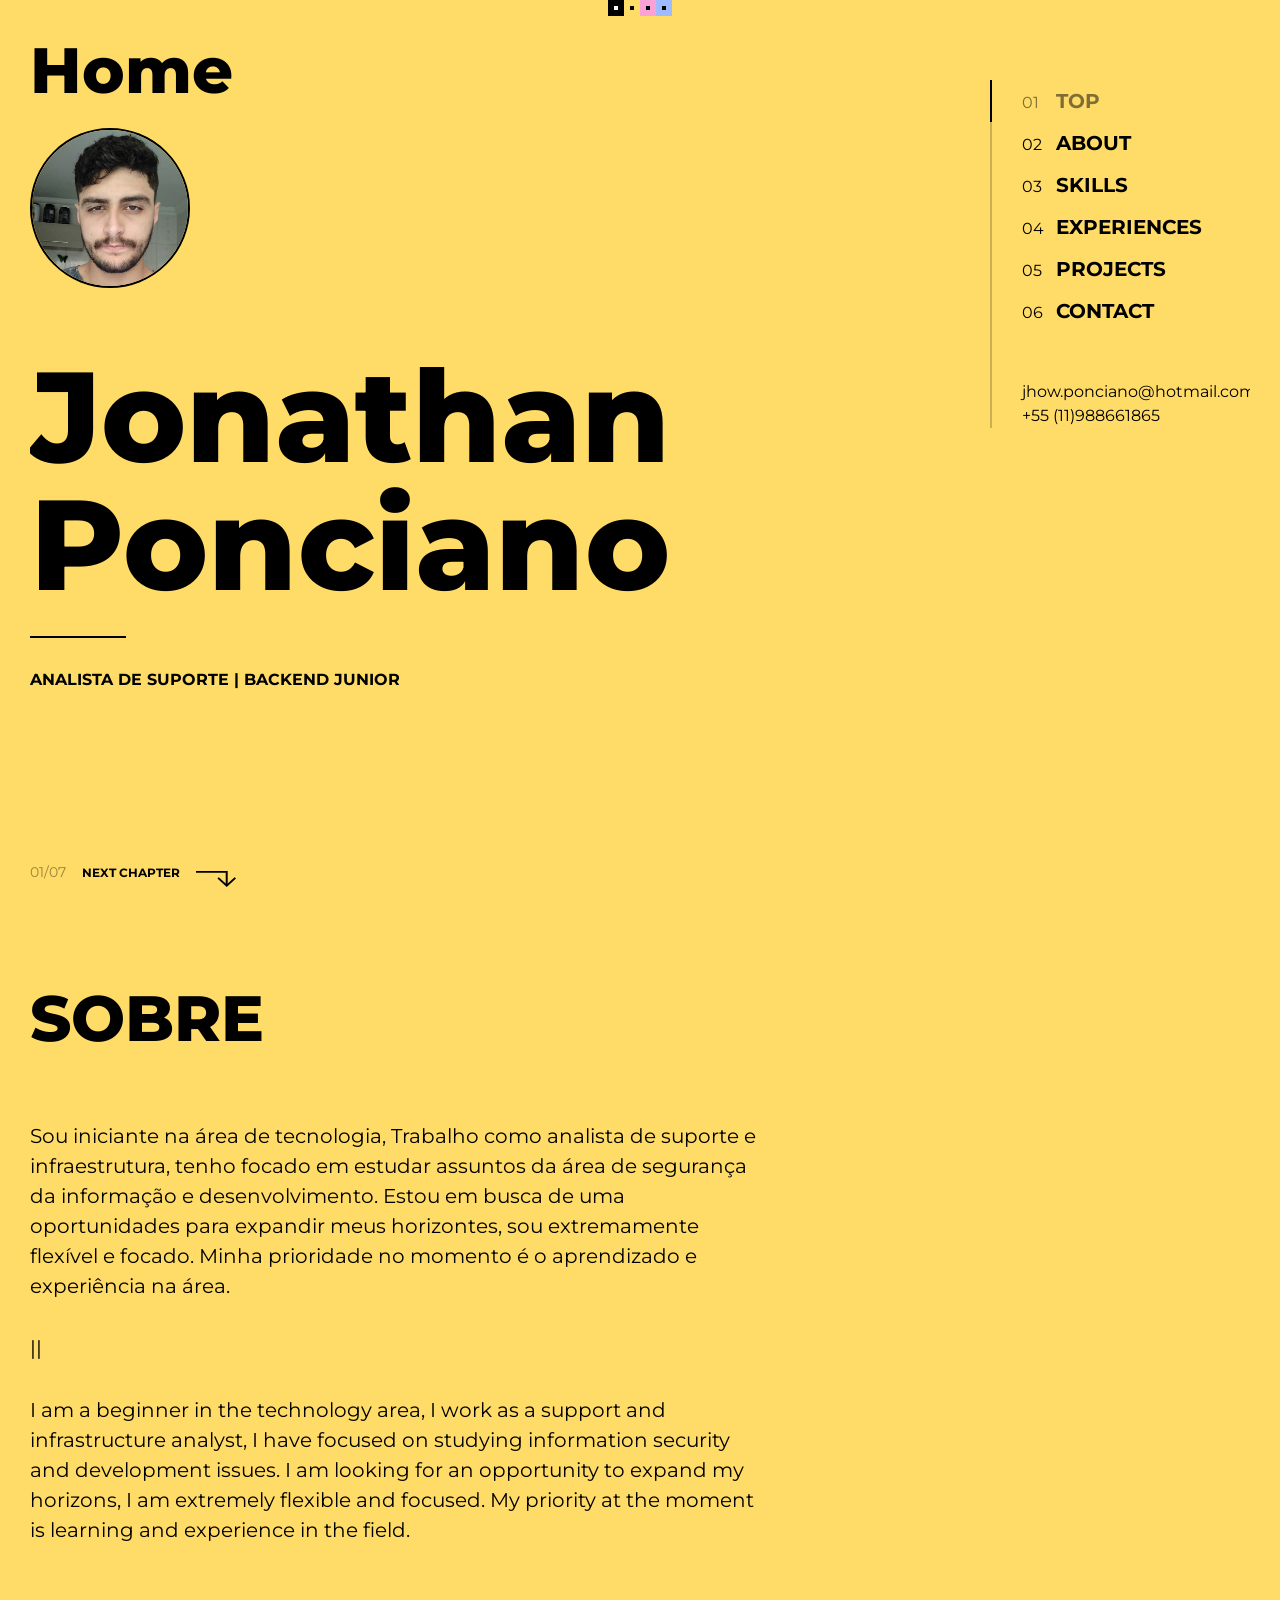
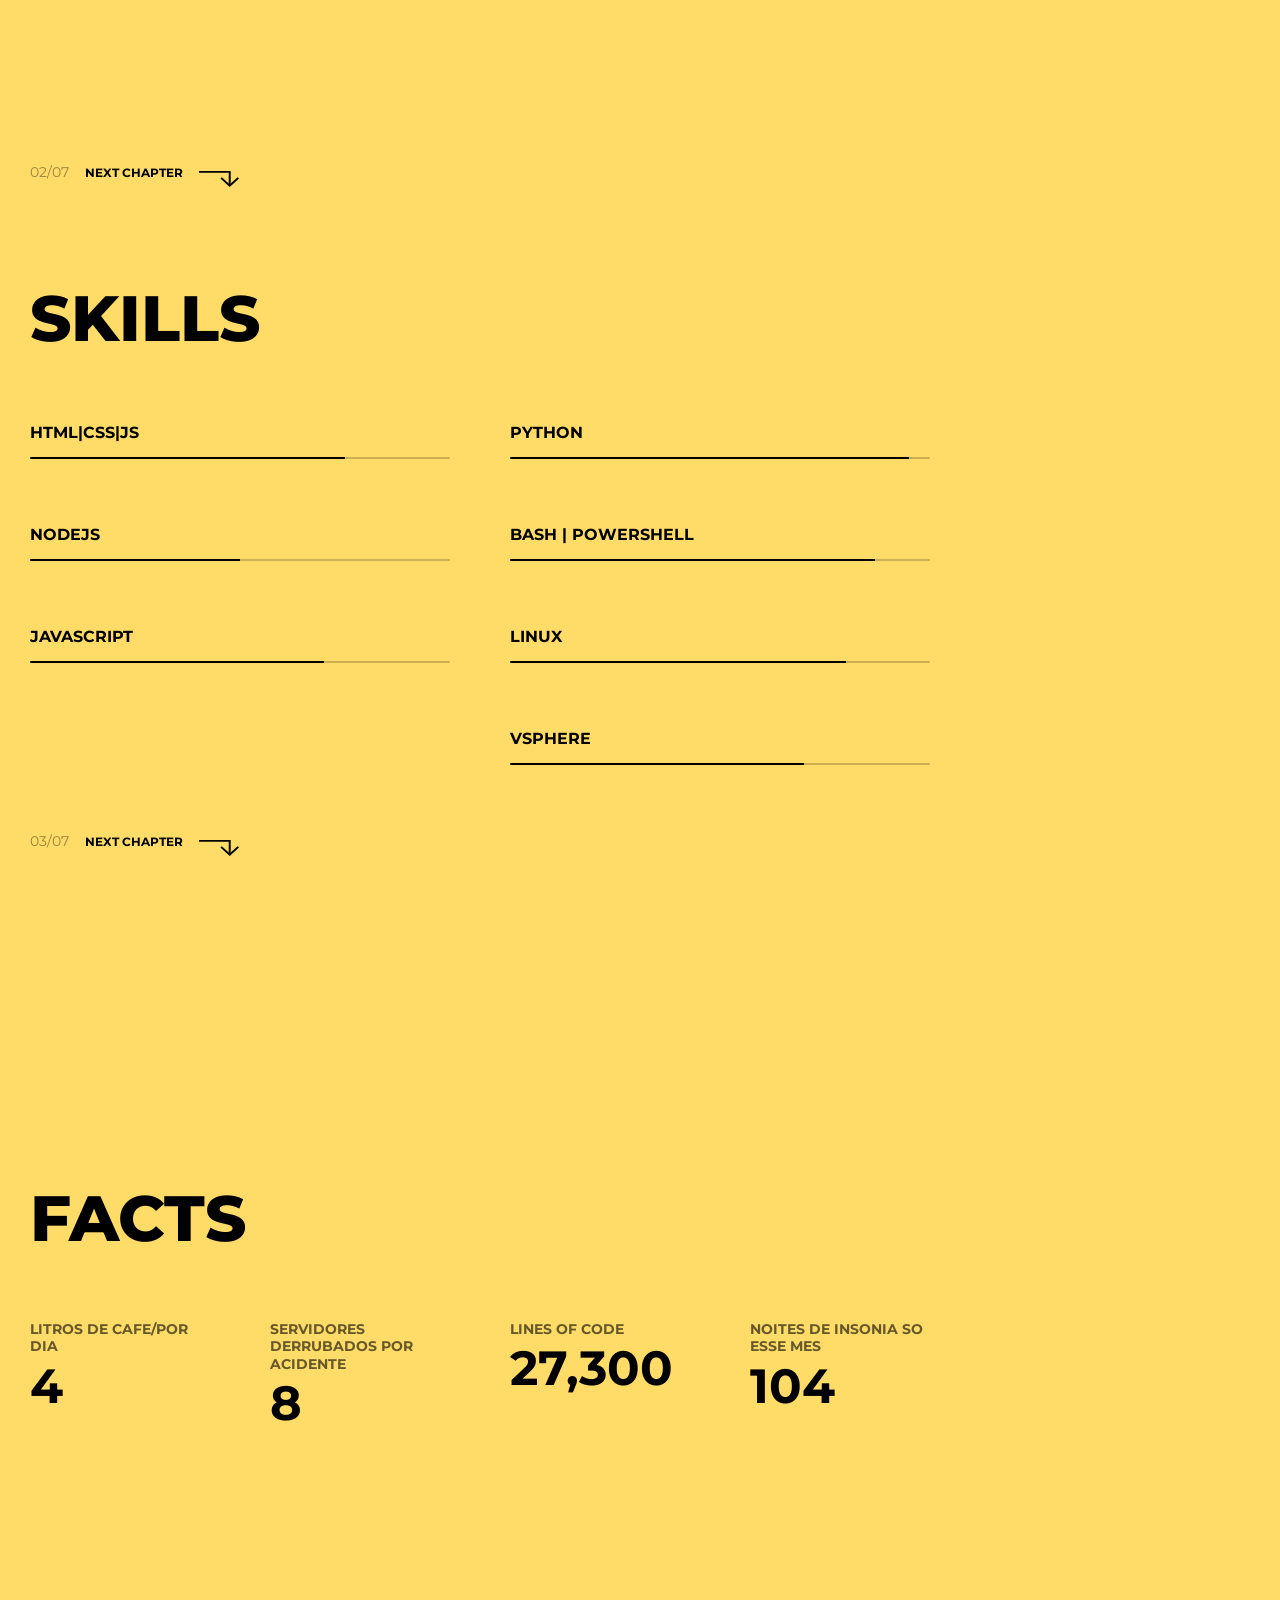
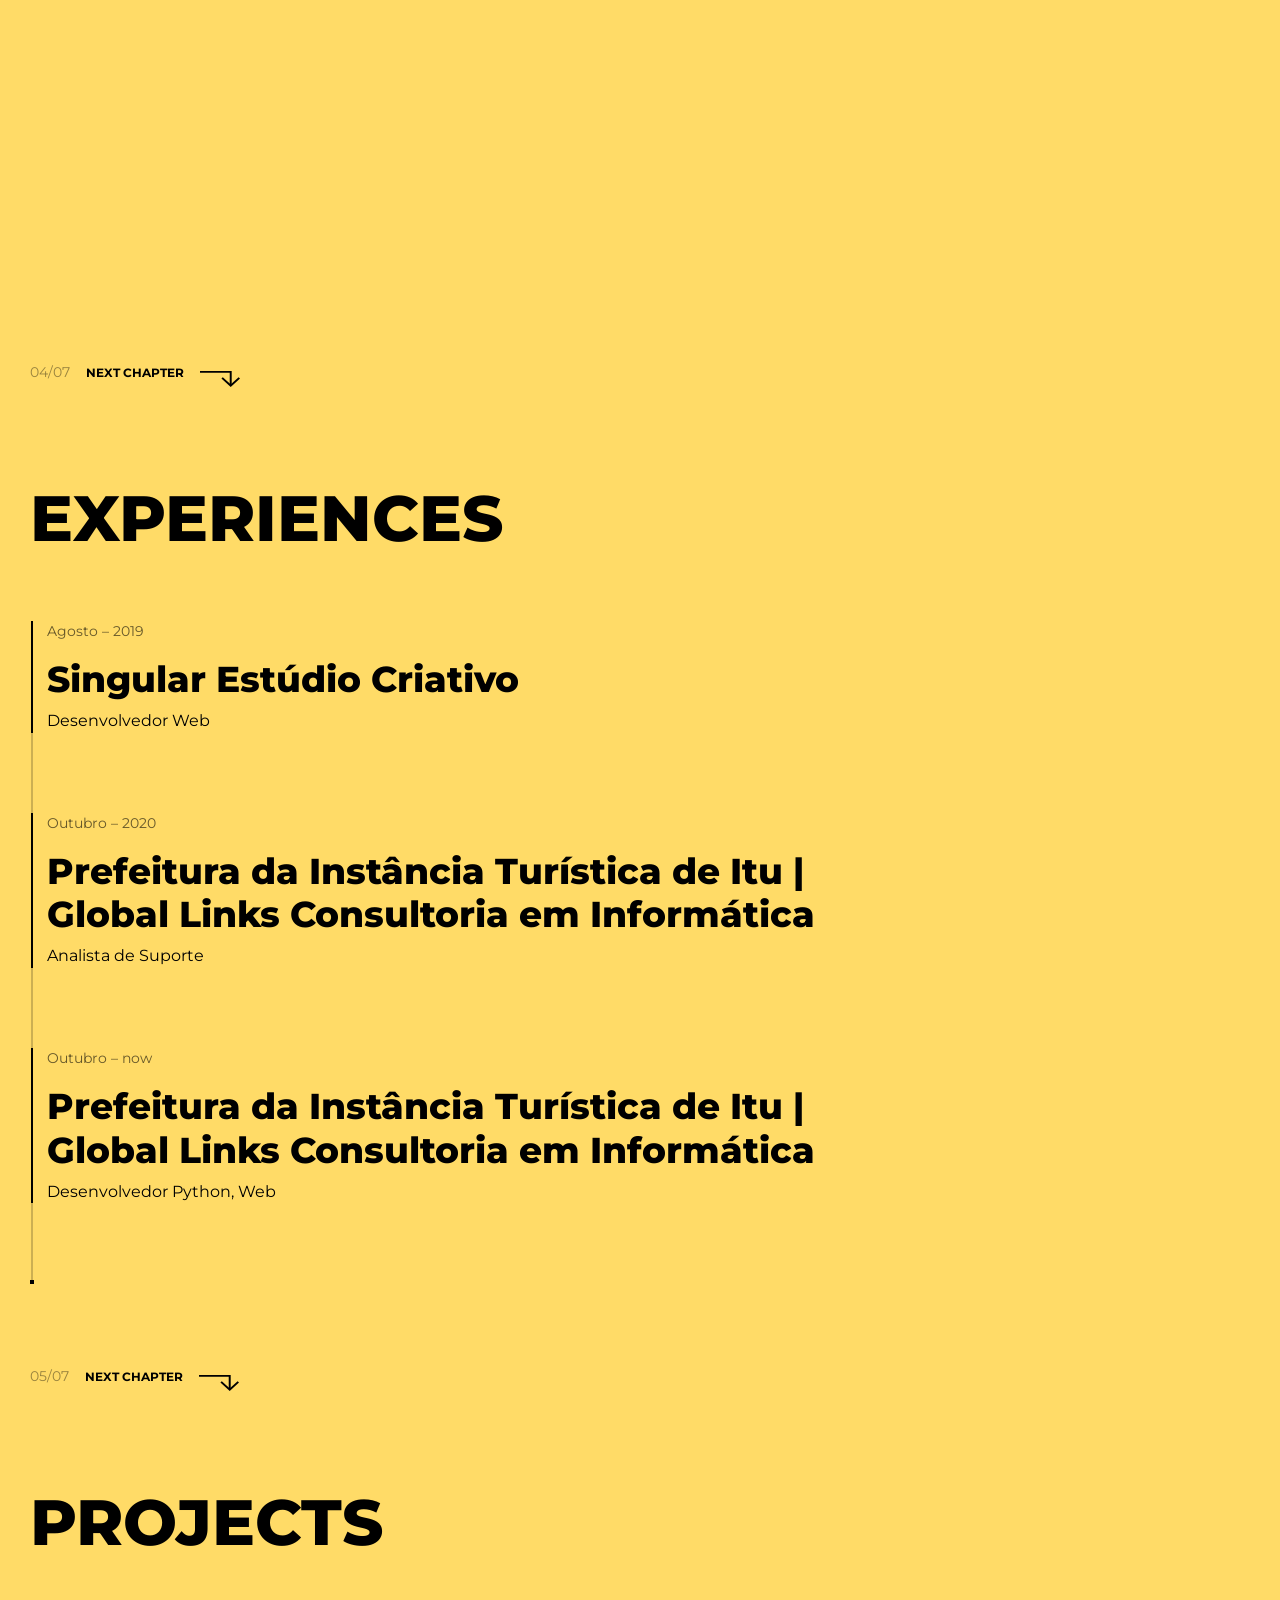
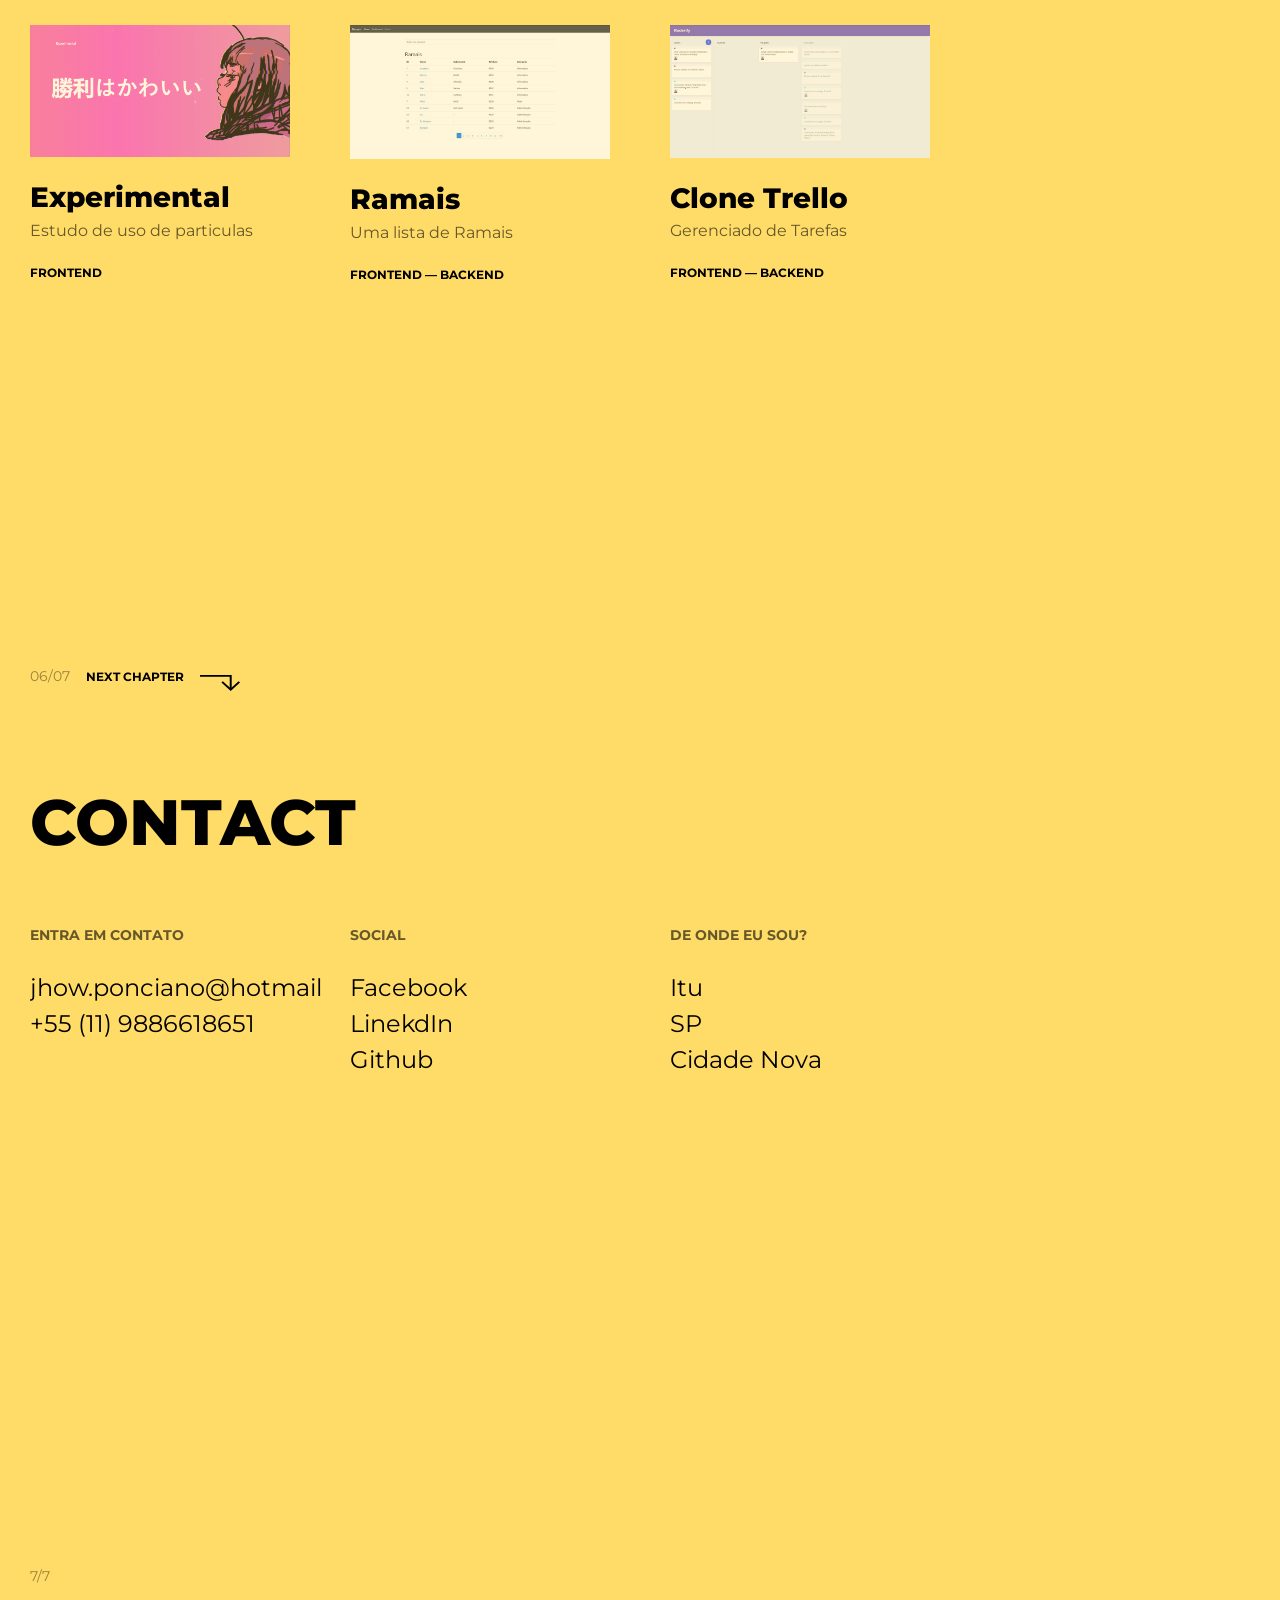
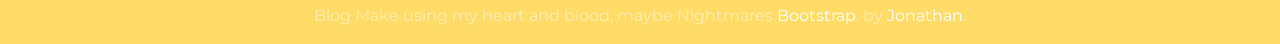
==== perfil.html @ 828befd2 "update English added" ====
<!DOCTYPE html>
<html lang="cs">
<head>
	<meta charset="UTF-8">
	<meta content="width=device-width, initial-scale=1" name="viewport">
	<meta http-equiv="X-UA-Compatible" content="IE=edge">
	<link href="https://fonts.googleapis.com/css?family=Montserrat:400,700,800&display=swap" rel="stylesheet">
	<link href="dist/css/yellow-black.css" rel="stylesheet">
	<link href="dist/css/preview.css" rel="stylesheet">
	<title>Jonathan Ponciano | Sobre</title>
</head>
<body class="with-header position-relative" data-spy="scroll" data-target="#sections-nav" data-offset="80">
	<header class="header">
		<div class="container-fluid-limited d-flex align-items-center justify-content-between">
			<a href="index.html" class="header-brand">
               <h1> Home </h1>
            </a>
			<button class="sections-nav-toggler" aria-label="Toggle navigation">
				<span class="sections-nav-toggler-bar"></span>
				<span class="sections-nav-toggler-bar"></span>
				<span class="sections-nav-toggler-bar"></span>
				<span class="sections-nav-toggler-bar"></span>
			</button>
		</div>
	</header>
	<nav class="sections-nav-container">
		<ul id="sections-nav" class="nav sections-nav sections-nav-animated">
			<li class="sections-nav-item">
				<a href="#section-01" class="nav-link sections-nav-link goto-section active">
					<span class="sections-nav-counter">01</span>
					Top
				</a>
			</li>
			<li class="sections-nav-item">
				<a href="#section-02" class="nav-link sections-nav-link goto-section">
					<span class="sections-nav-counter">02</span>
					About
				</a>
			</li>

			<li class="sections-nav-item">
				<a href="#section-04" class="nav-link sections-nav-link goto-section">
					<span class="sections-nav-counter">03</span>
					Skills
				</a>
			</li>
			<li class="sections-nav-item">
				<a href="#section-06" class="nav-link sections-nav-link goto-section">
					<span class="sections-nav-counter">04</span>
					Experiences
				</a>
			</li>
			<li class="sections-nav-item">
				<a href="#section-08" class="nav-link sections-nav-link goto-section">
					<span class="sections-nav-counter">05</span>
					Projects
				</a>
			</li>
			<li class="sections-nav-item">
				<a href="#section-10" class="nav-link sections-nav-link goto-section">
					<span class="sections-nav-counter">06</span>
					Contact
				</a>
			</li>
			<li class="sections-nav-item">
				<div class="sections-nav-info">
					<a href="mailto:jhow.ponciano@hotmail.com">jhow.ponciano@hotmail.com</a><br>
					<a href="tel:+55119886611865">+55 (11)988661865</a>
				</div>
			</li>
		</ul>
	</nav>
	<main class="content">
		<div class="container-fluid-limited">
			<div class="row">
				<div class="col col-xl-9">
					<section id="section-01" class="section section-sub-header animation interaction-in">
						<div class="section-body">
							<div class="jumbotron jumbotron-fluid pt-6 pt-lg-8 pb-0 mb-0">
								<img src="assets/img/avatar.jpg" class="jumbotron-img animation-translate animation-item-1" alt="Avatar">
								<h1 class="display-1 display-animated display-animated-in animation-translate animation-item-2">Jonathan<br>Ponciano</h1>
								<p class="lead animation-translate animation-item-3">Analista de Suporte | Backend Junior</p>
							</div>
						</div>
						<div class="section-footer animation-translate animation-item-4">
							<a class="section-next goto-section" href="#section-02">
								<span class="section-next-counter">01/07</span>
								<span class="section-next-label">Next chapter</span>
								<span class="section-next-icon"></span>
							</a>
						</div>
					</section>
					<section id="section-02" class="section animation">
						<div class="section-body">
							<div class="row">
								<div class="col col-xl-10">
									<h2 class="section-title animation-translate-overline animation-item-1">Sobre</h2>
									<article class="article animation-translate animation-item-2">
										<p>
											Sou iniciante na área de tecnologia, Trabalho como analista de suporte e infraestrutura, tenho focado em estudar assuntos da área de segurança da informação e desenvolvimento. 
											    Estou em busca de uma oportunidades para expandir meus horizontes, sou extremamente flexível e focado.
											    Minha prioridade no momento é o aprendizado e experiência na área.
										</p>
										<p>||</p>
										<p>
										I am a beginner in the technology area, I work as a support and infrastructure analyst, I have focused on studying information security and development issues. 
										I am looking for an opportunity to expand my horizons, I am extremely flexible and focused.
										My priority at the moment is learning and experience in the field.
										</p>
									</article>
								</div>
							</div>
						</div>
						<div class="section-footer animation-translate animation-item-3">
							<a class="section-next goto-section" href="#section-03">
								<span class="section-next-counter">02/07</span>
								<span class="section-next-label">Next chapter</span>
								<span class="section-next-icon"></span>
							</a>
						</div>
					</section>
					<section id="section-04" class="section animation">
						<div class="section-body">
							<h2 class="section-title animation-translate-overline animation-item-1">Skills</h2>
							<div class="row animation-translate animation-item-2">
								<div class="col-12 col-md-6">
									<strong class="progress-label">HTML|CSS|JS </strong>
									<div class="progress progress-animated mb-9">
										<div class="progress-bar" role="progressbar" style="width: 75%" aria-valuenow="75" aria-valuemin="0" aria-valuemax="100"></div>
									</div>
									<strong class="progress-label">NodeJS</strong>
									<div class="progress progress-animated mb-9">
										<div class="progress-bar" role="progressbar" style="width: 50%" aria-valuenow="80" aria-valuemin="0" aria-valuemax="100"></div>
									</div>
									<strong class="progress-label">Javascript</strong>
									<div class="progress progress-animated mb-9">
										<div class="progress-bar" role="progressbar" style="width: 70%" aria-valuenow="70" aria-valuemin="0" aria-valuemax="100"></div>
									</div>
								</div>
								<div class="col-12 col-md-6">
									<strong class="progress-label">Python</strong>
									<div class="progress progress-animated mb-9">
										<div class="progress-bar" role="progressbar" style="width: 95%" aria-valuenow="95" aria-valuemin="0" aria-valuemax="100"></div>
									</div>
									<strong class="progress-label">Bash | PowerShell </strong>
									<div class="progress progress-animated mb-9">
										<div class="progress-bar" role="progressbar" style="width: 87%" aria-valuenow="87" aria-valuemin="0" aria-valuemax="100"></div>
									</div>
									<strong class="progress-label">Linux</strong>
									<div class="progress progress-animated mb-9">
										<div class="progress-bar" role="progressbar" style="width: 80%" aria-valuenow="80" aria-valuemin="0" aria-valuemax="100"></div>
									</div>
                                    <strong class="progress-label">Vsphere</strong>
									<div class="progress progress-animated mb-9">
										<div class="progress-bar" role="progressbar" style="width: 70%" aria-valuenow="80" aria-valuemin="0" aria-valuemax="100"></div>
								</div>
							</div>
						</div>
						<div class="section-footer animation-translate animation-item-3">
							<a class="section-next goto-section" href="#section-05">
								<span class="section-next-counter">03/07</span>
								<span class="section-next-label">Next chapter</span>
								<span class="section-next-icon"></span>
							</a>
						</div>
					</section>
					<section id="section-05" class="section animation">
						<div class="section-body">
							<h2 class="section-title animation-translate-overline animation-item-1">Facts</h2>
							<div class="row animation-translate animation-item-2">
								<div class="col-12 col-md-6 col-lg-3">
									<div class="counter mb-6 mb-lg-0">
										<span class="counter-label">Litros de Cafe/Por dia </span>
										<span data-counter-from="0" data-counter-to="6">6</span>
									</div>
								</div>
								<div class="col-12 col-md-6 col-lg-3">
									<div class="counter mb-6 mb-lg-0">
										<span class="counter-label">Servidores derrubados por acidente</span>
										<span data-counter-from="0" data-counter-to="12">12</span>
									</div>
								</div>
								<div class="col-12 col-md-6 col-lg-3">
									<div class="counter mb-6 mb-lg-0">
										<span class="counter-label">Lines of code</span>
										<span data-counter-from="0" data-counter-to="42000">42&nbsp;000</span>
									</div>
								</div>
								<div class="col-12 col-md-6 col-lg-3">
									<div class="counter">
										<span class="counter-label">Noites de insonia so esse mes</span>
										<span data-counter-from="0" data-counter-to="160">160</span>
									</div>
								</div>
							</div>
						</div>
						<div class="section-footer animation-translate animation-item-3">
							<a class="section-next goto-section" href="#section-06">
								<span class="section-next-counter">04/07</span>
								<span class="section-next-label">Next chapter</span>
								<span class="section-next-icon"></span>
							</a>
						</div>
					</section>
					<section id="section-06" class="section animation">
						<div class="section-body">
							<h2 class="section-title animation-translate-overline animation-item-1">Experiences</h2>
							<div class="timeline timeline-animated">
								<div class="timeline-item">
									<span class="timeline-date">Agosto&nbsp;–&nbsp;2019</span>
									<h3 class="timeline-title">Singular Estúdio Criativo</h3>
									<p class="timeline-text">Desenvolvedor Web</p>
								</div>
								<div class="timeline-item">
									<span class="timeline-date">Outubro&nbsp;–&nbsp;2020</span>
									<h3 class="timeline-title">Prefeitura da Instância Turística de Itu | Global Links Consultoria em Informática</h3>
									<p class="timeline-text">Analista de Suporte</p>
								</div>
								<div class="timeline-item">
									<span class="timeline-date">Outubro&nbsp;–&nbsp;now</span>
									<h3 class="timeline-title">Prefeitura da Instância Turística de Itu | Global Links Consultoria em Informática</h3>
									<p class="timeline-text">Desenvolvedor Python, Web</p>
								</div>
							</div>
						</div>
						<div class="section-footer animation-translate animation-item-2">
							<a class="section-next goto-section" href="#section-07">
								<span class="section-next-counter">05/07</span>
								<span class="section-next-label">Next chapter</span>
								<span class="section-next-icon"></span>
							</a>
						</div>
					</section>
					
					<section id="section-08" class="section animation">
						<div class="section-body">
							<h2 class="section-title animation-translate-overline animation-item-1">Projects</h2>
							<div class="row animation-translate animation-item-2">
								<div class="col-12 col-md-4">
									<a class="card" href="#modal-project-1" data-toggle="modal">
										<img class="card-img-top" src="assets/img/project-1.PNG" alt="Nanovo">
										<div class="card-body">
											<h3 class="card-title">Experimental</h3>
											<h4 class="card-subtitle">Estudo de uso de particulas</h4>
											<p class="card-tags">Frontend</p>
										</div>
									</a>
								</div>
								<div class="col-12 col-md-4">
									<a class="card" href="#modal-project-2" data-toggle="modal">
										<img class="card-img-top" src="assets/img/project_2.png" alt="Bbop">
										<div class="card-body">
											<h3 class="card-title">Ramais</h3>
											<h4 class="card-subtitle">Uma lista de Ramais</h4>
											<p class="card-tags">Frontend — Backend</p>
										</div>
									</a>
								</div>
								<div class="col-12 col-md-4">
									<a class="card" href="#modal-project-3" data-toggle="modal">
										<img class="card-img-top" src="assets/img/project_3.png" alt="Janja Prokić">
										<div class="card-body">
											<h3 class="card-title">Clone Trello</h3>
											<h4 class="card-subtitle">Gerenciado de Tarefas</h4>
											<p class="card-tags">Frontend — Backend</p>
										</div>
									</a>
								</div>
							</div>
						</div>
						<div class="section-footer animation-translate animation-item-3">
							<a class="section-next goto-section" href="#section-09">
								<span class="section-next-counter">06/07</span>
								<span class="section-next-label">Next chapter</span>
								<span class="section-next-icon"></span>
							</a>
						</div>
					</section>
					
					<section id="section-10" class="section animation">
						<div class="section-body">
							<h2 class="section-title animation-translate-overline animation-item-1">Contact</h2>
							<div class="row mb-10 animation-translate animation-item-2">
								<div class="col-12 col-md-4">
									<div class="contact">
										<strong class="contact-label">Entra em contato</strong>
										<a href="mailto:jhow.ponciano@hotmail.com">jhow.ponciano@hotmail</a><br>
										<a href="tel:+5511988661865">+55 (11) 9886618651</a>
									</div>
								</div>
								<div class="col-12 col-md-4">
									<div class="contact">
										<strong class="contact-label">Social</strong>
										<a href="https://www.facebook.com/jonathan.ponciano.545/">Facebook</a><br>
										<a href="https://www.linkedin.com/in/jonathan-ponciano-silva/">LinekdIn</a><br>
										<a href="https://github.com/JohnPonciano">Github</a>
									</div>
								</div>
								<div class="col-12 col-md-4">
									<div class="contact">
										<strong class="contact-label">De onde eu sou?</strong>
										Itu<br>
										SP<br>
										Cidade Nova<br>
									</div>
								</div>
							</div>
							
						</div>
						<div class="section-footer animation-translate animation-item-5">
							<span class="section-next goto-section">
								<span class="section-next-counter">7/7</span>
							</span>
						</div>
					</section>
				</div>
			</div>
		</div>
	</main>
	<!-- Modals -->
	<div id="modal-project-1" class="modal fade" tabindex="-1" role="dialog" aria-labelledby="modal" aria-hidden="true">
		<div class="modal-dialog modal-fluid">
			<div class="modal-content">
				<div class="modal-header">
					&nbsp;
					<button type="button" class="modal-close" data-dismiss="modal" aria-label="Close">
						<span class="d-none">&times;</span>
					</button>
				</div>
				<div class="modal-body">
					<article class="article">
						<div class="article-header">
							<h2 class="article-title">Experimental</h2>
							<h3 class="article-subtitle">Estudos - Paticulas</h3>
							<p class="article-tags">Design — Frontend</p>
						</div>
						<div class="row flex-column-reverse flex-lg-row">
							<div class="col-12 col-lg-6">
								<p>
									Bem esse projeto foi uma das coisas que eu mais gostei do resultado final,
									o projeto em si não tem utilidade nenhuma, mas poder testar coisas novas sempre me deixa muito empolgado.
								</p>
								<p>
									Foi um pouco complicado aprender como fazer essas particulas rodarem bem sem sobrecarregar as pages, foi onde eu encontrei O Medium da @sixbillion, 
									ela ensina bem como fazer particulas de forma leve, e ai eu fiz minhas alterações né, pra ficar do meu jeito. 
								</p>
								<p>
									Foram umas duas semanas bem produtivas.
								</p>
								<p>||</p>
								<p>
									Well this project was one of the things I liked most about the final result,
									the project itself is of no use, but being able to test new things always makes me very excited.
								</p>
								<p>
									It was a bit tricky to learn how to make these particles run well without overloading the pages, that's where I found @sixbillion's Medium, 
									she teaches how to make particles in a light way, and then I made my changes, right, to be my way. 
								</p>
								<p>
									It was a very productive couple of weeks.
								</p>

								<a href="https://johnponciano.github.io/Vototia/">
									Segue a page! - Experimental
								</a>
							</div>
							<div class="col-12 col-lg-6">
								<img class="img-fluid mb-10" src="assets/img/project-1.PNG" alt="Experimental">
							</div>
						</div>
					</article>
				</div>
			</div>
		</div>
	</div>
	<div id="modal-project-2" class="modal fade" tabindex="-1" role="dialog" aria-labelledby="modal" aria-hidden="true">
		<div class="modal-dialog modal-fluid">
			<div class="modal-content">
				<div class="modal-header">
					&nbsp;
					<button type="button" class="modal-close" data-dismiss="modal" aria-label="Close">
						<span class="d-none">&times;</span>
					</button>
				</div>
				<div class="modal-body">
					<article class="article">
						<div class="article-header">
							<h2 class="article-title">Ramais</h2>
							<h3 class="article-subtitle">Uma lista de Ramais</h3>
							<p class="article-tags">Frontend — Backend</p>
						</div>
						<div class="row flex-column-reverse flex-lg-row">
							<div class="col-12 col-lg-6">
								<p>
									Esse projeto é legal pelo fato que ele é extremamente util,
									Aqui na prefeitur ainda usamos sistemas de PABX, porém o principal problema é que funcionario mudavam de setor e junto muitas vezes requisitavam a permanencia dos ramais.
								</p>
								<p>
									Minha solução foi essa, é um projeto usando Django-Python e Bootstrap, consigo entregar um lugar unico para consulta dos ramais, como alterar os numeros e as pessoas. 
								</p>
								<p>
									Pra rodar é só criar um bash script : <p>" python3 manage.py runserver IP:PORT "</p>
								</p>
							<p>||</p>
							<p>	This project is cool for the fact that it is extremely useful,
									Here in the city hall we still use PBX systems, but the main problem was that employees changed sectors and often requested the permanence of the extensions.
								</p>
								<p>
									My solution was this, it is a project using Django-Python and Bootstrap, I can deliver a unique place to query the extensions, how to change the numbers and people. 
								</p>
								<p>
									To run it just create a bash script : <p>" python3 manage.py runserver IP:PORT "</p>
								</p>
							
							
								<a href="https://github.com/JohnPonciano/Ramais">Github | Ramais </a>
							</div>
							<div class="col-12 col-lg-6">
								<img class="img-fluid mb-10" src="assets/img/project_2.png" alt="Ramais">
							</div>
						</div>
					</article>
				</div>
			</div>
		</div>
	</div>
	<div id="modal-project-3" class="modal fade" tabindex="-1" role="dialog" aria-labelledby="modal" aria-hidden="true">
		<div class="modal-dialog modal-fluid">
			<div class="modal-content">
				<div class="modal-header">
					&nbsp;
					<button type="button" class="modal-close" data-dismiss="modal" aria-label="Close">
						<span class="d-none">&times;</span>
					</button>
				</div>
				<div class="modal-body">
					<article class="article">
						<div class="article-header">
							<h2 class="article-title">Clone Trello</h2>
							<h3 class="article-subtitle">Gerenciador de Tarefas</h3>
							<p class="article-tags">Frontend — Backend</p>
						</div>
						<div class="row flex-column-reverse flex-lg-row">
							<div class="col-12 col-lg-6">
								<p>
									É um gerenciador de taferas como o Trello/paperfy, foi mais um projeto onde eu estava aprendeno reactjs e etc.
								</p>
								<p>||</p>
								<p>
									It is a bead manager like Trello/paperfy, it was another project where I was learning reactjs and so on.
								</p>
								<p>
									Pra rodar: 
									<p>
										apt install Yarn | npm i | npm start
									</p>
									<a href="https://github.com/JohnPonciano/ReactFY/"> Github | ReactFY </a>
								</p>
							</div>
							<div class="col-12 col-lg-6">
								<img class="img-fluid mb-10" src="assets/img/project_3.png" alt="Experimental">
							</div>
						</div>
					</article>
				</div>
			</div>
		</div>
	</div>
	<div class="preview-themes">
		<a href="#theme-black-white" class="preview-theme preview-color-black-white" title="Select theme" data-toggle="tooltip" data-theme="dist/css/black-white.css" data-theme-bg="dark"></a>
		<a href="#theme-yellow-black" class="preview-theme preview-color-yellow-black" title="Select theme" data-toggle="tooltip" data-theme="dist/css/yellow-black.css" data-theme-bg="light"></a>
		<a href="#theme-pink-black" class="preview-theme preview-color-pink-black" title="Select theme" data-toggle="tooltip" data-theme="dist/css/pink-black.css" data-theme-bg="light"></a>
		<a href="#theme-blue-black" class="preview-theme preview-color-blue-black" title="Select theme" data-toggle="tooltip" data-theme="dist/css/blue-black.css" data-theme-bg="light"></a>
	</div>


    <footer style="text-align-last: center;" class="mt-auto text-white-50">
        <p> Blog Make using my heart and blood, maybe Nightmares <a href="https://getbootstrap.com/" class="text-white">Bootstrap</a>, by <a href="https://twitter.com/mdo" class="text-white">Jonathan</a>.</p>
    </footer>
</body>
<script src="dist/js/all.js"></script>
<script>
	$(function () {
		$('[data-toggle="tooltip"]').tooltip();

		$('.preview-theme').click(function () {
			$('link')[1].href = $(this).data('theme');
			var imgSrcData = $(this).data('theme-bg') === 'light' ? 'dark-src' : 'light-src';
			$('img[data-' + imgSrcData + ']').each(function () {
				$(this).attr('src', $(this).data(imgSrcData));
			});

			return false;
		});
	});

	// Bootstrap form validation example
	(function() {
		'use strict';
		window.addEventListener('load', function() {
			var forms = document.getElementsByClassName('needs-validation');
			var validation = Array.prototype.filter.call(forms, function(form) {
				form.addEventListener('submit', function(event) {
					if (form.checkValidity() === false) {
						event.preventDefault();
						event.stopPropagation();
					}
					form.classList.add('was-validated');
				}, false);
			});
		}, false);
	})();
</script>
</html>
---- dist/css/yellow-black.css ----
:root{--blue:#494eff;--indigo:#6610f2;--purple:#710bb8;--pink:#e84d85;--red:#bb0e19;--orange:#ff8b2b;--yellow:#ffdb67;--green:#15764b;--teal:#22c9a6;--cyan:#0a9cb4;--white:#fff;--gray:rgba(0,0,0,0.6);--gray-dark:rgba(0,0,0,0.8);--primary:#000;--success:#15764b;--danger:#bb0e19;--breakpoint-xs:0;--breakpoint-sm:576px;--breakpoint-md:768px;--breakpoint-lg:992px;--breakpoint-xl:1200px;--font-family-sans-serif:Montserrat,-apple-system,blinkmacsystemfont,"segoe ui",roboto,"helvetica neue",arial,"noto sans",sans-serif,"apple color emoji","segoe ui emoji","segoe ui symbol","noto color emoji";--font-family-monospace:sfmono-regular,menlo,monaco,consolas,"liberation mono","courier new",monospace}*,:after,:before{box-sizing:border-box}html{font-family:sans-serif;line-height:1.15;-webkit-text-size-adjust:100%;-webkit-tap-highlight-color:rgba(0,0,0,0)}article,aside,figcaption,figure,footer,header,hgroup,main,nav,section{display:block}body{margin:0;font-family:Montserrat,-apple-system,blinkmacsystemfont,segoe ui,roboto,helvetica neue,arial,noto sans,sans-serif,apple color emoji,segoe ui emoji,segoe ui symbol,noto color emoji;font-size:14px;font-size:1rem;font-weight:400;line-height:1.5;color:#000;text-align:left;background-color:#ffdb67}[tabindex="-1"]:focus:not(:focus-visible){outline:0!important}hr{box-sizing:content-box;height:0;overflow:visible}h1,h2,h3,h4,h5,h6,p{margin-top:0;margin-bottom:1rem}abbr[data-original-title],abbr[title]{text-decoration:underline;-webkit-text-decoration:underline dotted;text-decoration:underline dotted;cursor:help;border-bottom:0;-webkit-text-decoration-skip-ink:none;text-decoration-skip-ink:none}address{font-style:normal;line-height:inherit}address,dl,ol,ul{margin-bottom:1rem}dl,ol,ul{margin-top:0}ol ol,ol ul,ul ol,ul ul{margin-bottom:0}dt{font-weight:700}dd{margin-bottom:.5rem;margin-left:0}blockquote{margin:0 0 1rem}b,strong{font-weight:800}small{font-size:80%}sub,sup{position:relative;font-size:75%;line-height:0;vertical-align:baseline}sub{bottom:-.25em}sup{top:-.5em}a{color:#000;text-decoration:none;background-color:rgba(0,0,0,0)}a:hover{color:rgba(0,0,0,.75);text-decoration:underline}a:not([href]){color:inherit;text-decoration:none}a:not([href]):hover{color:inherit;text-decoration:none}code,kbd,pre,samp{font-family:sfmono-regular,menlo,monaco,consolas,liberation mono,courier new,monospace;font-size:1em}pre{margin-top:0;margin-bottom:1rem;overflow:auto}figure{margin:0 0 1rem}img{border-style:none}img,svg{vertical-align:middle}svg{overflow:hidden}table{border-collapse:collapse}caption{padding-top:.75rem;padding-bottom:.75rem;color:rgba(0,0,0,.6);text-align:left;caption-side:bottom}th{text-align:inherit}label{display:inline-block;margin-bottom:0}button{border-radius:0}button:focus{outline:1px dotted;outline:5px auto -webkit-focus-ring-color}button,input,optgroup,select,textarea{margin:0;font-family:inherit;font-size:inherit;line-height:inherit}button,input{overflow:visible}button,select{text-transform:none}select{word-wrap:normal}[type=button],[type=reset],[type=submit],button{-webkit-appearance:button}[type=button]:not(:disabled),[type=reset]:not(:disabled),[type=submit]:not(:disabled),button:not(:disabled){cursor:pointer}[type=button]::-moz-focus-inner,[type=reset]::-moz-focus-inner,[type=submit]::-moz-focus-inner,button::-moz-focus-inner{padding:0;border-style:none}input[type=checkbox],input[type=radio]{box-sizing:border-box;padding:0}input[type=date],input[type=datetime-local],input[type=month],input[type=time]{-webkit-appearance:listbox}textarea{overflow:auto;resize:vertical}fieldset{min-width:0;padding:0;margin:0;border:0}legend{display:block;width:100%;max-width:100%;padding:0;margin-bottom:.5rem;font-size:21px;font-size:1.5rem;line-height:inherit;color:inherit;white-space:normal}progress{vertical-align:baseline}[type=number]::-webkit-inner-spin-button,[type=number]::-webkit-outer-spin-button{height:auto}[type=search]{outline-offset:-2px;-webkit-appearance:none}[type=search]::-webkit-search-decoration{-webkit-appearance:none}::-webkit-file-upload-button{font:inherit;-webkit-appearance:button}output{display:inline-block}summary{display:list-item;cursor:pointer}template{display:none}[hidden]{display:none!important}.h1,.h2,.h3,.h4,.h5,.h6,h1,h2,h3,h4,h5,h6{margin-bottom:1rem;font-weight:800;line-height:1.2}.h1,h1{font-size:56px;font-size:4rem}.h2,h2{font-size:42px;font-size:3rem}.h4,h4{font-size:28px;font-size:2rem}.h5,h5{font-size:24.5px;font-size:1.75rem}.h6,h6{font-size:21px;font-size:1.5rem}.lead{font-size:14px;font-size:1rem;font-weight:700}.display-1{font-size:112px;font-size:8rem}.display-1,.display-2{font-weight:800;line-height:1}.display-2{font-size:84px;font-size:6rem}.display-3{font-size:98px;font-size:7rem}.display-3,.display-4{font-weight:800;line-height:1}.display-4{font-size:70px;font-size:5rem}hr{margin-top:1rem;margin-bottom:1rem;border:0;border-top:2px solid rgba(0,0,0,.2)}.small,small{font-size:75%;font-weight:400}.mark,mark{padding:.2em;background-color:#fcf8e3}.list-inline,.list-unstyled{padding-left:0;list-style:none}.list-inline-item{display:inline-block}.list-inline-item:not(:last-child){margin-right:.5rem}.initialism{font-size:90%;text-transform:uppercase}.blockquote{margin-bottom:1rem;font-size:17.5px;font-size:1.25rem}.blockquote-footer{display:block;font-size:75%;color:rgba(0,0,0,.6)}.blockquote-footer:before{content:"\2014\00A0"}html{font-size:14px}@media (min-width:576px){html{font-size:15px}}@media (min-width:768px){html{font-size:16px}}.h1,h1{font-size:35px;font-size:2.5rem}@media (min-width:360px){.h1,h1{font-size:2.75rem}}@media (min-width:410px){.h1,h1{font-size:2.85rem}}@media (min-width:480px){.h1,h1{font-size:3rem}}@media (min-width:576px){.h1,h1{font-size:4rem}}.h2,h2{font-size:35px;font-size:2.5rem}@media (min-width:360px){.h2,h2{font-size:2.75rem}}@media (min-width:410px){.h2,h2{font-size:2.85rem}}@media (min-width:480px){.h2,h2{font-size:3rem}}@media (min-width:576px){.h2,h2{font-size:3rem}}.h3,h3{font-size:35px;font-size:2.5rem}@media (min-width:360px){.h3,h3{font-size:2.75rem}}@media (min-width:410px){.h3,h3{font-size:2.85rem}}@media (min-width:480px){.h3,h3{font-size:3rem}}@media (min-width:576px){.h3,h3{font-size:2.5rem}}.h4,h4{font-size:35px;font-size:2.5rem}@media (min-width:360px){.h4,h4{font-size:2.75rem}}@media (min-width:410px){.h4,h4{font-size:2.85rem}}@media (min-width:480px){.h4,h4{font-size:3rem}}@media (min-width:576px){.h4,h4{font-size:2rem}}.h5,h5{font-size:35px;font-size:2.5rem}@media (min-width:360px){.h5,h5{font-size:2.75rem}}@media (min-width:410px){.h5,h5{font-size:2.85rem}}@media (min-width:480px){.h5,h5{font-size:3rem}}@media (min-width:576px){.h5,h5{font-size:1.75rem}}.h6,h6{font-size:35px;font-size:2.5rem}@media (min-width:360px){.h6,h6{font-size:2.75rem}}@media (min-width:410px){.h6,h6{font-size:2.85rem}}@media (min-width:480px){.h6,h6{font-size:3rem}}@media (min-width:576px){.h6,h6{font-size:1.5rem}}.lead{text-transform:uppercase}.display-1,.display-2,.display-3,.display-4{position:relative;padding-bottom:1.75rem;margin-bottom:2rem}.display-1:after,.display-2:after,.display-3:after,.display-4:after{content:"";position:absolute;left:0;bottom:-2px;width:84px;width:6rem;border-bottom:2px solid #000}.display-1{font-size:35px;font-size:2.5rem}@media (min-width:360px){.display-1{font-size:2.75rem}}@media (min-width:410px){.display-1{font-size:2.85rem}}@media (min-width:480px){.display-1{font-size:3rem}}@media (min-width:576px){.display-1{font-size:8rem}}.display-2{font-size:35px;font-size:2.5rem}@media (min-width:360px){.display-2{font-size:2.75rem}}@media (min-width:410px){.display-2{font-size:2.85rem}}@media (min-width:480px){.display-2{font-size:3rem}}@media (min-width:576px){.display-2{font-size:6rem}}.display-3{font-size:35px;font-size:2.5rem}@media (min-width:360px){.display-3{font-size:2.75rem}}@media (min-width:410px){.display-3{font-size:2.85rem}}@media (min-width:480px){.display-3{font-size:3rem}}@media (min-width:576px){.display-3{font-size:7rem}}.display-4{font-size:35px;font-size:2.5rem}@media (min-width:360px){.display-4{font-size:2.75rem}}@media (min-width:410px){.display-4{font-size:2.85rem}}@media (min-width:480px){.display-4{font-size:3rem}}@media (min-width:576px){.display-4{font-size:5rem}}.display-animated:after{-webkit-transform-origin:left;-ms-transform-origin:left;transform-origin:left;-webkit-transform:scaleX(20) translate(100vw);-ms-transform:scaleX(20) translate(100vw);transform:scaleX(20) translate(100vw)}.display-animated-in:after{-webkit-animation:display 1s cubic-bezier(.75,0,.45,1.1) .5s forwards;animation:display 1s cubic-bezier(.75,0,.45,1.1) .5s forwards}@-webkit-keyframes display{0%{-webkit-transform:scaleX(20) translate(100vw);transform:scaleX(20) translate(100vw)}to{-webkit-transform:scaleX(1) translate(0);transform:scaleX(1) translate(0)}}@keyframes display{0%{-webkit-transform:scaleX(20) translate(100vw);transform:scaleX(20) translate(100vw)}to{-webkit-transform:scaleX(1) translate(0);transform:scaleX(1) translate(0)}}.fade{-webkit-transition:opacity .15s linear;transition:opacity .15s linear}@media (prefers-reduced-motion:reduce){.fade{-webkit-transition:none;transition:none}}.fade:not(.show){opacity:0}.collapse:not(.show){display:none}.collapsing{position:relative;height:0;overflow:hidden;-webkit-transition:height .35s ease;transition:height .35s ease}@media (prefers-reduced-motion:reduce){.collapsing{-webkit-transition:none;transition:none}}.align-baseline{vertical-align:baseline!important}.align-top{vertical-align:top!important}.align-middle{vertical-align:middle!important}.align-bottom{vertical-align:bottom!important}.align-text-bottom{vertical-align:text-bottom!important}.align-text-top{vertical-align:text-top!important}.bg-primary,a.bg-primary:focus,a.bg-primary:hover,button.bg-primary:focus,button.bg-primary:hover{background-color:#000!important}.bg-success{background-color:#15764b!important}a.bg-success:focus,a.bg-success:hover,button.bg-success:focus,button.bg-success:hover{background-color:#0d4b2f!important}.bg-danger{background-color:#bb0e19!important}a.bg-danger:focus,a.bg-danger:hover,button.bg-danger:focus,button.bg-danger:hover{background-color:#8c0a13!important}.bg-white{background-color:#fff!important}.bg-transparent{background-color:rgba(0,0,0,0)!important}.border{border:2px solid rgba(0,0,0,.2)!important}.border-top{border-top:2px solid rgba(0,0,0,.2)!important}.border-right{border-right:2px solid rgba(0,0,0,.2)!important}.border-bottom{border-bottom:2px solid rgba(0,0,0,.2)!important}.border-left{border-left:2px solid rgba(0,0,0,.2)!important}.border-0{border:0!important}.border-top-0{border-top:0!important}.border-right-0{border-right:0!important}.border-bottom-0{border-bottom:0!important}.border-left-0{border-left:0!important}.border-primary{border-color:#000!important}.border-success{border-color:#15764b!important}.border-danger{border-color:#bb0e19!important}.border-white{border-color:#fff!important}.rounded-sm{border-radius:.1875rem!important}.rounded{border-radius:.375rem!important}.rounded-top{border-top-left-radius:5.25px!important;border-top-left-radius:.375rem!important}.rounded-right,.rounded-top{border-top-right-radius:5.25px!important;border-top-right-radius:.375rem!important}.rounded-bottom,.rounded-right{border-bottom-right-radius:5.25px!important;border-bottom-right-radius:.375rem!important}.rounded-bottom,.rounded-left{border-bottom-left-radius:5.25px!important;border-bottom-left-radius:.375rem!important}.rounded-left{border-top-left-radius:5.25px!important;border-top-left-radius:.375rem!important}.rounded-lg{border-radius:.75rem!important}.rounded-circle{border-radius:50%!important}.rounded-pill{border-radius:50rem!important}.rounded-0{border-radius:0!important}.clearfix:after{display:block;clear:both;content:""}.d-none{display:none!important}.d-inline{display:inline!important}.d-inline-block{display:inline-block!important}.d-block{display:block!important}.d-table{display:table!important}.d-table-row{display:table-row!important}.d-table-cell{display:table-cell!important}.d-flex{display:-webkit-box!important;display:-webkit-flex!important;display:-ms-flexbox!important;display:flex!important}.d-inline-flex{display:-webkit-inline-box!important;display:-webkit-inline-flex!important;display:-ms-inline-flexbox!important;display:inline-flex!important}@media (min-width:576px){.d-sm-none{display:none!important}.d-sm-inline{display:inline!important}.d-sm-inline-block{display:inline-block!important}.d-sm-block{display:block!important}.d-sm-table{display:table!important}.d-sm-table-row{display:table-row!important}.d-sm-table-cell{display:table-cell!important}.d-sm-flex{display:-webkit-box!important;display:-webkit-flex!important;display:-ms-flexbox!important;display:flex!important}.d-sm-inline-flex{display:-webkit-inline-box!important;display:-webkit-inline-flex!important;display:-ms-inline-flexbox!important;display:inline-flex!important}}@media (min-width:768px){.d-md-none{display:none!important}.d-md-inline{display:inline!important}.d-md-inline-block{display:inline-block!important}.d-md-block{display:block!important}.d-md-table{display:table!important}.d-md-table-row{display:table-row!important}.d-md-table-cell{display:table-cell!important}.d-md-flex{display:-webkit-box!important;display:-webkit-flex!important;display:-ms-flexbox!important;display:flex!important}.d-md-inline-flex{display:-webkit-inline-box!important;display:-webkit-inline-flex!important;display:-ms-inline-flexbox!important;display:inline-flex!important}}@media (min-width:992px){.d-lg-none{display:none!important}.d-lg-inline{display:inline!important}.d-lg-inline-block{display:inline-block!important}.d-lg-block{display:block!important}.d-lg-table{display:table!important}.d-lg-table-row{display:table-row!important}.d-lg-table-cell{display:table-cell!important}.d-lg-flex{display:-webkit-box!important;display:-webkit-flex!important;display:-ms-flexbox!important;display:flex!important}.d-lg-inline-flex{display:-webkit-inline-box!important;display:-webkit-inline-flex!important;display:-ms-inline-flexbox!important;display:inline-flex!important}}@media (min-width:1200px){.d-xl-none{display:none!important}.d-xl-inline{display:inline!important}.d-xl-inline-block{display:inline-block!important}.d-xl-block{display:block!important}.d-xl-table{display:table!important}.d-xl-table-row{display:table-row!important}.d-xl-table-cell{display:table-cell!important}.d-xl-flex{display:-webkit-box!important;display:-webkit-flex!important;display:-ms-flexbox!important;display:flex!important}.d-xl-inline-flex{display:-webkit-inline-box!important;display:-webkit-inline-flex!important;display:-ms-inline-flexbox!important;display:inline-flex!important}}@media print{.d-print-none{display:none!important}.d-print-inline{display:inline!important}.d-print-inline-block{display:inline-block!important}.d-print-block{display:block!important}.d-print-table{display:table!important}.d-print-table-row{display:table-row!important}.d-print-table-cell{display:table-cell!important}.d-print-flex{display:-webkit-box!important;display:-webkit-flex!important;display:-ms-flexbox!important;display:flex!important}.d-print-inline-flex{display:-webkit-inline-box!important;display:-webkit-inline-flex!important;display:-ms-inline-flexbox!important;display:inline-flex!important}}.embed-responsive{position:relative;display:block;width:100%;padding:0;overflow:hidden}.embed-responsive:before{display:block;content:""}.embed-responsive .embed-responsive-item,.embed-responsive embed,.embed-responsive iframe,.embed-responsive object,.embed-responsive video{position:absolute;top:0;bottom:0;left:0;width:100%;height:100%;border:0}.embed-responsive-21by9:before{padding-top:42.8571428571%}.embed-responsive-16by9:before{padding-top:56.25%}.embed-responsive-4by3:before{padding-top:75%}.embed-responsive-1by1:before{padding-top:100%}.flex-row{-webkit-box-orient:horizontal!important;-webkit-flex-direction:row!important;-ms-flex-direction:row!important;flex-direction:row!important}.flex-column,.flex-row{-webkit-box-direction:normal!important}.flex-column{-webkit-box-orient:vertical!important;-webkit-flex-direction:column!important;-ms-flex-direction:column!important;flex-direction:column!important}.flex-row-reverse{-webkit-box-orient:horizontal!important;-webkit-flex-direction:row-reverse!important;-ms-flex-direction:row-reverse!important;flex-direction:row-reverse!important}.flex-column-reverse,.flex-row-reverse{-webkit-box-direction:reverse!important}.flex-column-reverse{-webkit-box-orient:vertical!important;-webkit-flex-direction:column-reverse!important;-ms-flex-direction:column-reverse!important;flex-direction:column-reverse!important}.flex-wrap{-webkit-flex-wrap:wrap!important;-ms-flex-wrap:wrap!important;flex-wrap:wrap!important}.flex-nowrap{-webkit-flex-wrap:nowrap!important;-ms-flex-wrap:nowrap!important;flex-wrap:nowrap!important}.flex-wrap-reverse{-webkit-flex-wrap:wrap-reverse!important;-ms-flex-wrap:wrap-reverse!important;flex-wrap:wrap-reverse!important}.flex-fill{-webkit-box-flex:1!important;-webkit-flex:1 1 auto!important;-ms-flex:1 1 auto!important;flex:1 1 auto!important}.flex-grow-0{-webkit-box-flex:0!important;-webkit-flex-grow:0!important;-ms-flex-positive:0!important;flex-grow:0!important}.flex-grow-1{-webkit-box-flex:1!important;-webkit-flex-grow:1!important;-ms-flex-positive:1!important;flex-grow:1!important}.flex-shrink-0{-webkit-flex-shrink:0!important;-ms-flex-negative:0!important;flex-shrink:0!important}.flex-shrink-1{-webkit-flex-shrink:1!important;-ms-flex-negative:1!important;flex-shrink:1!important}.justify-content-start{-webkit-box-pack:start!important;-webkit-justify-content:flex-start!important;-ms-flex-pack:start!important;justify-content:flex-start!important}.justify-content-end{-webkit-box-pack:end!important;-webkit-justify-content:flex-end!important;-ms-flex-pack:end!important;justify-content:flex-end!important}.justify-content-center{-webkit-box-pack:center!important;-webkit-justify-content:center!important;-ms-flex-pack:center!important;justify-content:center!important}.justify-content-between{-webkit-box-pack:justify!important;-webkit-justify-content:space-between!important;-ms-flex-pack:justify!important;justify-content:space-between!important}.justify-content-around{-webkit-justify-content:space-around!important;-ms-flex-pack:distribute!important;justify-content:space-around!important}.align-items-start{-webkit-box-align:start!important;-webkit-align-items:flex-start!important;-ms-flex-align:start!important;align-items:flex-start!important}.align-items-end{-webkit-box-align:end!important;-webkit-align-items:flex-end!important;-ms-flex-align:end!important;align-items:flex-end!important}.align-items-center{-webkit-box-align:center!important;-webkit-align-items:center!important;-ms-flex-align:center!important;align-items:center!important}.align-items-baseline{-webkit-box-align:baseline!important;-webkit-align-items:baseline!important;-ms-flex-align:baseline!important;align-items:baseline!important}.align-items-stretch{-webkit-box-align:stretch!important;-webkit-align-items:stretch!important;-ms-flex-align:stretch!important;align-items:stretch!important}.align-content-start{-webkit-align-content:flex-start!important;-ms-flex-line-pack:start!important;align-content:flex-start!important}.align-content-end{-webkit-align-content:flex-end!important;-ms-flex-line-pack:end!important;align-content:flex-end!important}.align-content-center{-webkit-align-content:center!important;-ms-flex-line-pack:center!important;align-content:center!important}.align-content-between{-webkit-align-content:space-between!important;-ms-flex-line-pack:justify!important;align-content:space-between!important}.align-content-around{-webkit-align-content:space-around!important;-ms-flex-line-pack:distribute!important;align-content:space-around!important}.align-content-stretch{-webkit-align-content:stretch!important;-ms-flex-line-pack:stretch!important;align-content:stretch!important}.align-self-auto{-webkit-align-self:auto!important;-ms-flex-item-align:auto!important;align-self:auto!important}.align-self-start{-webkit-align-self:flex-start!important;-ms-flex-item-align:start!important;align-self:flex-start!important}.align-self-end{-webkit-align-self:flex-end!important;-ms-flex-item-align:end!important;align-self:flex-end!important}.align-self-center{-webkit-align-self:center!important;-ms-flex-item-align:center!important;align-self:center!important}.align-self-baseline{-webkit-align-self:baseline!important;-ms-flex-item-align:baseline!important;align-self:baseline!important}.align-self-stretch{-webkit-align-self:stretch!important;-ms-flex-item-align:stretch!important;align-self:stretch!important}@media (min-width:576px){.flex-sm-row{-webkit-box-orient:horizontal!important;-webkit-flex-direction:row!important;-ms-flex-direction:row!important;flex-direction:row!important}.flex-sm-column,.flex-sm-row{-webkit-box-direction:normal!important}.flex-sm-column{-webkit-box-orient:vertical!important;-webkit-flex-direction:column!important;-ms-flex-direction:column!important;flex-direction:column!important}.flex-sm-row-reverse{-webkit-box-orient:horizontal!important;-webkit-box-direction:reverse!important;-webkit-flex-direction:row-reverse!important;-ms-flex-direction:row-reverse!important;flex-direction:row-reverse!important}.flex-sm-column-reverse{-webkit-box-orient:vertical!important;-webkit-box-direction:reverse!important;-webkit-flex-direction:column-reverse!important;-ms-flex-direction:column-reverse!important;flex-direction:column-reverse!important}.flex-sm-wrap{-webkit-flex-wrap:wrap!important;-ms-flex-wrap:wrap!important;flex-wrap:wrap!important}.flex-sm-nowrap{-webkit-flex-wrap:nowrap!important;-ms-flex-wrap:nowrap!important;flex-wrap:nowrap!important}.flex-sm-wrap-reverse{-webkit-flex-wrap:wrap-reverse!important;-ms-flex-wrap:wrap-reverse!important;flex-wrap:wrap-reverse!important}.flex-sm-fill{-webkit-box-flex:1!important;-webkit-flex:1 1 auto!important;-ms-flex:1 1 auto!important;flex:1 1 auto!important}.flex-sm-grow-0{-webkit-box-flex:0!important;-webkit-flex-grow:0!important;-ms-flex-positive:0!important;flex-grow:0!important}.flex-sm-grow-1{-webkit-box-flex:1!important;-webkit-flex-grow:1!important;-ms-flex-positive:1!important;flex-grow:1!important}.flex-sm-shrink-0{-webkit-flex-shrink:0!important;-ms-flex-negative:0!important;flex-shrink:0!important}.flex-sm-shrink-1{-webkit-flex-shrink:1!important;-ms-flex-negative:1!important;flex-shrink:1!important}.justify-content-sm-start{-webkit-box-pack:start!important;-webkit-justify-content:flex-start!important;-ms-flex-pack:start!important;justify-content:flex-start!important}.justify-content-sm-end{-webkit-box-pack:end!important;-webkit-justify-content:flex-end!important;-ms-flex-pack:end!important;justify-content:flex-end!important}.justify-content-sm-center{-webkit-box-pack:center!important;-webkit-justify-content:center!important;-ms-flex-pack:center!important;justify-content:center!important}.justify-content-sm-between{-webkit-box-pack:justify!important;-webkit-justify-content:space-between!important;-ms-flex-pack:justify!important;justify-content:space-between!important}.justify-content-sm-around{-webkit-justify-content:space-around!important;-ms-flex-pack:distribute!important;justify-content:space-around!important}.align-items-sm-start{-webkit-box-align:start!important;-webkit-align-items:flex-start!important;-ms-flex-align:start!important;align-items:flex-start!important}.align-items-sm-end{-webkit-box-align:end!important;-webkit-align-items:flex-end!important;-ms-flex-align:end!important;align-items:flex-end!important}.align-items-sm-center{-webkit-box-align:center!important;-webkit-align-items:center!important;-ms-flex-align:center!important;align-items:center!important}.align-items-sm-baseline{-webkit-box-align:baseline!important;-webkit-align-items:baseline!important;-ms-flex-align:baseline!important;align-items:baseline!important}.align-items-sm-stretch{-webkit-box-align:stretch!important;-webkit-align-items:stretch!important;-ms-flex-align:stretch!important;align-items:stretch!important}.align-content-sm-start{-webkit-align-content:flex-start!important;-ms-flex-line-pack:start!important;align-content:flex-start!important}.align-content-sm-end{-webkit-align-content:flex-end!important;-ms-flex-line-pack:end!important;align-content:flex-end!important}.align-content-sm-center{-webkit-align-content:center!important;-ms-flex-line-pack:center!important;align-content:center!important}.align-content-sm-between{-webkit-align-content:space-between!important;-ms-flex-line-pack:justify!important;align-content:space-between!important}.align-content-sm-around{-webkit-align-content:space-around!important;-ms-flex-line-pack:distribute!important;align-content:space-around!important}.align-content-sm-stretch{-webkit-align-content:stretch!important;-ms-flex-line-pack:stretch!important;align-content:stretch!important}.align-self-sm-auto{-webkit-align-self:auto!important;-ms-flex-item-align:auto!important;align-self:auto!important}.align-self-sm-start{-webkit-align-self:flex-start!important;-ms-flex-item-align:start!important;align-self:flex-start!important}.align-self-sm-end{-webkit-align-self:flex-end!important;-ms-flex-item-align:end!important;align-self:flex-end!important}.align-self-sm-center{-webkit-align-self:center!important;-ms-flex-item-align:center!important;align-self:center!important}.align-self-sm-baseline{-webkit-align-self:baseline!important;-ms-flex-item-align:baseline!important;align-self:baseline!important}.align-self-sm-stretch{-webkit-align-self:stretch!important;-ms-flex-item-align:stretch!important;align-self:stretch!important}}@media (min-width:768px){.flex-md-row{-webkit-box-orient:horizontal!important;-webkit-flex-direction:row!important;-ms-flex-direction:row!important;flex-direction:row!important}.flex-md-column,.flex-md-row{-webkit-box-direction:normal!important}.flex-md-column{-webkit-box-orient:vertical!important;-webkit-flex-direction:column!important;-ms-flex-direction:column!important;flex-direction:column!important}.flex-md-row-reverse{-webkit-box-orient:horizontal!important;-webkit-box-direction:reverse!important;-webkit-flex-direction:row-reverse!important;-ms-flex-direction:row-reverse!important;flex-direction:row-reverse!important}.flex-md-column-reverse{-webkit-box-orient:vertical!important;-webkit-box-direction:reverse!important;-webkit-flex-direction:column-reverse!important;-ms-flex-direction:column-reverse!important;flex-direction:column-reverse!important}.flex-md-wrap{-webkit-flex-wrap:wrap!important;-ms-flex-wrap:wrap!important;flex-wrap:wrap!important}.flex-md-nowrap{-webkit-flex-wrap:nowrap!important;-ms-flex-wrap:nowrap!important;flex-wrap:nowrap!important}.flex-md-wrap-reverse{-webkit-flex-wrap:wrap-reverse!important;-ms-flex-wrap:wrap-reverse!important;flex-wrap:wrap-reverse!important}.flex-md-fill{-webkit-box-flex:1!important;-webkit-flex:1 1 auto!important;-ms-flex:1 1 auto!important;flex:1 1 auto!important}.flex-md-grow-0{-webkit-box-flex:0!important;-webkit-flex-grow:0!important;-ms-flex-positive:0!important;flex-grow:0!important}.flex-md-grow-1{-webkit-box-flex:1!important;-webkit-flex-grow:1!important;-ms-flex-positive:1!important;flex-grow:1!important}.flex-md-shrink-0{-webkit-flex-shrink:0!important;-ms-flex-negative:0!important;flex-shrink:0!important}.flex-md-shrink-1{-webkit-flex-shrink:1!important;-ms-flex-negative:1!important;flex-shrink:1!important}.justify-content-md-start{-webkit-box-pack:start!important;-webkit-justify-content:flex-start!important;-ms-flex-pack:start!important;justify-content:flex-start!important}.justify-content-md-end{-webkit-box-pack:end!important;-webkit-justify-content:flex-end!important;-ms-flex-pack:end!important;justify-content:flex-end!important}.justify-content-md-center{-webkit-box-pack:center!important;-webkit-justify-content:center!important;-ms-flex-pack:center!important;justify-content:center!important}.justify-content-md-between{-webkit-box-pack:justify!important;-webkit-justify-content:space-between!important;-ms-flex-pack:justify!important;justify-content:space-between!important}.justify-content-md-around{-webkit-justify-content:space-around!important;-ms-flex-pack:distribute!important;justify-content:space-around!important}.align-items-md-start{-webkit-box-align:start!important;-webkit-align-items:flex-start!important;-ms-flex-align:start!important;align-items:flex-start!important}.align-items-md-end{-webkit-box-align:end!important;-webkit-align-items:flex-end!important;-ms-flex-align:end!important;align-items:flex-end!important}.align-items-md-center{-webkit-box-align:center!important;-webkit-align-items:center!important;-ms-flex-align:center!important;align-items:center!important}.align-items-md-baseline{-webkit-box-align:baseline!important;-webkit-align-items:baseline!important;-ms-flex-align:baseline!important;align-items:baseline!important}.align-items-md-stretch{-webkit-box-align:stretch!important;-webkit-align-items:stretch!important;-ms-flex-align:stretch!important;align-items:stretch!important}.align-content-md-start{-webkit-align-content:flex-start!important;-ms-flex-line-pack:start!important;align-content:flex-start!important}.align-content-md-end{-webkit-align-content:flex-end!important;-ms-flex-line-pack:end!important;align-content:flex-end!important}.align-content-md-center{-webkit-align-content:center!important;-ms-flex-line-pack:center!important;align-content:center!important}.align-content-md-between{-webkit-align-content:space-between!important;-ms-flex-line-pack:justify!important;align-content:space-between!important}.align-content-md-around{-webkit-align-content:space-around!important;-ms-flex-line-pack:distribute!important;align-content:space-around!important}.align-content-md-stretch{-webkit-align-content:stretch!important;-ms-flex-line-pack:stretch!important;align-content:stretch!important}.align-self-md-auto{-webkit-align-self:auto!important;-ms-flex-item-align:auto!important;align-self:auto!important}.align-self-md-start{-webkit-align-self:flex-start!important;-ms-flex-item-align:start!important;align-self:flex-start!important}.align-self-md-end{-webkit-align-self:flex-end!important;-ms-flex-item-align:end!important;align-self:flex-end!important}.align-self-md-center{-webkit-align-self:center!important;-ms-flex-item-align:center!important;align-self:center!important}.align-self-md-baseline{-webkit-align-self:baseline!important;-ms-flex-item-align:baseline!important;align-self:baseline!important}.align-self-md-stretch{-webkit-align-self:stretch!important;-ms-flex-item-align:stretch!important;align-self:stretch!important}}@media (min-width:992px){.flex-lg-row{-webkit-box-orient:horizontal!important;-webkit-flex-direction:row!important;-ms-flex-direction:row!important;flex-direction:row!important}.flex-lg-column,.flex-lg-row{-webkit-box-direction:normal!important}.flex-lg-column{-webkit-box-orient:vertical!important;-webkit-flex-direction:column!important;-ms-flex-direction:column!important;flex-direction:column!important}.flex-lg-row-reverse{-webkit-box-orient:horizontal!important;-webkit-box-direction:reverse!important;-webkit-flex-direction:row-reverse!important;-ms-flex-direction:row-reverse!important;flex-direction:row-reverse!important}.flex-lg-column-reverse{-webkit-box-orient:vertical!important;-webkit-box-direction:reverse!important;-webkit-flex-direction:column-reverse!important;-ms-flex-direction:column-reverse!important;flex-direction:column-reverse!important}.flex-lg-wrap{-webkit-flex-wrap:wrap!important;-ms-flex-wrap:wrap!important;flex-wrap:wrap!important}.flex-lg-nowrap{-webkit-flex-wrap:nowrap!important;-ms-flex-wrap:nowrap!important;flex-wrap:nowrap!important}.flex-lg-wrap-reverse{-webkit-flex-wrap:wrap-reverse!important;-ms-flex-wrap:wrap-reverse!important;flex-wrap:wrap-reverse!important}.flex-lg-fill{-webkit-box-flex:1!important;-webkit-flex:1 1 auto!important;-ms-flex:1 1 auto!important;flex:1 1 auto!important}.flex-lg-grow-0{-webkit-box-flex:0!important;-webkit-flex-grow:0!important;-ms-flex-positive:0!important;flex-grow:0!important}.flex-lg-grow-1{-webkit-box-flex:1!important;-webkit-flex-grow:1!important;-ms-flex-positive:1!important;flex-grow:1!important}.flex-lg-shrink-0{-webkit-flex-shrink:0!important;-ms-flex-negative:0!important;flex-shrink:0!important}.flex-lg-shrink-1{-webkit-flex-shrink:1!important;-ms-flex-negative:1!important;flex-shrink:1!important}.justify-content-lg-start{-webkit-box-pack:start!important;-webkit-justify-content:flex-start!important;-ms-flex-pack:start!important;justify-content:flex-start!important}.justify-content-lg-end{-webkit-box-pack:end!important;-webkit-justify-content:flex-end!important;-ms-flex-pack:end!important;justify-content:flex-end!important}.justify-content-lg-center{-webkit-box-pack:center!important;-webkit-justify-content:center!important;-ms-flex-pack:center!important;justify-content:center!important}.justify-content-lg-between{-webkit-box-pack:justify!important;-webkit-justify-content:space-between!important;-ms-flex-pack:justify!important;justify-content:space-between!important}.justify-content-lg-around{-webkit-justify-content:space-around!important;-ms-flex-pack:distribute!important;justify-content:space-around!important}.align-items-lg-start{-webkit-box-align:start!important;-webkit-align-items:flex-start!important;-ms-flex-align:start!important;align-items:flex-start!important}.align-items-lg-end{-webkit-box-align:end!important;-webkit-align-items:flex-end!important;-ms-flex-align:end!important;align-items:flex-end!important}.align-items-lg-center{-webkit-box-align:center!important;-webkit-align-items:center!important;-ms-flex-align:center!important;align-items:center!important}.align-items-lg-baseline{-webkit-box-align:baseline!important;-webkit-align-items:baseline!important;-ms-flex-align:baseline!important;align-items:baseline!important}.align-items-lg-stretch{-webkit-box-align:stretch!important;-webkit-align-items:stretch!important;-ms-flex-align:stretch!important;align-items:stretch!important}.align-content-lg-start{-webkit-align-content:flex-start!important;-ms-flex-line-pack:start!important;align-content:flex-start!important}.align-content-lg-end{-webkit-align-content:flex-end!important;-ms-flex-line-pack:end!important;align-content:flex-end!important}.align-content-lg-center{-webkit-align-content:center!important;-ms-flex-line-pack:center!important;align-content:center!important}.align-content-lg-between{-webkit-align-content:space-between!important;-ms-flex-line-pack:justify!important;align-content:space-between!important}.align-content-lg-around{-webkit-align-content:space-around!important;-ms-flex-line-pack:distribute!important;align-content:space-around!important}.align-content-lg-stretch{-webkit-align-content:stretch!important;-ms-flex-line-pack:stretch!important;align-content:stretch!important}.align-self-lg-auto{-webkit-align-self:auto!important;-ms-flex-item-align:auto!important;align-self:auto!important}.align-self-lg-start{-webkit-align-self:flex-start!important;-ms-flex-item-align:start!important;align-self:flex-start!important}.align-self-lg-end{-webkit-align-self:flex-end!important;-ms-flex-item-align:end!important;align-self:flex-end!important}.align-self-lg-center{-webkit-align-self:center!important;-ms-flex-item-align:center!important;align-self:center!important}.align-self-lg-baseline{-webkit-align-self:baseline!important;-ms-flex-item-align:baseline!important;align-self:baseline!important}.align-self-lg-stretch{-webkit-align-self:stretch!important;-ms-flex-item-align:stretch!important;align-self:stretch!important}}@media (min-width:1200px){.flex-xl-row{-webkit-box-orient:horizontal!important;-webkit-flex-direction:row!important;-ms-flex-direction:row!important;flex-direction:row!important}.flex-xl-column,.flex-xl-row{-webkit-box-direction:normal!important}.flex-xl-column{-webkit-box-orient:vertical!important;-webkit-flex-direction:column!important;-ms-flex-direction:column!important;flex-direction:column!important}.flex-xl-row-reverse{-webkit-box-orient:horizontal!important;-webkit-box-direction:reverse!important;-webkit-flex-direction:row-reverse!important;-ms-flex-direction:row-reverse!important;flex-direction:row-reverse!important}.flex-xl-column-reverse{-webkit-box-orient:vertical!important;-webkit-box-direction:reverse!important;-webkit-flex-direction:column-reverse!important;-ms-flex-direction:column-reverse!important;flex-direction:column-reverse!important}.flex-xl-wrap{-webkit-flex-wrap:wrap!important;-ms-flex-wrap:wrap!important;flex-wrap:wrap!important}.flex-xl-nowrap{-webkit-flex-wrap:nowrap!important;-ms-flex-wrap:nowrap!important;flex-wrap:nowrap!important}.flex-xl-wrap-reverse{-webkit-flex-wrap:wrap-reverse!important;-ms-flex-wrap:wrap-reverse!important;flex-wrap:wrap-reverse!important}.flex-xl-fill{-webkit-box-flex:1!important;-webkit-flex:1 1 auto!important;-ms-flex:1 1 auto!important;flex:1 1 auto!important}.flex-xl-grow-0{-webkit-box-flex:0!important;-webkit-flex-grow:0!important;-ms-flex-positive:0!important;flex-grow:0!important}.flex-xl-grow-1{-webkit-box-flex:1!important;-webkit-flex-grow:1!important;-ms-flex-positive:1!important;flex-grow:1!important}.flex-xl-shrink-0{-webkit-flex-shrink:0!important;-ms-flex-negative:0!important;flex-shrink:0!important}.flex-xl-shrink-1{-webkit-flex-shrink:1!important;-ms-flex-negative:1!important;flex-shrink:1!important}.justify-content-xl-start{-webkit-box-pack:start!important;-webkit-justify-content:flex-start!important;-ms-flex-pack:start!important;justify-content:flex-start!important}.justify-content-xl-end{-webkit-box-pack:end!important;-webkit-justify-content:flex-end!important;-ms-flex-pack:end!important;justify-content:flex-end!important}.justify-content-xl-center{-webkit-box-pack:center!important;-webkit-justify-content:center!important;-ms-flex-pack:center!important;justify-content:center!important}.justify-content-xl-between{-webkit-box-pack:justify!important;-webkit-justify-content:space-between!important;-ms-flex-pack:justify!important;justify-content:space-between!important}.justify-content-xl-around{-webkit-justify-content:space-around!important;-ms-flex-pack:distribute!important;justify-content:space-around!important}.align-items-xl-start{-webkit-box-align:start!important;-webkit-align-items:flex-start!important;-ms-flex-align:start!important;align-items:flex-start!important}.align-items-xl-end{-webkit-box-align:end!important;-webkit-align-items:flex-end!important;-ms-flex-align:end!important;align-items:flex-end!important}.align-items-xl-center{-webkit-box-align:center!important;-webkit-align-items:center!important;-ms-flex-align:center!important;align-items:center!important}.align-items-xl-baseline{-webkit-box-align:baseline!important;-webkit-align-items:baseline!important;-ms-flex-align:baseline!important;align-items:baseline!important}.align-items-xl-stretch{-webkit-box-align:stretch!important;-webkit-align-items:stretch!important;-ms-flex-align:stretch!important;align-items:stretch!important}.align-content-xl-start{-webkit-align-content:flex-start!important;-ms-flex-line-pack:start!important;align-content:flex-start!important}.align-content-xl-end{-webkit-align-content:flex-end!important;-ms-flex-line-pack:end!important;align-content:flex-end!important}.align-content-xl-center{-webkit-align-content:center!important;-ms-flex-line-pack:center!important;align-content:center!important}.align-content-xl-between{-webkit-align-content:space-between!important;-ms-flex-line-pack:justify!important;align-content:space-between!important}.align-content-xl-around{-webkit-align-content:space-around!important;-ms-flex-line-pack:distribute!important;align-content:space-around!important}.align-content-xl-stretch{-webkit-align-content:stretch!important;-ms-flex-line-pack:stretch!important;align-content:stretch!important}.align-self-xl-auto{-webkit-align-self:auto!important;-ms-flex-item-align:auto!important;align-self:auto!important}.align-self-xl-start{-webkit-align-self:flex-start!important;-ms-flex-item-align:start!important;align-self:flex-start!important}.align-self-xl-end{-webkit-align-self:flex-end!important;-ms-flex-item-align:end!important;align-self:flex-end!important}.align-self-xl-center{-webkit-align-self:center!important;-ms-flex-item-align:center!important;align-self:center!important}.align-self-xl-baseline{-webkit-align-self:baseline!important;-ms-flex-item-align:baseline!important;align-self:baseline!important}.align-self-xl-stretch{-webkit-align-self:stretch!important;-ms-flex-item-align:stretch!important;align-self:stretch!important}}.float-left{float:left!important}.float-right{float:right!important}.float-none{float:none!important}@media (min-width:576px){.float-sm-left{float:left!important}.float-sm-right{float:right!important}.float-sm-none{float:none!important}}@media (min-width:768px){.float-md-left{float:left!important}.float-md-right{float:right!important}.float-md-none{float:none!important}}@media (min-width:992px){.float-lg-left{float:left!important}.float-lg-right{float:right!important}.float-lg-none{float:none!important}}@media (min-width:1200px){.float-xl-left{float:left!important}.float-xl-right{float:right!important}.float-xl-none{float:none!important}}.overflow-auto{overflow:auto!important}.overflow-hidden{overflow:hidden!important}.position-static{position:static!important}.position-relative{position:relative!important}.position-absolute{position:absolute!important}.position-fixed{position:fixed!important}.position-sticky{position:-webkit-sticky!important;position:sticky!important}.fixed-top{top:0}.fixed-bottom,.fixed-top{position:fixed;right:0;left:0;z-index:1030}.fixed-bottom{bottom:0}@supports ((position:-webkit-sticky) or (position:sticky)){.sticky-top{position:-webkit-sticky;position:sticky;top:0;z-index:1020}}.sr-only{position:absolute;width:1px;height:1px;padding:0;margin:-1px;overflow:hidden;clip:rect(0,0,0,0);white-space:nowrap;border:0}.sr-only-focusable:active,.sr-only-focusable:focus{position:static;width:auto;height:auto;overflow:visible;clip:auto;white-space:normal}.shadow-sm{box-shadow:0 .125rem .25rem rgba(0,0,0,.075)!important}.shadow{box-shadow:0 .5rem 1rem rgba(0,0,0,.15)!important}.shadow-lg{box-shadow:0 1rem 3rem rgba(0,0,0,.175)!important}.shadow-none{box-shadow:none!important}.w-25{width:25%!important}.w-50{width:50%!important}.w-75{width:75%!important}.w-100{width:100%!important}.w-auto{width:auto!important}.h-25{height:25%!important}.h-50{height:50%!important}.h-75{height:75%!important}.h-100{height:100%!important}.h-auto{height:auto!important}.mw-100{max-width:100%!important}.mh-100{max-height:100%!important}.min-vw-100{min-width:100vw!important}.min-vh-100{min-height:100vh!important}.vw-100{width:100vw!important}.vh-100{height:100vh!important}.stretched-link:after{position:absolute;top:0;right:0;bottom:0;left:0;z-index:1;pointer-events:auto;content:"";background-color:rgba(0,0,0,0)}.m-0{margin:0!important}.mt-0,.my-0{margin-top:0!important}.mr-0,.mx-0{margin-right:0!important}.mb-0,.my-0{margin-bottom:0!important}.ml-0,.mx-0{margin-left:0!important}.m-1{margin:.5rem!important}.mt-1,.my-1{margin-top:.5rem!important}.mr-1,.mx-1{margin-right:.5rem!important}.mb-1,.my-1{margin-bottom:.5rem!important}.ml-1,.mx-1{margin-left:.5rem!important}.m-2{margin:.75rem!important}.mt-2,.my-2{margin-top:.75rem!important}.mr-2,.mx-2{margin-right:.75rem!important}.mb-2,.my-2{margin-bottom:.75rem!important}.ml-2,.mx-2{margin-left:.75rem!important}.m-3{margin:1rem!important}.mt-3,.my-3{margin-top:1rem!important}.mr-3,.mx-3{margin-right:1rem!important}.mb-3,.my-3{margin-bottom:1rem!important}.ml-3,.mx-3{margin-left:1rem!important}.m-4{margin:1.25rem!important}.mt-4,.my-4{margin-top:1.25rem!important}.mr-4,.mx-4{margin-right:1.25rem!important}.mb-4,.my-4{margin-bottom:1.25rem!important}.ml-4,.mx-4{margin-left:1.25rem!important}.m-5{margin:1.5rem!important}.mt-5,.my-5{margin-top:1.5rem!important}.mr-5,.mx-5{margin-right:1.5rem!important}.mb-5,.my-5{margin-bottom:1.5rem!important}.ml-5,.mx-5{margin-left:1.5rem!important}.m-6{margin:2rem!important}.mt-6,.my-6{margin-top:2rem!important}.mr-6,.mx-6{margin-right:2rem!important}.mb-6,.my-6{margin-bottom:2rem!important}.ml-6,.mx-6{margin-left:2rem!important}.m-7{margin:2.5rem!important}.mt-7,.my-7{margin-top:2.5rem!important}.mr-7,.mx-7{margin-right:2.5rem!important}.mb-7,.my-7{margin-bottom:2.5rem!important}.ml-7,.mx-7{margin-left:2.5rem!important}.m-8{margin:3rem!important}.mt-8,.my-8{margin-top:3rem!important}.mr-8,.mx-8{margin-right:3rem!important}.mb-8,.my-8{margin-bottom:3rem!important}.ml-8,.mx-8{margin-left:3rem!important}.m-9{margin:4rem!important}.mt-9,.my-9{margin-top:4rem!important}.mr-9,.mx-9{margin-right:4rem!important}.mb-9,.my-9{margin-bottom:4rem!important}.ml-9,.mx-9{margin-left:4rem!important}.m-10{margin:5rem!important}.mt-10,.my-10{margin-top:5rem!important}.mr-10,.mx-10{margin-right:5rem!important}.mb-10,.my-10{margin-bottom:5rem!important}.ml-10,.mx-10{margin-left:5rem!important}.p-0{padding:0!important}.pt-0,.py-0{padding-top:0!important}.pr-0,.px-0{padding-right:0!important}.pb-0,.py-0{padding-bottom:0!important}.pl-0,.px-0{padding-left:0!important}.p-1{padding:.5rem!important}.pt-1,.py-1{padding-top:.5rem!important}.pr-1,.px-1{padding-right:.5rem!important}.pb-1,.py-1{padding-bottom:.5rem!important}.pl-1,.px-1{padding-left:.5rem!important}.p-2{padding:.75rem!important}.pt-2,.py-2{padding-top:.75rem!important}.pr-2,.px-2{padding-right:.75rem!important}.pb-2,.py-2{padding-bottom:.75rem!important}.pl-2,.px-2{padding-left:.75rem!important}.p-3{padding:1rem!important}.pt-3,.py-3{padding-top:1rem!important}.pr-3,.px-3{padding-right:1rem!important}.pb-3,.py-3{padding-bottom:1rem!important}.pl-3,.px-3{padding-left:1rem!important}.p-4{padding:1.25rem!important}.pt-4,.py-4{padding-top:1.25rem!important}.pr-4,.px-4{padding-right:1.25rem!important}.pb-4,.py-4{padding-bottom:1.25rem!important}.pl-4,.px-4{padding-left:1.25rem!important}.p-5{padding:1.5rem!important}.pt-5,.py-5{padding-top:1.5rem!important}.pr-5,.px-5{padding-right:1.5rem!important}.pb-5,.py-5{padding-bottom:1.5rem!important}.pl-5,.px-5{padding-left:1.5rem!important}.p-6{padding:2rem!important}.pt-6,.py-6{padding-top:2rem!important}.pr-6,.px-6{padding-right:2rem!important}.pb-6,.py-6{padding-bottom:2rem!important}.pl-6,.px-6{padding-left:2rem!important}.p-7{padding:2.5rem!important}.pt-7,.py-7{padding-top:2.5rem!important}.pr-7,.px-7{padding-right:2.5rem!important}.pb-7,.py-7{padding-bottom:2.5rem!important}.pl-7,.px-7{padding-left:2.5rem!important}.p-8{padding:3rem!important}.pt-8,.py-8{padding-top:3rem!important}.pr-8,.px-8{padding-right:3rem!important}.pb-8,.py-8{padding-bottom:3rem!important}.pl-8,.px-8{padding-left:3rem!important}.p-9{padding:4rem!important}.pt-9,.py-9{padding-top:4rem!important}.pr-9,.px-9{padding-right:4rem!important}.pb-9,.py-9{padding-bottom:4rem!important}.pl-9,.px-9{padding-left:4rem!important}.p-10{padding:5rem!important}.pt-10,.py-10{padding-top:5rem!important}.pr-10,.px-10{padding-right:5rem!important}.pb-10,.py-10{padding-bottom:5rem!important}.pl-10,.px-10{padding-left:5rem!important}.m-n1{margin:-.5rem!important}.mt-n1,.my-n1{margin-top:-.5rem!important}.mr-n1,.mx-n1{margin-right:-.5rem!important}.mb-n1,.my-n1{margin-bottom:-.5rem!important}.ml-n1,.mx-n1{margin-left:-.5rem!important}.m-n2{margin:-.75rem!important}.mt-n2,.my-n2{margin-top:-.75rem!important}.mr-n2,.mx-n2{margin-right:-.75rem!important}.mb-n2,.my-n2{margin-bottom:-.75rem!important}.ml-n2,.mx-n2{margin-left:-.75rem!important}.m-n3{margin:-1rem!important}.mt-n3,.my-n3{margin-top:-1rem!important}.mr-n3,.mx-n3{margin-right:-1rem!important}.mb-n3,.my-n3{margin-bottom:-1rem!important}.ml-n3,.mx-n3{margin-left:-1rem!important}.m-n4{margin:-1.25rem!important}.mt-n4,.my-n4{margin-top:-1.25rem!important}.mr-n4,.mx-n4{margin-right:-1.25rem!important}.mb-n4,.my-n4{margin-bottom:-1.25rem!important}.ml-n4,.mx-n4{margin-left:-1.25rem!important}.m-n5{margin:-1.5rem!important}.mt-n5,.my-n5{margin-top:-1.5rem!important}.mr-n5,.mx-n5{margin-right:-1.5rem!important}.mb-n5,.my-n5{margin-bottom:-1.5rem!important}.ml-n5,.mx-n5{margin-left:-1.5rem!important}.m-n6{margin:-2rem!important}.mt-n6,.my-n6{margin-top:-2rem!important}.mr-n6,.mx-n6{margin-right:-2rem!important}.mb-n6,.my-n6{margin-bottom:-2rem!important}.ml-n6,.mx-n6{margin-left:-2rem!important}.m-n7{margin:-2.5rem!important}.mt-n7,.my-n7{margin-top:-2.5rem!important}.mr-n7,.mx-n7{margin-right:-2.5rem!important}.mb-n7,.my-n7{margin-bottom:-2.5rem!important}.ml-n7,.mx-n7{margin-left:-2.5rem!important}.m-n8{margin:-3rem!important}.mt-n8,.my-n8{margin-top:-3rem!important}.mr-n8,.mx-n8{margin-right:-3rem!important}.mb-n8,.my-n8{margin-bottom:-3rem!important}.ml-n8,.mx-n8{margin-left:-3rem!important}.m-n9{margin:-4rem!important}.mt-n9,.my-n9{margin-top:-4rem!important}.mr-n9,.mx-n9{margin-right:-4rem!important}.mb-n9,.my-n9{margin-bottom:-4rem!important}.ml-n9,.mx-n9{margin-left:-4rem!important}.m-n10{margin:-5rem!important}.mt-n10,.my-n10{margin-top:-5rem!important}.mr-n10,.mx-n10{margin-right:-5rem!important}.mb-n10,.my-n10{margin-bottom:-5rem!important}.ml-n10,.mx-n10{margin-left:-5rem!important}.m-auto{margin:auto!important}.mt-auto,.my-auto{margin-top:auto!important}.mr-auto,.mx-auto{margin-right:auto!important}.mb-auto,.my-auto{margin-bottom:auto!important}.ml-auto,.mx-auto{margin-left:auto!important}@media (min-width:576px){.m-sm-0{margin:0!important}.mt-sm-0,.my-sm-0{margin-top:0!important}.mr-sm-0,.mx-sm-0{margin-right:0!important}.mb-sm-0,.my-sm-0{margin-bottom:0!important}.ml-sm-0,.mx-sm-0{margin-left:0!important}.m-sm-1{margin:.5rem!important}.mt-sm-1,.my-sm-1{margin-top:.5rem!important}.mr-sm-1,.mx-sm-1{margin-right:.5rem!important}.mb-sm-1,.my-sm-1{margin-bottom:.5rem!important}.ml-sm-1,.mx-sm-1{margin-left:.5rem!important}.m-sm-2{margin:.75rem!important}.mt-sm-2,.my-sm-2{margin-top:.75rem!important}.mr-sm-2,.mx-sm-2{margin-right:.75rem!important}.mb-sm-2,.my-sm-2{margin-bottom:.75rem!important}.ml-sm-2,.mx-sm-2{margin-left:.75rem!important}.m-sm-3{margin:1rem!important}.mt-sm-3,.my-sm-3{margin-top:1rem!important}.mr-sm-3,.mx-sm-3{margin-right:1rem!important}.mb-sm-3,.my-sm-3{margin-bottom:1rem!important}.ml-sm-3,.mx-sm-3{margin-left:1rem!important}.m-sm-4{margin:1.25rem!important}.mt-sm-4,.my-sm-4{margin-top:1.25rem!important}.mr-sm-4,.mx-sm-4{margin-right:1.25rem!important}.mb-sm-4,.my-sm-4{margin-bottom:1.25rem!important}.ml-sm-4,.mx-sm-4{margin-left:1.25rem!important}.m-sm-5{margin:1.5rem!important}.mt-sm-5,.my-sm-5{margin-top:1.5rem!important}.mr-sm-5,.mx-sm-5{margin-right:1.5rem!important}.mb-sm-5,.my-sm-5{margin-bottom:1.5rem!important}.ml-sm-5,.mx-sm-5{margin-left:1.5rem!important}.m-sm-6{margin:2rem!important}.mt-sm-6,.my-sm-6{margin-top:2rem!important}.mr-sm-6,.mx-sm-6{margin-right:2rem!important}.mb-sm-6,.my-sm-6{margin-bottom:2rem!important}.ml-sm-6,.mx-sm-6{margin-left:2rem!important}.m-sm-7{margin:2.5rem!important}.mt-sm-7,.my-sm-7{margin-top:2.5rem!important}.mr-sm-7,.mx-sm-7{margin-right:2.5rem!important}.mb-sm-7,.my-sm-7{margin-bottom:2.5rem!important}.ml-sm-7,.mx-sm-7{margin-left:2.5rem!important}.m-sm-8{margin:3rem!important}.mt-sm-8,.my-sm-8{margin-top:3rem!important}.mr-sm-8,.mx-sm-8{margin-right:3rem!important}.mb-sm-8,.my-sm-8{margin-bottom:3rem!important}.ml-sm-8,.mx-sm-8{margin-left:3rem!important}.m-sm-9{margin:4rem!important}.mt-sm-9,.my-sm-9{margin-top:4rem!important}.mr-sm-9,.mx-sm-9{margin-right:4rem!important}.mb-sm-9,.my-sm-9{margin-bottom:4rem!important}.ml-sm-9,.mx-sm-9{margin-left:4rem!important}.m-sm-10{margin:5rem!important}.mt-sm-10,.my-sm-10{margin-top:5rem!important}.mr-sm-10,.mx-sm-10{margin-right:5rem!important}.mb-sm-10,.my-sm-10{margin-bottom:5rem!important}.ml-sm-10,.mx-sm-10{margin-left:5rem!important}.p-sm-0{padding:0!important}.pt-sm-0,.py-sm-0{padding-top:0!important}.pr-sm-0,.px-sm-0{padding-right:0!important}.pb-sm-0,.py-sm-0{padding-bottom:0!important}.pl-sm-0,.px-sm-0{padding-left:0!important}.p-sm-1{padding:.5rem!important}.pt-sm-1,.py-sm-1{padding-top:.5rem!important}.pr-sm-1,.px-sm-1{padding-right:.5rem!important}.pb-sm-1,.py-sm-1{padding-bottom:.5rem!important}.pl-sm-1,.px-sm-1{padding-left:.5rem!important}.p-sm-2{padding:.75rem!important}.pt-sm-2,.py-sm-2{padding-top:.75rem!important}.pr-sm-2,.px-sm-2{padding-right:.75rem!important}.pb-sm-2,.py-sm-2{padding-bottom:.75rem!important}.pl-sm-2,.px-sm-2{padding-left:.75rem!important}.p-sm-3{padding:1rem!important}.pt-sm-3,.py-sm-3{padding-top:1rem!important}.pr-sm-3,.px-sm-3{padding-right:1rem!important}.pb-sm-3,.py-sm-3{padding-bottom:1rem!important}.pl-sm-3,.px-sm-3{padding-left:1rem!important}.p-sm-4{padding:1.25rem!important}.pt-sm-4,.py-sm-4{padding-top:1.25rem!important}.pr-sm-4,.px-sm-4{padding-right:1.25rem!important}.pb-sm-4,.py-sm-4{padding-bottom:1.25rem!important}.pl-sm-4,.px-sm-4{padding-left:1.25rem!important}.p-sm-5{padding:1.5rem!important}.pt-sm-5,.py-sm-5{padding-top:1.5rem!important}.pr-sm-5,.px-sm-5{padding-right:1.5rem!important}.pb-sm-5,.py-sm-5{padding-bottom:1.5rem!important}.pl-sm-5,.px-sm-5{padding-left:1.5rem!important}.p-sm-6{padding:2rem!important}.pt-sm-6,.py-sm-6{padding-top:2rem!important}.pr-sm-6,.px-sm-6{padding-right:2rem!important}.pb-sm-6,.py-sm-6{padding-bottom:2rem!important}.pl-sm-6,.px-sm-6{padding-left:2rem!important}.p-sm-7{padding:2.5rem!important}.pt-sm-7,.py-sm-7{padding-top:2.5rem!important}.pr-sm-7,.px-sm-7{padding-right:2.5rem!important}.pb-sm-7,.py-sm-7{padding-bottom:2.5rem!important}.pl-sm-7,.px-sm-7{padding-left:2.5rem!important}.p-sm-8{padding:3rem!important}.pt-sm-8,.py-sm-8{padding-top:3rem!important}.pr-sm-8,.px-sm-8{padding-right:3rem!important}.pb-sm-8,.py-sm-8{padding-bottom:3rem!important}.pl-sm-8,.px-sm-8{padding-left:3rem!important}.p-sm-9{padding:4rem!important}.pt-sm-9,.py-sm-9{padding-top:4rem!important}.pr-sm-9,.px-sm-9{padding-right:4rem!important}.pb-sm-9,.py-sm-9{padding-bottom:4rem!important}.pl-sm-9,.px-sm-9{padding-left:4rem!important}.p-sm-10{padding:5rem!important}.pt-sm-10,.py-sm-10{padding-top:5rem!important}.pr-sm-10,.px-sm-10{padding-right:5rem!important}.pb-sm-10,.py-sm-10{padding-bottom:5rem!important}.pl-sm-10,.px-sm-10{padding-left:5rem!important}.m-sm-n1{margin:-.5rem!important}.mt-sm-n1,.my-sm-n1{margin-top:-.5rem!important}.mr-sm-n1,.mx-sm-n1{margin-right:-.5rem!important}.mb-sm-n1,.my-sm-n1{margin-bottom:-.5rem!important}.ml-sm-n1,.mx-sm-n1{margin-left:-.5rem!important}.m-sm-n2{margin:-.75rem!important}.mt-sm-n2,.my-sm-n2{margin-top:-.75rem!important}.mr-sm-n2,.mx-sm-n2{margin-right:-.75rem!important}.mb-sm-n2,.my-sm-n2{margin-bottom:-.75rem!important}.ml-sm-n2,.mx-sm-n2{margin-left:-.75rem!important}.m-sm-n3{margin:-1rem!important}.mt-sm-n3,.my-sm-n3{margin-top:-1rem!important}.mr-sm-n3,.mx-sm-n3{margin-right:-1rem!important}.mb-sm-n3,.my-sm-n3{margin-bottom:-1rem!important}.ml-sm-n3,.mx-sm-n3{margin-left:-1rem!important}.m-sm-n4{margin:-1.25rem!important}.mt-sm-n4,.my-sm-n4{margin-top:-1.25rem!important}.mr-sm-n4,.mx-sm-n4{margin-right:-1.25rem!important}.mb-sm-n4,.my-sm-n4{margin-bottom:-1.25rem!important}.ml-sm-n4,.mx-sm-n4{margin-left:-1.25rem!important}.m-sm-n5{margin:-1.5rem!important}.mt-sm-n5,.my-sm-n5{margin-top:-1.5rem!important}.mr-sm-n5,.mx-sm-n5{margin-right:-1.5rem!important}.mb-sm-n5,.my-sm-n5{margin-bottom:-1.5rem!important}.ml-sm-n5,.mx-sm-n5{margin-left:-1.5rem!important}.m-sm-n6{margin:-2rem!important}.mt-sm-n6,.my-sm-n6{margin-top:-2rem!important}.mr-sm-n6,.mx-sm-n6{margin-right:-2rem!important}.mb-sm-n6,.my-sm-n6{margin-bottom:-2rem!important}.ml-sm-n6,.mx-sm-n6{margin-left:-2rem!important}.m-sm-n7{margin:-2.5rem!important}.mt-sm-n7,.my-sm-n7{margin-top:-2.5rem!important}.mr-sm-n7,.mx-sm-n7{margin-right:-2.5rem!important}.mb-sm-n7,.my-sm-n7{margin-bottom:-2.5rem!important}.ml-sm-n7,.mx-sm-n7{margin-left:-2.5rem!important}.m-sm-n8{margin:-3rem!important}.mt-sm-n8,.my-sm-n8{margin-top:-3rem!important}.mr-sm-n8,.mx-sm-n8{margin-right:-3rem!important}.mb-sm-n8,.my-sm-n8{margin-bottom:-3rem!important}.ml-sm-n8,.mx-sm-n8{margin-left:-3rem!important}.m-sm-n9{margin:-4rem!important}.mt-sm-n9,.my-sm-n9{margin-top:-4rem!important}.mr-sm-n9,.mx-sm-n9{margin-right:-4rem!important}.mb-sm-n9,.my-sm-n9{margin-bottom:-4rem!important}.ml-sm-n9,.mx-sm-n9{margin-left:-4rem!important}.m-sm-n10{margin:-5rem!important}.mt-sm-n10,.my-sm-n10{margin-top:-5rem!important}.mr-sm-n10,.mx-sm-n10{margin-right:-5rem!important}.mb-sm-n10,.my-sm-n10{margin-bottom:-5rem!important}.ml-sm-n10,.mx-sm-n10{margin-left:-5rem!important}.m-sm-auto{margin:auto!important}.mt-sm-auto,.my-sm-auto{margin-top:auto!important}.mr-sm-auto,.mx-sm-auto{margin-right:auto!important}.mb-sm-auto,.my-sm-auto{margin-bottom:auto!important}.ml-sm-auto,.mx-sm-auto{margin-left:auto!important}}@media (min-width:768px){.m-md-0{margin:0!important}.mt-md-0,.my-md-0{margin-top:0!important}.mr-md-0,.mx-md-0{margin-right:0!important}.mb-md-0,.my-md-0{margin-bottom:0!important}.ml-md-0,.mx-md-0{margin-left:0!important}.m-md-1{margin:.5rem!important}.mt-md-1,.my-md-1{margin-top:.5rem!important}.mr-md-1,.mx-md-1{margin-right:.5rem!important}.mb-md-1,.my-md-1{margin-bottom:.5rem!important}.ml-md-1,.mx-md-1{margin-left:.5rem!important}.m-md-2{margin:.75rem!important}.mt-md-2,.my-md-2{margin-top:.75rem!important}.mr-md-2,.mx-md-2{margin-right:.75rem!important}.mb-md-2,.my-md-2{margin-bottom:.75rem!important}.ml-md-2,.mx-md-2{margin-left:.75rem!important}.m-md-3{margin:1rem!important}.mt-md-3,.my-md-3{margin-top:1rem!important}.mr-md-3,.mx-md-3{margin-right:1rem!important}.mb-md-3,.my-md-3{margin-bottom:1rem!important}.ml-md-3,.mx-md-3{margin-left:1rem!important}.m-md-4{margin:1.25rem!important}.mt-md-4,.my-md-4{margin-top:1.25rem!important}.mr-md-4,.mx-md-4{margin-right:1.25rem!important}.mb-md-4,.my-md-4{margin-bottom:1.25rem!important}.ml-md-4,.mx-md-4{margin-left:1.25rem!important}.m-md-5{margin:1.5rem!important}.mt-md-5,.my-md-5{margin-top:1.5rem!important}.mr-md-5,.mx-md-5{margin-right:1.5rem!important}.mb-md-5,.my-md-5{margin-bottom:1.5rem!important}.ml-md-5,.mx-md-5{margin-left:1.5rem!important}.m-md-6{margin:2rem!important}.mt-md-6,.my-md-6{margin-top:2rem!important}.mr-md-6,.mx-md-6{margin-right:2rem!important}.mb-md-6,.my-md-6{margin-bottom:2rem!important}.ml-md-6,.mx-md-6{margin-left:2rem!important}.m-md-7{margin:2.5rem!important}.mt-md-7,.my-md-7{margin-top:2.5rem!important}.mr-md-7,.mx-md-7{margin-right:2.5rem!important}.mb-md-7,.my-md-7{margin-bottom:2.5rem!important}.ml-md-7,.mx-md-7{margin-left:2.5rem!important}.m-md-8{margin:3rem!important}.mt-md-8,.my-md-8{margin-top:3rem!important}.mr-md-8,.mx-md-8{margin-right:3rem!important}.mb-md-8,.my-md-8{margin-bottom:3rem!important}.ml-md-8,.mx-md-8{margin-left:3rem!important}.m-md-9{margin:4rem!important}.mt-md-9,.my-md-9{margin-top:4rem!important}.mr-md-9,.mx-md-9{margin-right:4rem!important}.mb-md-9,.my-md-9{margin-bottom:4rem!important}.ml-md-9,.mx-md-9{margin-left:4rem!important}.m-md-10{margin:5rem!important}.mt-md-10,.my-md-10{margin-top:5rem!important}.mr-md-10,.mx-md-10{margin-right:5rem!important}.mb-md-10,.my-md-10{margin-bottom:5rem!important}.ml-md-10,.mx-md-10{margin-left:5rem!important}.p-md-0{padding:0!important}.pt-md-0,.py-md-0{padding-top:0!important}.pr-md-0,.px-md-0{padding-right:0!important}.pb-md-0,.py-md-0{padding-bottom:0!important}.pl-md-0,.px-md-0{padding-left:0!important}.p-md-1{padding:.5rem!important}.pt-md-1,.py-md-1{padding-top:.5rem!important}.pr-md-1,.px-md-1{padding-right:.5rem!important}.pb-md-1,.py-md-1{padding-bottom:.5rem!important}.pl-md-1,.px-md-1{padding-left:.5rem!important}.p-md-2{padding:.75rem!important}.pt-md-2,.py-md-2{padding-top:.75rem!important}.pr-md-2,.px-md-2{padding-right:.75rem!important}.pb-md-2,.py-md-2{padding-bottom:.75rem!important}.pl-md-2,.px-md-2{padding-left:.75rem!important}.p-md-3{padding:1rem!important}.pt-md-3,.py-md-3{padding-top:1rem!important}.pr-md-3,.px-md-3{padding-right:1rem!important}.pb-md-3,.py-md-3{padding-bottom:1rem!important}.pl-md-3,.px-md-3{padding-left:1rem!important}.p-md-4{padding:1.25rem!important}.pt-md-4,.py-md-4{padding-top:1.25rem!important}.pr-md-4,.px-md-4{padding-right:1.25rem!important}.pb-md-4,.py-md-4{padding-bottom:1.25rem!important}.pl-md-4,.px-md-4{padding-left:1.25rem!important}.p-md-5{padding:1.5rem!important}.pt-md-5,.py-md-5{padding-top:1.5rem!important}.pr-md-5,.px-md-5{padding-right:1.5rem!important}.pb-md-5,.py-md-5{padding-bottom:1.5rem!important}.pl-md-5,.px-md-5{padding-left:1.5rem!important}.p-md-6{padding:2rem!important}.pt-md-6,.py-md-6{padding-top:2rem!important}.pr-md-6,.px-md-6{padding-right:2rem!important}.pb-md-6,.py-md-6{padding-bottom:2rem!important}.pl-md-6,.px-md-6{padding-left:2rem!important}.p-md-7{padding:2.5rem!important}.pt-md-7,.py-md-7{padding-top:2.5rem!important}.pr-md-7,.px-md-7{padding-right:2.5rem!important}.pb-md-7,.py-md-7{padding-bottom:2.5rem!important}.pl-md-7,.px-md-7{padding-left:2.5rem!important}.p-md-8{padding:3rem!important}.pt-md-8,.py-md-8{padding-top:3rem!important}.pr-md-8,.px-md-8{padding-right:3rem!important}.pb-md-8,.py-md-8{padding-bottom:3rem!important}.pl-md-8,.px-md-8{padding-left:3rem!important}.p-md-9{padding:4rem!important}.pt-md-9,.py-md-9{padding-top:4rem!important}.pr-md-9,.px-md-9{padding-right:4rem!important}.pb-md-9,.py-md-9{padding-bottom:4rem!important}.pl-md-9,.px-md-9{padding-left:4rem!important}.p-md-10{padding:5rem!important}.pt-md-10,.py-md-10{padding-top:5rem!important}.pr-md-10,.px-md-10{padding-right:5rem!important}.pb-md-10,.py-md-10{padding-bottom:5rem!important}.pl-md-10,.px-md-10{padding-left:5rem!important}.m-md-n1{margin:-.5rem!important}.mt-md-n1,.my-md-n1{margin-top:-.5rem!important}.mr-md-n1,.mx-md-n1{margin-right:-.5rem!important}.mb-md-n1,.my-md-n1{margin-bottom:-.5rem!important}.ml-md-n1,.mx-md-n1{margin-left:-.5rem!important}.m-md-n2{margin:-.75rem!important}.mt-md-n2,.my-md-n2{margin-top:-.75rem!important}.mr-md-n2,.mx-md-n2{margin-right:-.75rem!important}.mb-md-n2,.my-md-n2{margin-bottom:-.75rem!important}.ml-md-n2,.mx-md-n2{margin-left:-.75rem!important}.m-md-n3{margin:-1rem!important}.mt-md-n3,.my-md-n3{margin-top:-1rem!important}.mr-md-n3,.mx-md-n3{margin-right:-1rem!important}.mb-md-n3,.my-md-n3{margin-bottom:-1rem!important}.ml-md-n3,.mx-md-n3{margin-left:-1rem!important}.m-md-n4{margin:-1.25rem!important}.mt-md-n4,.my-md-n4{margin-top:-1.25rem!important}.mr-md-n4,.mx-md-n4{margin-right:-1.25rem!important}.mb-md-n4,.my-md-n4{margin-bottom:-1.25rem!important}.ml-md-n4,.mx-md-n4{margin-left:-1.25rem!important}.m-md-n5{margin:-1.5rem!important}.mt-md-n5,.my-md-n5{margin-top:-1.5rem!important}.mr-md-n5,.mx-md-n5{margin-right:-1.5rem!important}.mb-md-n5,.my-md-n5{margin-bottom:-1.5rem!important}.ml-md-n5,.mx-md-n5{margin-left:-1.5rem!important}.m-md-n6{margin:-2rem!important}.mt-md-n6,.my-md-n6{margin-top:-2rem!important}.mr-md-n6,.mx-md-n6{margin-right:-2rem!important}.mb-md-n6,.my-md-n6{margin-bottom:-2rem!important}.ml-md-n6,.mx-md-n6{margin-left:-2rem!important}.m-md-n7{margin:-2.5rem!important}.mt-md-n7,.my-md-n7{margin-top:-2.5rem!important}.mr-md-n7,.mx-md-n7{margin-right:-2.5rem!important}.mb-md-n7,.my-md-n7{margin-bottom:-2.5rem!important}.ml-md-n7,.mx-md-n7{margin-left:-2.5rem!important}.m-md-n8{margin:-3rem!important}.mt-md-n8,.my-md-n8{margin-top:-3rem!important}.mr-md-n8,.mx-md-n8{margin-right:-3rem!important}.mb-md-n8,.my-md-n8{margin-bottom:-3rem!important}.ml-md-n8,.mx-md-n8{margin-left:-3rem!important}.m-md-n9{margin:-4rem!important}.mt-md-n9,.my-md-n9{margin-top:-4rem!important}.mr-md-n9,.mx-md-n9{margin-right:-4rem!important}.mb-md-n9,.my-md-n9{margin-bottom:-4rem!important}.ml-md-n9,.mx-md-n9{margin-left:-4rem!important}.m-md-n10{margin:-5rem!important}.mt-md-n10,.my-md-n10{margin-top:-5rem!important}.mr-md-n10,.mx-md-n10{margin-right:-5rem!important}.mb-md-n10,.my-md-n10{margin-bottom:-5rem!important}.ml-md-n10,.mx-md-n10{margin-left:-5rem!important}.m-md-auto{margin:auto!important}.mt-md-auto,.my-md-auto{margin-top:auto!important}.mr-md-auto,.mx-md-auto{margin-right:auto!important}.mb-md-auto,.my-md-auto{margin-bottom:auto!important}.ml-md-auto,.mx-md-auto{margin-left:auto!important}}@media (min-width:992px){.m-lg-0{margin:0!important}.mt-lg-0,.my-lg-0{margin-top:0!important}.mr-lg-0,.mx-lg-0{margin-right:0!important}.mb-lg-0,.my-lg-0{margin-bottom:0!important}.ml-lg-0,.mx-lg-0{margin-left:0!important}.m-lg-1{margin:.5rem!important}.mt-lg-1,.my-lg-1{margin-top:.5rem!important}.mr-lg-1,.mx-lg-1{margin-right:.5rem!important}.mb-lg-1,.my-lg-1{margin-bottom:.5rem!important}.ml-lg-1,.mx-lg-1{margin-left:.5rem!important}.m-lg-2{margin:.75rem!important}.mt-lg-2,.my-lg-2{margin-top:.75rem!important}.mr-lg-2,.mx-lg-2{margin-right:.75rem!important}.mb-lg-2,.my-lg-2{margin-bottom:.75rem!important}.ml-lg-2,.mx-lg-2{margin-left:.75rem!important}.m-lg-3{margin:1rem!important}.mt-lg-3,.my-lg-3{margin-top:1rem!important}.mr-lg-3,.mx-lg-3{margin-right:1rem!important}.mb-lg-3,.my-lg-3{margin-bottom:1rem!important}.ml-lg-3,.mx-lg-3{margin-left:1rem!important}.m-lg-4{margin:1.25rem!important}.mt-lg-4,.my-lg-4{margin-top:1.25rem!important}.mr-lg-4,.mx-lg-4{margin-right:1.25rem!important}.mb-lg-4,.my-lg-4{margin-bottom:1.25rem!important}.ml-lg-4,.mx-lg-4{margin-left:1.25rem!important}.m-lg-5{margin:1.5rem!important}.mt-lg-5,.my-lg-5{margin-top:1.5rem!important}.mr-lg-5,.mx-lg-5{margin-right:1.5rem!important}.mb-lg-5,.my-lg-5{margin-bottom:1.5rem!important}.ml-lg-5,.mx-lg-5{margin-left:1.5rem!important}.m-lg-6{margin:2rem!important}.mt-lg-6,.my-lg-6{margin-top:2rem!important}.mr-lg-6,.mx-lg-6{margin-right:2rem!important}.mb-lg-6,.my-lg-6{margin-bottom:2rem!important}.ml-lg-6,.mx-lg-6{margin-left:2rem!important}.m-lg-7{margin:2.5rem!important}.mt-lg-7,.my-lg-7{margin-top:2.5rem!important}.mr-lg-7,.mx-lg-7{margin-right:2.5rem!important}.mb-lg-7,.my-lg-7{margin-bottom:2.5rem!important}.ml-lg-7,.mx-lg-7{margin-left:2.5rem!important}.m-lg-8{margin:3rem!important}.mt-lg-8,.my-lg-8{margin-top:3rem!important}.mr-lg-8,.mx-lg-8{margin-right:3rem!important}.mb-lg-8,.my-lg-8{margin-bottom:3rem!important}.ml-lg-8,.mx-lg-8{margin-left:3rem!important}.m-lg-9{margin:4rem!important}.mt-lg-9,.my-lg-9{margin-top:4rem!important}.mr-lg-9,.mx-lg-9{margin-right:4rem!important}.mb-lg-9,.my-lg-9{margin-bottom:4rem!important}.ml-lg-9,.mx-lg-9{margin-left:4rem!important}.m-lg-10{margin:5rem!important}.mt-lg-10,.my-lg-10{margin-top:5rem!important}.mr-lg-10,.mx-lg-10{margin-right:5rem!important}.mb-lg-10,.my-lg-10{margin-bottom:5rem!important}.ml-lg-10,.mx-lg-10{margin-left:5rem!important}.p-lg-0{padding:0!important}.pt-lg-0,.py-lg-0{padding-top:0!important}.pr-lg-0,.px-lg-0{padding-right:0!important}.pb-lg-0,.py-lg-0{padding-bottom:0!important}.pl-lg-0,.px-lg-0{padding-left:0!important}.p-lg-1{padding:.5rem!important}.pt-lg-1,.py-lg-1{padding-top:.5rem!important}.pr-lg-1,.px-lg-1{padding-right:.5rem!important}.pb-lg-1,.py-lg-1{padding-bottom:.5rem!important}.pl-lg-1,.px-lg-1{padding-left:.5rem!important}.p-lg-2{padding:.75rem!important}.pt-lg-2,.py-lg-2{padding-top:.75rem!important}.pr-lg-2,.px-lg-2{padding-right:.75rem!important}.pb-lg-2,.py-lg-2{padding-bottom:.75rem!important}.pl-lg-2,.px-lg-2{padding-left:.75rem!important}.p-lg-3{padding:1rem!important}.pt-lg-3,.py-lg-3{padding-top:1rem!important}.pr-lg-3,.px-lg-3{padding-right:1rem!important}.pb-lg-3,.py-lg-3{padding-bottom:1rem!important}.pl-lg-3,.px-lg-3{padding-left:1rem!important}.p-lg-4{padding:1.25rem!important}.pt-lg-4,.py-lg-4{padding-top:1.25rem!important}.pr-lg-4,.px-lg-4{padding-right:1.25rem!important}.pb-lg-4,.py-lg-4{padding-bottom:1.25rem!important}.pl-lg-4,.px-lg-4{padding-left:1.25rem!important}.p-lg-5{padding:1.5rem!important}.pt-lg-5,.py-lg-5{padding-top:1.5rem!important}.pr-lg-5,.px-lg-5{padding-right:1.5rem!important}.pb-lg-5,.py-lg-5{padding-bottom:1.5rem!important}.pl-lg-5,.px-lg-5{padding-left:1.5rem!important}.p-lg-6{padding:2rem!important}.pt-lg-6,.py-lg-6{padding-top:2rem!important}.pr-lg-6,.px-lg-6{padding-right:2rem!important}.pb-lg-6,.py-lg-6{padding-bottom:2rem!important}.pl-lg-6,.px-lg-6{padding-left:2rem!important}.p-lg-7{padding:2.5rem!important}.pt-lg-7,.py-lg-7{padding-top:2.5rem!important}.pr-lg-7,.px-lg-7{padding-right:2.5rem!important}.pb-lg-7,.py-lg-7{padding-bottom:2.5rem!important}.pl-lg-7,.px-lg-7{padding-left:2.5rem!important}.p-lg-8{padding:3rem!important}.pt-lg-8,.py-lg-8{padding-top:3rem!important}.pr-lg-8,.px-lg-8{padding-right:3rem!important}.pb-lg-8,.py-lg-8{padding-bottom:3rem!important}.pl-lg-8,.px-lg-8{padding-left:3rem!important}.p-lg-9{padding:4rem!important}.pt-lg-9,.py-lg-9{padding-top:4rem!important}.pr-lg-9,.px-lg-9{padding-right:4rem!important}.pb-lg-9,.py-lg-9{padding-bottom:4rem!important}.pl-lg-9,.px-lg-9{padding-left:4rem!important}.p-lg-10{padding:5rem!important}.pt-lg-10,.py-lg-10{padding-top:5rem!important}.pr-lg-10,.px-lg-10{padding-right:5rem!important}.pb-lg-10,.py-lg-10{padding-bottom:5rem!important}.pl-lg-10,.px-lg-10{padding-left:5rem!important}.m-lg-n1{margin:-.5rem!important}.mt-lg-n1,.my-lg-n1{margin-top:-.5rem!important}.mr-lg-n1,.mx-lg-n1{margin-right:-.5rem!important}.mb-lg-n1,.my-lg-n1{margin-bottom:-.5rem!important}.ml-lg-n1,.mx-lg-n1{margin-left:-.5rem!important}.m-lg-n2{margin:-.75rem!important}.mt-lg-n2,.my-lg-n2{margin-top:-.75rem!important}.mr-lg-n2,.mx-lg-n2{margin-right:-.75rem!important}.mb-lg-n2,.my-lg-n2{margin-bottom:-.75rem!important}.ml-lg-n2,.mx-lg-n2{margin-left:-.75rem!important}.m-lg-n3{margin:-1rem!important}.mt-lg-n3,.my-lg-n3{margin-top:-1rem!important}.mr-lg-n3,.mx-lg-n3{margin-right:-1rem!important}.mb-lg-n3,.my-lg-n3{margin-bottom:-1rem!important}.ml-lg-n3,.mx-lg-n3{margin-left:-1rem!important}.m-lg-n4{margin:-1.25rem!important}.mt-lg-n4,.my-lg-n4{margin-top:-1.25rem!important}.mr-lg-n4,.mx-lg-n4{margin-right:-1.25rem!important}.mb-lg-n4,.my-lg-n4{margin-bottom:-1.25rem!important}.ml-lg-n4,.mx-lg-n4{margin-left:-1.25rem!important}.m-lg-n5{margin:-1.5rem!important}.mt-lg-n5,.my-lg-n5{margin-top:-1.5rem!important}.mr-lg-n5,.mx-lg-n5{margin-right:-1.5rem!important}.mb-lg-n5,.my-lg-n5{margin-bottom:-1.5rem!important}.ml-lg-n5,.mx-lg-n5{margin-left:-1.5rem!important}.m-lg-n6{margin:-2rem!important}.mt-lg-n6,.my-lg-n6{margin-top:-2rem!important}.mr-lg-n6,.mx-lg-n6{margin-right:-2rem!important}.mb-lg-n6,.my-lg-n6{margin-bottom:-2rem!important}.ml-lg-n6,.mx-lg-n6{margin-left:-2rem!important}.m-lg-n7{margin:-2.5rem!important}.mt-lg-n7,.my-lg-n7{margin-top:-2.5rem!important}.mr-lg-n7,.mx-lg-n7{margin-right:-2.5rem!important}.mb-lg-n7,.my-lg-n7{margin-bottom:-2.5rem!important}.ml-lg-n7,.mx-lg-n7{margin-left:-2.5rem!important}.m-lg-n8{margin:-3rem!important}.mt-lg-n8,.my-lg-n8{margin-top:-3rem!important}.mr-lg-n8,.mx-lg-n8{margin-right:-3rem!important}.mb-lg-n8,.my-lg-n8{margin-bottom:-3rem!important}.ml-lg-n8,.mx-lg-n8{margin-left:-3rem!important}.m-lg-n9{margin:-4rem!important}.mt-lg-n9,.my-lg-n9{margin-top:-4rem!important}.mr-lg-n9,.mx-lg-n9{margin-right:-4rem!important}.mb-lg-n9,.my-lg-n9{margin-bottom:-4rem!important}.ml-lg-n9,.mx-lg-n9{margin-left:-4rem!important}.m-lg-n10{margin:-5rem!important}.mt-lg-n10,.my-lg-n10{margin-top:-5rem!important}.mr-lg-n10,.mx-lg-n10{margin-right:-5rem!important}.mb-lg-n10,.my-lg-n10{margin-bottom:-5rem!important}.ml-lg-n10,.mx-lg-n10{margin-left:-5rem!important}.m-lg-auto{margin:auto!important}.mt-lg-auto,.my-lg-auto{margin-top:auto!important}.mr-lg-auto,.mx-lg-auto{margin-right:auto!important}.mb-lg-auto,.my-lg-auto{margin-bottom:auto!important}.ml-lg-auto,.mx-lg-auto{margin-left:auto!important}}@media (min-width:1200px){.m-xl-0{margin:0!important}.mt-xl-0,.my-xl-0{margin-top:0!important}.mr-xl-0,.mx-xl-0{margin-right:0!important}.mb-xl-0,.my-xl-0{margin-bottom:0!important}.ml-xl-0,.mx-xl-0{margin-left:0!important}.m-xl-1{margin:.5rem!important}.mt-xl-1,.my-xl-1{margin-top:.5rem!important}.mr-xl-1,.mx-xl-1{margin-right:.5rem!important}.mb-xl-1,.my-xl-1{margin-bottom:.5rem!important}.ml-xl-1,.mx-xl-1{margin-left:.5rem!important}.m-xl-2{margin:.75rem!important}.mt-xl-2,.my-xl-2{margin-top:.75rem!important}.mr-xl-2,.mx-xl-2{margin-right:.75rem!important}.mb-xl-2,.my-xl-2{margin-bottom:.75rem!important}.ml-xl-2,.mx-xl-2{margin-left:.75rem!important}.m-xl-3{margin:1rem!important}.mt-xl-3,.my-xl-3{margin-top:1rem!important}.mr-xl-3,.mx-xl-3{margin-right:1rem!important}.mb-xl-3,.my-xl-3{margin-bottom:1rem!important}.ml-xl-3,.mx-xl-3{margin-left:1rem!important}.m-xl-4{margin:1.25rem!important}.mt-xl-4,.my-xl-4{margin-top:1.25rem!important}.mr-xl-4,.mx-xl-4{margin-right:1.25rem!important}.mb-xl-4,.my-xl-4{margin-bottom:1.25rem!important}.ml-xl-4,.mx-xl-4{margin-left:1.25rem!important}.m-xl-5{margin:1.5rem!important}.mt-xl-5,.my-xl-5{margin-top:1.5rem!important}.mr-xl-5,.mx-xl-5{margin-right:1.5rem!important}.mb-xl-5,.my-xl-5{margin-bottom:1.5rem!important}.ml-xl-5,.mx-xl-5{margin-left:1.5rem!important}.m-xl-6{margin:2rem!important}.mt-xl-6,.my-xl-6{margin-top:2rem!important}.mr-xl-6,.mx-xl-6{margin-right:2rem!important}.mb-xl-6,.my-xl-6{margin-bottom:2rem!important}.ml-xl-6,.mx-xl-6{margin-left:2rem!important}.m-xl-7{margin:2.5rem!important}.mt-xl-7,.my-xl-7{margin-top:2.5rem!important}.mr-xl-7,.mx-xl-7{margin-right:2.5rem!important}.mb-xl-7,.my-xl-7{margin-bottom:2.5rem!important}.ml-xl-7,.mx-xl-7{margin-left:2.5rem!important}.m-xl-8{margin:3rem!important}.mt-xl-8,.my-xl-8{margin-top:3rem!important}.mr-xl-8,.mx-xl-8{margin-right:3rem!important}.mb-xl-8,.my-xl-8{margin-bottom:3rem!important}.ml-xl-8,.mx-xl-8{margin-left:3rem!important}.m-xl-9{margin:4rem!important}.mt-xl-9,.my-xl-9{margin-top:4rem!important}.mr-xl-9,.mx-xl-9{margin-right:4rem!important}.mb-xl-9,.my-xl-9{margin-bottom:4rem!important}.ml-xl-9,.mx-xl-9{margin-left:4rem!important}.m-xl-10{margin:5rem!important}.mt-xl-10,.my-xl-10{margin-top:5rem!important}.mr-xl-10,.mx-xl-10{margin-right:5rem!important}.mb-xl-10,.my-xl-10{margin-bottom:5rem!important}.ml-xl-10,.mx-xl-10{margin-left:5rem!important}.p-xl-0{padding:0!important}.pt-xl-0,.py-xl-0{padding-top:0!important}.pr-xl-0,.px-xl-0{padding-right:0!important}.pb-xl-0,.py-xl-0{padding-bottom:0!important}.pl-xl-0,.px-xl-0{padding-left:0!important}.p-xl-1{padding:.5rem!important}.pt-xl-1,.py-xl-1{padding-top:.5rem!important}.pr-xl-1,.px-xl-1{padding-right:.5rem!important}.pb-xl-1,.py-xl-1{padding-bottom:.5rem!important}.pl-xl-1,.px-xl-1{padding-left:.5rem!important}.p-xl-2{padding:.75rem!important}.pt-xl-2,.py-xl-2{padding-top:.75rem!important}.pr-xl-2,.px-xl-2{padding-right:.75rem!important}.pb-xl-2,.py-xl-2{padding-bottom:.75rem!important}.pl-xl-2,.px-xl-2{padding-left:.75rem!important}.p-xl-3{padding:1rem!important}.pt-xl-3,.py-xl-3{padding-top:1rem!important}.pr-xl-3,.px-xl-3{padding-right:1rem!important}.pb-xl-3,.py-xl-3{padding-bottom:1rem!important}.pl-xl-3,.px-xl-3{padding-left:1rem!important}.p-xl-4{padding:1.25rem!important}.pt-xl-4,.py-xl-4{padding-top:1.25rem!important}.pr-xl-4,.px-xl-4{padding-right:1.25rem!important}.pb-xl-4,.py-xl-4{padding-bottom:1.25rem!important}.pl-xl-4,.px-xl-4{padding-left:1.25rem!important}.p-xl-5{padding:1.5rem!important}.pt-xl-5,.py-xl-5{padding-top:1.5rem!important}.pr-xl-5,.px-xl-5{padding-right:1.5rem!important}.pb-xl-5,.py-xl-5{padding-bottom:1.5rem!important}.pl-xl-5,.px-xl-5{padding-left:1.5rem!important}.p-xl-6{padding:2rem!important}.pt-xl-6,.py-xl-6{padding-top:2rem!important}.pr-xl-6,.px-xl-6{padding-right:2rem!important}.pb-xl-6,.py-xl-6{padding-bottom:2rem!important}.pl-xl-6,.px-xl-6{padding-left:2rem!important}.p-xl-7{padding:2.5rem!important}.pt-xl-7,.py-xl-7{padding-top:2.5rem!important}.pr-xl-7,.px-xl-7{padding-right:2.5rem!important}.pb-xl-7,.py-xl-7{padding-bottom:2.5rem!important}.pl-xl-7,.px-xl-7{padding-left:2.5rem!important}.p-xl-8{padding:3rem!important}.pt-xl-8,.py-xl-8{padding-top:3rem!important}.pr-xl-8,.px-xl-8{padding-right:3rem!important}.pb-xl-8,.py-xl-8{padding-bottom:3rem!important}.pl-xl-8,.px-xl-8{padding-left:3rem!important}.p-xl-9{padding:4rem!important}.pt-xl-9,.py-xl-9{padding-top:4rem!important}.pr-xl-9,.px-xl-9{padding-right:4rem!important}.pb-xl-9,.py-xl-9{padding-bottom:4rem!important}.pl-xl-9,.px-xl-9{padding-left:4rem!important}.p-xl-10{padding:5rem!important}.pt-xl-10,.py-xl-10{padding-top:5rem!important}.pr-xl-10,.px-xl-10{padding-right:5rem!important}.pb-xl-10,.py-xl-10{padding-bottom:5rem!important}.pl-xl-10,.px-xl-10{padding-left:5rem!important}.m-xl-n1{margin:-.5rem!important}.mt-xl-n1,.my-xl-n1{margin-top:-.5rem!important}.mr-xl-n1,.mx-xl-n1{margin-right:-.5rem!important}.mb-xl-n1,.my-xl-n1{margin-bottom:-.5rem!important}.ml-xl-n1,.mx-xl-n1{margin-left:-.5rem!important}.m-xl-n2{margin:-.75rem!important}.mt-xl-n2,.my-xl-n2{margin-top:-.75rem!important}.mr-xl-n2,.mx-xl-n2{margin-right:-.75rem!important}.mb-xl-n2,.my-xl-n2{margin-bottom:-.75rem!important}.ml-xl-n2,.mx-xl-n2{margin-left:-.75rem!important}.m-xl-n3{margin:-1rem!important}.mt-xl-n3,.my-xl-n3{margin-top:-1rem!important}.mr-xl-n3,.mx-xl-n3{margin-right:-1rem!important}.mb-xl-n3,.my-xl-n3{margin-bottom:-1rem!important}.ml-xl-n3,.mx-xl-n3{margin-left:-1rem!important}.m-xl-n4{margin:-1.25rem!important}.mt-xl-n4,.my-xl-n4{margin-top:-1.25rem!important}.mr-xl-n4,.mx-xl-n4{margin-right:-1.25rem!important}.mb-xl-n4,.my-xl-n4{margin-bottom:-1.25rem!important}.ml-xl-n4,.mx-xl-n4{margin-left:-1.25rem!important}.m-xl-n5{margin:-1.5rem!important}.mt-xl-n5,.my-xl-n5{margin-top:-1.5rem!important}.mr-xl-n5,.mx-xl-n5{margin-right:-1.5rem!important}.mb-xl-n5,.my-xl-n5{margin-bottom:-1.5rem!important}.ml-xl-n5,.mx-xl-n5{margin-left:-1.5rem!important}.m-xl-n6{margin:-2rem!important}.mt-xl-n6,.my-xl-n6{margin-top:-2rem!important}.mr-xl-n6,.mx-xl-n6{margin-right:-2rem!important}.mb-xl-n6,.my-xl-n6{margin-bottom:-2rem!important}.ml-xl-n6,.mx-xl-n6{margin-left:-2rem!important}.m-xl-n7{margin:-2.5rem!important}.mt-xl-n7,.my-xl-n7{margin-top:-2.5rem!important}.mr-xl-n7,.mx-xl-n7{margin-right:-2.5rem!important}.mb-xl-n7,.my-xl-n7{margin-bottom:-2.5rem!important}.ml-xl-n7,.mx-xl-n7{margin-left:-2.5rem!important}.m-xl-n8{margin:-3rem!important}.mt-xl-n8,.my-xl-n8{margin-top:-3rem!important}.mr-xl-n8,.mx-xl-n8{margin-right:-3rem!important}.mb-xl-n8,.my-xl-n8{margin-bottom:-3rem!important}.ml-xl-n8,.mx-xl-n8{margin-left:-3rem!important}.m-xl-n9{margin:-4rem!important}.mt-xl-n9,.my-xl-n9{margin-top:-4rem!important}.mr-xl-n9,.mx-xl-n9{margin-right:-4rem!important}.mb-xl-n9,.my-xl-n9{margin-bottom:-4rem!important}.ml-xl-n9,.mx-xl-n9{margin-left:-4rem!important}.m-xl-n10{margin:-5rem!important}.mt-xl-n10,.my-xl-n10{margin-top:-5rem!important}.mr-xl-n10,.mx-xl-n10{margin-right:-5rem!important}.mb-xl-n10,.my-xl-n10{margin-bottom:-5rem!important}.ml-xl-n10,.mx-xl-n10{margin-left:-5rem!important}.m-xl-auto{margin:auto!important}.mt-xl-auto,.my-xl-auto{margin-top:auto!important}.mr-xl-auto,.mx-xl-auto{margin-right:auto!important}.mb-xl-auto,.my-xl-auto{margin-bottom:auto!important}.ml-xl-auto,.mx-xl-auto{margin-left:auto!important}}.text-monospace{font-family:sfmono-regular,menlo,monaco,consolas,liberation mono,courier new,monospace!important}.text-justify{text-align:justify!important}.text-wrap{white-space:normal!important}.text-nowrap{white-space:nowrap!important}.text-truncate{overflow:hidden;text-overflow:ellipsis;white-space:nowrap}.text-left{text-align:left!important}.text-right{text-align:right!important}.text-center{text-align:center!important}@media (min-width:576px){.text-sm-left{text-align:left!important}.text-sm-right{text-align:right!important}.text-sm-center{text-align:center!important}}@media (min-width:768px){.text-md-left{text-align:left!important}.text-md-right{text-align:right!important}.text-md-center{text-align:center!important}}@media (min-width:992px){.text-lg-left{text-align:left!important}.text-lg-right{text-align:right!important}.text-lg-center{text-align:center!important}}@media (min-width:1200px){.text-xl-left{text-align:left!important}.text-xl-right{text-align:right!important}.text-xl-center{text-align:center!important}}.text-lowercase{text-transform:lowercase!important}.text-uppercase{text-transform:uppercase!important}.text-capitalize{text-transform:capitalize!important}.font-weight-light{font-weight:300!important}.font-weight-lighter{font-weight:lighter!important}.font-weight-normal{font-weight:400!important}.font-weight-bold{font-weight:700!important}.font-weight-bolder{font-weight:800!important}.font-italic{font-style:italic!important}.text-white{color:#fff!important}.text-primary,a.text-primary:focus,a.text-primary:hover{color:#000!important}.text-success{color:#15764b!important}a.text-success:focus,a.text-success:hover{color:#093522!important}.text-danger{color:#bb0e19!important}a.text-danger:focus,a.text-danger:hover{color:#74090f!important}.text-body{color:#000!important}.text-muted{color:rgba(0,0,0,.6)!important}.text-black-50{color:rgba(0,0,0,.5)!important}.text-white-50{color:hsla(0,0%,100%,.5)!important}.text-hide{font:0/0 a;color:rgba(0,0,0,0);text-shadow:none;background-color:rgba(0,0,0,0);border:0}.text-decoration-none{text-decoration:none!important}.text-break{word-break:break-word!important;overflow-wrap:break-word!important}.text-reset{color:inherit!important}.visible{visibility:visible!important}.invisible{visibility:hidden!important}.img-fluid,.img-thumbnail{max-width:100%;height:auto}.img-thumbnail{padding:.25rem;background-color:#ffdb67;border:2px solid rgba(0,0,0,.3);border-radius:.375rem}.figure{display:inline-block}.figure-img{margin-bottom:.5rem;line-height:1}.figure-caption{font-size:90%;color:rgba(0,0,0,.6)}code{font-size:87.5%;color:#e84d85;word-wrap:break-word}a>code{color:inherit}kbd{padding:.2rem .4rem;font-size:87.5%;color:#fff;background-color:rgba(0,0,0,.9);border-radius:.1875rem}kbd kbd{padding:0;font-size:100%;font-weight:700}pre{display:block;font-size:87.5%;color:rgba(0,0,0,.9)}pre code{font-size:inherit;color:inherit;word-break:normal}.pre-scrollable{max-height:340px;overflow-y:scroll}.table{width:100%;margin-bottom:1rem;color:#000}.table td,.table th{padding:.75rem;vertical-align:top;border-top:2px solid rgba(0,0,0,.2)}.table thead th{vertical-align:bottom;border-bottom:4px solid rgba(0,0,0,.2)}.table tbody+tbody{border-top:4px solid rgba(0,0,0,.2)}.table-sm td,.table-sm th{padding:.3rem}.table-bordered,.table-bordered td,.table-bordered th{border:2px solid rgba(0,0,0,.2)}.table-bordered thead td,.table-bordered thead th{border-bottom-width:4px}.table-borderless tbody+tbody,.table-borderless td,.table-borderless th,.table-borderless thead th{border:0}.table-striped tbody tr:nth-of-type(odd){background-color:rgba(0,0,0,.05)}.table-hover tbody tr:hover{color:#000;background-color:rgba(0,0,0,.075)}.table-primary,.table-primary>td,.table-primary>th{background-color:#e6e6e6}.table-primary tbody+tbody,.table-primary td,.table-primary th,.table-primary thead th{border-color:#999}.table-hover .table-primary:hover,.table-hover .table-primary:hover>td,.table-hover .table-primary:hover>th{background-color:#d9d9d9}.table-success,.table-success>td,.table-success>th{background-color:#e8f1ed}.table-success tbody+tbody,.table-success td,.table-success th,.table-success thead th{border-color:#a1c8b7}.table-hover .table-success:hover,.table-hover .table-success:hover>td,.table-hover .table-success:hover>th{background-color:#d8e7e1}.table-danger,.table-danger>td,.table-danger>th{background-color:#f8e7e8}.table-danger tbody+tbody,.table-danger td,.table-danger th,.table-danger thead th{border-color:#e49fa3}.table-hover .table-danger:hover,.table-hover .table-danger:hover>td,.table-hover .table-danger:hover>th{background-color:#f2d3d5}.table-active,.table-active>td,.table-active>th,.table-hover .table-active:hover,.table-hover .table-active:hover>td,.table-hover .table-active:hover>th{background-color:rgba(0,0,0,.075)}.table .thead-dark th{color:#fff;background-color:rgba(0,0,0,.8);border-color:rgba(19,19,19,.8)}.table .thead-light th{color:rgba(0,0,0,.7);background-color:rgba(0,0,0,.2);border-color:rgba(0,0,0,.2)}.table-dark{color:#fff;background-color:rgba(0,0,0,.8)}.table-dark td,.table-dark th,.table-dark thead th{border-color:rgba(19,19,19,.8)}.table-dark.table-bordered{border:0}.table-dark.table-striped tbody tr:nth-of-type(odd){background-color:hsla(0,0%,100%,.05)}.table-dark.table-hover tbody tr:hover{color:#fff;background-color:hsla(0,0%,100%,.075)}@media (max-width:575.98px){.table-responsive-sm{display:block;width:100%;overflow-x:auto;-webkit-overflow-scrolling:touch}.table-responsive-sm>.table-bordered{border:0}}@media (max-width:767.98px){.table-responsive-md{display:block;width:100%;overflow-x:auto;-webkit-overflow-scrolling:touch}.table-responsive-md>.table-bordered{border:0}}@media (max-width:991.98px){.table-responsive-lg{display:block;width:100%;overflow-x:auto;-webkit-overflow-scrolling:touch}.table-responsive-lg>.table-bordered{border:0}}@media (max-width:1199.98px){.table-responsive-xl{display:block;width:100%;overflow-x:auto;-webkit-overflow-scrolling:touch}.table-responsive-xl>.table-bordered{border:0}}.table-responsive{display:block;width:100%;overflow-x:auto;-webkit-overflow-scrolling:touch}.table-responsive>.table-bordered{border:0}.close{float:right;font-size:21px;font-size:1.5rem;font-weight:400;line-height:1;color:#000;text-shadow:none;opacity:.5}.close:hover{color:#000;text-decoration:none}.close:not(:disabled):not(.disabled):focus,.close:not(:disabled):not(.disabled):hover{opacity:.75}button.close{padding:0;background-color:rgba(0,0,0,0);border:0;-webkit-appearance:none;-moz-appearance:none;appearance:none}a.close.disabled{pointer-events:none}.container{width:100%;padding-right:30px;padding-left:30px;margin-right:auto;margin-left:auto}@media (min-width:576px){.container{max-width:540px}}@media (min-width:768px){.container{max-width:720px}}@media (min-width:992px){.container{max-width:960px}}@media (min-width:1200px){.container{max-width:1140px}}.container-fluid,.container-lg,.container-md,.container-sm,.container-xl{width:100%;padding-right:30px;padding-left:30px;margin-right:auto;margin-left:auto}@media (min-width:576px){.container,.container-sm{max-width:540px}}@media (min-width:768px){.container,.container-md,.container-sm{max-width:720px}}@media (min-width:992px){.container,.container-lg,.container-md,.container-sm{max-width:960px}}@media (min-width:1200px){.container,.container-lg,.container-md,.container-sm,.container-xl{max-width:1140px}}.row{display:-webkit-box;display:-webkit-flex;display:-ms-flexbox;display:flex;-webkit-flex-wrap:wrap;-ms-flex-wrap:wrap;flex-wrap:wrap;margin-right:-30px;margin-left:-30px}.no-gutters{margin-right:0;margin-left:0}.no-gutters>.col,.no-gutters>[class*=col-]{padding-right:0;padding-left:0}.col,.col-1,.col-2,.col-3,.col-4,.col-5,.col-6,.col-7,.col-8,.col-9,.col-10,.col-11,.col-12,.col-auto,.col-lg,.col-lg-1,.col-lg-2,.col-lg-3,.col-lg-4,.col-lg-5,.col-lg-6,.col-lg-7,.col-lg-8,.col-lg-9,.col-lg-10,.col-lg-11,.col-lg-12,.col-lg-auto,.col-md,.col-md-1,.col-md-2,.col-md-3,.col-md-4,.col-md-5,.col-md-6,.col-md-7,.col-md-8,.col-md-9,.col-md-10,.col-md-11,.col-md-12,.col-md-auto,.col-sm,.col-sm-1,.col-sm-2,.col-sm-3,.col-sm-4,.col-sm-5,.col-sm-6,.col-sm-7,.col-sm-8,.col-sm-9,.col-sm-10,.col-sm-11,.col-sm-12,.col-sm-auto,.col-xl,.col-xl-1,.col-xl-2,.col-xl-3,.col-xl-4,.col-xl-5,.col-xl-6,.col-xl-7,.col-xl-8,.col-xl-9,.col-xl-10,.col-xl-11,.col-xl-12,.col-xl-auto{position:relative;width:100%;padding-right:30px;padding-left:30px}.col{-webkit-flex-basis:0;-ms-flex-preferred-size:0;flex-basis:0;-webkit-box-flex:1;-webkit-flex-grow:1;-ms-flex-positive:1;flex-grow:1;max-width:100%}.row-cols-1>*{-webkit-box-flex:0;-webkit-flex:0 0 100%;-ms-flex:0 0 100%;flex:0 0 100%;max-width:100%}.row-cols-2>*{-webkit-box-flex:0;-webkit-flex:0 0 50%;-ms-flex:0 0 50%;flex:0 0 50%;max-width:50%}.row-cols-3>*{-webkit-box-flex:0;-webkit-flex:0 0 33.3333333333%;-ms-flex:0 0 33.3333333333%;flex:0 0 33.3333333333%;max-width:33.3333333333%}.row-cols-4>*{-webkit-box-flex:0;-webkit-flex:0 0 25%;-ms-flex:0 0 25%;flex:0 0 25%;max-width:25%}.row-cols-5>*{-webkit-box-flex:0;-webkit-flex:0 0 20%;-ms-flex:0 0 20%;flex:0 0 20%;max-width:20%}.row-cols-6>*{-webkit-box-flex:0;-webkit-flex:0 0 16.6666666667%;-ms-flex:0 0 16.6666666667%;flex:0 0 16.6666666667%;max-width:16.6666666667%}.col-auto{-webkit-flex:0 0 auto;-ms-flex:0 0 auto;flex:0 0 auto;width:auto;max-width:100%}.col-1,.col-auto{-webkit-box-flex:0}.col-1{-webkit-flex:0 0 8.3333333333%;-ms-flex:0 0 8.3333333333%;flex:0 0 8.3333333333%;max-width:8.3333333333%}.col-2{-webkit-flex:0 0 16.6666666667%;-ms-flex:0 0 16.6666666667%;flex:0 0 16.6666666667%;max-width:16.6666666667%}.col-2,.col-3{-webkit-box-flex:0}.col-3{-webkit-flex:0 0 25%;-ms-flex:0 0 25%;flex:0 0 25%;max-width:25%}.col-4{-webkit-flex:0 0 33.3333333333%;-ms-flex:0 0 33.3333333333%;flex:0 0 33.3333333333%;max-width:33.3333333333%}.col-4,.col-5{-webkit-box-flex:0}.col-5{-webkit-flex:0 0 41.6666666667%;-ms-flex:0 0 41.6666666667%;flex:0 0 41.6666666667%;max-width:41.6666666667%}.col-6{-webkit-flex:0 0 50%;-ms-flex:0 0 50%;flex:0 0 50%;max-width:50%}.col-6,.col-7{-webkit-box-flex:0}.col-7{-webkit-flex:0 0 58.3333333333%;-ms-flex:0 0 58.3333333333%;flex:0 0 58.3333333333%;max-width:58.3333333333%}.col-8{-webkit-flex:0 0 66.6666666667%;-ms-flex:0 0 66.6666666667%;flex:0 0 66.6666666667%;max-width:66.6666666667%}.col-8,.col-9{-webkit-box-flex:0}.col-9{-webkit-flex:0 0 75%;-ms-flex:0 0 75%;flex:0 0 75%;max-width:75%}.col-10{-webkit-flex:0 0 83.3333333333%;-ms-flex:0 0 83.3333333333%;flex:0 0 83.3333333333%;max-width:83.3333333333%}.col-10,.col-11{-webkit-box-flex:0}.col-11{-webkit-flex:0 0 91.6666666667%;-ms-flex:0 0 91.6666666667%;flex:0 0 91.6666666667%;max-width:91.6666666667%}.col-12{-webkit-box-flex:0;-webkit-flex:0 0 100%;-ms-flex:0 0 100%;flex:0 0 100%;max-width:100%}.order-first{-webkit-box-ordinal-group:0;-webkit-order:-1;-ms-flex-order:-1;order:-1}.order-last{-webkit-box-ordinal-group:14;-webkit-order:13;-ms-flex-order:13;order:13}.order-0{-webkit-box-ordinal-group:1;-webkit-order:0;-ms-flex-order:0;order:0}.order-1{-webkit-box-ordinal-group:2;-webkit-order:1;-ms-flex-order:1;order:1}.order-2{-webkit-box-ordinal-group:3;-webkit-order:2;-ms-flex-order:2;order:2}.order-3{-webkit-box-ordinal-group:4;-webkit-order:3;-ms-flex-order:3;order:3}.order-4{-webkit-box-ordinal-group:5;-webkit-order:4;-ms-flex-order:4;order:4}.order-5{-webkit-box-ordinal-group:6;-webkit-order:5;-ms-flex-order:5;order:5}.order-6{-webkit-box-ordinal-group:7;-webkit-order:6;-ms-flex-order:6;order:6}.order-7{-webkit-box-ordinal-group:8;-webkit-order:7;-ms-flex-order:7;order:7}.order-8{-webkit-box-ordinal-group:9;-webkit-order:8;-ms-flex-order:8;order:8}.order-9{-webkit-box-ordinal-group:10;-webkit-order:9;-ms-flex-order:9;order:9}.order-10{-webkit-box-ordinal-group:11;-webkit-order:10;-ms-flex-order:10;order:10}.order-11{-webkit-box-ordinal-group:12;-webkit-order:11;-ms-flex-order:11;order:11}.order-12{-webkit-box-ordinal-group:13;-webkit-order:12;-ms-flex-order:12;order:12}.offset-1{margin-left:8.3333333333%}.offset-2{margin-left:16.6666666667%}.offset-3{margin-left:25%}.offset-4{margin-left:33.3333333333%}.offset-5{margin-left:41.6666666667%}.offset-6{margin-left:50%}.offset-7{margin-left:58.3333333333%}.offset-8{margin-left:66.6666666667%}.offset-9{margin-left:75%}.offset-10{margin-left:83.3333333333%}.offset-11{margin-left:91.6666666667%}@media (min-width:576px){.col-sm{-webkit-flex-basis:0;-ms-flex-preferred-size:0;flex-basis:0;-webkit-box-flex:1;-webkit-flex-grow:1;-ms-flex-positive:1;flex-grow:1;max-width:100%}.row-cols-sm-1>*{-webkit-box-flex:0;-webkit-flex:0 0 100%;-ms-flex:0 0 100%;flex:0 0 100%;max-width:100%}.row-cols-sm-2>*{-webkit-box-flex:0;-webkit-flex:0 0 50%;-ms-flex:0 0 50%;flex:0 0 50%;max-width:50%}.row-cols-sm-3>*{-webkit-box-flex:0;-webkit-flex:0 0 33.3333333333%;-ms-flex:0 0 33.3333333333%;flex:0 0 33.3333333333%;max-width:33.3333333333%}.row-cols-sm-4>*{-webkit-box-flex:0;-webkit-flex:0 0 25%;-ms-flex:0 0 25%;flex:0 0 25%;max-width:25%}.row-cols-sm-5>*{-webkit-box-flex:0;-webkit-flex:0 0 20%;-ms-flex:0 0 20%;flex:0 0 20%;max-width:20%}.row-cols-sm-6>*{-webkit-box-flex:0;-webkit-flex:0 0 16.6666666667%;-ms-flex:0 0 16.6666666667%;flex:0 0 16.6666666667%;max-width:16.6666666667%}.col-sm-auto{-webkit-box-flex:0;-webkit-flex:0 0 auto;-ms-flex:0 0 auto;flex:0 0 auto;width:auto;max-width:100%}.col-sm-1{-webkit-box-flex:0;-webkit-flex:0 0 8.3333333333%;-ms-flex:0 0 8.3333333333%;flex:0 0 8.3333333333%;max-width:8.3333333333%}.col-sm-2{-webkit-box-flex:0;-webkit-flex:0 0 16.6666666667%;-ms-flex:0 0 16.6666666667%;flex:0 0 16.6666666667%;max-width:16.6666666667%}.col-sm-3{-webkit-box-flex:0;-webkit-flex:0 0 25%;-ms-flex:0 0 25%;flex:0 0 25%;max-width:25%}.col-sm-4{-webkit-box-flex:0;-webkit-flex:0 0 33.3333333333%;-ms-flex:0 0 33.3333333333%;flex:0 0 33.3333333333%;max-width:33.3333333333%}.col-sm-5{-webkit-box-flex:0;-webkit-flex:0 0 41.6666666667%;-ms-flex:0 0 41.6666666667%;flex:0 0 41.6666666667%;max-width:41.6666666667%}.col-sm-6{-webkit-box-flex:0;-webkit-flex:0 0 50%;-ms-flex:0 0 50%;flex:0 0 50%;max-width:50%}.col-sm-7{-webkit-box-flex:0;-webkit-flex:0 0 58.3333333333%;-ms-flex:0 0 58.3333333333%;flex:0 0 58.3333333333%;max-width:58.3333333333%}.col-sm-8{-webkit-box-flex:0;-webkit-flex:0 0 66.6666666667%;-ms-flex:0 0 66.6666666667%;flex:0 0 66.6666666667%;max-width:66.6666666667%}.col-sm-9{-webkit-box-flex:0;-webkit-flex:0 0 75%;-ms-flex:0 0 75%;flex:0 0 75%;max-width:75%}.col-sm-10{-webkit-box-flex:0;-webkit-flex:0 0 83.3333333333%;-ms-flex:0 0 83.3333333333%;flex:0 0 83.3333333333%;max-width:83.3333333333%}.col-sm-11{-webkit-box-flex:0;-webkit-flex:0 0 91.6666666667%;-ms-flex:0 0 91.6666666667%;flex:0 0 91.6666666667%;max-width:91.6666666667%}.col-sm-12{-webkit-box-flex:0;-webkit-flex:0 0 100%;-ms-flex:0 0 100%;flex:0 0 100%;max-width:100%}.order-sm-first{-webkit-box-ordinal-group:0;-webkit-order:-1;-ms-flex-order:-1;order:-1}.order-sm-last{-webkit-box-ordinal-group:14;-webkit-order:13;-ms-flex-order:13;order:13}.order-sm-0{-webkit-box-ordinal-group:1;-webkit-order:0;-ms-flex-order:0;order:0}.order-sm-1{-webkit-box-ordinal-group:2;-webkit-order:1;-ms-flex-order:1;order:1}.order-sm-2{-webkit-box-ordinal-group:3;-webkit-order:2;-ms-flex-order:2;order:2}.order-sm-3{-webkit-box-ordinal-group:4;-webkit-order:3;-ms-flex-order:3;order:3}.order-sm-4{-webkit-box-ordinal-group:5;-webkit-order:4;-ms-flex-order:4;order:4}.order-sm-5{-webkit-box-ordinal-group:6;-webkit-order:5;-ms-flex-order:5;order:5}.order-sm-6{-webkit-box-ordinal-group:7;-webkit-order:6;-ms-flex-order:6;order:6}.order-sm-7{-webkit-box-ordinal-group:8;-webkit-order:7;-ms-flex-order:7;order:7}.order-sm-8{-webkit-box-ordinal-group:9;-webkit-order:8;-ms-flex-order:8;order:8}.order-sm-9{-webkit-box-ordinal-group:10;-webkit-order:9;-ms-flex-order:9;order:9}.order-sm-10{-webkit-box-ordinal-group:11;-webkit-order:10;-ms-flex-order:10;order:10}.order-sm-11{-webkit-box-ordinal-group:12;-webkit-order:11;-ms-flex-order:11;order:11}.order-sm-12{-webkit-box-ordinal-group:13;-webkit-order:12;-ms-flex-order:12;order:12}.offset-sm-0{margin-left:0}.offset-sm-1{margin-left:8.3333333333%}.offset-sm-2{margin-left:16.6666666667%}.offset-sm-3{margin-left:25%}.offset-sm-4{margin-left:33.3333333333%}.offset-sm-5{margin-left:41.6666666667%}.offset-sm-6{margin-left:50%}.offset-sm-7{margin-left:58.3333333333%}.offset-sm-8{margin-left:66.6666666667%}.offset-sm-9{margin-left:75%}.offset-sm-10{margin-left:83.3333333333%}.offset-sm-11{margin-left:91.6666666667%}}@media (min-width:768px){.col-md{-webkit-flex-basis:0;-ms-flex-preferred-size:0;flex-basis:0;-webkit-box-flex:1;-webkit-flex-grow:1;-ms-flex-positive:1;flex-grow:1;max-width:100%}.row-cols-md-1>*{-webkit-box-flex:0;-webkit-flex:0 0 100%;-ms-flex:0 0 100%;flex:0 0 100%;max-width:100%}.row-cols-md-2>*{-webkit-box-flex:0;-webkit-flex:0 0 50%;-ms-flex:0 0 50%;flex:0 0 50%;max-width:50%}.row-cols-md-3>*{-webkit-box-flex:0;-webkit-flex:0 0 33.3333333333%;-ms-flex:0 0 33.3333333333%;flex:0 0 33.3333333333%;max-width:33.3333333333%}.row-cols-md-4>*{-webkit-box-flex:0;-webkit-flex:0 0 25%;-ms-flex:0 0 25%;flex:0 0 25%;max-width:25%}.row-cols-md-5>*{-webkit-box-flex:0;-webkit-flex:0 0 20%;-ms-flex:0 0 20%;flex:0 0 20%;max-width:20%}.row-cols-md-6>*{-webkit-box-flex:0;-webkit-flex:0 0 16.6666666667%;-ms-flex:0 0 16.6666666667%;flex:0 0 16.6666666667%;max-width:16.6666666667%}.col-md-auto{-webkit-box-flex:0;-webkit-flex:0 0 auto;-ms-flex:0 0 auto;flex:0 0 auto;width:auto;max-width:100%}.col-md-1{-webkit-box-flex:0;-webkit-flex:0 0 8.3333333333%;-ms-flex:0 0 8.3333333333%;flex:0 0 8.3333333333%;max-width:8.3333333333%}.col-md-2{-webkit-box-flex:0;-webkit-flex:0 0 16.6666666667%;-ms-flex:0 0 16.6666666667%;flex:0 0 16.6666666667%;max-width:16.6666666667%}.col-md-3{-webkit-box-flex:0;-webkit-flex:0 0 25%;-ms-flex:0 0 25%;flex:0 0 25%;max-width:25%}.col-md-4{-webkit-box-flex:0;-webkit-flex:0 0 33.3333333333%;-ms-flex:0 0 33.3333333333%;flex:0 0 33.3333333333%;max-width:33.3333333333%}.col-md-5{-webkit-box-flex:0;-webkit-flex:0 0 41.6666666667%;-ms-flex:0 0 41.6666666667%;flex:0 0 41.6666666667%;max-width:41.6666666667%}.col-md-6{-webkit-box-flex:0;-webkit-flex:0 0 50%;-ms-flex:0 0 50%;flex:0 0 50%;max-width:50%}.col-md-7{-webkit-box-flex:0;-webkit-flex:0 0 58.3333333333%;-ms-flex:0 0 58.3333333333%;flex:0 0 58.3333333333%;max-width:58.3333333333%}.col-md-8{-webkit-box-flex:0;-webkit-flex:0 0 66.6666666667%;-ms-flex:0 0 66.6666666667%;flex:0 0 66.6666666667%;max-width:66.6666666667%}.col-md-9{-webkit-box-flex:0;-webkit-flex:0 0 75%;-ms-flex:0 0 75%;flex:0 0 75%;max-width:75%}.col-md-10{-webkit-box-flex:0;-webkit-flex:0 0 83.3333333333%;-ms-flex:0 0 83.3333333333%;flex:0 0 83.3333333333%;max-width:83.3333333333%}.col-md-11{-webkit-box-flex:0;-webkit-flex:0 0 91.6666666667%;-ms-flex:0 0 91.6666666667%;flex:0 0 91.6666666667%;max-width:91.6666666667%}.col-md-12{-webkit-box-flex:0;-webkit-flex:0 0 100%;-ms-flex:0 0 100%;flex:0 0 100%;max-width:100%}.order-md-first{-webkit-box-ordinal-group:0;-webkit-order:-1;-ms-flex-order:-1;order:-1}.order-md-last{-webkit-box-ordinal-group:14;-webkit-order:13;-ms-flex-order:13;order:13}.order-md-0{-webkit-box-ordinal-group:1;-webkit-order:0;-ms-flex-order:0;order:0}.order-md-1{-webkit-box-ordinal-group:2;-webkit-order:1;-ms-flex-order:1;order:1}.order-md-2{-webkit-box-ordinal-group:3;-webkit-order:2;-ms-flex-order:2;order:2}.order-md-3{-webkit-box-ordinal-group:4;-webkit-order:3;-ms-flex-order:3;order:3}.order-md-4{-webkit-box-ordinal-group:5;-webkit-order:4;-ms-flex-order:4;order:4}.order-md-5{-webkit-box-ordinal-group:6;-webkit-order:5;-ms-flex-order:5;order:5}.order-md-6{-webkit-box-ordinal-group:7;-webkit-order:6;-ms-flex-order:6;order:6}.order-md-7{-webkit-box-ordinal-group:8;-webkit-order:7;-ms-flex-order:7;order:7}.order-md-8{-webkit-box-ordinal-group:9;-webkit-order:8;-ms-flex-order:8;order:8}.order-md-9{-webkit-box-ordinal-group:10;-webkit-order:9;-ms-flex-order:9;order:9}.order-md-10{-webkit-box-ordinal-group:11;-webkit-order:10;-ms-flex-order:10;order:10}.order-md-11{-webkit-box-ordinal-group:12;-webkit-order:11;-ms-flex-order:11;order:11}.order-md-12{-webkit-box-ordinal-group:13;-webkit-order:12;-ms-flex-order:12;order:12}.offset-md-0{margin-left:0}.offset-md-1{margin-left:8.3333333333%}.offset-md-2{margin-left:16.6666666667%}.offset-md-3{margin-left:25%}.offset-md-4{margin-left:33.3333333333%}.offset-md-5{margin-left:41.6666666667%}.offset-md-6{margin-left:50%}.offset-md-7{margin-left:58.3333333333%}.offset-md-8{margin-left:66.6666666667%}.offset-md-9{margin-left:75%}.offset-md-10{margin-left:83.3333333333%}.offset-md-11{margin-left:91.6666666667%}}@media (min-width:992px){.col-lg{-webkit-flex-basis:0;-ms-flex-preferred-size:0;flex-basis:0;-webkit-box-flex:1;-webkit-flex-grow:1;-ms-flex-positive:1;flex-grow:1;max-width:100%}.row-cols-lg-1>*{-webkit-box-flex:0;-webkit-flex:0 0 100%;-ms-flex:0 0 100%;flex:0 0 100%;max-width:100%}.row-cols-lg-2>*{-webkit-box-flex:0;-webkit-flex:0 0 50%;-ms-flex:0 0 50%;flex:0 0 50%;max-width:50%}.row-cols-lg-3>*{-webkit-box-flex:0;-webkit-flex:0 0 33.3333333333%;-ms-flex:0 0 33.3333333333%;flex:0 0 33.3333333333%;max-width:33.3333333333%}.row-cols-lg-4>*{-webkit-box-flex:0;-webkit-flex:0 0 25%;-ms-flex:0 0 25%;flex:0 0 25%;max-width:25%}.row-cols-lg-5>*{-webkit-box-flex:0;-webkit-flex:0 0 20%;-ms-flex:0 0 20%;flex:0 0 20%;max-width:20%}.row-cols-lg-6>*{-webkit-box-flex:0;-webkit-flex:0 0 16.6666666667%;-ms-flex:0 0 16.6666666667%;flex:0 0 16.6666666667%;max-width:16.6666666667%}.col-lg-auto{-webkit-box-flex:0;-webkit-flex:0 0 auto;-ms-flex:0 0 auto;flex:0 0 auto;width:auto;max-width:100%}.col-lg-1{-webkit-box-flex:0;-webkit-flex:0 0 8.3333333333%;-ms-flex:0 0 8.3333333333%;flex:0 0 8.3333333333%;max-width:8.3333333333%}.col-lg-2{-webkit-box-flex:0;-webkit-flex:0 0 16.6666666667%;-ms-flex:0 0 16.6666666667%;flex:0 0 16.6666666667%;max-width:16.6666666667%}.col-lg-3{-webkit-box-flex:0;-webkit-flex:0 0 25%;-ms-flex:0 0 25%;flex:0 0 25%;max-width:25%}.col-lg-4{-webkit-box-flex:0;-webkit-flex:0 0 33.3333333333%;-ms-flex:0 0 33.3333333333%;flex:0 0 33.3333333333%;max-width:33.3333333333%}.col-lg-5{-webkit-box-flex:0;-webkit-flex:0 0 41.6666666667%;-ms-flex:0 0 41.6666666667%;flex:0 0 41.6666666667%;max-width:41.6666666667%}.col-lg-6{-webkit-box-flex:0;-webkit-flex:0 0 50%;-ms-flex:0 0 50%;flex:0 0 50%;max-width:50%}.col-lg-7{-webkit-box-flex:0;-webkit-flex:0 0 58.3333333333%;-ms-flex:0 0 58.3333333333%;flex:0 0 58.3333333333%;max-width:58.3333333333%}.col-lg-8{-webkit-box-flex:0;-webkit-flex:0 0 66.6666666667%;-ms-flex:0 0 66.6666666667%;flex:0 0 66.6666666667%;max-width:66.6666666667%}.col-lg-9{-webkit-box-flex:0;-webkit-flex:0 0 75%;-ms-flex:0 0 75%;flex:0 0 75%;max-width:75%}.col-lg-10{-webkit-box-flex:0;-webkit-flex:0 0 83.3333333333%;-ms-flex:0 0 83.3333333333%;flex:0 0 83.3333333333%;max-width:83.3333333333%}.col-lg-11{-webkit-box-flex:0;-webkit-flex:0 0 91.6666666667%;-ms-flex:0 0 91.6666666667%;flex:0 0 91.6666666667%;max-width:91.6666666667%}.col-lg-12{-webkit-box-flex:0;-webkit-flex:0 0 100%;-ms-flex:0 0 100%;flex:0 0 100%;max-width:100%}.order-lg-first{-webkit-box-ordinal-group:0;-webkit-order:-1;-ms-flex-order:-1;order:-1}.order-lg-last{-webkit-box-ordinal-group:14;-webkit-order:13;-ms-flex-order:13;order:13}.order-lg-0{-webkit-box-ordinal-group:1;-webkit-order:0;-ms-flex-order:0;order:0}.order-lg-1{-webkit-box-ordinal-group:2;-webkit-order:1;-ms-flex-order:1;order:1}.order-lg-2{-webkit-box-ordinal-group:3;-webkit-order:2;-ms-flex-order:2;order:2}.order-lg-3{-webkit-box-ordinal-group:4;-webkit-order:3;-ms-flex-order:3;order:3}.order-lg-4{-webkit-box-ordinal-group:5;-webkit-order:4;-ms-flex-order:4;order:4}.order-lg-5{-webkit-box-ordinal-group:6;-webkit-order:5;-ms-flex-order:5;order:5}.order-lg-6{-webkit-box-ordinal-group:7;-webkit-order:6;-ms-flex-order:6;order:6}.order-lg-7{-webkit-box-ordinal-group:8;-webkit-order:7;-ms-flex-order:7;order:7}.order-lg-8{-webkit-box-ordinal-group:9;-webkit-order:8;-ms-flex-order:8;order:8}.order-lg-9{-webkit-box-ordinal-group:10;-webkit-order:9;-ms-flex-order:9;order:9}.order-lg-10{-webkit-box-ordinal-group:11;-webkit-order:10;-ms-flex-order:10;order:10}.order-lg-11{-webkit-box-ordinal-group:12;-webkit-order:11;-ms-flex-order:11;order:11}.order-lg-12{-webkit-box-ordinal-group:13;-webkit-order:12;-ms-flex-order:12;order:12}.offset-lg-0{margin-left:0}.offset-lg-1{margin-left:8.3333333333%}.offset-lg-2{margin-left:16.6666666667%}.offset-lg-3{margin-left:25%}.offset-lg-4{margin-left:33.3333333333%}.offset-lg-5{margin-left:41.6666666667%}.offset-lg-6{margin-left:50%}.offset-lg-7{margin-left:58.3333333333%}.offset-lg-8{margin-left:66.6666666667%}.offset-lg-9{margin-left:75%}.offset-lg-10{margin-left:83.3333333333%}.offset-lg-11{margin-left:91.6666666667%}}@media (min-width:1200px){.col-xl{-webkit-flex-basis:0;-ms-flex-preferred-size:0;flex-basis:0;-webkit-box-flex:1;-webkit-flex-grow:1;-ms-flex-positive:1;flex-grow:1;max-width:100%}.row-cols-xl-1>*{-webkit-box-flex:0;-webkit-flex:0 0 100%;-ms-flex:0 0 100%;flex:0 0 100%;max-width:100%}.row-cols-xl-2>*{-webkit-box-flex:0;-webkit-flex:0 0 50%;-ms-flex:0 0 50%;flex:0 0 50%;max-width:50%}.row-cols-xl-3>*{-webkit-box-flex:0;-webkit-flex:0 0 33.3333333333%;-ms-flex:0 0 33.3333333333%;flex:0 0 33.3333333333%;max-width:33.3333333333%}.row-cols-xl-4>*{-webkit-box-flex:0;-webkit-flex:0 0 25%;-ms-flex:0 0 25%;flex:0 0 25%;max-width:25%}.row-cols-xl-5>*{-webkit-box-flex:0;-webkit-flex:0 0 20%;-ms-flex:0 0 20%;flex:0 0 20%;max-width:20%}.row-cols-xl-6>*{-webkit-box-flex:0;-webkit-flex:0 0 16.6666666667%;-ms-flex:0 0 16.6666666667%;flex:0 0 16.6666666667%;max-width:16.6666666667%}.col-xl-auto{-webkit-box-flex:0;-webkit-flex:0 0 auto;-ms-flex:0 0 auto;flex:0 0 auto;width:auto;max-width:100%}.col-xl-1{-webkit-box-flex:0;-webkit-flex:0 0 8.3333333333%;-ms-flex:0 0 8.3333333333%;flex:0 0 8.3333333333%;max-width:8.3333333333%}.col-xl-2{-webkit-box-flex:0;-webkit-flex:0 0 16.6666666667%;-ms-flex:0 0 16.6666666667%;flex:0 0 16.6666666667%;max-width:16.6666666667%}.col-xl-3{-webkit-box-flex:0;-webkit-flex:0 0 25%;-ms-flex:0 0 25%;flex:0 0 25%;max-width:25%}.col-xl-4{-webkit-box-flex:0;-webkit-flex:0 0 33.3333333333%;-ms-flex:0 0 33.3333333333%;flex:0 0 33.3333333333%;max-width:33.3333333333%}.col-xl-5{-webkit-box-flex:0;-webkit-flex:0 0 41.6666666667%;-ms-flex:0 0 41.6666666667%;flex:0 0 41.6666666667%;max-width:41.6666666667%}.col-xl-6{-webkit-box-flex:0;-webkit-flex:0 0 50%;-ms-flex:0 0 50%;flex:0 0 50%;max-width:50%}.col-xl-7{-webkit-box-flex:0;-webkit-flex:0 0 58.3333333333%;-ms-flex:0 0 58.3333333333%;flex:0 0 58.3333333333%;max-width:58.3333333333%}.col-xl-8{-webkit-box-flex:0;-webkit-flex:0 0 66.6666666667%;-ms-flex:0 0 66.6666666667%;flex:0 0 66.6666666667%;max-width:66.6666666667%}.col-xl-9{-webkit-box-flex:0;-webkit-flex:0 0 75%;-ms-flex:0 0 75%;flex:0 0 75%;max-width:75%}.col-xl-10{-webkit-box-flex:0;-webkit-flex:0 0 83.3333333333%;-ms-flex:0 0 83.3333333333%;flex:0 0 83.3333333333%;max-width:83.3333333333%}.col-xl-11{-webkit-box-flex:0;-webkit-flex:0 0 91.6666666667%;-ms-flex:0 0 91.6666666667%;flex:0 0 91.6666666667%;max-width:91.6666666667%}.col-xl-12{-webkit-box-flex:0;-webkit-flex:0 0 100%;-ms-flex:0 0 100%;flex:0 0 100%;max-width:100%}.order-xl-first{-webkit-box-ordinal-group:0;-webkit-order:-1;-ms-flex-order:-1;order:-1}.order-xl-last{-webkit-box-ordinal-group:14;-webkit-order:13;-ms-flex-order:13;order:13}.order-xl-0{-webkit-box-ordinal-group:1;-webkit-order:0;-ms-flex-order:0;order:0}.order-xl-1{-webkit-box-ordinal-group:2;-webkit-order:1;-ms-flex-order:1;order:1}.order-xl-2{-webkit-box-ordinal-group:3;-webkit-order:2;-ms-flex-order:2;order:2}.order-xl-3{-webkit-box-ordinal-group:4;-webkit-order:3;-ms-flex-order:3;order:3}.order-xl-4{-webkit-box-ordinal-group:5;-webkit-order:4;-ms-flex-order:4;order:4}.order-xl-5{-webkit-box-ordinal-group:6;-webkit-order:5;-ms-flex-order:5;order:5}.order-xl-6{-webkit-box-ordinal-group:7;-webkit-order:6;-ms-flex-order:6;order:6}.order-xl-7{-webkit-box-ordinal-group:8;-webkit-order:7;-ms-flex-order:7;order:7}.order-xl-8{-webkit-box-ordinal-group:9;-webkit-order:8;-ms-flex-order:8;order:8}.order-xl-9{-webkit-box-ordinal-group:10;-webkit-order:9;-ms-flex-order:9;order:9}.order-xl-10{-webkit-box-ordinal-group:11;-webkit-order:10;-ms-flex-order:10;order:10}.order-xl-11{-webkit-box-ordinal-group:12;-webkit-order:11;-ms-flex-order:11;order:11}.order-xl-12{-webkit-box-ordinal-group:13;-webkit-order:12;-ms-flex-order:12;order:12}.offset-xl-0{margin-left:0}.offset-xl-1{margin-left:8.3333333333%}.offset-xl-2{margin-left:16.6666666667%}.offset-xl-3{margin-left:25%}.offset-xl-4{margin-left:33.3333333333%}.offset-xl-5{margin-left:41.6666666667%}.offset-xl-6{margin-left:50%}.offset-xl-7{margin-left:58.3333333333%}.offset-xl-8{margin-left:66.6666666667%}.offset-xl-9{margin-left:75%}.offset-xl-10{margin-left:83.3333333333%}.offset-xl-11{margin-left:91.6666666667%}}.container-fluid-limited{width:100%;padding-right:30px;padding-left:30px;margin-right:auto;margin-left:auto}@media (min-width:1740px){.container-fluid-limited{width:1680px}}.content{-webkit-transform:translate(0);-ms-transform:translate(0);transform:translate(0);-webkit-transition:-webkit-transform .5s ease;transition:-webkit-transform .5s ease;transition:transform .5s ease;transition:transform .5s ease,-webkit-transform .5s ease}.container-fluid,.container-fluid-limited,.container-lg,.container-md,.container-sm,.container-xl{padding-right:15px;padding-left:15px}.row{margin-right:-15px;margin-left:-15px}.col,.col-1,.col-2,.col-3,.col-4,.col-5,.col-6,.col-7,.col-8,.col-9,.col-10,.col-11,.col-12,.col-auto,.col-lg,.col-lg-1,.col-lg-2,.col-lg-3,.col-lg-4,.col-lg-5,.col-lg-6,.col-lg-7,.col-lg-8,.col-lg-9,.col-lg-10,.col-lg-11,.col-lg-12,.col-lg-auto,.col-md,.col-md-1,.col-md-2,.col-md-3,.col-md-4,.col-md-5,.col-md-6,.col-md-7,.col-md-8,.col-md-9,.col-md-10,.col-md-11,.col-md-12,.col-md-auto,.col-sm,.col-sm-1,.col-sm-2,.col-sm-3,.col-sm-4,.col-sm-5,.col-sm-6,.col-sm-7,.col-sm-8,.col-sm-9,.col-sm-10,.col-sm-11,.col-sm-12,.col-sm-auto,.col-xl,.col-xl-1,.col-xl-2,.col-xl-3,.col-xl-4,.col-xl-5,.col-xl-6,.col-xl-7,.col-xl-8,.col-xl-9,.col-xl-10,.col-xl-11,.col-xl-12,.col-xl-auto,.container,.container-lg,.container-md,.container-sm,.container-xl{padding-right:15px;padding-left:15px}@media (min-width:576px){.container-fluid,.container-fluid-limited,.container-lg,.container-md,.container-sm,.container-xl{padding-right:30px;padding-left:30px}.row{margin-right:-30px;margin-left:-30px}.col,.col-1,.col-2,.col-3,.col-4,.col-5,.col-6,.col-7,.col-8,.col-9,.col-10,.col-11,.col-12,.col-auto,.col-lg,.col-lg-1,.col-lg-2,.col-lg-3,.col-lg-4,.col-lg-5,.col-lg-6,.col-lg-7,.col-lg-8,.col-lg-9,.col-lg-10,.col-lg-11,.col-lg-12,.col-lg-auto,.col-md,.col-md-1,.col-md-2,.col-md-3,.col-md-4,.col-md-5,.col-md-6,.col-md-7,.col-md-8,.col-md-9,.col-md-10,.col-md-11,.col-md-12,.col-md-auto,.col-sm,.col-sm-1,.col-sm-2,.col-sm-3,.col-sm-4,.col-sm-5,.col-sm-6,.col-sm-7,.col-sm-8,.col-sm-9,.col-sm-10,.col-sm-11,.col-sm-12,.col-sm-auto,.col-xl,.col-xl-1,.col-xl-2,.col-xl-3,.col-xl-4,.col-xl-5,.col-xl-6,.col-xl-7,.col-xl-8,.col-xl-9,.col-xl-10,.col-xl-11,.col-xl-12,.col-xl-auto,.container,.container-lg,.container-md,.container-sm,.container-xl{padding-right:30px;padding-left:30px}}.btn{display:inline-block;font-weight:700;color:#000;text-align:center;vertical-align:middle;cursor:pointer;-webkit-user-select:none;-moz-user-select:none;-ms-user-select:none;user-select:none;background-color:rgba(0,0,0,0);border:2px solid rgba(0,0,0,0);padding:.75rem 3rem;font-size:12.25px;font-size:.875rem;line-height:1.5;border-radius:.375rem;-webkit-transition:color .15s ease-in-out,background-color .15s ease-in-out,border-color .15s ease-in-out;transition:color .15s ease-in-out,background-color .15s ease-in-out,border-color .15s ease-in-out}@media (prefers-reduced-motion:reduce){.btn{-webkit-transition:none;transition:none}}.btn.focus,.btn:focus{outline:0}.btn.disabled,.btn:disabled{opacity:.5}a.btn.disabled,fieldset:disabled a.btn{pointer-events:none}.btn-primary{color:#fff;background-color:#000}.btn-primary:hover{color:#fff}.btn-primary.focus,.btn-primary:focus{color:#fff;box-shadow:0 0 0 0 rgba(38,38,38,.5)}.btn-primary.disabled,.btn-primary:disabled{color:#fff;background-color:#000}.btn-primary:not(:disabled):not(.disabled).active,.btn-primary:not(:disabled):not(.disabled):active,.show>.btn-primary.dropdown-toggle{color:#fff}.btn-primary:not(:disabled):not(.disabled).active:focus,.btn-primary:not(:disabled):not(.disabled):active:focus,.show>.btn-primary.dropdown-toggle:focus{box-shadow:0 0 0 0 rgba(38,38,38,.5)}.btn-success{color:#fff;background-color:#15764b}.btn-success.focus,.btn-success:focus,.btn-success:hover{color:#fff;background-color:#0f5636;border-color:#0d4b2f}.btn-success.focus,.btn-success:focus{box-shadow:0 0 0 0 rgba(56,139,102,.5)}.btn-success.disabled,.btn-success:disabled{color:#fff;background-color:#15764b}.btn-success:not(:disabled):not(.disabled).active,.btn-success:not(:disabled):not(.disabled):active,.show>.btn-success.dropdown-toggle{color:#fff;background-color:#0d4b2f;border-color:#0b4029}.btn-success:not(:disabled):not(.disabled).active:focus,.btn-success:not(:disabled):not(.disabled):active:focus,.show>.btn-success.dropdown-toggle:focus{box-shadow:0 0 0 0 rgba(56,139,102,.5)}.btn-danger{color:#fff;background-color:#bb0e19}.btn-danger.focus,.btn-danger:focus,.btn-danger:hover{color:#fff;background-color:#970b14;border-color:#8c0a13}.btn-danger.focus,.btn-danger:focus{box-shadow:0 0 0 0 rgba(197,50,60,.5)}.btn-danger.disabled,.btn-danger:disabled{color:#fff;background-color:#bb0e19}.btn-danger:not(:disabled):not(.disabled).active,.btn-danger:not(:disabled):not(.disabled):active,.show>.btn-danger.dropdown-toggle{color:#fff;background-color:#8c0a13;border-color:#800a11}.btn-danger:not(:disabled):not(.disabled).active:focus,.btn-danger:not(:disabled):not(.disabled):active:focus,.show>.btn-danger.dropdown-toggle:focus{box-shadow:0 0 0 0 rgba(197,50,60,.5)}.btn-outline-primary:hover{color:#fff}.btn-outline-primary.focus,.btn-outline-primary:focus{box-shadow:0 0 0 0 rgba(0,0,0,.5)}.btn-outline-primary:not(:disabled):not(.disabled).active,.btn-outline-primary:not(:disabled):not(.disabled):active,.show>.btn-outline-primary.dropdown-toggle{color:#fff}.btn-outline-primary:not(:disabled):not(.disabled).active:focus,.btn-outline-primary:not(:disabled):not(.disabled):active:focus,.show>.btn-outline-primary.dropdown-toggle:focus{box-shadow:0 0 0 0 rgba(0,0,0,.5)}.btn-outline-success:hover{color:#fff}.btn-outline-success.focus,.btn-outline-success:focus{box-shadow:0 0 0 0 rgba(21,118,75,.5)}.btn-outline-success:not(:disabled):not(.disabled).active,.btn-outline-success:not(:disabled):not(.disabled):active,.show>.btn-outline-success.dropdown-toggle{color:#fff}.btn-outline-success:not(:disabled):not(.disabled).active:focus,.btn-outline-success:not(:disabled):not(.disabled):active:focus,.show>.btn-outline-success.dropdown-toggle:focus{box-shadow:0 0 0 0 rgba(21,118,75,.5)}.btn-outline-danger:hover{color:#fff}.btn-outline-danger.focus,.btn-outline-danger:focus{box-shadow:0 0 0 0 rgba(187,14,25,.5)}.btn-outline-danger:not(:disabled):not(.disabled).active,.btn-outline-danger:not(:disabled):not(.disabled):active,.show>.btn-outline-danger.dropdown-toggle{color:#fff}.btn-outline-danger:not(:disabled):not(.disabled).active:focus,.btn-outline-danger:not(:disabled):not(.disabled):active:focus,.show>.btn-outline-danger.dropdown-toggle:focus{box-shadow:0 0 0 0 rgba(187,14,25,.5)}.btn-link{font-weight:400;color:#000;text-decoration:none}.btn-link:hover{color:rgba(0,0,0,.75);text-decoration:underline}.btn-link.focus,.btn-link:focus{text-decoration:underline;box-shadow:none}.btn-link.disabled,.btn-link:disabled{color:rgba(0,0,0,.6);pointer-events:none}.btn-group-lg>.btn,.btn-lg{padding:1rem 3.5;font-size:14px;font-size:1rem;line-height:1.5;border-radius:.75rem}.btn-group-sm>.btn,.btn-sm{padding:.5rem 2.5rem;font-size:10.5px;font-size:.75rem;line-height:1.5;border-radius:.1875rem}.btn-block{display:block;width:100%}.btn-block+.btn-block{margin-top:.5rem}input[type=button].btn-block,input[type=reset].btn-block,input[type=submit].btn-block{width:100%}.btn{text-transform:uppercase}.btn:hover{color:#000;text-decoration:none}.btn.focus,.btn:focus{box-shadow:none}.btn:not(:disabled):not(.disabled).active,.btn:not(:disabled):not(.disabled):active{box-shadow:none}.btn:not(:disabled):not(.disabled).active:focus,.btn:not(:disabled):not(.disabled):active:focus{box-shadow:none}.btn-primary{color:#000;background-color:rgba(0,0,0,0);border-color:#000}.btn-primary.focus,.btn-primary:focus,.btn-primary:hover{color:#ffdb67;background-color:#000;border-color:#000}.btn-primary.disabled,.btn-primary:disabled{color:#000;background-color:rgba(0,0,0,0);border-color:#000}.btn-primary:not(:disabled):not(.disabled).active,.btn-primary:not(:disabled):not(.disabled):active,.show>.btn-primary.dropdown-toggle{color:#ffdb67;background-color:#000;border-color:#000}.btn-success{color:#15764b;background-color:rgba(0,0,0,0);border-color:#15764b}.btn-success.focus,.btn-success:focus,.btn-success:hover{color:#ffdb67;background-color:#15764b;border-color:#15764b}.btn-success.disabled,.btn-success:disabled{color:#15764b;background-color:rgba(0,0,0,0);border-color:#15764b}.btn-success:not(:disabled):not(.disabled).active,.btn-success:not(:disabled):not(.disabled):active,.show>.btn-success.dropdown-toggle{color:#ffdb67;background-color:#15764b;border-color:#15764b}.btn-danger{color:#bb0e19;background-color:rgba(0,0,0,0);border-color:#bb0e19}.btn-danger.focus,.btn-danger:focus,.btn-danger:hover{color:#ffdb67;background-color:#bb0e19;border-color:#bb0e19}.btn-danger.disabled,.btn-danger:disabled{color:#bb0e19;background-color:rgba(0,0,0,0);border-color:#bb0e19}.btn-danger:not(:disabled):not(.disabled).active,.btn-danger:not(:disabled):not(.disabled):active,.show>.btn-danger.dropdown-toggle{color:#ffdb67;background-color:#bb0e19;border-color:#bb0e19}.btn-outline-primary{color:#000;background-color:rgba(0,0,0,0);border-color:#000}.btn-outline-primary.focus,.btn-outline-primary:focus,.btn-outline-primary:hover{color:#ffdb67;background-color:#000;border-color:#000}.btn-outline-primary.disabled,.btn-outline-primary:disabled{color:#000;background-color:rgba(0,0,0,0);border-color:#000}.btn-outline-primary:not(:disabled):not(.disabled).active,.btn-outline-primary:not(:disabled):not(.disabled):active,.show>.btn-outline-primary.dropdown-toggle{color:#ffdb67;background-color:#000;border-color:#000}.btn-outline-success{color:#15764b;background-color:rgba(0,0,0,0);border-color:#15764b}.btn-outline-success.focus,.btn-outline-success:focus,.btn-outline-success:hover{color:#ffdb67;background-color:#15764b;border-color:#15764b}.btn-outline-success.disabled,.btn-outline-success:disabled{color:#15764b;background-color:rgba(0,0,0,0);border-color:#15764b}.btn-outline-success:not(:disabled):not(.disabled).active,.btn-outline-success:not(:disabled):not(.disabled):active,.show>.btn-outline-success.dropdown-toggle{color:#ffdb67;background-color:#15764b;border-color:#15764b}.btn-outline-danger{color:#bb0e19;background-color:rgba(0,0,0,0);border-color:#bb0e19}.btn-outline-danger.focus,.btn-outline-danger:focus,.btn-outline-danger:hover{color:#ffdb67;background-color:#bb0e19;border-color:#bb0e19}.btn-outline-danger.disabled,.btn-outline-danger:disabled{color:#bb0e19;background-color:rgba(0,0,0,0);border-color:#bb0e19}.btn-outline-danger:not(:disabled):not(.disabled).active,.btn-outline-danger:not(:disabled):not(.disabled):active,.show>.btn-outline-danger.dropdown-toggle{color:#ffdb67;background-color:#bb0e19;border-color:#bb0e19}.dropdown,.dropleft,.dropright,.dropup{position:relative}.dropdown-toggle{white-space:nowrap}.dropdown-toggle:after{display:inline-block;margin-left:.255em;vertical-align:.255em;content:"";border-top:.3em solid;border-right:.3em solid rgba(0,0,0,0);border-bottom:0;border-left:.3em solid rgba(0,0,0,0)}.dropdown-toggle:empty:after{margin-left:0}.dropdown-menu{position:absolute;top:100%;left:0;z-index:1000;display:none;float:left;min-width:210px;min-width:15rem;padding:.5rem 0;margin:.125rem 0 0;font-size:12.25px;font-size:.875rem;color:#000;text-align:left;list-style:none;background-color:#ffdb67;background-clip:padding-box;border:2px solid #000;border-radius:.375rem}.dropdown-menu-left{right:auto;left:0}.dropdown-menu-right{right:0;left:auto}@media (min-width:576px){.dropdown-menu-sm-left{right:auto;left:0}.dropdown-menu-sm-right{right:0;left:auto}}@media (min-width:768px){.dropdown-menu-md-left{right:auto;left:0}.dropdown-menu-md-right{right:0;left:auto}}@media (min-width:992px){.dropdown-menu-lg-left{right:auto;left:0}.dropdown-menu-lg-right{right:0;left:auto}}@media (min-width:1200px){.dropdown-menu-xl-left{right:auto;left:0}.dropdown-menu-xl-right{right:0;left:auto}}.dropup .dropdown-menu{top:auto;bottom:100%;margin-top:0;margin-bottom:.125rem}.dropup .dropdown-toggle:after{display:inline-block;margin-left:.255em;vertical-align:.255em;content:"";border-top:0;border-right:.3em solid rgba(0,0,0,0);border-bottom:.3em solid;border-left:.3em solid rgba(0,0,0,0)}.dropup .dropdown-toggle:empty:after{margin-left:0}.dropright .dropdown-menu{top:0;right:auto;left:100%;margin-top:0;margin-left:.125rem}.dropright .dropdown-toggle:after{display:inline-block;margin-left:.255em;vertical-align:.255em;content:"";border-top:.3em solid rgba(0,0,0,0);border-right:0;border-bottom:.3em solid rgba(0,0,0,0);border-left:.3em solid}.dropright .dropdown-toggle:empty:after{margin-left:0}.dropright .dropdown-toggle:after{vertical-align:0}.dropleft .dropdown-menu{top:0;right:100%;left:auto;margin-top:0;margin-right:.125rem}.dropleft .dropdown-toggle:after{display:inline-block;margin-left:.255em;vertical-align:.255em;content:""}.dropleft .dropdown-toggle:after{display:none}.dropleft .dropdown-toggle:before{display:inline-block;margin-right:.255em;vertical-align:.255em;content:"";border-top:.3em solid rgba(0,0,0,0);border-right:.3em solid;border-bottom:.3em solid rgba(0,0,0,0)}.dropleft .dropdown-toggle:empty:after{margin-left:0}.dropleft .dropdown-toggle:before{vertical-align:0}.dropdown-menu[x-placement^=bottom],.dropdown-menu[x-placement^=left],.dropdown-menu[x-placement^=right],.dropdown-menu[x-placement^=top]{right:auto;bottom:auto}.dropdown-divider{height:0;margin:.5rem 0;overflow:hidden;border-top:1px solid rgba(0,0,0,.1)}.dropdown-item{display:block;width:100%;padding:.5rem 1rem;clear:both;font-weight:400;color:#000;text-align:inherit;white-space:nowrap;background-color:rgba(0,0,0,0);border:0}.dropdown-item.active,.dropdown-item:active,.dropdown-item:focus,.dropdown-item:hover{color:#ffdb67;text-decoration:none;background-color:#000}.dropdown-item.disabled,.dropdown-item:disabled{color:rgba(0,0,0,.4);pointer-events:none;background-color:rgba(0,0,0,0)}.dropdown-menu.show{display:block}.dropdown-header{display:block;padding:.5rem 1rem;margin-bottom:0;font-size:12.25px;font-size:.875rem;color:rgba(0,0,0,.6);white-space:nowrap}.dropdown-item-text{display:block;padding:.5rem 1rem;color:#000}.dropdown-menu{margin:.125rem}.dropdown-header{text-transform:uppercase}.btn-group,.btn-group-vertical{position:relative;display:-webkit-inline-box;display:-webkit-inline-flex;display:-ms-inline-flexbox;display:inline-flex;vertical-align:middle}.btn-group-vertical>.btn,.btn-group>.btn{position:relative;-webkit-box-flex:1;-webkit-flex:1 1 auto;-ms-flex:1 1 auto;flex:1 1 auto}.btn-group-vertical>.btn.active,.btn-group-vertical>.btn:active,.btn-group-vertical>.btn:focus,.btn-group-vertical>.btn:hover,.btn-group>.btn.active,.btn-group>.btn:active,.btn-group>.btn:focus,.btn-group>.btn:hover{z-index:1}.btn-toolbar{display:-webkit-box;display:-webkit-flex;display:-ms-flexbox;display:flex;-webkit-flex-wrap:wrap;-ms-flex-wrap:wrap;flex-wrap:wrap;-webkit-box-pack:start;-webkit-justify-content:flex-start;-ms-flex-pack:start;justify-content:flex-start}.btn-toolbar .input-group{width:auto}.btn-group>.btn-group:not(:first-child),.btn-group>.btn:not(:first-child){margin-left:-2px}.btn-group>.btn-group:not(:last-child)>.btn,.btn-group>.btn:not(:last-child):not(.dropdown-toggle){border-top-right-radius:0;border-bottom-right-radius:0}.btn-group>.btn-group:not(:first-child)>.btn,.btn-group>.btn:not(:first-child){border-top-left-radius:0;border-bottom-left-radius:0}.dropdown-toggle-split{padding-right:2.25rem;padding-left:2.25rem}.dropdown-toggle-split:after,.dropright .dropdown-toggle-split:after,.dropup .dropdown-toggle-split:after{margin-left:0}.dropleft .dropdown-toggle-split:before{margin-right:0}.btn-group-sm>.btn+.dropdown-toggle-split,.btn-sm+.dropdown-toggle-split{padding-right:1.875rem;padding-left:1.875rem}.btn-group-lg>.btn+.dropdown-toggle-split,.btn-lg+.dropdown-toggle-split{padding-right:2.625;padding-left:2.625}.btn-group-vertical{-webkit-box-orient:vertical;-webkit-box-direction:normal;-webkit-flex-direction:column;-ms-flex-direction:column;flex-direction:column;-webkit-box-align:start;-webkit-align-items:flex-start;-ms-flex-align:start;align-items:flex-start;-webkit-box-pack:center;-webkit-justify-content:center;-ms-flex-pack:center;justify-content:center}.btn-group-vertical>.btn,.btn-group-vertical>.btn-group{width:100%}.btn-group-vertical>.btn-group:not(:first-child),.btn-group-vertical>.btn:not(:first-child){margin-top:-2px}.btn-group-vertical>.btn-group:not(:last-child)>.btn,.btn-group-vertical>.btn:not(:last-child):not(.dropdown-toggle){border-bottom-right-radius:0;border-bottom-left-radius:0}.btn-group-vertical>.btn-group:not(:first-child)>.btn,.btn-group-vertical>.btn:not(:first-child){border-top-left-radius:0;border-top-right-radius:0}.btn-group-toggle>.btn,.btn-group-toggle>.btn-group>.btn{margin-bottom:0}.btn-group-toggle>.btn-group>.btn input[type=checkbox],.btn-group-toggle>.btn-group>.btn input[type=radio],.btn-group-toggle>.btn input[type=checkbox],.btn-group-toggle>.btn input[type=radio]{position:absolute;clip:rect(0,0,0,0);pointer-events:none}.input-group{position:relative;display:-webkit-box;display:-webkit-flex;display:-ms-flexbox;display:flex;-webkit-flex-wrap:wrap;-ms-flex-wrap:wrap;flex-wrap:wrap;-webkit-box-align:stretch;-webkit-align-items:stretch;-ms-flex-align:stretch;align-items:stretch;width:100%}.input-group>.custom-file,.input-group>.custom-select,.input-group>.form-control,.input-group>.form-control-plaintext{position:relative;-webkit-box-flex:1;-webkit-flex:1 1 0%;-ms-flex:1 1 0%;flex:1 1 0%;min-width:0;margin-bottom:0}.input-group>.custom-file+.custom-file,.input-group>.custom-file+.custom-select,.input-group>.custom-file+.form-control,.input-group>.custom-select+.custom-file,.input-group>.custom-select+.custom-select,.input-group>.custom-select+.form-control,.input-group>.form-control+.custom-file,.input-group>.form-control+.custom-select,.input-group>.form-control+.form-control,.input-group>.form-control-plaintext+.custom-file,.input-group>.form-control-plaintext+.custom-select,.input-group>.form-control-plaintext+.form-control{margin-left:-2px}.input-group>.custom-file .custom-file-input:focus~.custom-file-label,.input-group>.custom-select:focus,.input-group>.form-control:focus{z-index:3}.input-group>.custom-file .custom-file-input:focus{z-index:4}.input-group>.custom-select:not(:last-child),.input-group>.form-control:not(:last-child){border-top-right-radius:0;border-bottom-right-radius:0}.input-group>.custom-select:not(:first-child),.input-group>.form-control:not(:first-child){border-top-left-radius:0;border-bottom-left-radius:0}.input-group>.custom-file{display:-webkit-box;display:-webkit-flex;display:-ms-flexbox;display:flex;-webkit-box-align:center;-webkit-align-items:center;-ms-flex-align:center;align-items:center}.input-group>.custom-file:not(:last-child) .custom-file-label,.input-group>.custom-file:not(:last-child) .custom-file-label:after{border-top-right-radius:0;border-bottom-right-radius:0}.input-group>.custom-file:not(:first-child) .custom-file-label{border-top-left-radius:0;border-bottom-left-radius:0}.input-group-append,.input-group-prepend{display:-webkit-box;display:-webkit-flex;display:-ms-flexbox;display:flex}.input-group-append .btn,.input-group-prepend .btn{position:relative;z-index:2}.input-group-append .btn:focus,.input-group-prepend .btn:focus{z-index:3}.input-group-append .btn+.btn,.input-group-append .btn+.input-group-text,.input-group-append .input-group-text+.btn,.input-group-append .input-group-text+.input-group-text,.input-group-prepend .btn+.btn,.input-group-prepend .btn+.input-group-text,.input-group-prepend .input-group-text+.btn,.input-group-prepend .input-group-text+.input-group-text{margin-left:-2px}.input-group-prepend{margin-right:-2px}.input-group-append{margin-left:-2px}.input-group-text{display:-webkit-box;display:-webkit-flex;display:-ms-flexbox;display:flex;-webkit-box-align:center;-webkit-align-items:center;-ms-flex-align:center;align-items:center;padding:.75rem 0;margin-bottom:0;font-size:12.25px;font-size:.875rem;font-weight:400;line-height:1.5;color:#000;text-align:center;white-space:nowrap;background-color:rgba(0,0,0,0);border:2px solid rgba(0,0,0,.6);border-radius:0}.input-group-text input[type=checkbox],.input-group-text input[type=radio]{margin-top:0}.input-group-lg>.custom-select,.input-group-lg>.form-control:not(textarea){height:calc(1.5em + 2rem + 4px)}.input-group-lg>.custom-select,.input-group-lg>.form-control,.input-group-lg>.input-group-append>.btn,.input-group-lg>.input-group-append>.input-group-text,.input-group-lg>.input-group-prepend>.btn,.input-group-lg>.input-group-prepend>.input-group-text{padding:1rem 0;font-size:14px;font-size:1rem;line-height:1.5;border-radius:0}.input-group-sm>.custom-select,.input-group-sm>.form-control:not(textarea){height:calc(1.5em + 1rem + 4px)}.input-group-sm>.custom-select,.input-group-sm>.form-control,.input-group-sm>.input-group-append>.btn,.input-group-sm>.input-group-append>.input-group-text,.input-group-sm>.input-group-prepend>.btn,.input-group-sm>.input-group-prepend>.input-group-text{padding:.5rem 0;font-size:10.5px;font-size:.75rem;line-height:1.5;border-radius:0}.input-group-lg>.custom-select,.input-group-sm>.custom-select{padding-right:1rem}.input-group>.input-group-append:last-child>.btn:not(:last-child):not(.dropdown-toggle),.input-group>.input-group-append:last-child>.input-group-text:not(:last-child),.input-group>.input-group-append:not(:last-child)>.btn,.input-group>.input-group-append:not(:last-child)>.input-group-text,.input-group>.input-group-prepend>.btn,.input-group>.input-group-prepend>.input-group-text{border-top-right-radius:0;border-bottom-right-radius:0}.input-group>.input-group-append>.btn,.input-group>.input-group-append>.input-group-text,.input-group>.input-group-prepend:first-child>.btn:not(:first-child),.input-group>.input-group-prepend:first-child>.input-group-text:not(:first-child),.input-group>.input-group-prepend:not(:first-child)>.btn,.input-group>.input-group-prepend:not(:first-child)>.input-group-text{border-top-left-radius:0;border-bottom-left-radius:0}.input-group{border-bottom:2px solid rgba(0,0,0,.6)}.input-group>.custom-file,.input-group>.custom-select,.input-group>.form-control,.input-group>.form-control-plaintext{border:0;margin-bottom:-2px}.input-group>.custom-file+.custom-file,.input-group>.custom-file+.custom-select,.input-group>.custom-file+.form-control,.input-group>.custom-select+.custom-file,.input-group>.custom-select+.custom-select,.input-group>.custom-select+.form-control,.input-group>.form-control+.custom-file,.input-group>.form-control+.custom-select,.input-group>.form-control+.form-control,.input-group>.form-control-plaintext+.custom-file,.input-group>.form-control-plaintext+.custom-select,.input-group>.form-control-plaintext+.form-control{margin-left:0}.input-group .btn{padding-left:1rem;padding-right:1rem;border:0;border-radius:0}.input-group-text{border:0}.input-group-append,.input-group-prepend{margin-bottom:-2px}.input-group-append .btn+.btn,.input-group-append .btn+.input-group-text,.input-group-append .input-group-text+.btn,.input-group-append .input-group-text+.input-group-text,.input-group-prepend .btn+.btn,.input-group-prepend .btn+.input-group-text,.input-group-prepend .input-group-text+.btn,.input-group-prepend .input-group-text+.input-group-text{margin-left:0}.input-group-prepend{margin-right:0;padding-right:1rem}.input-group-append{margin-left:0;padding-left:1rem}.form-control{display:block;width:100%;height:calc(1.5em + 1.5rem + 4px);padding:.75rem 0;font-size:12.25px;font-size:.875rem;font-weight:400;line-height:1.5;color:#000;background-color:rgba(0,0,0,0);background-clip:padding-box;border:2px solid rgba(0,0,0,.6);border-radius:0;-webkit-transition:border-color .15s ease-in-out,box-shadow .15s ease-in-out;transition:border-color .15s ease-in-out,box-shadow .15s ease-in-out}@media (prefers-reduced-motion:reduce){.form-control{-webkit-transition:none;transition:none}}.form-control::-ms-expand{background-color:rgba(0,0,0,0);border:0}.form-control:-moz-focusring{color:rgba(0,0,0,0);text-shadow:0 0 0 #000}.form-control:focus{color:#000;background-color:rgba(0,0,0,0);border-color:#404040;outline:0;box-shadow:none}.form-control::-webkit-input-placeholder{color:rgba(0,0,0,.6);opacity:1}.form-control::-moz-placeholder{color:rgba(0,0,0,.6);opacity:1}.form-control:-ms-input-placeholder{color:rgba(0,0,0,.6);opacity:1}.form-control::-ms-input-placeholder{color:rgba(0,0,0,.6);opacity:1}.form-control::placeholder{color:rgba(0,0,0,.6);opacity:1}.form-control:disabled,.form-control[readonly]{background-color:rgba(0,0,0,0);opacity:1}select.form-control:focus::-ms-value{color:#000;background-color:rgba(0,0,0,0)}.form-control-file,.form-control-range{display:block;width:100%}.col-form-label{padding-top:calc(.75rem + 2px);padding-bottom:calc(.75rem + 2px);margin-bottom:0;font-size:inherit;line-height:1.5}.col-form-label-lg{padding-top:calc(1rem + 2px);padding-bottom:calc(1rem + 2px);font-size:14px;font-size:1rem;line-height:1.5}.col-form-label-sm{padding-top:calc(.5rem + 2px);padding-bottom:calc(.5rem + 2px);font-size:10.5px;font-size:.75rem;line-height:1.5}.form-control-plaintext{display:block;width:100%;padding:.75rem 0;margin-bottom:0;font-size:12.25px;font-size:.875rem;line-height:1.5;color:#000;background-color:rgba(0,0,0,0);border:solid rgba(0,0,0,0);border-width:2px 0}.form-control-plaintext.form-control-lg,.form-control-plaintext.form-control-sm{padding-right:0;padding-left:0}.form-control-sm{height:calc(1.5em + 1rem + 4px);padding:.5rem 0;font-size:10.5px;font-size:.75rem;line-height:1.5;border-radius:0}.form-control-lg{height:calc(1.5em + 2rem + 4px);padding:1rem 0;font-size:14px;font-size:1rem;line-height:1.5;border-radius:0}select.form-control[multiple],select.form-control[size],textarea.form-control{height:auto}.form-group{margin-bottom:2.5rem}.form-text{display:block;margin-top:.25rem}.form-row{display:-webkit-box;display:-webkit-flex;display:-ms-flexbox;display:flex;-webkit-flex-wrap:wrap;-ms-flex-wrap:wrap;flex-wrap:wrap;margin-right:-5px;margin-left:-5px}.form-row>.col,.form-row>[class*=col-]{padding-right:5px;padding-left:5px}.form-check{position:relative;display:block;padding-left:1.25rem}.form-check-input{position:absolute;margin-top:.3rem;margin-left:-1.25rem}.form-check-input:disabled~.form-check-label,.form-check-input[disabled]~.form-check-label{color:rgba(0,0,0,.6)}.form-check-label{margin-bottom:0}.form-check-inline{display:-webkit-inline-box;display:-webkit-inline-flex;display:-ms-inline-flexbox;display:inline-flex;-webkit-box-align:center;-webkit-align-items:center;-ms-flex-align:center;align-items:center;padding-left:0;margin-right:.75rem}.form-check-inline .form-check-input{position:static;margin-top:0;margin-right:.3125rem;margin-left:0}.valid-feedback{display:none;width:100%;margin-top:.25rem;font-size:75%;color:#15764b}.valid-tooltip{position:absolute;top:100%;z-index:5;display:none;max-width:100%;padding:.25rem .5rem;margin-top:.1rem;font-size:12.25px;font-size:.875rem;line-height:1.5;color:#fff;background-color:rgba(21,118,75,.9);border-radius:.1875rem}.is-valid~.valid-feedback,.is-valid~.valid-tooltip,.was-validated :valid~.valid-feedback,.was-validated :valid~.valid-tooltip{display:block}.form-control.is-valid,.was-validated .form-control:valid{border-color:#15764b}.form-control.is-valid:focus,.was-validated .form-control:valid:focus{border-color:#15764b;box-shadow:0 0 0 0 rgba(21,118,75,.25)}.custom-select.is-valid,.was-validated .custom-select:valid{border-color:#15764b}.custom-select.is-valid:focus,.was-validated .custom-select:valid:focus{border-color:#15764b;box-shadow:0 0 0 0 rgba(21,118,75,.25)}.form-check-input.is-valid~.form-check-label,.was-validated .form-check-input:valid~.form-check-label{color:#15764b}.form-check-input.is-valid~.valid-feedback,.form-check-input.is-valid~.valid-tooltip,.was-validated .form-check-input:valid~.valid-feedback,.was-validated .form-check-input:valid~.valid-tooltip{display:block}.custom-control-input.is-valid~.custom-control-label,.was-validated .custom-control-input:valid~.custom-control-label{color:#15764b}.custom-control-input.is-valid~.custom-control-label:before,.was-validated .custom-control-input:valid~.custom-control-label:before{border-color:#15764b}.custom-control-input.is-valid:checked~.custom-control-label:before,.was-validated .custom-control-input:valid:checked~.custom-control-label:before{border-color:#1da167;background-color:#1da167}.custom-control-input.is-valid:focus~.custom-control-label:before,.was-validated .custom-control-input:valid:focus~.custom-control-label:before{box-shadow:0 0 0 0 rgba(21,118,75,.25)}.custom-control-input.is-valid:focus:not(:checked)~.custom-control-label:before,.was-validated .custom-control-input:valid:focus:not(:checked)~.custom-control-label:before{border-color:#15764b}.custom-file-input.is-valid~.custom-file-label,.was-validated .custom-file-input:valid~.custom-file-label{border-color:#15764b}.custom-file-input.is-valid:focus~.custom-file-label,.was-validated .custom-file-input:valid:focus~.custom-file-label{border-color:#15764b;box-shadow:0 0 0 0 rgba(21,118,75,.25)}.invalid-feedback{display:none;width:100%;margin-top:.25rem;font-size:75%;color:#bb0e19}.invalid-tooltip{position:absolute;top:100%;z-index:5;display:none;max-width:100%;padding:.25rem .5rem;margin-top:.1rem;font-size:12.25px;font-size:.875rem;line-height:1.5;color:#fff;background-color:rgba(187,14,25,.9);border-radius:.1875rem}.is-invalid~.invalid-feedback,.is-invalid~.invalid-tooltip,.was-validated :invalid~.invalid-feedback,.was-validated :invalid~.invalid-tooltip{display:block}.form-control.is-invalid,.was-validated .form-control:invalid{border-color:#bb0e19}.form-control.is-invalid:focus,.was-validated .form-control:invalid:focus{border-color:#bb0e19;box-shadow:0 0 0 0 rgba(187,14,25,.25)}.custom-select.is-invalid,.was-validated .custom-select:invalid{border-color:#bb0e19}.custom-select.is-invalid:focus,.was-validated .custom-select:invalid:focus{border-color:#bb0e19;box-shadow:0 0 0 0 rgba(187,14,25,.25)}.form-check-input.is-invalid~.form-check-label,.was-validated .form-check-input:invalid~.form-check-label{color:#bb0e19}.form-check-input.is-invalid~.invalid-feedback,.form-check-input.is-invalid~.invalid-tooltip,.was-validated .form-check-input:invalid~.invalid-feedback,.was-validated .form-check-input:invalid~.invalid-tooltip{display:block}.custom-control-input.is-invalid~.custom-control-label,.was-validated .custom-control-input:invalid~.custom-control-label{color:#bb0e19}.custom-control-input.is-invalid~.custom-control-label:before,.was-validated .custom-control-input:invalid~.custom-control-label:before{border-color:#bb0e19}.custom-control-input.is-invalid:checked~.custom-control-label:before,.was-validated .custom-control-input:invalid:checked~.custom-control-label:before{border-color:#ea121f;background-color:#ea121f}.custom-control-input.is-invalid:focus~.custom-control-label:before,.was-validated .custom-control-input:invalid:focus~.custom-control-label:before{box-shadow:0 0 0 0 rgba(187,14,25,.25)}.custom-control-input.is-invalid:focus:not(:checked)~.custom-control-label:before,.was-validated .custom-control-input:invalid:focus:not(:checked)~.custom-control-label:before{border-color:#bb0e19}.custom-file-input.is-invalid~.custom-file-label,.was-validated .custom-file-input:invalid~.custom-file-label{border-color:#bb0e19}.custom-file-input.is-invalid:focus~.custom-file-label,.was-validated .custom-file-input:invalid:focus~.custom-file-label{border-color:#bb0e19;box-shadow:0 0 0 0 rgba(187,14,25,.25)}.form-inline{display:-webkit-box;display:-webkit-flex;display:-ms-flexbox;display:flex;-webkit-box-orient:horizontal;-webkit-box-direction:normal;-webkit-flex-flow:row wrap;-ms-flex-flow:row wrap;flex-flow:row wrap;-webkit-box-align:center;-webkit-align-items:center;-ms-flex-align:center;align-items:center}.form-inline .form-check{width:100%}@media (min-width:576px){.form-inline label{-ms-flex-align:center;-webkit-box-pack:center;-webkit-justify-content:center;-ms-flex-pack:center;justify-content:center}.form-inline .form-group,.form-inline label{display:-webkit-box;display:-webkit-flex;display:-ms-flexbox;display:flex;-webkit-box-align:center;-webkit-align-items:center;align-items:center;margin-bottom:0}.form-inline .form-group{-webkit-box-flex:0;-webkit-flex:0 0 auto;-ms-flex:0 0 auto;flex:0 0 auto;-webkit-box-orient:horizontal;-webkit-box-direction:normal;-webkit-flex-flow:row wrap;-ms-flex-flow:row wrap;flex-flow:row wrap;-ms-flex-align:center}.form-inline .form-control{display:inline-block;width:auto;vertical-align:middle}.form-inline .form-control-plaintext{display:inline-block}.form-inline .custom-select,.form-inline .input-group{width:auto}.form-inline .form-check{display:-webkit-box;display:-webkit-flex;display:-ms-flexbox;display:flex;-webkit-box-align:center;-webkit-align-items:center;-ms-flex-align:center;align-items:center;-webkit-box-pack:center;-webkit-justify-content:center;-ms-flex-pack:center;justify-content:center;width:auto;padding-left:0}.form-inline .form-check-input{position:relative;-webkit-flex-shrink:0;-ms-flex-negative:0;flex-shrink:0;margin-top:0;margin-right:.25rem;margin-left:0}.form-inline .custom-control{-webkit-box-align:center;-webkit-align-items:center;-ms-flex-align:center;align-items:center;-webkit-box-pack:center;-webkit-justify-content:center;-ms-flex-pack:center;justify-content:center}.form-inline .custom-control-label{margin-bottom:0}}label{line-height:1;font-size:12.25px;font-size:.875rem;font-weight:700;text-transform:uppercase}.form-control{border-top:0;border-left:0;border-right:0;-webkit-appearance:none;-moz-appearance:none;appearance:none}.form-control:disabled,.form-control[readonly]{border-color:rgba(0,0,0,.4);color:rgba(0,0,0,.4)}input:-webkit-autofill,input:-webkit-autofill:active,input:-webkit-autofill:focus,input:-webkit-autofill:hover{-webkit-text-fill-color:#000!important;-webkit-box-shadow:0 0 0 30px #ffdb67 inset!important}.custom-control{position:relative;display:block;min-height:21px;min-height:1.5rem;padding-left:1.5rem}.custom-control-inline{display:-webkit-inline-box;display:-webkit-inline-flex;display:-ms-inline-flexbox;display:inline-flex;margin-right:1rem}.custom-control-input{position:absolute;left:0;z-index:-1;width:14px;width:1rem;height:17.5px;height:1.25rem;opacity:0}.custom-control-input:checked~.custom-control-label:before{color:#ffdb67;border-color:#000;background-color:#000}.custom-control-input:focus~.custom-control-label:before{box-shadow:none}.custom-control-input:focus:not(:checked)~.custom-control-label:before{border-color:#404040}.custom-control-input:not(:disabled):active~.custom-control-label:before{color:#fff;background-color:#595959;border-color:#595959}.custom-control-input:disabled~.custom-control-label,.custom-control-input[disabled]~.custom-control-label{color:rgba(0,0,0,.4)}.custom-control-input:disabled~.custom-control-label:before,.custom-control-input[disabled]~.custom-control-label:before{background-color:rgba(0,0,0,0)}.custom-control-label{position:relative;margin-bottom:0;vertical-align:top}.custom-control-label:before{position:absolute;top:3.5px;top:.25rem;left:-21px;left:-1.5rem;display:block;width:14px;width:1rem;height:14px;height:1rem;pointer-events:none;content:"";background-color:rgba(0,0,0,0);border:2px solid rgba(0,0,0,.5)}.custom-control-label:after{position:absolute;top:3.5px;top:.25rem;left:-21px;left:-1.5rem;display:block;width:14px;width:1rem;height:14px;height:1rem;content:"";background:no-repeat 50%/50% 50%}.custom-checkbox .custom-control-label:before{border-radius:.375rem}.custom-checkbox .custom-control-input:checked~.custom-control-label:after{background-image:url("data:image/svg+xml;charset=utf-8,%3Csvg xmlns='http://www.w3.org/2000/svg' width='8' height='8'%3E%3Cpath fill='%23ffdb67' d='M6.564.75l-3.59 3.612-1.538-1.55L0 4.26l2.974 2.99L8 2.193z'/%3E%3C/svg%3E")}.custom-checkbox .custom-control-input:indeterminate~.custom-control-label:before{border-color:#000;background-color:#000}.custom-checkbox .custom-control-input:indeterminate~.custom-control-label:after{background-image:url("data:image/svg+xml;charset=utf-8,%3Csvg xmlns='http://www.w3.org/2000/svg' width='4' height='4'%3E%3Cpath stroke='%23ffdb67' d='M0 2h4'/%3E%3C/svg%3E")}.custom-checkbox .custom-control-input:disabled:checked~.custom-control-label:before{background-color:rgba(0,0,0,.4)}.custom-checkbox .custom-control-input:disabled:indeterminate~.custom-control-label:before{background-color:rgba(0,0,0,.4)}.custom-radio .custom-control-label:before{border-radius:50%}.custom-radio .custom-control-input:checked~.custom-control-label:after{background-image:url("data:image/svg+xml;charset=utf-8,%3Csvg xmlns='http://www.w3.org/2000/svg' width='12' height='12' viewBox='-4 -4 8 8'%3E%3Ccircle r='3' fill='%23ffdb67'/%3E%3C/svg%3E")}.custom-radio .custom-control-input:disabled:checked~.custom-control-label:before{background-color:rgba(0,0,0,.4)}.custom-switch{padding-left:2.25rem}.custom-switch .custom-control-label:before{left:-31.5px;left:-2.25rem;width:24.5px;width:1.75rem;pointer-events:all;border-radius:.5rem}.custom-switch .custom-control-label:after{top:calc(.25rem + 4px);left:calc(-2.25rem + 4px);width:calc(1rem - 8px);height:calc(1rem - 8px);background-color:rgba(0,0,0,.5);border-radius:.5rem;-webkit-transition:background-color .15s ease-in-out,border-color .15s ease-in-out,box-shadow .15s ease-in-out,-webkit-transform .15s ease-in-out;transition:background-color .15s ease-in-out,border-color .15s ease-in-out,box-shadow .15s ease-in-out,-webkit-transform .15s ease-in-out;transition:transform .15s ease-in-out,background-color .15s ease-in-out,border-color .15s ease-in-out,box-shadow .15s ease-in-out;transition:transform .15s ease-in-out,background-color .15s ease-in-out,border-color .15s ease-in-out,box-shadow .15s ease-in-out,-webkit-transform .15s ease-in-out}@media (prefers-reduced-motion:reduce){.custom-switch .custom-control-label:after{-webkit-transition:none;transition:none}}.custom-switch .custom-control-input:checked~.custom-control-label:after{background-color:rgba(0,0,0,0);-webkit-transform:translateX(.75rem);-ms-transform:translateX(.75rem);transform:translateX(.75rem)}.custom-switch .custom-control-input:disabled:checked~.custom-control-label:before{background-color:rgba(0,0,0,.4)}.custom-select{display:inline-block;width:100%;height:calc(1.5em + 1.5rem + 4px);padding:.75rem 1rem .75rem 0;font-size:12.25px;font-size:.875rem;font-weight:400;line-height:1.5;color:#000;vertical-align:middle;background:rgba(0,0,0,0) url("data:image/svg+xml;charset=utf-8,%3Csvg xmlns='http://www.w3.org/2000/svg' width='4' height='5'%3E%3Cpath fill='rgba(0, 0, 0, 0.8)' d='M2 0L0 2h4zm0 5L0 3h4z'/%3E%3C/svg%3E") no-repeat right 0 center/8px 10px;border:2px solid rgba(0,0,0,.6);border-radius:0;-webkit-appearance:none;-moz-appearance:none;appearance:none}.custom-select:focus{border-color:#404040;outline:0;box-shadow:0 0 0 0 rgba(0,0,0,0)}.custom-select:focus::-ms-value{color:#000;background-color:rgba(0,0,0,0)}.custom-select[multiple],.custom-select[size]:not([size="1"]){height:auto;padding-right:0;background-image:none}.custom-select:disabled{color:rgba(0,0,0,.4);background-color:rgba(0,0,0,0)}.custom-select::-ms-expand{display:none}.custom-select:-moz-focusring{color:rgba(0,0,0,0);text-shadow:0 0 0 #000}.custom-select-sm{height:calc(1.5em + 1rem + 4px);padding-top:.5rem;padding-bottom:.5rem;padding-left:0;font-size:10.5px;font-size:.75rem}.custom-select-lg{height:calc(1.5em + 2rem + 4px);padding-top:1rem;padding-bottom:1rem;padding-left:0;font-size:14px;font-size:1rem}.custom-file{display:inline-block;margin-bottom:0}.custom-file,.custom-file-input{position:relative;width:100%;height:calc(1.5em + 1.5rem + 4px)}.custom-file-input{z-index:2;margin:0;opacity:0}.custom-file-input:focus~.custom-file-label{border-color:#404040;box-shadow:none}.custom-file-input:disabled~.custom-file-label,.custom-file-input[disabled]~.custom-file-label{background-color:rgba(0,0,0,0)}.custom-file-input:lang(en)~.custom-file-label:after{content:"Browse"}.custom-file-input~.custom-file-label[data-browse]:after{content:attr(data-browse)}.custom-file-label{position:absolute;top:0;right:0;left:0;z-index:1;height:calc(1.5em + 1.5rem + 4px);padding:.75rem 0;font-weight:400;line-height:1.5;color:#000;background-color:rgba(0,0,0,0);border:2px solid rgba(0,0,0,.6);border-radius:0}.custom-file-label:after{position:absolute;top:0;right:0;bottom:0;z-index:3;display:block;height:calc(1.5em + 1.5rem);padding:.75rem 0;line-height:1.5;color:#000;content:"Browse";background-color:rgba(0,0,0,0);border-left:inherit;border-radius:0 0 0 0}.custom-range{width:100%;height:14px;height:1rem;padding:0;background-color:rgba(0,0,0,0);-webkit-appearance:none;-moz-appearance:none;appearance:none}.custom-range:focus{outline:none}.custom-range:focus::-webkit-slider-thumb{box-shadow:0 0 0 1px #ffdb67,none}.custom-range:focus::-moz-range-thumb{box-shadow:0 0 0 1px #ffdb67,none}.custom-range:focus::-ms-thumb{box-shadow:0 0 0 1px #ffdb67,none}.custom-range::-moz-focus-outer{border:0}.custom-range::-webkit-slider-thumb{width:14px;width:1rem;height:14px;height:1rem;margin-top:-.25rem;background-color:#000;border:0;border-radius:1rem;-webkit-transition:background-color .15s ease-in-out,border-color .15s ease-in-out,box-shadow .15s ease-in-out;transition:background-color .15s ease-in-out,border-color .15s ease-in-out,box-shadow .15s ease-in-out;-webkit-appearance:none;appearance:none}@media (prefers-reduced-motion:reduce){.custom-range::-webkit-slider-thumb{-webkit-transition:none;transition:none}}.custom-range::-webkit-slider-thumb:active{background-color:#595959}.custom-range::-webkit-slider-runnable-track{width:100%;height:7px;height:.5rem;color:rgba(0,0,0,0);cursor:pointer;background-color:rgba(0,0,0,.3);border-color:rgba(0,0,0,0);border-radius:1rem}.custom-range::-moz-range-thumb{width:14px;width:1rem;height:14px;height:1rem;background-color:#000;border:0;border-radius:1rem;-moz-transition:background-color .15s ease-in-out,border-color .15s ease-in-out,box-shadow .15s ease-in-out;transition:background-color .15s ease-in-out,border-color .15s ease-in-out,box-shadow .15s ease-in-out;-moz-appearance:none;appearance:none}@media (prefers-reduced-motion:reduce){.custom-range::-moz-range-thumb{-moz-transition:none;transition:none}}.custom-range::-moz-range-thumb:active{background-color:#595959}.custom-range::-moz-range-track{width:100%;height:7px;height:.5rem;color:rgba(0,0,0,0);cursor:pointer;background-color:rgba(0,0,0,.3);border-color:rgba(0,0,0,0);border-radius:1rem}.custom-range::-ms-thumb{width:14px;width:1rem;height:14px;height:1rem;margin-top:0;margin-right:0;margin-left:0;background-color:#000;border:0;border-radius:1rem;-ms-transition:background-color .15s ease-in-out,border-color .15s ease-in-out,box-shadow .15s ease-in-out;transition:background-color .15s ease-in-out,border-color .15s ease-in-out,box-shadow .15s ease-in-out;appearance:none}@media (prefers-reduced-motion:reduce){.custom-range::-ms-thumb{-ms-transition:none;transition:none}}.custom-range::-ms-thumb:active{background-color:#595959}.custom-range::-ms-track{width:100%;height:7px;height:.5rem;color:rgba(0,0,0,0);cursor:pointer;background-color:rgba(0,0,0,0);border-color:rgba(0,0,0,0);border-width:.5rem}.custom-range::-ms-fill-lower,.custom-range::-ms-fill-upper{background-color:rgba(0,0,0,.3);border-radius:1rem}.custom-range::-ms-fill-upper{margin-right:15px}.custom-range:disabled::-webkit-slider-thumb{background-color:rgba(0,0,0,.4)}.custom-range:disabled::-webkit-slider-runnable-track{cursor:default}.custom-range:disabled::-moz-range-thumb{background-color:rgba(0,0,0,.4)}.custom-range:disabled::-moz-range-track{cursor:default}.custom-range:disabled::-ms-thumb{background-color:rgba(0,0,0,.4)}.custom-control-label:before,.custom-file-label,.custom-select{-webkit-transition:background-color .15s ease-in-out,border-color .15s ease-in-out,box-shadow .15s ease-in-out;transition:background-color .15s ease-in-out,border-color .15s ease-in-out,box-shadow .15s ease-in-out}@media (prefers-reduced-motion:reduce){.custom-control-label:before,.custom-file-label,.custom-select{-webkit-transition:none;transition:none}}.custom-select{border-top:0;border-left:0;border-right:0}.custom-select option{color:#000}.custom-control-label{line-height:1.75}.custom-file-label{border-top:0;border-left:0;border-right:0;text-transform:unset}.custom-file-label:after{font-size:12.25px;font-size:.875rem;font-weight:700;text-transform:uppercase}.header{display:-webkit-box;display:-webkit-flex;display:-ms-flexbox;display:flex;position:fixed;top:0;left:0;right:0;height:70px;height:5rem;padding:1rem 0;background-color:#ffdb67;z-index:1030}.header-brand{height:14px;height:1rem;display:block}.header-brand>img{display:block;height:100%;width:auto}.with-header{padding-top:5rem}.nav{display:-webkit-box;display:-webkit-flex;display:-ms-flexbox;display:flex;-webkit-flex-wrap:wrap;-ms-flex-wrap:wrap;flex-wrap:wrap;padding-left:0;margin-bottom:0;list-style:none}.nav-link{display:block;padding:.75rem 1rem}.nav-link:focus,.nav-link:hover{text-decoration:none}.nav-link.disabled{color:rgba(0,0,0,.6);pointer-events:none;cursor:default}.nav-tabs{border-bottom:2px solid #000}.nav-tabs .nav-item{margin-bottom:-2px}.nav-tabs .nav-link{border:2px solid rgba(0,0,0,0);border-top-left-radius:5.25px;border-top-left-radius:.375rem;border-top-right-radius:5.25px;border-top-right-radius:.375rem}.nav-tabs .nav-link:focus,.nav-tabs .nav-link:hover{border-color:rgba(0,0,0,0)}.nav-tabs .nav-link.disabled{color:rgba(0,0,0,.6);background-color:rgba(0,0,0,0);border-color:rgba(0,0,0,0)}.nav-tabs .nav-item.show .nav-link,.nav-tabs .nav-link.active{color:#000;background-color:#ffdb67;border-color:#000 #000 #ffdb67}.nav-tabs .dropdown-menu{margin-top:-2px;border-top-left-radius:0;border-top-right-radius:0}.nav-pills .nav-link{border-radius:.375rem}.nav-pills .nav-link.active,.nav-pills .show>.nav-link{color:#ffdb67;background-color:#000}.nav-fill .nav-item{-webkit-box-flex:1;-webkit-flex:1 1 auto;-ms-flex:1 1 auto;flex:1 1 auto;text-align:center}.nav-justified .nav-item{-webkit-flex-basis:0;-ms-flex-preferred-size:0;flex-basis:0;-webkit-box-flex:1;-webkit-flex-grow:1;-ms-flex-positive:1;flex-grow:1;text-align:center}.tab-content>.tab-pane{display:none}.tab-content>.active{display:block}.nav-tabs .nav-item.show .nav-link{border-top-color:rgba(0,0,0,0);border-left-color:rgba(0,0,0,0);border-right-color:rgba(0,0,0,0)}.navbar{position:relative;padding:0}.navbar,.navbar .container,.navbar .container-fluid,.navbar .container-lg,.navbar .container-md,.navbar .container-sm,.navbar .container-xl{display:-webkit-box;display:-webkit-flex;display:-ms-flexbox;display:flex;-webkit-flex-wrap:wrap;-ms-flex-wrap:wrap;flex-wrap:wrap;-webkit-box-align:center;-webkit-align-items:center;-ms-flex-align:center;align-items:center;-webkit-box-pack:justify;-webkit-justify-content:space-between;-ms-flex-pack:justify;justify-content:space-between}.navbar-brand{display:inline-block;padding-top:.5625rem;padding-bottom:.5625rem;margin-right:0;font-size:17.5px;font-size:1.25rem;line-height:inherit;white-space:nowrap}.navbar-brand:focus,.navbar-brand:hover{text-decoration:none}.navbar-nav{display:-webkit-box;display:-webkit-flex;display:-ms-flexbox;display:flex;-webkit-box-orient:vertical;-webkit-box-direction:normal;-webkit-flex-direction:column;-ms-flex-direction:column;flex-direction:column;padding-left:0;margin-bottom:0;list-style:none}.navbar-nav .nav-link{padding-right:0;padding-left:0}.navbar-nav .dropdown-menu{position:static;float:none}.navbar-text{display:inline-block;padding-top:.75rem;padding-bottom:.75rem}.navbar-collapse{-webkit-flex-basis:100%;-ms-flex-preferred-size:100%;flex-basis:100%;-webkit-box-flex:1;-webkit-flex-grow:1;-ms-flex-positive:1;flex-grow:1;-webkit-box-align:center;-webkit-align-items:center;-ms-flex-align:center;align-items:center}.navbar-toggler{padding:.25rem 0;font-size:17.5px;font-size:1.25rem;line-height:1;background-color:rgba(0,0,0,0);border:2px solid rgba(0,0,0,0);border-radius:0}.navbar-toggler:focus,.navbar-toggler:hover{text-decoration:none}.navbar-toggler-icon{display:inline-block;width:1.5em;height:1.5em;vertical-align:middle;content:"";background:no-repeat 50%;background-size:100% 100%}@media (max-width:575.98px){.navbar-expand-sm>.container,.navbar-expand-sm>.container-fluid,.navbar-expand-sm>.container-lg,.navbar-expand-sm>.container-md,.navbar-expand-sm>.container-sm,.navbar-expand-sm>.container-xl{padding-right:0;padding-left:0}}@media (min-width:576px){.navbar-expand-sm{-webkit-flex-flow:row nowrap;-ms-flex-flow:row nowrap;flex-flow:row nowrap;-webkit-box-pack:start;-webkit-justify-content:flex-start;-ms-flex-pack:start;justify-content:flex-start}.navbar-expand-sm,.navbar-expand-sm .navbar-nav{-webkit-box-orient:horizontal;-webkit-box-direction:normal}.navbar-expand-sm .navbar-nav{-webkit-flex-direction:row;-ms-flex-direction:row;flex-direction:row}.navbar-expand-sm .navbar-nav .dropdown-menu{position:absolute}.navbar-expand-sm .navbar-nav .nav-link{padding-right:1rem;padding-left:1rem}.navbar-expand-sm>.container,.navbar-expand-sm>.container-fluid,.navbar-expand-sm>.container-lg,.navbar-expand-sm>.container-md,.navbar-expand-sm>.container-sm,.navbar-expand-sm>.container-xl{-webkit-flex-wrap:nowrap;-ms-flex-wrap:nowrap;flex-wrap:nowrap}.navbar-expand-sm .navbar-collapse{display:-webkit-box!important;display:-webkit-flex!important;display:-ms-flexbox!important;display:flex!important;-webkit-flex-basis:auto;-ms-flex-preferred-size:auto;flex-basis:auto}.navbar-expand-sm .navbar-toggler{display:none}}@media (max-width:767.98px){.navbar-expand-md>.container,.navbar-expand-md>.container-fluid,.navbar-expand-md>.container-lg,.navbar-expand-md>.container-md,.navbar-expand-md>.container-sm,.navbar-expand-md>.container-xl{padding-right:0;padding-left:0}}@media (min-width:768px){.navbar-expand-md{-webkit-flex-flow:row nowrap;-ms-flex-flow:row nowrap;flex-flow:row nowrap;-webkit-box-pack:start;-webkit-justify-content:flex-start;-ms-flex-pack:start;justify-content:flex-start}.navbar-expand-md,.navbar-expand-md .navbar-nav{-webkit-box-orient:horizontal;-webkit-box-direction:normal}.navbar-expand-md .navbar-nav{-webkit-flex-direction:row;-ms-flex-direction:row;flex-direction:row}.navbar-expand-md .navbar-nav .dropdown-menu{position:absolute}.navbar-expand-md .navbar-nav .nav-link{padding-right:1rem;padding-left:1rem}.navbar-expand-md>.container,.navbar-expand-md>.container-fluid,.navbar-expand-md>.container-lg,.navbar-expand-md>.container-md,.navbar-expand-md>.container-sm,.navbar-expand-md>.container-xl{-webkit-flex-wrap:nowrap;-ms-flex-wrap:nowrap;flex-wrap:nowrap}.navbar-expand-md .navbar-collapse{display:-webkit-box!important;display:-webkit-flex!important;display:-ms-flexbox!important;display:flex!important;-webkit-flex-basis:auto;-ms-flex-preferred-size:auto;flex-basis:auto}.navbar-expand-md .navbar-toggler{display:none}}@media (max-width:991.98px){.navbar-expand-lg>.container,.navbar-expand-lg>.container-fluid,.navbar-expand-lg>.container-lg,.navbar-expand-lg>.container-md,.navbar-expand-lg>.container-sm,.navbar-expand-lg>.container-xl{padding-right:0;padding-left:0}}@media (min-width:992px){.navbar-expand-lg{-webkit-flex-flow:row nowrap;-ms-flex-flow:row nowrap;flex-flow:row nowrap;-webkit-box-pack:start;-webkit-justify-content:flex-start;-ms-flex-pack:start;justify-content:flex-start}.navbar-expand-lg,.navbar-expand-lg .navbar-nav{-webkit-box-orient:horizontal;-webkit-box-direction:normal}.navbar-expand-lg .navbar-nav{-webkit-flex-direction:row;-ms-flex-direction:row;flex-direction:row}.navbar-expand-lg .navbar-nav .dropdown-menu{position:absolute}.navbar-expand-lg .navbar-nav .nav-link{padding-right:1rem;padding-left:1rem}.navbar-expand-lg>.container,.navbar-expand-lg>.container-fluid,.navbar-expand-lg>.container-lg,.navbar-expand-lg>.container-md,.navbar-expand-lg>.container-sm,.navbar-expand-lg>.container-xl{-webkit-flex-wrap:nowrap;-ms-flex-wrap:nowrap;flex-wrap:nowrap}.navbar-expand-lg .navbar-collapse{display:-webkit-box!important;display:-webkit-flex!important;display:-ms-flexbox!important;display:flex!important;-webkit-flex-basis:auto;-ms-flex-preferred-size:auto;flex-basis:auto}.navbar-expand-lg .navbar-toggler{display:none}}@media (max-width:1199.98px){.navbar-expand-xl>.container,.navbar-expand-xl>.container-fluid,.navbar-expand-xl>.container-lg,.navbar-expand-xl>.container-md,.navbar-expand-xl>.container-sm,.navbar-expand-xl>.container-xl{padding-right:0;padding-left:0}}@media (min-width:1200px){.navbar-expand-xl{-webkit-flex-flow:row nowrap;-ms-flex-flow:row nowrap;flex-flow:row nowrap;-webkit-box-pack:start;-webkit-justify-content:flex-start;-ms-flex-pack:start;justify-content:flex-start}.navbar-expand-xl,.navbar-expand-xl .navbar-nav{-webkit-box-orient:horizontal;-webkit-box-direction:normal}.navbar-expand-xl .navbar-nav{-webkit-flex-direction:row;-ms-flex-direction:row;flex-direction:row}.navbar-expand-xl .navbar-nav .dropdown-menu{position:absolute}.navbar-expand-xl .navbar-nav .nav-link{padding-right:1rem;padding-left:1rem}.navbar-expand-xl>.container,.navbar-expand-xl>.container-fluid,.navbar-expand-xl>.container-lg,.navbar-expand-xl>.container-md,.navbar-expand-xl>.container-sm,.navbar-expand-xl>.container-xl{-webkit-flex-wrap:nowrap;-ms-flex-wrap:nowrap;flex-wrap:nowrap}.navbar-expand-xl .navbar-collapse{display:-webkit-box!important;display:-webkit-flex!important;display:-ms-flexbox!important;display:flex!important;-webkit-flex-basis:auto;-ms-flex-preferred-size:auto;flex-basis:auto}.navbar-expand-xl .navbar-toggler{display:none}}.navbar-expand{-webkit-box-orient:horizontal;-webkit-box-direction:normal;-webkit-flex-flow:row nowrap;-ms-flex-flow:row nowrap;flex-flow:row nowrap;-webkit-box-pack:start;-webkit-justify-content:flex-start;-ms-flex-pack:start;justify-content:flex-start}.navbar-expand>.container,.navbar-expand>.container-fluid,.navbar-expand>.container-lg,.navbar-expand>.container-md,.navbar-expand>.container-sm,.navbar-expand>.container-xl{padding-right:0;padding-left:0}.navbar-expand .navbar-nav{-webkit-box-orient:horizontal;-webkit-box-direction:normal;-webkit-flex-direction:row;-ms-flex-direction:row;flex-direction:row}.navbar-expand .navbar-nav .dropdown-menu{position:absolute}.navbar-expand .navbar-nav .nav-link{padding-right:1rem;padding-left:1rem}.navbar-expand>.container,.navbar-expand>.container-fluid,.navbar-expand>.container-lg,.navbar-expand>.container-md,.navbar-expand>.container-sm,.navbar-expand>.container-xl{-webkit-flex-wrap:nowrap;-ms-flex-wrap:nowrap;flex-wrap:nowrap}.navbar-expand .navbar-collapse{display:-webkit-box!important;display:-webkit-flex!important;display:-ms-flexbox!important;display:flex!important;-webkit-flex-basis:auto;-ms-flex-preferred-size:auto;flex-basis:auto}.navbar-expand .navbar-toggler{display:none}.navbar-light .navbar-brand,.navbar-light .navbar-brand:focus,.navbar-light .navbar-brand:hover,.navbar-light .navbar-nav .nav-link{color:#000}.navbar-light .navbar-nav .nav-link:focus,.navbar-light .navbar-nav .nav-link:hover{color:rgba(0,0,0,.75)}.navbar-light .navbar-nav .nav-link.disabled{color:rgba(0,0,0,.4)}.navbar-light .navbar-nav .active>.nav-link,.navbar-light .navbar-nav .nav-link.active,.navbar-light .navbar-nav .nav-link.show,.navbar-light .navbar-nav .show>.nav-link{color:#000}.navbar-light .navbar-toggler{color:#000;border-color:rgba(0,0,0,0)}.navbar-light .navbar-toggler-icon{background-image:url("data:image/svg+xml;charset=utf-8,%3Csvg xmlns='http://www.w3.org/2000/svg' width='30' height='30'%3E%3Cpath stroke='%23000' stroke-linecap='round' stroke-miterlimit='10' stroke-width='2' d='M4 7h22M4 15h22M4 23h22'/%3E%3C/svg%3E")}.navbar-dark .navbar-brand,.navbar-dark .navbar-brand:focus,.navbar-dark .navbar-brand:hover,.navbar-dark .navbar-nav .nav-link,.navbar-light .navbar-text,.navbar-light .navbar-text a,.navbar-light .navbar-text a:focus,.navbar-light .navbar-text a:hover{color:#000}.navbar-dark .navbar-nav .nav-link:focus,.navbar-dark .navbar-nav .nav-link:hover{color:rgba(0,0,0,.75)}.navbar-dark .navbar-nav .nav-link.disabled{color:rgba(0,0,0,.4)}.navbar-dark .navbar-nav .active>.nav-link,.navbar-dark .navbar-nav .nav-link.active,.navbar-dark .navbar-nav .nav-link.show,.navbar-dark .navbar-nav .show>.nav-link{color:#000}.navbar-dark .navbar-toggler{color:#000;border-color:rgba(0,0,0,0)}.navbar-dark .navbar-toggler-icon{background-image:url("data:image/svg+xml;charset=utf-8,%3Csvg xmlns='http://www.w3.org/2000/svg' width='30' height='30'%3E%3Cpath stroke='%23000' stroke-linecap='round' stroke-miterlimit='10' stroke-width='2' d='M4 7h22M4 15h22M4 23h22'/%3E%3C/svg%3E")}.navbar-dark .navbar-text,.navbar-dark .navbar-text a,.navbar-dark .navbar-text a:focus,.navbar-dark .navbar-text a:hover{color:#000}.navbar{border-bottom:2px solid rgba(0,0,0,.2)}.navbar .form-inline{margin-bottom:-2px}.navbar-brand{margin-right:1rem}.nav-item.active .nav-link{border-bottom:2px solid #000}.navbar-toggler:focus,.navbar-toggler:hover{outline:0}@media (max-width:575.98px){.navbar-expand-sm .form-inline{margin-bottom:.75rem}}@media (min-width:576px){.navbar-expand-sm .form-inline,.navbar-expand-sm .navbar-nav{margin-bottom:-2px}}@media (max-width:767.98px){.navbar-expand-md .form-inline{margin-bottom:.75rem}}@media (min-width:768px){.navbar-expand-md .form-inline,.navbar-expand-md .navbar-nav{margin-bottom:-2px}}@media (max-width:991.98px){.navbar-expand-lg .form-inline{margin-bottom:.75rem}}@media (min-width:992px){.navbar-expand-lg .form-inline,.navbar-expand-lg .navbar-nav{margin-bottom:-2px}}@media (max-width:1199.98px){.navbar-expand-xl .form-inline{margin-bottom:.75rem}}@media (min-width:1200px){.navbar-expand-xl .form-inline,.navbar-expand-xl .navbar-nav{margin-bottom:-2px}}.navbar-expand .form-inline{margin-bottom:.75rem}.navbar-expand .form-inline,.navbar-expand .navbar-nav{margin-bottom:-2px}.sections-nav-container{position:fixed;z-index:1030;width:100%;left:0;-webkit-transform:translate(calc(100% + 30px));-ms-transform:translate(calc(100% + 30px));transform:translate(calc(100% + 30px));-webkit-transition:-webkit-transform .35s ease;transition:-webkit-transform .35s ease;transition:transform .35s ease;transition:transform .35s ease,-webkit-transform .35s ease;background-color:#ffdb67}@media (min-width:576px){.sections-nav-container{-webkit-transform:translate(calc(100% + 60px));-ms-transform:translate(calc(100% + 60px));transform:translate(calc(100% + 60px))}}@media (min-width:768px){.sections-nav-container{width:20rem;right:0;left:auto}}@media (min-width:1200px){.sections-nav-container{display:block;top:5rem;left:calc(75% + 30px);right:auto;width:calc(25% - 60px);-webkit-transform:none;-ms-transform:none;transform:none;-webkit-transition:none;transition:none}}@media (min-width:1740px){.sections-nav-container{left:calc((100% - 1680px)/2 + 1290px);width:360px}}.sections-nav-in .sections-nav-container{display:block;-webkit-transform:translate(15px);-ms-transform:translate(15px);transform:translate(15px)}@media (min-width:768px){.sections-nav-in .sections-nav-container{-webkit-transform:translate(30px);-ms-transform:translate(30px);transform:translate(30px);-webkit-transform:translate(0);-ms-transform:translate(0);transform:translate(0)}}.sections-nav-in .content{-webkit-transform:translate(calc(-100% + 15px));-ms-transform:translate(calc(-100% + 15px));transform:translate(calc(-100% + 15px))}@media (min-width:576px){.sections-nav-in .content{-webkit-transform:translate(calc(-100% + 30px));-ms-transform:translate(calc(-100% + 30px));transform:translate(calc(-100% + 30px))}}@media (min-width:768px){.sections-nav-in .content{-webkit-transform:translate(-20rem);-ms-transform:translate(-20rem);transform:translate(-20rem)}}@media (min-width:1200px){.sections-nav-in .content{-webkit-transform:translate(0);-ms-transform:translate(0);transform:translate(0)}}.sections-nav-in .sections-nav-toggler-bar:first-child{-webkit-transform:scaleX(0);-ms-transform:scaleX(0);transform:scaleX(0)}.sections-nav-in .sections-nav-toggler-bar:last-child{-webkit-transform:scaleX(0);-ms-transform:scaleX(0);transform:scaleX(0)}.sections-nav-in .sections-nav-toggler-bar:nth-child(2){-webkit-transform:rotate(45deg);-ms-transform:rotate(45deg);transform:rotate(45deg)}.sections-nav-in .sections-nav-toggler-bar:nth-child(3){-webkit-transform:rotate(-45deg);-ms-transform:rotate(-45deg);transform:rotate(-45deg)}.sections-nav{-webkit-box-orient:vertical;-webkit-box-direction:normal;-webkit-flex-direction:column;-ms-flex-direction:column;flex-direction:column;overflow:hidden}.sections-nav:before{content:"";position:absolute;width:0;left:0;top:0;bottom:0;border-right:2px solid rgba(0,0,0,.2)}@media (min-width:1200px){.sections-nav-animated:before{-webkit-transform:scaleY(0);-ms-transform:scaleY(0);transform:scaleY(0);-webkit-transform-origin:top;-ms-transform-origin:top;transform-origin:top;-webkit-animation:sections-nav .5s cubic-bezier(.75,0,.45,1.1) .5s forwards;animation:sections-nav .5s cubic-bezier(.75,0,.45,1.1) .5s forwards}.sections-nav-animated .sections-nav-item{-webkit-transform:translate(100%);-ms-transform:translate(100%);transform:translate(100%);-webkit-animation:sections-nav-item .35s cubic-bezier(.75,0,.45,1.1) forwards;animation:sections-nav-item .35s cubic-bezier(.75,0,.45,1.1) forwards}.sections-nav-animated .sections-nav-item:nth-child(1n){-webkit-animation-delay:.3s;animation-delay:.3s}.sections-nav-animated .sections-nav-item:nth-child(2n){-webkit-animation-delay:.35s;animation-delay:.35s}.sections-nav-animated .sections-nav-item:nth-child(3n){-webkit-animation-delay:.4s;animation-delay:.4s}.sections-nav-animated .sections-nav-item:nth-child(4n){-webkit-animation-delay:.45s;animation-delay:.45s}.sections-nav-animated .sections-nav-item:nth-child(5n){-webkit-animation-delay:.5s;animation-delay:.5s}.sections-nav-animated .sections-nav-item:nth-child(6n){-webkit-animation-delay:.55s;animation-delay:.55s}.sections-nav-animated .sections-nav-item:nth-child(7n){-webkit-animation-delay:.6s;animation-delay:.6s}.sections-nav-animated .sections-nav-item:nth-child(8n){-webkit-animation-delay:.65s;animation-delay:.65s}.sections-nav-animated .sections-nav-item:nth-child(9n){-webkit-animation-delay:.7s;animation-delay:.7s}.sections-nav-animated .sections-nav-item:nth-child(10n){-webkit-animation-delay:.75s;animation-delay:.75s}.sections-nav-animated .sections-nav-item:nth-child(11n){-webkit-animation-delay:.8s;animation-delay:.8s}.sections-nav-animated .sections-nav-item:nth-child(12n){-webkit-animation-delay:.85s;animation-delay:.85s}.sections-nav-animated .sections-nav-item:nth-child(13n){-webkit-animation-delay:.9s;animation-delay:.9s}.sections-nav-animated .sections-nav-item:nth-child(14n){-webkit-animation-delay:.95s;animation-delay:.95s}.sections-nav-animated .sections-nav-item:nth-child(15n){-webkit-animation-delay:1s;animation-delay:1s}}.sections-nav-link{display:block;position:relative;padding-left:2rem;padding-top:.375rem;padding-bottom:.375rem;font-size:17.5px;font-size:1.25rem;font-weight:700;text-transform:uppercase;-webkit-transition:color .15s ease-in-out;transition:color .15s ease-in-out}.sections-nav-link:before{content:"";position:absolute;width:0;left:0;top:0;bottom:0;border-right:2px solid #000;-webkit-transition:-webkit-transform .15s ease-in-out;transition:-webkit-transform .15s ease-in-out;transition:transform .15s ease-in-out;transition:transform .15s ease-in-out,-webkit-transform .15s ease-in-out;-webkit-transform:scaleY(0);-ms-transform:scaleY(0);transform:scaleY(0)}.sections-nav-link:hover{text-decoration:none}.sections-nav-link:hover:not(.active){color:rgba(0,0,0,.5)}.sections-nav-link:hover:not(.active):before{-webkit-transform:scaleX(1);-ms-transform:scaleX(1);transform:scaleX(1)}.sections-nav-link.active{color:rgba(0,0,0,.5)}.sections-nav-link.active:before{-webkit-transform:scaleY(1);-ms-transform:scaleY(1);transform:scaleY(1)}.sections-nav-counter{display:inline-block;width:24.5px;width:1.75rem;font-weight:400;font-size:14px;font-size:1rem}.sections-nav-info{padding-top:3rem;padding-left:2rem}.sections-nav-toggler{display:block;position:relative;width:32px;height:22px;padding:0;cursor:pointer;-webkit-user-select:none;-moz-user-select:none;-ms-user-select:none;user-select:none;background-color:rgba(0,0,0,0);border:none}.sections-nav-toggler:focus,.sections-nav-toggler:hover{outline:0}@media (min-width:1200px){.sections-nav-toggler{display:none}}.sections-nav-toggler-bar{display:block;position:absolute;width:100%;height:2px;background-color:#000;-webkit-transition:-webkit-transform .35s ease;transition:-webkit-transform .35s ease;transition:transform .35s ease;transition:transform .35s ease,-webkit-transform .35s ease;-webkit-transform-origin:center;-ms-transform-origin:center;transform-origin:center}.sections-nav-toggler-bar:first-child{top:0}.sections-nav-toggler-bar:last-child{bottom:0}.sections-nav-toggler-bar:nth-child(2),.sections-nav-toggler-bar:nth-child(3){top:10px}@-webkit-keyframes sections-nav{0%{-webkit-transform:scaleY(0);transform:scaleY(0)}to{-webkit-transform:scaleY(1);transform:scaleY(1)}}@keyframes sections-nav{0%{-webkit-transform:scaleY(0);transform:scaleY(0)}to{-webkit-transform:scaleY(1);transform:scaleY(1)}}@-webkit-keyframes sections-nav-item{0%{-webkit-transform:translate(100%);transform:translate(100%)}to{-webkit-transform:translate(0);transform:translate(0)}}@keyframes sections-nav-item{0%{-webkit-transform:translate(100%);transform:translate(100%)}to{-webkit-transform:translate(0);transform:translate(0)}}.card{position:relative;display:-webkit-box;display:-webkit-flex;display:-ms-flexbox;display:flex;-webkit-box-orient:vertical;-webkit-box-direction:normal;-webkit-flex-direction:column;-ms-flex-direction:column;flex-direction:column;min-width:0;word-wrap:break-word;background-color:rgba(0,0,0,0);background-clip:border-box;border:2px solid rgba(0,0,0,.125);border-radius:0}.card>hr{margin-right:0;margin-left:0}.card>.list-group:first-child .list-group-item:first-child{border-top-left-radius:0;border-top-right-radius:0}.card>.list-group:last-child .list-group-item:last-child{border-bottom-right-radius:0;border-bottom-left-radius:0}.card-body{-webkit-box-flex:1;-webkit-flex:1 1 auto;-ms-flex:1 1 auto;flex:1 1 auto;min-height:1px;padding:1rem;color:#000}.card-title{margin-bottom:1.5rem}.card-subtitle{margin-top:-.75rem;margin-bottom:0}.card-text:last-child{margin-bottom:0}.card-link:hover{text-decoration:none}.card-link+.card-link{margin-left:1rem}.card-header{padding:1.5rem 1rem;margin-bottom:0;background-color:rgba(0,0,0,.03);border-bottom:2px solid rgba(0,0,0,.125)}.card-header:first-child{border-radius:0 0 0 0}.card-header+.list-group .list-group-item:first-child{border-top:0}.card-footer{padding:1.5rem 1rem;background-color:rgba(0,0,0,.03);border-top:2px solid rgba(0,0,0,.125)}.card-footer:last-child{border-radius:0 0 0 0}.card-header-tabs{margin-bottom:-1.5rem;border-bottom:0}.card-header-pills,.card-header-tabs{margin-right:-.5rem;margin-left:-.5rem}.card-img-overlay{position:absolute;top:0;right:0;bottom:0;left:0;padding:1rem}.card-img,.card-img-bottom,.card-img-top{-webkit-flex-shrink:0;-ms-flex-negative:0;flex-shrink:0;width:100%}.card-img,.card-img-top{border-top-left-radius:0;border-top-right-radius:0}.card-img,.card-img-bottom{border-bottom-right-radius:0;border-bottom-left-radius:0}.card-deck .card{margin-bottom:30px}@media (min-width:576px){.card-deck{display:-webkit-box;display:-webkit-flex;display:-ms-flexbox;display:flex;-webkit-box-orient:horizontal;-webkit-box-direction:normal;-webkit-flex-flow:row wrap;-ms-flex-flow:row wrap;flex-flow:row wrap;margin-right:-30px;margin-left:-30px}.card-deck .card{-webkit-box-flex:1;-webkit-flex:1 0 0%;-ms-flex:1 0 0%;flex:1 0 0%;margin-right:30px;margin-bottom:0;margin-left:30px}}.card-group>.card{margin-bottom:30px}@media (min-width:576px){.card-group{display:-webkit-box;display:-webkit-flex;display:-ms-flexbox;display:flex;-webkit-box-orient:horizontal;-webkit-box-direction:normal;-webkit-flex-flow:row wrap;-ms-flex-flow:row wrap;flex-flow:row wrap}.card-group>.card{-webkit-box-flex:1;-webkit-flex:1 0 0%;-ms-flex:1 0 0%;flex:1 0 0%;margin-bottom:0}.card-group>.card+.card{margin-left:0;border-left:0}.card-group>.card:not(:last-child){border-top-right-radius:0;border-bottom-right-radius:0}.card-group>.card:not(:last-child) .card-header,.card-group>.card:not(:last-child) .card-img-top{border-top-right-radius:0}.card-group>.card:not(:last-child) .card-footer,.card-group>.card:not(:last-child) .card-img-bottom{border-bottom-right-radius:0}.card-group>.card:not(:first-child){border-top-left-radius:0;border-bottom-left-radius:0}.card-group>.card:not(:first-child) .card-header,.card-group>.card:not(:first-child) .card-img-top{border-top-left-radius:0}.card-group>.card:not(:first-child) .card-footer,.card-group>.card:not(:first-child) .card-img-bottom{border-bottom-left-radius:0}}.card-columns .card{margin-bottom:1.5rem}@media (min-width:576px){.card-columns{-webkit-column-count:3;-moz-column-count:3;column-count:3;-webkit-column-gap:1.25rem;-moz-column-gap:1.25rem;column-gap:1.25rem;orphans:1;widows:1}.card-columns .card{display:inline-block;width:100%}}.accordion>.card{overflow:hidden}.accordion>.card:not(:last-of-type){border-bottom:0;border-bottom-right-radius:0;border-bottom-left-radius:0}.accordion>.card:not(:first-of-type){border-top-left-radius:0;border-top-right-radius:0}.accordion>.card>.card-header{border-radius:0;margin-bottom:-2px}.card{border:0;-webkit-transition:-webkit-transform .15s ease-in-out;transition:-webkit-transform .15s ease-in-out;transition:transform .15s ease-in-out;transition:transform .15s ease-in-out,-webkit-transform .15s ease-in-out}.card:hover{text-decoration:none;color:#000;-webkit-transform:translateY(-.5rem);-ms-transform:translateY(-.5rem);transform:translateY(-.5rem)}.card:hover .card-img-top{opacity:1}.card-img-top{-webkit-transition:opacity .15s linear;transition:opacity .15s linear;opacity:.75}.card-body{padding:1.5rem 0}.card-title{font-size:24.5px;font-size:1.75rem}.card-subtitle{margin-top:-1.125rem;margin-bottom:1.5rem;font-size:14px;font-size:1rem;opacity:.6;font-weight:400}.card-counter{display:block;margin-bottom:2rem;line-height:1;font-size:56px;font-size:4rem;color:rgba(0,0,0,.4)}.card-counter:before{content:"#";font-size:42px;font-size:3rem}.card-tags{font-size:10.5px;font-size:.75rem;font-weight:700;text-transform:uppercase}.breadcrumb{display:-webkit-box;display:-webkit-flex;display:-ms-flexbox;display:flex;-webkit-flex-wrap:wrap;-ms-flex-wrap:wrap;flex-wrap:wrap;padding:.75rem 0;margin-bottom:1rem;font-size:12.25px;font-size:.875rem;list-style:none;background-color:rgba(0,0,0,0);border-radius:0}.breadcrumb-item+.breadcrumb-item{padding-left:.5rem}.breadcrumb-item+.breadcrumb-item:before{display:inline-block;padding-right:.5rem;color:rgba(0,0,0,.6);content:"/"}.breadcrumb-item+.breadcrumb-item:hover:before{text-decoration:underline}.breadcrumb-item+.breadcrumb-item:hover:before{text-decoration:none}.breadcrumb-item.active{color:rgba(0,0,0,.6)}.breadcrumb{border-bottom:2px solid rgba(0,0,0,.2)}.pagination{display:-webkit-box;display:-webkit-flex;display:-ms-flexbox;display:flex;padding-left:0;list-style:none;border-radius:.375rem}.page-link{position:relative;display:block;padding:.75rem 1.25rem;margin-left:-2px;line-height:1.5;color:#000;border:2px solid rgba(0,0,0,.2)}.page-link,.page-link:hover{background-color:rgba(0,0,0,0)}.page-link:hover{z-index:2;color:rgba(0,0,0,.75);text-decoration:none;border-color:rgba(0,0,0,.2)}.page-link:focus{z-index:3;outline:0;box-shadow:none}.page-item:first-child .page-link{border-top-left-radius:5.25px;border-top-left-radius:.375rem;border-bottom-left-radius:5.25px;border-bottom-left-radius:.375rem}.page-item:last-child .page-link{border-top-right-radius:5.25px;border-top-right-radius:.375rem;border-bottom-right-radius:5.25px;border-bottom-right-radius:.375rem}.pagination-lg .page-link{padding:1rem 1.5rem;font-size:17.5px;font-size:1.25rem;line-height:1.5}.pagination-lg .page-item:first-child .page-link{border-top-left-radius:10.5px;border-top-left-radius:.75rem;border-bottom-left-radius:10.5px;border-bottom-left-radius:.75rem}.pagination-lg .page-item:last-child .page-link{border-top-right-radius:10.5px;border-top-right-radius:.75rem;border-bottom-right-radius:10.5px;border-bottom-right-radius:.75rem}.pagination-sm .page-link{padding:.5rem 1rem;font-size:12.25px;font-size:.875rem;line-height:1.5}.pagination-sm .page-item:first-child .page-link{border-top-left-radius:2.625px;border-top-left-radius:.1875rem;border-bottom-left-radius:2.625px;border-bottom-left-radius:.1875rem}.pagination-sm .page-item:last-child .page-link{border-top-right-radius:2.625px;border-top-right-radius:.1875rem;border-bottom-right-radius:2.625px;border-bottom-right-radius:.1875rem}.pagination{border-radius:0}.page-link{margin-left:0;border-top:0;border-right:0;border-left:0}.page-item:first-child .page-link{margin-left:0;border-top-left-radius:0;border-bottom-left-radius:0}.page-item:last-child .page-link{border-top-right-radius:0;border-bottom-right-radius:0}.page-item.active .page-link{z-index:3;color:#000;background-color:rgba(0,0,0,0);border-color:#000}.page-item.disabled .page-link{color:rgba(0,0,0,.4);pointer-events:none;cursor:auto;background-color:rgba(0,0,0,0);border-color:rgba(0,0,0,.2)}.badge{display:inline-block;padding:.35em .4em;font-size:65%;font-weight:700;text-align:center;white-space:nowrap;vertical-align:baseline;border-radius:.1875rem;-webkit-transition:color .15s ease-in-out,background-color .15s ease-in-out,border-color .15s ease-in-out;transition:color .15s ease-in-out,background-color .15s ease-in-out,border-color .15s ease-in-out}@media (prefers-reduced-motion:reduce){.badge{-webkit-transition:none;transition:none}}a.badge:focus,a.badge:hover{text-decoration:none}.badge:empty{display:none}.btn .badge{position:relative;top:-1px}.badge-pill{padding-right:.6em;padding-left:.6em;border-radius:10rem}.badge-primary,a.badge-primary:focus,a.badge-primary:hover{color:#fff;background-color:#000}a.badge-primary.focus,a.badge-primary:focus{outline:0;box-shadow:0 0 0 0 rgba(0,0,0,.5)}.badge-success{color:#fff;background-color:#15764b}a.badge-success:focus,a.badge-success:hover{color:#fff;background-color:#0d4b2f}a.badge-success.focus,a.badge-success:focus{outline:0;box-shadow:0 0 0 0 rgba(21,118,75,.5)}.badge-danger{color:#fff;background-color:#bb0e19}a.badge-danger:focus,a.badge-danger:hover{color:#fff;background-color:#8c0a13}a.badge-danger.focus,a.badge-danger:focus{outline:0;box-shadow:0 0 0 0 rgba(187,14,25,.5)}.badge{text-transform:uppercase;line-height:1}.jumbotron{padding:2rem 1rem;margin-bottom:2rem;background-color:rgba(0,0,0,0);border-radius:.75rem}@media (min-width:576px){.jumbotron{padding:4rem 2rem}}.jumbotron-fluid{padding-right:0;padding-left:0;border-radius:0}.jumbotron-img{display:block;width:140px;width:10rem;height:140px;height:10rem;border-radius:5rem;border:2px solid #000;margin-bottom:4rem}.alert{position:relative;padding:.75rem 1.25rem;margin-bottom:1rem;border:2px solid rgba(0,0,0,0);border-radius:.375rem}.alert-heading{color:inherit}.alert-link{font-weight:700}.alert-dismissible{padding-right:4rem}.alert-dismissible .close{position:absolute;top:0;right:0;padding:.75rem 1.25rem;color:inherit}.alert-primary{background-color:#fff;border-color:#e6e6e6}.alert-primary hr{border-top-color:#d9d9d9}.alert-success{color:#082f1e;background-color:#fff;border-color:#e8f1ed}.alert-success hr{border-top-color:#d8e7e1}.alert-success .alert-link{color:#010302}.alert-danger{color:#4b060a;background-color:#fff;border-color:#f8e7e8}.alert-danger hr{border-top-color:#f2d3d5}.alert-danger .alert-link{color:#1c0204}.alert-primary{color:#000;background-color:rgba(0,0,0,0);border-color:#000}.alert-primary hr{border-top-color:#000}.alert-primary .alert-link{color:#000}.alert-success{color:#15764b;background-color:rgba(0,0,0,0);border-color:#15764b}.alert-success hr{border-top-color:#11603d}.alert-success .alert-link{color:#0d4b2f}.alert-danger{color:#bb0e19;background-color:rgba(0,0,0,0);border-color:#bb0e19}.alert-danger hr{border-top-color:#a30c16}.alert-danger .alert-link{color:#8c0a13}@-webkit-keyframes progress-bar-stripes{0%{background-position:2px 0}to{background-position:0 0}}@keyframes progress-bar-stripes{0%{background-position:2px 0}to{background-position:0 0}}.progress{height:2px;font-size:10.5px;font-size:.75rem;background-color:rgba(0,0,0,.2);border-radius:.1875rem}.progress,.progress-bar{display:-webkit-box;display:-webkit-flex;display:-ms-flexbox;display:flex;overflow:hidden}.progress-bar{-webkit-box-orient:vertical;-webkit-box-direction:normal;-webkit-flex-direction:column;-ms-flex-direction:column;flex-direction:column;-webkit-box-pack:center;-webkit-justify-content:center;-ms-flex-pack:center;justify-content:center;color:#ffdb67;text-align:center;white-space:nowrap;background-color:#000;-webkit-transition:width .6s ease;transition:width .6s ease}@media (prefers-reduced-motion:reduce){.progress-bar{-webkit-transition:none;transition:none}}.progress-bar-striped{background-image:-webkit-linear-gradient(45deg,hsla(0,0%,100%,.15) 25%,rgba(0,0,0,0) 0,rgba(0,0,0,0) 50%,hsla(0,0%,100%,.15) 0,hsla(0,0%,100%,.15) 75%,rgba(0,0,0,0) 0,rgba(0,0,0,0));background-image:linear-gradient(45deg,hsla(0,0%,100%,.15) 25%,rgba(0,0,0,0) 0,rgba(0,0,0,0) 50%,hsla(0,0%,100%,.15) 0,hsla(0,0%,100%,.15) 75%,rgba(0,0,0,0) 0,rgba(0,0,0,0));background-size:2px 2px}.progress-bar-animated{-webkit-animation:progress-bar-stripes 1s linear infinite;animation:progress-bar-stripes 1s linear infinite}@media (prefers-reduced-motion:reduce){.progress-bar-animated{-webkit-animation:none;animation:none}}.progress-label{display:block;margin-bottom:.75rem;font-weight:700;text-transform:uppercase}.progress-animated,.progress-animated .progress-bar{-webkit-transform:scaleX(0);-ms-transform:scaleX(0);transform:scaleX(0);-webkit-transform-origin:left;-ms-transform-origin:left;transform-origin:left}.interaction-in .progress-animated{-webkit-animation:progress-grow .35s cubic-bezier(.75,0,.45,1.1) .6s forwards;animation:progress-grow .35s cubic-bezier(.75,0,.45,1.1) .6s forwards}.interaction-in .progress-animated .progress-bar{-webkit-animation:progress-grow .35s cubic-bezier(.75,0,.45,1.1) .75s forwards;animation:progress-grow .35s cubic-bezier(.75,0,.45,1.1) .75s forwards}@-webkit-keyframes progress-grow{0%{-webkit-transform:scaleX(0);transform:scaleX(0)}to{-webkit-transform:scaleX(1);transform:scaleX(1)}}@keyframes progress-grow{0%{-webkit-transform:scaleX(0);transform:scaleX(0)}to{-webkit-transform:scaleX(1);transform:scaleX(1)}}.media{display:-webkit-box;display:-webkit-flex;display:-ms-flexbox;display:flex;-webkit-box-align:start;-webkit-align-items:flex-start;-ms-flex-align:start;align-items:flex-start}.media-body{-webkit-box-flex:1;-webkit-flex:1;-ms-flex:1;flex:1}.list-group{display:-webkit-box;display:-webkit-flex;display:-ms-flexbox;display:flex;-webkit-box-orient:vertical;-webkit-box-direction:normal;-webkit-flex-direction:column;-ms-flex-direction:column;flex-direction:column;padding-left:0;margin-bottom:0}.list-group-item-action{width:100%;color:rgba(0,0,0,.7);text-align:inherit}.list-group-item-action:focus,.list-group-item-action:hover{z-index:1;color:rgba(0,0,0,.7);text-decoration:none;background-color:rgba(0,0,0,.1)}.list-group-item-action:active{color:#ffdb67;background-color:#000}.list-group-item{position:relative;display:block;padding:.75rem 1.25rem;background-color:rgba(0,0,0,0);border:2px solid #000}.list-group-item:first-child{border-top-left-radius:5.25px;border-top-left-radius:.375rem;border-top-right-radius:5.25px;border-top-right-radius:.375rem}.list-group-item:last-child{border-bottom-right-radius:5.25px;border-bottom-right-radius:.375rem;border-bottom-left-radius:5.25px;border-bottom-left-radius:.375rem}.list-group-item.disabled,.list-group-item:disabled{color:rgba(0,0,0,.4);pointer-events:none;background-color:rgba(0,0,0,0)}.list-group-item.active{z-index:2;color:#ffdb67;background-color:#000;border-color:#000}.list-group-item+.list-group-item{border-top-width:0}.list-group-item+.list-group-item.active{margin-top:-2px;border-top-width:2px}.list-group-horizontal{-webkit-box-orient:horizontal;-webkit-box-direction:normal;-webkit-flex-direction:row;-ms-flex-direction:row;flex-direction:row}.list-group-horizontal .list-group-item:first-child{border-bottom-left-radius:5.25px;border-bottom-left-radius:.375rem;border-top-right-radius:0}.list-group-horizontal .list-group-item:last-child{border-top-right-radius:5.25px;border-top-right-radius:.375rem;border-bottom-left-radius:0}.list-group-horizontal .list-group-item.active{margin-top:0}.list-group-horizontal .list-group-item+.list-group-item{border-top-width:2px;border-left-width:0}.list-group-horizontal .list-group-item+.list-group-item.active{margin-left:-2px;border-left-width:2px}@media (min-width:576px){.list-group-horizontal-sm{-webkit-box-orient:horizontal;-webkit-box-direction:normal;-webkit-flex-direction:row;-ms-flex-direction:row;flex-direction:row}.list-group-horizontal-sm .list-group-item:first-child{border-bottom-left-radius:.375rem;border-top-right-radius:0}.list-group-horizontal-sm .list-group-item:last-child{border-top-right-radius:.375rem;border-bottom-left-radius:0}.list-group-horizontal-sm .list-group-item.active{margin-top:0}.list-group-horizontal-sm .list-group-item+.list-group-item{border-top-width:2px;border-left-width:0}.list-group-horizontal-sm .list-group-item+.list-group-item.active{margin-left:-2px;border-left-width:2px}}@media (min-width:768px){.list-group-horizontal-md{-webkit-box-orient:horizontal;-webkit-box-direction:normal;-webkit-flex-direction:row;-ms-flex-direction:row;flex-direction:row}.list-group-horizontal-md .list-group-item:first-child{border-bottom-left-radius:.375rem;border-top-right-radius:0}.list-group-horizontal-md .list-group-item:last-child{border-top-right-radius:.375rem;border-bottom-left-radius:0}.list-group-horizontal-md .list-group-item.active{margin-top:0}.list-group-horizontal-md .list-group-item+.list-group-item{border-top-width:2px;border-left-width:0}.list-group-horizontal-md .list-group-item+.list-group-item.active{margin-left:-2px;border-left-width:2px}}@media (min-width:992px){.list-group-horizontal-lg{-webkit-box-orient:horizontal;-webkit-box-direction:normal;-webkit-flex-direction:row;-ms-flex-direction:row;flex-direction:row}.list-group-horizontal-lg .list-group-item:first-child{border-bottom-left-radius:.375rem;border-top-right-radius:0}.list-group-horizontal-lg .list-group-item:last-child{border-top-right-radius:.375rem;border-bottom-left-radius:0}.list-group-horizontal-lg .list-group-item.active{margin-top:0}.list-group-horizontal-lg .list-group-item+.list-group-item{border-top-width:2px;border-left-width:0}.list-group-horizontal-lg .list-group-item+.list-group-item.active{margin-left:-2px;border-left-width:2px}}@media (min-width:1200px){.list-group-horizontal-xl{-webkit-box-orient:horizontal;-webkit-box-direction:normal;-webkit-flex-direction:row;-ms-flex-direction:row;flex-direction:row}.list-group-horizontal-xl .list-group-item:first-child{border-bottom-left-radius:.375rem;border-top-right-radius:0}.list-group-horizontal-xl .list-group-item:last-child{border-top-right-radius:.375rem;border-bottom-left-radius:0}.list-group-horizontal-xl .list-group-item.active{margin-top:0}.list-group-horizontal-xl .list-group-item+.list-group-item{border-top-width:2px;border-left-width:0}.list-group-horizontal-xl .list-group-item+.list-group-item.active{margin-left:-2px;border-left-width:2px}}.list-group-flush .list-group-item{border-right-width:0;border-left-width:0;border-radius:0}.list-group-flush .list-group-item:first-child{border-top-width:0}.list-group-flush:last-child .list-group-item:last-child{border-bottom-width:0}.list-group-item-primary{color:#000;background-color:#e6e6e6}.list-group-item-primary.list-group-item-action:focus,.list-group-item-primary.list-group-item-action:hover{color:#000;background-color:#d9d9d9}.list-group-item-primary.list-group-item-action.active{background-color:#000}.list-group-item-success{color:#082f1e;background-color:#e8f1ed}.list-group-item-success.list-group-item-action:focus,.list-group-item-success.list-group-item-action:hover{color:#082f1e;background-color:#d8e7e1}.list-group-item-success.list-group-item-action.active{background-color:#082f1e;border-color:#082f1e}.list-group-item-danger{color:#4b060a;background-color:#f8e7e8}.list-group-item-danger.list-group-item-action:focus,.list-group-item-danger.list-group-item-action:hover{color:#4b060a;background-color:#f2d3d5}.list-group-item-danger.list-group-item-action.active{background-color:#4b060a;border-color:#4b060a}.list-group-item-primary,.list-group-item-primary.list-group-item-action:focus,.list-group-item-primary.list-group-item-action:hover{color:#fff;background-color:#000}.list-group-item-primary.list-group-item-action.active{color:#fff;border-color:#000}.list-group-item-success{color:#fff;background-color:#15764b}.list-group-item-success.list-group-item-action:focus,.list-group-item-success.list-group-item-action:hover{color:#fff;background-color:#11603d}.list-group-item-success.list-group-item-action.active{color:#fff;border-color:#15764b}.list-group-item-danger{color:#fff;background-color:#bb0e19}.list-group-item-danger.list-group-item-action:focus,.list-group-item-danger.list-group-item-action:hover{color:#fff;background-color:#a30c16}.list-group-item-danger.list-group-item-action.active{color:#fff;border-color:#bb0e19}.toast{max-width:350px;overflow:hidden;font-size:12.25px;font-size:.875rem;background-color:hsla(0,0%,100%,.85);background-clip:padding-box;border:1px solid rgba(0,0,0,.1);box-shadow:0 .25rem .75rem rgba(0,0,0,.1);-webkit-backdrop-filter:blur(10px);backdrop-filter:blur(10px);opacity:0;border-radius:.25rem}.toast:not(:last-child){margin-bottom:.75rem}.toast.showing{opacity:1}.toast.show{display:block;opacity:1}.toast.hide{display:none}.toast-header{display:-webkit-box;display:-webkit-flex;display:-ms-flexbox;display:flex;-webkit-box-align:center;-webkit-align-items:center;-ms-flex-align:center;align-items:center;padding:.25rem .75rem;color:rgba(0,0,0,.6);background-color:hsla(0,0%,100%,.85);background-clip:padding-box;border-bottom:1px solid rgba(0,0,0,.05)}.toast-body{padding:.75rem}.modal-open{overflow:hidden}.modal-open .modal{overflow-x:hidden;overflow-y:auto}.modal{position:fixed;top:0;left:0;z-index:1050;display:none;width:100%;height:100%;overflow:hidden;outline:0}.modal-dialog{position:relative;width:auto;margin:.5rem;pointer-events:none}.modal.fade .modal-dialog{-webkit-transition:-webkit-transform .3s ease-out;transition:-webkit-transform .3s ease-out;transition:transform .3s ease-out;transition:transform .3s ease-out,-webkit-transform .3s ease-out;-webkit-transform:translateY(-50px);-ms-transform:translateY(-50px);transform:translateY(-50px)}@media (prefers-reduced-motion:reduce){.modal.fade .modal-dialog{-webkit-transition:none;transition:none}}.modal.show .modal-dialog{-webkit-transform:none;-ms-transform:none;transform:none}.modal.modal-static .modal-dialog{-webkit-transform:scale(1.02);-ms-transform:scale(1.02);transform:scale(1.02)}.modal-dialog-scrollable{display:-webkit-box;display:-webkit-flex;display:-ms-flexbox;display:flex;max-height:calc(100% - 1rem)}.modal-dialog-scrollable .modal-content{max-height:calc(100vh - 1rem);overflow:hidden}.modal-dialog-scrollable .modal-footer,.modal-dialog-scrollable .modal-header{-webkit-flex-shrink:0;-ms-flex-negative:0;flex-shrink:0}.modal-dialog-scrollable .modal-body{overflow-y:auto}.modal-dialog-centered{display:-webkit-box;display:-webkit-flex;display:-ms-flexbox;display:flex;-webkit-box-align:center;-webkit-align-items:center;-ms-flex-align:center;align-items:center;min-height:calc(100% - 1rem)}.modal-dialog-centered:before{display:block;height:calc(100vh - 1rem);content:""}.modal-dialog-centered.modal-dialog-scrollable{-webkit-box-orient:vertical;-webkit-box-direction:normal;-webkit-flex-direction:column;-ms-flex-direction:column;flex-direction:column;-webkit-box-pack:center;-webkit-justify-content:center;-ms-flex-pack:center;justify-content:center;height:100%}.modal-dialog-centered.modal-dialog-scrollable .modal-content{max-height:none}.modal-dialog-centered.modal-dialog-scrollable:before{content:none}.modal-content{position:relative;display:-webkit-box;display:-webkit-flex;display:-ms-flexbox;display:flex;-webkit-box-orient:vertical;-webkit-box-direction:normal;-webkit-flex-direction:column;-ms-flex-direction:column;flex-direction:column;width:100%;pointer-events:auto;background-color:rgba(0,0,0,0);background-clip:padding-box;border:0 solid rgba(0,0,0,0);border-radius:0;outline:0}.modal-backdrop{position:fixed;top:0;left:0;z-index:1040;width:100vw;height:100vh;background-color:#ffdb67}.modal-backdrop.fade{opacity:0}.modal-backdrop.show{opacity:.9}.modal-header{display:-webkit-box;display:-webkit-flex;display:-ms-flexbox;display:flex;-webkit-box-align:start;-webkit-align-items:flex-start;-ms-flex-align:start;align-items:flex-start;-webkit-box-pack:justify;-webkit-justify-content:space-between;-ms-flex-pack:justify;justify-content:space-between;padding:1rem;border-bottom:0 solid rgba(0,0,0,0);border-top-left-radius:0;border-top-right-radius:0}.modal-header .close{padding:1rem;margin:-1rem -1rem -1rem auto}.modal-title{margin-bottom:0;line-height:1.5}.modal-body{position:relative;-webkit-box-flex:1;-webkit-flex:1 1 auto;-ms-flex:1 1 auto;flex:1 1 auto;padding:1rem}.modal-footer{display:-webkit-box;display:-webkit-flex;display:-ms-flexbox;display:flex;-webkit-flex-wrap:wrap;-ms-flex-wrap:wrap;flex-wrap:wrap;-webkit-box-align:center;-webkit-align-items:center;-ms-flex-align:center;align-items:center;-webkit-box-pack:end;-webkit-justify-content:flex-end;-ms-flex-pack:end;justify-content:flex-end;padding:.75rem;border-top:0 solid rgba(0,0,0,0);border-bottom-right-radius:0;border-bottom-left-radius:0}.modal-footer>*{margin:.25rem}.modal-scrollbar-measure{position:absolute;top:-9999px;width:50px;height:50px;overflow:scroll}@media (min-width:576px){.modal-dialog{max-width:500px;margin:.5rem auto}.modal-dialog-scrollable{max-height:calc(100% - 1rem)}.modal-dialog-scrollable .modal-content{max-height:calc(100vh - 1rem)}.modal-dialog-centered{min-height:calc(100% - 1rem)}.modal-dialog-centered:before{height:calc(100vh - 1rem)}.modal-sm{max-width:300px}}@media (min-width:992px){.modal-lg,.modal-xl{max-width:800px}}@media (min-width:1200px){.modal-xl{max-width:1140px}}.modal-close{width:35px;width:2.5rem;height:35px;height:2.5rem;background:rgba(0,0,0,0) url("data:image/svg+xml;charset=utf-8,%3Csvg xmlns='http://www.w3.org/2000/svg' width='41.414' height='41.414'%3E%3Cg fill='none' stroke='%23000' stroke-width='2'%3E%3Cpath d='M40.707.707l-40 40M.707.707l40 40'/%3E%3C/g%3E%3C/svg%3E") no-repeat 50%/100% 100%;border:0}.modal-close:hover{text-decoration:none}.modal-fluid{max-width:unset}@media (min-width:1740px){.modal-fluid{max-width:1680px}}.tooltip{position:absolute;z-index:1070;display:block;margin:0;font-family:Montserrat,-apple-system,blinkmacsystemfont,segoe ui,roboto,helvetica neue,arial,noto sans,sans-serif,apple color emoji,segoe ui emoji,segoe ui symbol,noto color emoji;font-style:normal;font-weight:400;line-height:1.5;text-align:left;text-align:start;text-decoration:none;text-shadow:none;text-transform:none;letter-spacing:normal;word-break:normal;word-spacing:normal;white-space:normal;line-break:auto;font-size:12.25px;font-size:.875rem;word-wrap:break-word;opacity:0}.tooltip.show{opacity:.9}.tooltip .arrow{position:absolute;display:block;width:11.2px;width:.8rem;height:5.6px;height:.4rem}.tooltip .arrow:before{position:absolute;content:"";border-color:rgba(0,0,0,0);border-style:solid}.bs-tooltip-auto[x-placement^=top],.bs-tooltip-top{padding:.4rem 0}.bs-tooltip-auto[x-placement^=top] .arrow,.bs-tooltip-top .arrow{bottom:0}.bs-tooltip-auto[x-placement^=top] .arrow:before,.bs-tooltip-top .arrow:before{top:0;border-width:.4rem .4rem 0;border-top-color:#000}.bs-tooltip-auto[x-placement^=right],.bs-tooltip-right{padding:0 .4rem}.bs-tooltip-auto[x-placement^=right] .arrow,.bs-tooltip-right .arrow{left:0;width:5.6px;width:.4rem;height:11.2px;height:.8rem}.bs-tooltip-auto[x-placement^=right] .arrow:before,.bs-tooltip-right .arrow:before{right:0;border-width:.4rem .4rem .4rem 0;border-right-color:#000}.bs-tooltip-auto[x-placement^=bottom],.bs-tooltip-bottom{padding:.4rem 0}.bs-tooltip-auto[x-placement^=bottom] .arrow,.bs-tooltip-bottom .arrow{top:0}.bs-tooltip-auto[x-placement^=bottom] .arrow:before,.bs-tooltip-bottom .arrow:before{bottom:0;border-width:0 .4rem .4rem;border-bottom-color:#000}.bs-tooltip-auto[x-placement^=left],.bs-tooltip-left{padding:0 .4rem}.bs-tooltip-auto[x-placement^=left] .arrow,.bs-tooltip-left .arrow{right:0;width:5.6px;width:.4rem;height:11.2px;height:.8rem}.bs-tooltip-auto[x-placement^=left] .arrow:before,.bs-tooltip-left .arrow:before{left:0;border-width:.4rem 0 .4rem .4rem;border-left-color:#000}.tooltip-inner{max-width:200px;padding:.25rem .5rem;color:#ffdb67;text-align:center;background-color:#000;border-radius:.1875rem}.popover{top:0;left:0;z-index:1060;max-width:276px;font-family:Montserrat,-apple-system,blinkmacsystemfont,segoe ui,roboto,helvetica neue,arial,noto sans,sans-serif,apple color emoji,segoe ui emoji,segoe ui symbol,noto color emoji;font-style:normal;font-weight:400;line-height:1.5;text-align:left;text-align:start;text-decoration:none;text-shadow:none;text-transform:none;letter-spacing:normal;word-break:normal;word-spacing:normal;white-space:normal;line-break:auto;font-size:12.25px;font-size:.875rem;word-wrap:break-word;background-color:#ffdb67;background-clip:padding-box;border:2px solid #000;border-radius:.375rem}.popover,.popover .arrow{position:absolute;display:block}.popover .arrow{width:14px;width:1rem;height:7px;height:.5rem;margin:0 .375rem}.popover .arrow:after,.popover .arrow:before{position:absolute;display:block;content:"";border-color:rgba(0,0,0,0);border-style:solid}.bs-popover-auto[x-placement^=top],.bs-popover-top{margin-bottom:.5rem}.bs-popover-auto[x-placement^=top]>.arrow,.bs-popover-top>.arrow{bottom:calc(-.5rem - 2px)}.bs-popover-auto[x-placement^=top]>.arrow:before,.bs-popover-top>.arrow:before{bottom:0;border-width:.5rem .5rem 0;border-top-color:#000}.bs-popover-auto[x-placement^=top]>.arrow:after,.bs-popover-top>.arrow:after{bottom:2px;border-width:.5rem .5rem 0;border-top-color:#ffdb67}.bs-popover-auto[x-placement^=right],.bs-popover-right{margin-left:.5rem}.bs-popover-auto[x-placement^=right]>.arrow,.bs-popover-right>.arrow{left:calc(-.5rem - 2px);width:7px;width:.5rem;height:14px;height:1rem;margin:.375rem 0}.bs-popover-auto[x-placement^=right]>.arrow:before,.bs-popover-right>.arrow:before{left:0;border-width:.5rem .5rem .5rem 0;border-right-color:#000}.bs-popover-auto[x-placement^=right]>.arrow:after,.bs-popover-right>.arrow:after{left:2px;border-width:.5rem .5rem .5rem 0;border-right-color:#ffdb67}.bs-popover-auto[x-placement^=bottom],.bs-popover-bottom{margin-top:.5rem}.bs-popover-auto[x-placement^=bottom]>.arrow,.bs-popover-bottom>.arrow{top:calc(-.5rem - 2px)}.bs-popover-auto[x-placement^=bottom]>.arrow:before,.bs-popover-bottom>.arrow:before{top:0;border-width:0 .5rem .5rem;border-bottom-color:#000}.bs-popover-auto[x-placement^=bottom]>.arrow:after,.bs-popover-bottom>.arrow:after{top:2px;border-width:0 .5rem .5rem;border-bottom-color:#ffdb67}.bs-popover-auto[x-placement^=bottom] .popover-header:before,.bs-popover-bottom .popover-header:before{position:absolute;top:0;left:50%;display:block;width:14px;width:1rem;margin-left:-.5rem;content:"";border-bottom:2px solid #ffdb67}.bs-popover-auto[x-placement^=left],.bs-popover-left{margin-right:.5rem}.bs-popover-auto[x-placement^=left]>.arrow,.bs-popover-left>.arrow{right:calc(-.5rem - 2px);width:7px;width:.5rem;height:14px;height:1rem;margin:.375rem 0}.bs-popover-auto[x-placement^=left]>.arrow:before,.bs-popover-left>.arrow:before{right:0;border-width:.5rem 0 .5rem .5rem;border-left-color:#000}.bs-popover-auto[x-placement^=left]>.arrow:after,.bs-popover-left>.arrow:after{right:2px;border-width:.5rem 0 .5rem .5rem;border-left-color:#ffdb67}.popover-header{padding:.75rem;margin-bottom:0;font-size:14px;font-size:1rem;background-color:#ffdb67;border-bottom:2px solid #ffd54e;border-top-left-radius:calc(.375rem - 2px);border-top-right-radius:calc(.375rem - 2px)}.popover-header:empty{display:none}.popover-body{padding:.75rem;color:#000}.popover-header{border-bottom:1px solid rgba(0,0,0,.1)}.bs-popover-auto[x-placement^=top]>.arrow:after,.bs-popover-top>.arrow:after{bottom:3px}.bs-popover-auto[x-placement^=right]>.arrow:after,.bs-popover-right>.arrow:after{left:3px}.bs-popover-auto[x-placement^=bottom]>.arrow:after,.bs-popover-bottom>.arrow:after{top:3px}.bs-popover-auto[x-placement^=left]>.arrow:after,.bs-popover-left>.arrow:after{right:3px}.carousel{position:relative}.carousel.pointer-event{-ms-touch-action:pan-y;touch-action:pan-y}.carousel-inner{position:relative;width:100%;overflow:hidden}.carousel-inner:after{display:block;clear:both;content:""}.carousel-item{position:relative;display:none;float:left;width:100%;margin-right:-100%;-webkit-backface-visibility:hidden;backface-visibility:hidden;-webkit-transition:-webkit-transform .6s ease-in-out;transition:-webkit-transform .6s ease-in-out;transition:transform .6s ease-in-out;transition:transform .6s ease-in-out,-webkit-transform .6s ease-in-out}@media (prefers-reduced-motion:reduce){.carousel-item{-webkit-transition:none;transition:none}}.carousel-item-next,.carousel-item-prev,.carousel-item.active{display:block}.active.carousel-item-right,.carousel-item-next:not(.carousel-item-left){-webkit-transform:translateX(100%);-ms-transform:translateX(100%);transform:translateX(100%)}.active.carousel-item-left,.carousel-item-prev:not(.carousel-item-right){-webkit-transform:translateX(-100%);-ms-transform:translateX(-100%);transform:translateX(-100%)}.carousel-fade .carousel-item{opacity:0;-webkit-transition-property:opacity;transition-property:opacity;-webkit-transform:none;-ms-transform:none;transform:none}.carousel-fade .carousel-item-next.carousel-item-left,.carousel-fade .carousel-item-prev.carousel-item-right,.carousel-fade .carousel-item.active{z-index:1;opacity:1}.carousel-fade .active.carousel-item-left,.carousel-fade .active.carousel-item-right{z-index:0;opacity:0;-webkit-transition:opacity 0s .6s;transition:opacity 0s .6s}@media (prefers-reduced-motion:reduce){.carousel-fade .active.carousel-item-left,.carousel-fade .active.carousel-item-right{-webkit-transition:none;transition:none}}.carousel-control-next,.carousel-control-prev{bottom:0;z-index:1;display:-webkit-box;display:-webkit-flex;display:-ms-flexbox;display:flex;-webkit-box-align:center;-webkit-align-items:center;-ms-flex-align:center;align-items:center;-webkit-box-pack:center;-webkit-justify-content:center;-ms-flex-pack:center;justify-content:center;color:#000;text-align:center;opacity:1;-webkit-transition:opacity .15s ease;transition:opacity .15s ease}@media (prefers-reduced-motion:reduce){.carousel-control-next,.carousel-control-prev{-webkit-transition:none;transition:none}}.carousel-control-next:focus,.carousel-control-next:hover,.carousel-control-prev:focus,.carousel-control-prev:hover{color:#000;text-decoration:none;outline:0;opacity:1}.carousel-control-prev{left:0}.carousel-control-next{right:0}.carousel-control-next-icon,.carousel-control-prev-icon{display:inline-block;height:36px;background:no-repeat 50%/100% 100%}.carousel-control-prev-icon{background-image:url("data:image/svg+xml;charset=utf-8,%3Csvg xmlns='http://www.w3.org/2000/svg' width='37.013' height='22.35'%3E%3Cg fill='none' stroke='%23000' stroke-width='2'%3E%3Cpath d='M11.882.707L1.414 11.175l10.468 10.468M2.581 11.175h34.431'/%3E%3C/g%3E%3C/svg%3E")}.carousel-control-next-icon{background-image:url("data:image/svg+xml;charset=utf-8,%3Csvg xmlns='http://www.w3.org/2000/svg' width='37.013' height='22.35'%3E%3Cg fill='none' stroke='%23000' stroke-width='2'%3E%3Cpath d='M25.131.707l10.468 10.468-10.468 10.468M34.431 11.175H0'/%3E%3C/g%3E%3C/svg%3E")}.carousel-indicators{position:absolute;right:0;bottom:0;left:0;z-index:15;display:-webkit-box;display:-webkit-flex;display:-ms-flexbox;display:flex;-webkit-box-pack:center;-webkit-justify-content:center;-ms-flex-pack:center;justify-content:center;padding-left:0;margin-right:3rem;margin-left:3rem;list-style:none}.carousel-indicators li{box-sizing:content-box;-webkit-box-flex:0;-webkit-flex:0 1 auto;-ms-flex:0 1 auto;flex:0 1 auto;width:35px;width:2.5rem;height:2px;margin-right:1px;margin-left:1px;text-indent:-999px;cursor:pointer;background-color:#000;background-clip:padding-box;border-top:20px solid rgba(0,0,0,0);border-bottom:20px solid rgba(0,0,0,0);opacity:.5;-webkit-transition:opacity .6s ease;transition:opacity .6s ease}@media (prefers-reduced-motion:reduce){.carousel-indicators li{-webkit-transition:none;transition:none}}.carousel-indicators .active{opacity:1}.carousel-caption{position:absolute;right:15%;bottom:20px;left:15%;z-index:10;padding-top:20px;padding-bottom:20px;color:#000;text-align:center}.carousel-control-next,.carousel-control-prev{position:absolute;-webkit-box-align:end;-webkit-align-items:flex-end;-ms-flex-align:end;align-items:flex-end;top:0;bottom:11px;width:42px;width:3rem;z-index:16;background-image:none}.carousel-control-next{-webkit-box-pack:end;-webkit-justify-content:flex-end;-ms-flex-pack:end;justify-content:flex-end}.carousel-control-prev{-webkit-box-pack:start;-webkit-justify-content:flex-start;-ms-flex-pack:start;justify-content:flex-start}.carousel-indicators{position:relative;margin:1rem 0 0}.carousel-indicators:before{content:"";position:absolute;left:0;right:0;top:20px;border-top:2px solid rgba(0,0,0,.1)}.carousel-indicators li{opacity:.2}.carousel-control-next-icon,.carousel-control-prev-icon{width:36px;height:20px}@-webkit-keyframes spinner-border{to{-webkit-transform:rotate(1turn);transform:rotate(1turn)}}@keyframes spinner-border{to{-webkit-transform:rotate(1turn);transform:rotate(1turn)}}.spinner-border{display:inline-block;width:28px;width:2rem;height:28px;height:2rem;vertical-align:text-bottom;border:.25em solid;border-right:.25em solid rgba(0,0,0,0);border-radius:50%;-webkit-animation:spinner-border .75s linear infinite;animation:spinner-border .75s linear infinite}.spinner-border-sm{width:14px;width:1rem;height:14px;height:1rem;border-width:.2em}@-webkit-keyframes spinner-grow{0%{-webkit-transform:scale(0);transform:scale(0)}50%{opacity:1}}@keyframes spinner-grow{0%{-webkit-transform:scale(0);transform:scale(0)}50%{opacity:1}}.spinner-grow{display:inline-block;width:28px;width:2rem;height:28px;height:2rem;vertical-align:text-bottom;background-color:currentColor;border-radius:50%;opacity:0;-webkit-animation:spinner-grow .75s linear infinite;animation:spinner-grow .75s linear infinite}.spinner-grow-sm{width:14px;width:1rem;height:14px;height:1rem}.section{display:-webkit-box;display:-webkit-flex;display:-ms-flexbox;display:flex;position:relative;-webkit-box-orient:vertical;-webkit-box-direction:normal;-webkit-flex-direction:column;-ms-flex-direction:column;flex-direction:column;-webkit-box-pack:justify;-webkit-justify-content:space-between;-ms-flex-pack:justify;justify-content:space-between;min-height:100vh;overflow:hidden}.section-sub-header{margin-top:-5rem}.section-body{padding-top:5rem;padding-bottom:5rem}.section-title{position:relative;margin-bottom:4rem;text-transform:uppercase;font-size:35px;font-size:2.5rem}@media (min-width:360px){.section-title{font-size:2.75rem}}@media (min-width:410px){.section-title{font-size:2.85rem}}@media (min-width:480px){.section-title{font-size:3rem}}@media (min-width:576px){.section-title{font-size:4rem}}.section-subtitle{margin-bottom:3rem;font-size:24.5px;font-size:1.75rem;text-transform:uppercase}.section-footer{padding-bottom:1rem}.section-next{display:inline-block}.section-next:hover{text-decoration:none;color:#000}.section-next:hover .section-next-icon{-webkit-animation:next-icon-bounce .365s ease-in-out 2;animation:next-icon-bounce .365s ease-in-out 2}.section-next-counter{margin-right:.75rem;font-size:12.25px;font-size:.875rem;color:rgba(0,0,0,.4)}.section-next-label{margin-right:.75rem;font-size:10.5px;font-size:.75rem;font-weight:700;text-transform:uppercase}.section-next-icon{display:inline-block;width:35px;width:2.5rem;height:14px;height:1rem;margin-bottom:-.625rem;background:rgba(0,0,0,0) url("data:image/svg+xml;charset=utf-8,%3Csvg xmlns='http://www.w3.org/2000/svg' width='40.743' height='17.966'%3E%3Cstyle%3E%3C/style%3E%3Cg id='Group_1' data-name='Group 1' transform='translate(-272.157 -1036.73)' fill='none' stroke='%23000' stroke-width='2'%3E%3Cpath d='M294.686 1044.529l8.754 8.754 8.754-8.754' style='animation:bounce .25s ease infinite'/%3E%3Cpath id='path-2' d='M313.385 1053.424V1038.6H282.1' transform='translate(-9.946 -.872)'/%3E%3C/g%3E%3C/svg%3E") no-repeat 50%/100% 100%}@-webkit-keyframes next-icon-bounce{0%{-webkit-transform:translate(0);transform:translate(0)}50%{-webkit-transform:translateY(5px);transform:translateY(5px)}to{-webkit-transform:translate(0);transform:translate(0)}}@keyframes next-icon-bounce{0%{-webkit-transform:translate(0);transform:translate(0)}50%{-webkit-transform:translateY(5px);transform:translateY(5px)}to{-webkit-transform:translate(0);transform:translate(0)}}.article{font-size:17.5px;font-size:1.25rem}@media (min-width:1680px){.article{font-size:1.5rem}}.article p{margin-bottom:2rem}.article-header{margin-bottom:5rem}.article-header .article-subtitle:last-child,.article-header .article-tags:last-child,.article-header .article-title:last-child{margin-bottom:0}.article-title{margin-bottom:.5rem;font-size:35px;font-size:2.5rem}@media (min-width:360px){.article-title{font-size:2.75rem}}@media (min-width:410px){.article-title{font-size:2.85rem}}@media (min-width:480px){.article-title{font-size:3rem}}@media (min-width:576px){.article-title{font-size:4rem}}.article-subtitle{margin-bottom:2rem;font-size:21px;font-size:1.5rem;font-weight:400;color:rgba(0,0,0,.6)}.article-tags{font-size:12.25px;font-size:.875rem;font-weight:700;text-transform:uppercase}.counter{font-size:42px;font-size:3rem;font-weight:700;line-height:1.25}.counter-label{display:block;color:rgba(0,0,0,.6);font-size:12.25px;font-size:.875rem;font-weight:700;text-transform:uppercase}.timeline{position:relative;overflow:hidden;padding-left:1px}.timeline:before{content:"";position:absolute;width:0;left:1px;top:0;bottom:0;border-right:2px solid rgba(0,0,0,.2)}.timeline:after{content:"";position:absolute;width:4px;height:4px;left:0;top:100%;margin-top:-4px;background-color:#000}.timeline-animated:before{-webkit-transform:scaleY(0);-ms-transform:scaleY(0);transform:scaleY(0);-webkit-transform-origin:top;-ms-transform-origin:top;transform-origin:top}.timeline-animated:after{top:0}.timeline-animated .timeline-item{-webkit-transform:translate(-100%);-ms-transform:translate(-100%);transform:translate(-100%)}.timeline-animated .timeline-item:before{-webkit-transform:scaleY(0);-ms-transform:scaleY(0);transform:scaleY(0);-webkit-transform-origin:top;-ms-transform-origin:top;transform-origin:top}.interaction-in.timeline-animated:before,.interaction-in .timeline-animated:before{-webkit-animation:timeline-border .35s cubic-bezier(.75,0,.45,1.1) .2s forwards;animation:timeline-border .35s cubic-bezier(.75,0,.45,1.1) .2s forwards}.interaction-in.timeline-animated:after,.interaction-in .timeline-animated:after{-webkit-animation:timeline-dot .35s cubic-bezier(.75,0,.45,1.1) .2s forwards;animation:timeline-dot .35s cubic-bezier(.75,0,.45,1.1) .2s forwards}.interaction-in .timeline-item{-webkit-animation:timeline-item .65s cubic-bezier(.75,0,.45,1.1) forwards;animation:timeline-item .65s cubic-bezier(.75,0,.45,1.1) forwards}.interaction-in .timeline-item:before{-webkit-animation:timeline-border .35s cubic-bezier(.75,0,.45,1.1) forwards;animation:timeline-border .35s cubic-bezier(.75,0,.45,1.1) forwards}.interaction-in .timeline-item:nth-child(1n){-webkit-animation-delay:.15s;animation-delay:.15s}.interaction-in .timeline-item:nth-child(1n):before{-webkit-animation-delay:.7s;animation-delay:.7s}.interaction-in .timeline-item:nth-child(2n){-webkit-animation-delay:.3s;animation-delay:.3s}.interaction-in .timeline-item:nth-child(2n):before{-webkit-animation-delay:.85s;animation-delay:.85s}.interaction-in .timeline-item:nth-child(3n){-webkit-animation-delay:.45s;animation-delay:.45s}.interaction-in .timeline-item:nth-child(3n):before{-webkit-animation-delay:1s;animation-delay:1s}.interaction-in .timeline-item:nth-child(4n){-webkit-animation-delay:.6s;animation-delay:.6s}.interaction-in .timeline-item:nth-child(4n):before{-webkit-animation-delay:1.15s;animation-delay:1.15s}.interaction-in .timeline-item:nth-child(5n){-webkit-animation-delay:.75s;animation-delay:.75s}.interaction-in .timeline-item:nth-child(5n):before{-webkit-animation-delay:1.3s;animation-delay:1.3s}.interaction-in .timeline-item:nth-child(6n){-webkit-animation-delay:.9s;animation-delay:.9s}.interaction-in .timeline-item:nth-child(6n):before{-webkit-animation-delay:1.45s;animation-delay:1.45s}.interaction-in .timeline-item:nth-child(7n){-webkit-animation-delay:1.05s;animation-delay:1.05s}.interaction-in .timeline-item:nth-child(7n):before{-webkit-animation-delay:1.6s;animation-delay:1.6s}.interaction-in .timeline-item:nth-child(8n){-webkit-animation-delay:1.2s;animation-delay:1.2s}.interaction-in .timeline-item:nth-child(8n):before{-webkit-animation-delay:1.75s;animation-delay:1.75s}.interaction-in .timeline-item:nth-child(9n){-webkit-animation-delay:1.35s;animation-delay:1.35s}.interaction-in .timeline-item:nth-child(9n):before{-webkit-animation-delay:1.9s;animation-delay:1.9s}.interaction-in .timeline-item:nth-child(10n){-webkit-animation-delay:1.5s;animation-delay:1.5s}.interaction-in .timeline-item:nth-child(10n):before{-webkit-animation-delay:2.05s;animation-delay:2.05s}.interaction-in .timeline-item:nth-child(11n){-webkit-animation-delay:1.65s;animation-delay:1.65s}.interaction-in .timeline-item:nth-child(11n):before{-webkit-animation-delay:2.2s;animation-delay:2.2s}.interaction-in .timeline-item:nth-child(12n){-webkit-animation-delay:1.8s;animation-delay:1.8s}.interaction-in .timeline-item:nth-child(12n):before{-webkit-animation-delay:2.35s;animation-delay:2.35s}.interaction-in .timeline-item:nth-child(13n){-webkit-animation-delay:1.95s;animation-delay:1.95s}.interaction-in .timeline-item:nth-child(13n):before{-webkit-animation-delay:2.5s;animation-delay:2.5s}.interaction-in .timeline-item:nth-child(14n){-webkit-animation-delay:2.1s;animation-delay:2.1s}.interaction-in .timeline-item:nth-child(14n):before{-webkit-animation-delay:2.65s;animation-delay:2.65s}.interaction-in .timeline-item:nth-child(15n){-webkit-animation-delay:2.25s;animation-delay:2.25s}.interaction-in .timeline-item:nth-child(15n):before{-webkit-animation-delay:2.8s;animation-delay:2.8s}.timeline-item{position:relative;padding-left:1rem;margin-bottom:5rem}.timeline-item:before{content:"";position:absolute;width:0;left:0;top:0;bottom:0;border-right:2px solid #000}.timeline-title{font-size:31.5px;font-size:2.25rem;margin-bottom:.5rem}.timeline-text{margin-bottom:0}.timeline-date{display:block;margin-bottom:1rem;color:rgba(0,0,0,.6);font-size:12.25px;font-size:.875rem}@-webkit-keyframes timeline-border{0%{-webkit-transform:scaleY(0);transform:scaleY(0)}to{-webkit-transform:scaleY(1);transform:scaleY(1)}}@keyframes timeline-border{0%{-webkit-transform:scaleY(0);transform:scaleY(0)}to{-webkit-transform:scaleY(1);transform:scaleY(1)}}@-webkit-keyframes timeline-dot{0%{top:0}to{top:100%}}@keyframes timeline-dot{0%{top:0}to{top:100%}}@-webkit-keyframes timeline-item{0%{-webkit-transform:translate(-100%);transform:translate(-100%)}to{-webkit-transform:translate(0);transform:translate(0)}}@keyframes timeline-item{0%{-webkit-transform:translate(-100%);transform:translate(-100%)}to{-webkit-transform:translate(0);transform:translate(0)}}.logo-link{display:-webkit-box;display:-webkit-flex;display:-ms-flexbox;display:flex;opacity:.5;padding:1rem;margin-bottom:1rem;-webkit-box-align:center;-webkit-align-items:center;-ms-flex-align:center;align-items:center;-webkit-box-pack:center;-webkit-justify-content:center;-ms-flex-pack:center;justify-content:center;-webkit-transition:opacity .15s linear;transition:opacity .15s linear}.logo-link:hover{opacity:1}.logo-img{width:auto;height:auto;max-width:100%;max-height:100%}.testimonial{display:-webkit-box;display:-webkit-flex;display:-ms-flexbox;display:flex;-webkit-box-orient:vertical;-webkit-box-direction:normal;-webkit-flex-direction:column;-ms-flex-direction:column;flex-direction:column}@media (min-width:768px){.testimonial{-webkit-box-orient:horizontal;-webkit-box-direction:normal;-webkit-flex-direction:row;-ms-flex-direction:row;flex-direction:row}}.testimonial-img{-webkit-box-flex:0;-webkit-flex:0 0 84px;-ms-flex:0 0 84px;flex:0 0 84px;-webkit-flex:0 0 6rem;-ms-flex:0 0 6rem;flex:0 0 6rem;width:84px;width:6rem;height:84px;height:6rem;margin-bottom:1rem;border-radius:3rem;border:2px solid #000}@media (min-width:768px){.testimonial-body{padding-left:2rem}}.testimonial-title{font-size:24.5px;font-size:1.75rem;margin-top:1rem;margin-bottom:.5rem}.testimonial-subtitle{margin-bottom:2rem;font-size:14px;font-size:1rem;color:rgba(0,0,0,.5)}.testimonial-subtitle a{color:rgba(0,0,0,.5);font-weight:400}.testimonial-subtitle a:hover{color:#000;text-decoration:none}.testimonial-text{font-size:17.5px;font-size:1.25rem}@media (min-width:1680px){.testimonial-text{font-size:1.5rem}}.contact{font-size:21px;font-size:1.5rem}.contact-label{display:block;margin-bottom:1.5rem;font-weight:700;font-size:12.25px;font-size:.875rem;text-transform:uppercase;color:rgba(0,0,0,.6)}.animation{overflow:hidden}.animation-translate{-webkit-transform:translate(-100%);-ms-transform:translate(-100%);transform:translate(-100%)}.animation-translate-overline{position:relative;overflow:hidden}.animation-translate-overline:after{content:"";position:absolute;left:0;right:0;top:40%;bottom:40%;background-color:rgba(0,0,0,.75);-webkit-transform:translate(0);-ms-transform:translate(0);transform:translate(0)}.interaction-in.animation-translate,.interaction-in .animation-translate{-webkit-animation:animation-translate .35s cubic-bezier(.75,0,.45,1.1) forwards;animation:animation-translate .35s cubic-bezier(.75,0,.45,1.1) forwards}.interaction-in.animation-translate-overline:after,.interaction-in .animation-translate-overline:after{-webkit-animation:animation-translate-overline .15s cubic-bezier(.75,0,.45,1.1) forwards;animation:animation-translate-overline .15s cubic-bezier(.75,0,.45,1.1) forwards}.interaction-in .animation-item-1{-webkit-animation-delay:0s;animation-delay:0s}.interaction-in .animation-item-2{-webkit-animation-delay:.1s;animation-delay:.1s}.interaction-in .animation-item-3{-webkit-animation-delay:.2s;animation-delay:.2s}.interaction-in .animation-item-4{-webkit-animation-delay:.3s;animation-delay:.3s}.interaction-in .animation-item-5{-webkit-animation-delay:.4s;animation-delay:.4s}@-webkit-keyframes animation-translate{0%{-webkit-transform:translate(-100%);transform:translate(-100%)}to{-webkit-transform:translate(0);transform:translate(0)}}@keyframes animation-translate{0%{-webkit-transform:translate(-100%);transform:translate(-100%)}to{-webkit-transform:translate(0);transform:translate(0)}}@-webkit-keyframes animation-translate-overline{0%{-webkit-transform:translate(0);transform:translate(0)}to{-webkit-transform:translate(-100%);transform:translate(-100%)}}@keyframes animation-translate-overline{0%{-webkit-transform:translate(0);transform:translate(0)}to{-webkit-transform:translate(-100%);transform:translate(-100%)}}.error{padding-bottom:3rem;color:#bb0e19}.error-code{margin:0;line-height:1;font-size:112px;font-size:8rem}.error-title{margin:0;line-height:1;font-size:35px;font-size:2.5rem}@media (min-width:360px){.error-title{font-size:2.75rem}}@media (min-width:410px){.error-title{font-size:2.85rem}}@media (min-width:480px){.error-title{font-size:3rem}}@media (min-width:576px){.error-title{font-size:4rem}}.error-text{margin-top:3rem;font-size:17.5px;font-size:1.25rem}@media (min-width:1680px){.error-text{font-size:1.5rem}}@media print{*,:after,:before{text-shadow:none!important;box-shadow:none!important}a:not(.btn){text-decoration:underline}abbr[title]:after{content:" (" attr(title) ")"}pre{white-space:pre-wrap!important}blockquote,pre{border:2px solid rgba(0,0,0,.5);page-break-inside:avoid}thead{display:table-header-group}img,tr{page-break-inside:avoid}h2,h3,p{orphans:3;widows:3}h2,h3{page-break-after:avoid}@page{size:a3}.container,body{min-width:992px!important}.navbar{display:none}.badge{border:2px solid #000}.table{border-collapse:collapse!important}.table td,.table th{background-color:#fff!important}.table-bordered td,.table-bordered th{border:1px solid rgba(0,0,0,.3)!important}.table-dark{color:inherit}.table-dark tbody+tbody,.table-dark td,.table-dark th,.table-dark thead th,.table .thead-dark th{border-color:rgba(0,0,0,.2)}.table .thead-dark th{color:inherit}}
---- dist/css/preview.css ----
.preview-themes {
	position: fixed;
	height: 2rem;
	width: 8rem;
	top: 0;
	left: calc(50% - 2rem);
	z-index: 10000;
}

.preview-theme {
	display: block;
	float: left;
	width: 1rem;
	height: 1rem;
	border: .375rem solid transparent;
}

/*.preview-theme:focus {
	outline: none;
}*/

.preview-color-black-white {
	border-color: #000;
	background-color: #fff;
}

.preview-color-yellow-black {
	border-color: #ffdb67;
	background-color: #000;
}

.preview-color-pink-black {
	border-color: #f8a2d5;
	background-color: #000;
}

.preview-color-blue-black {
	border-color: #9fbbff;
	background-color: #000;
}
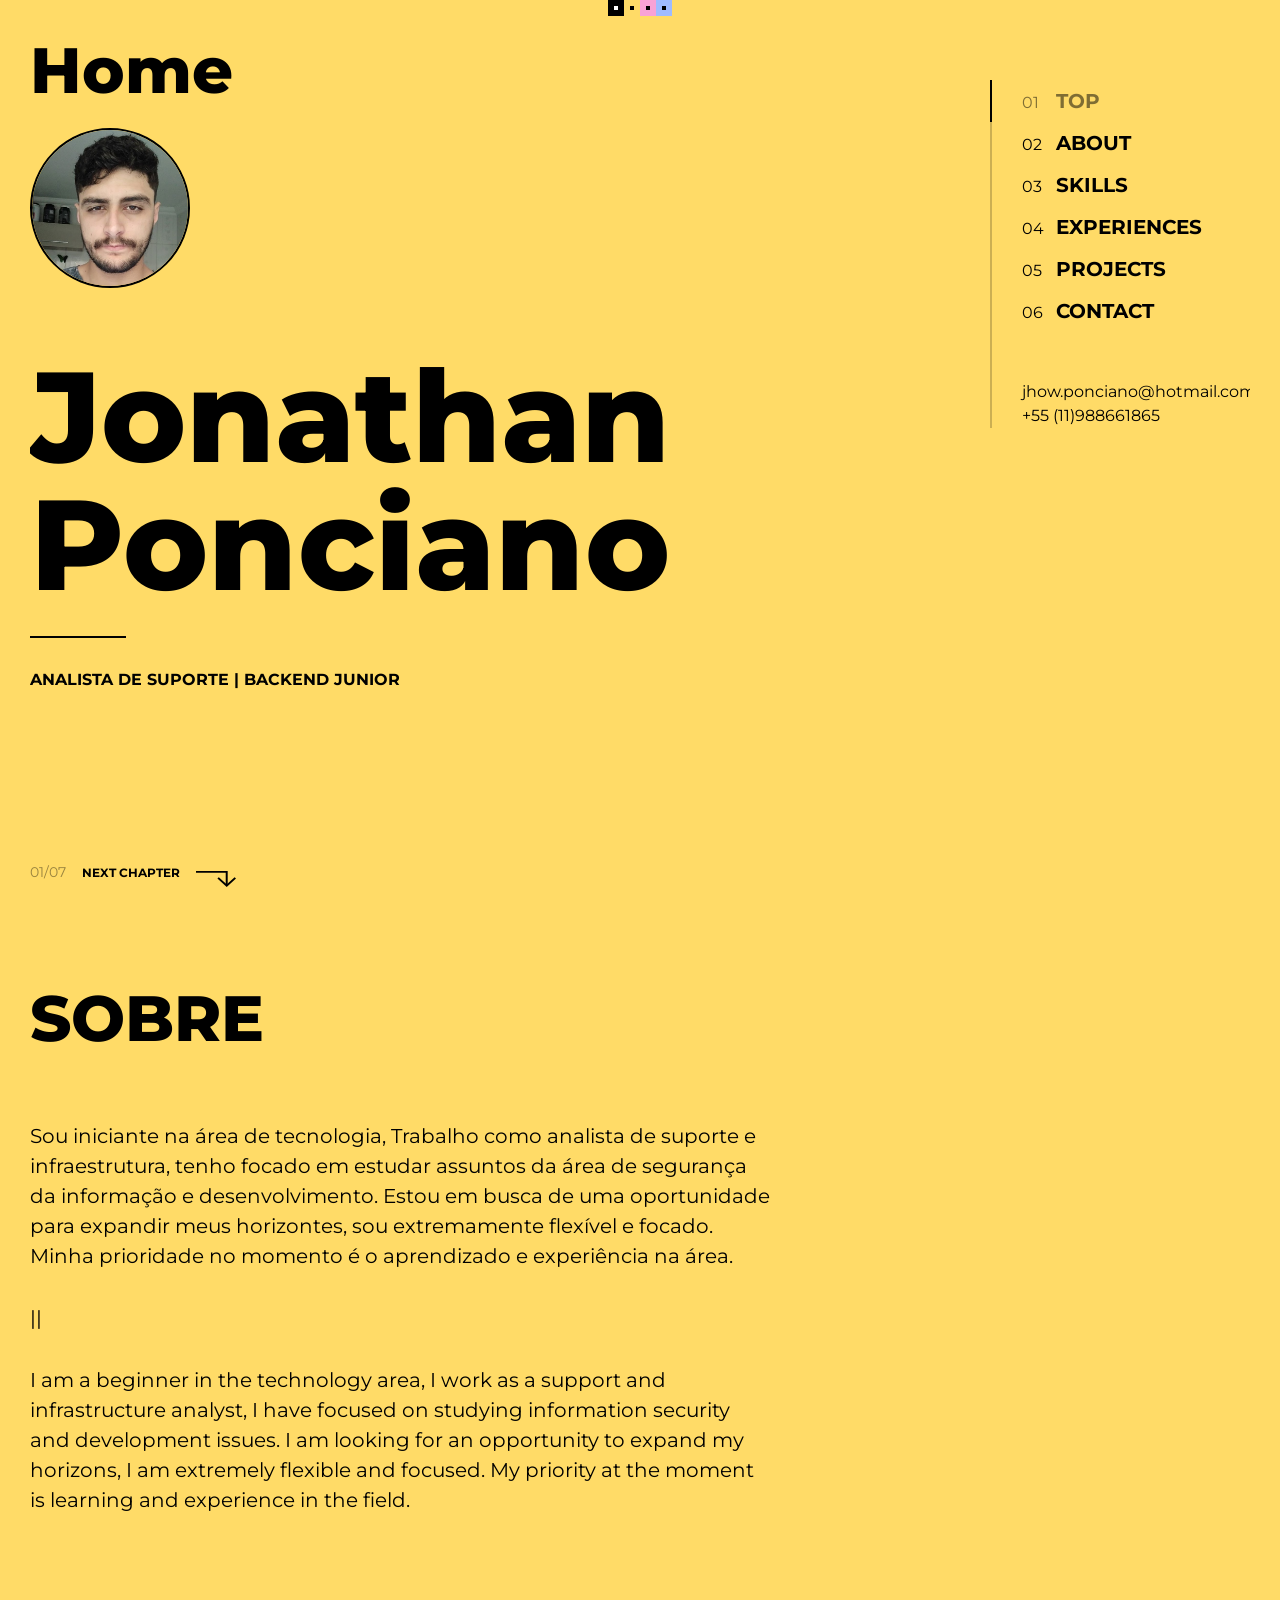
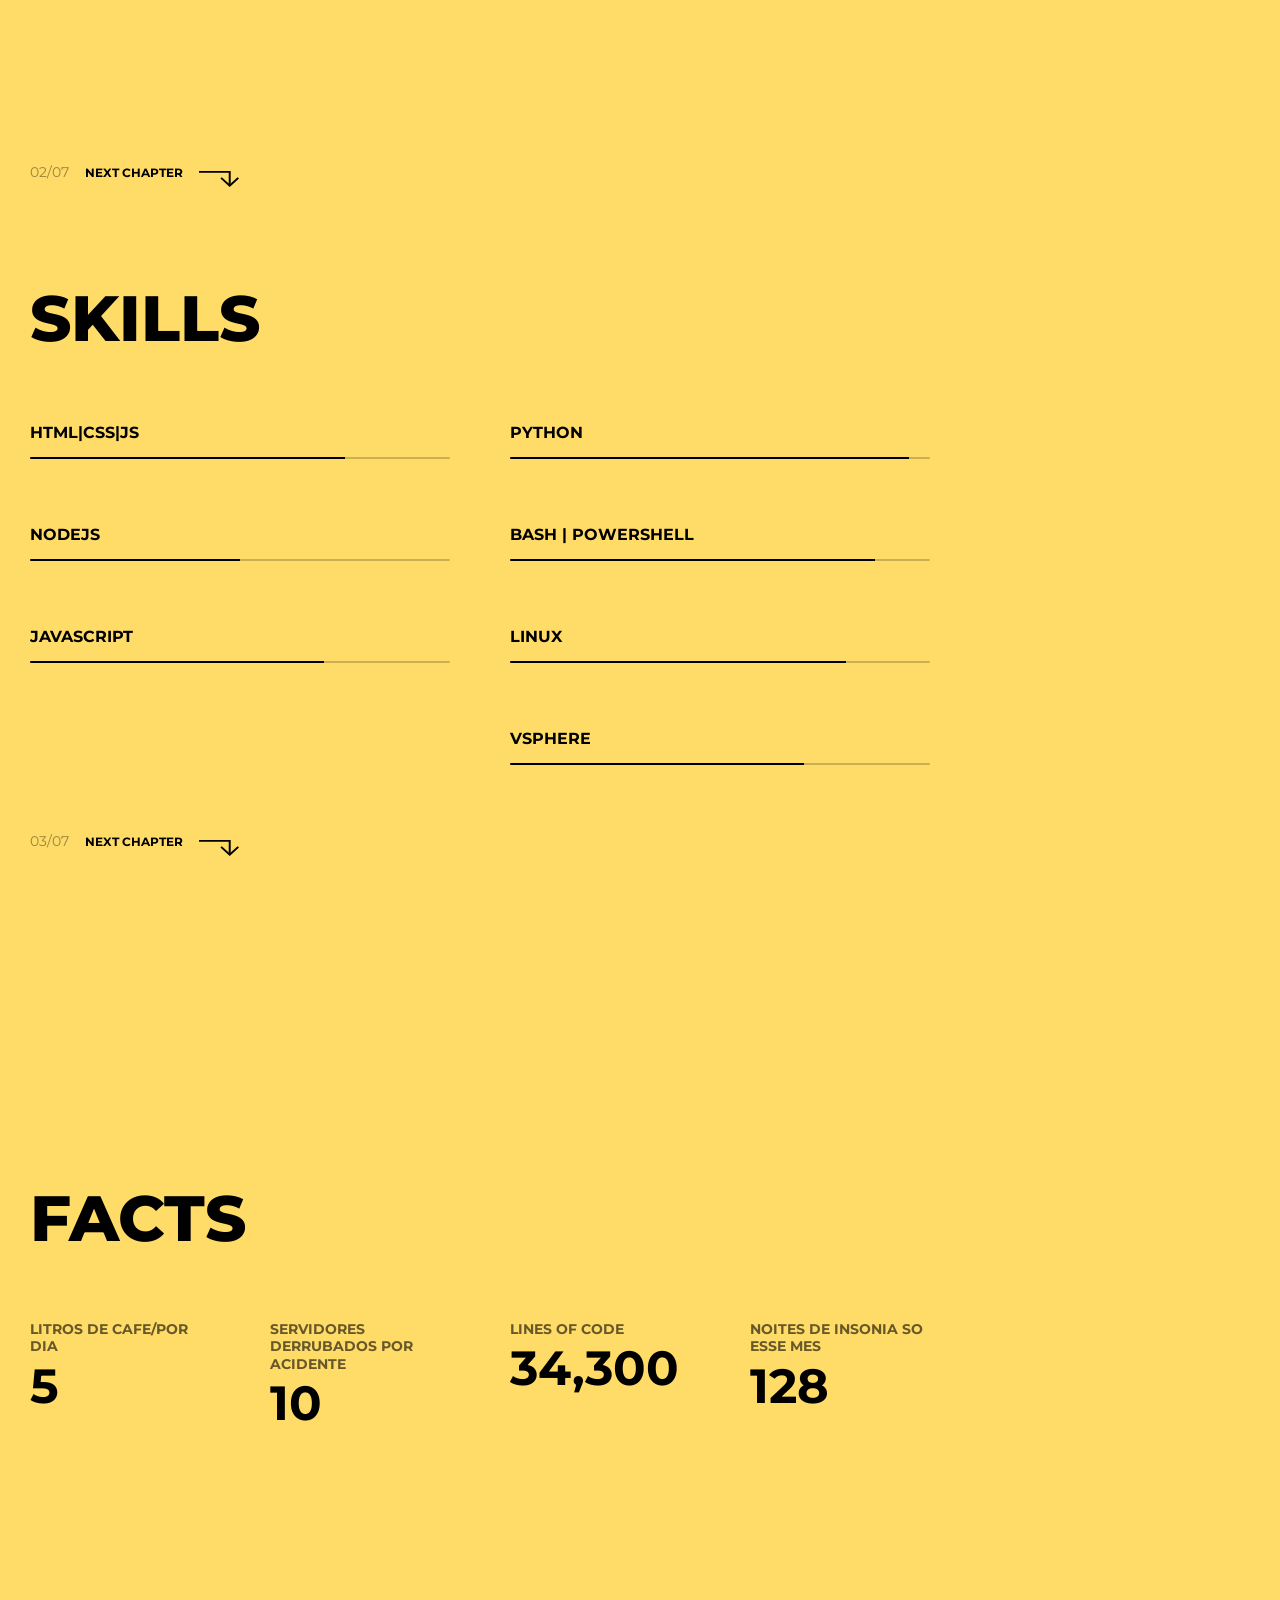
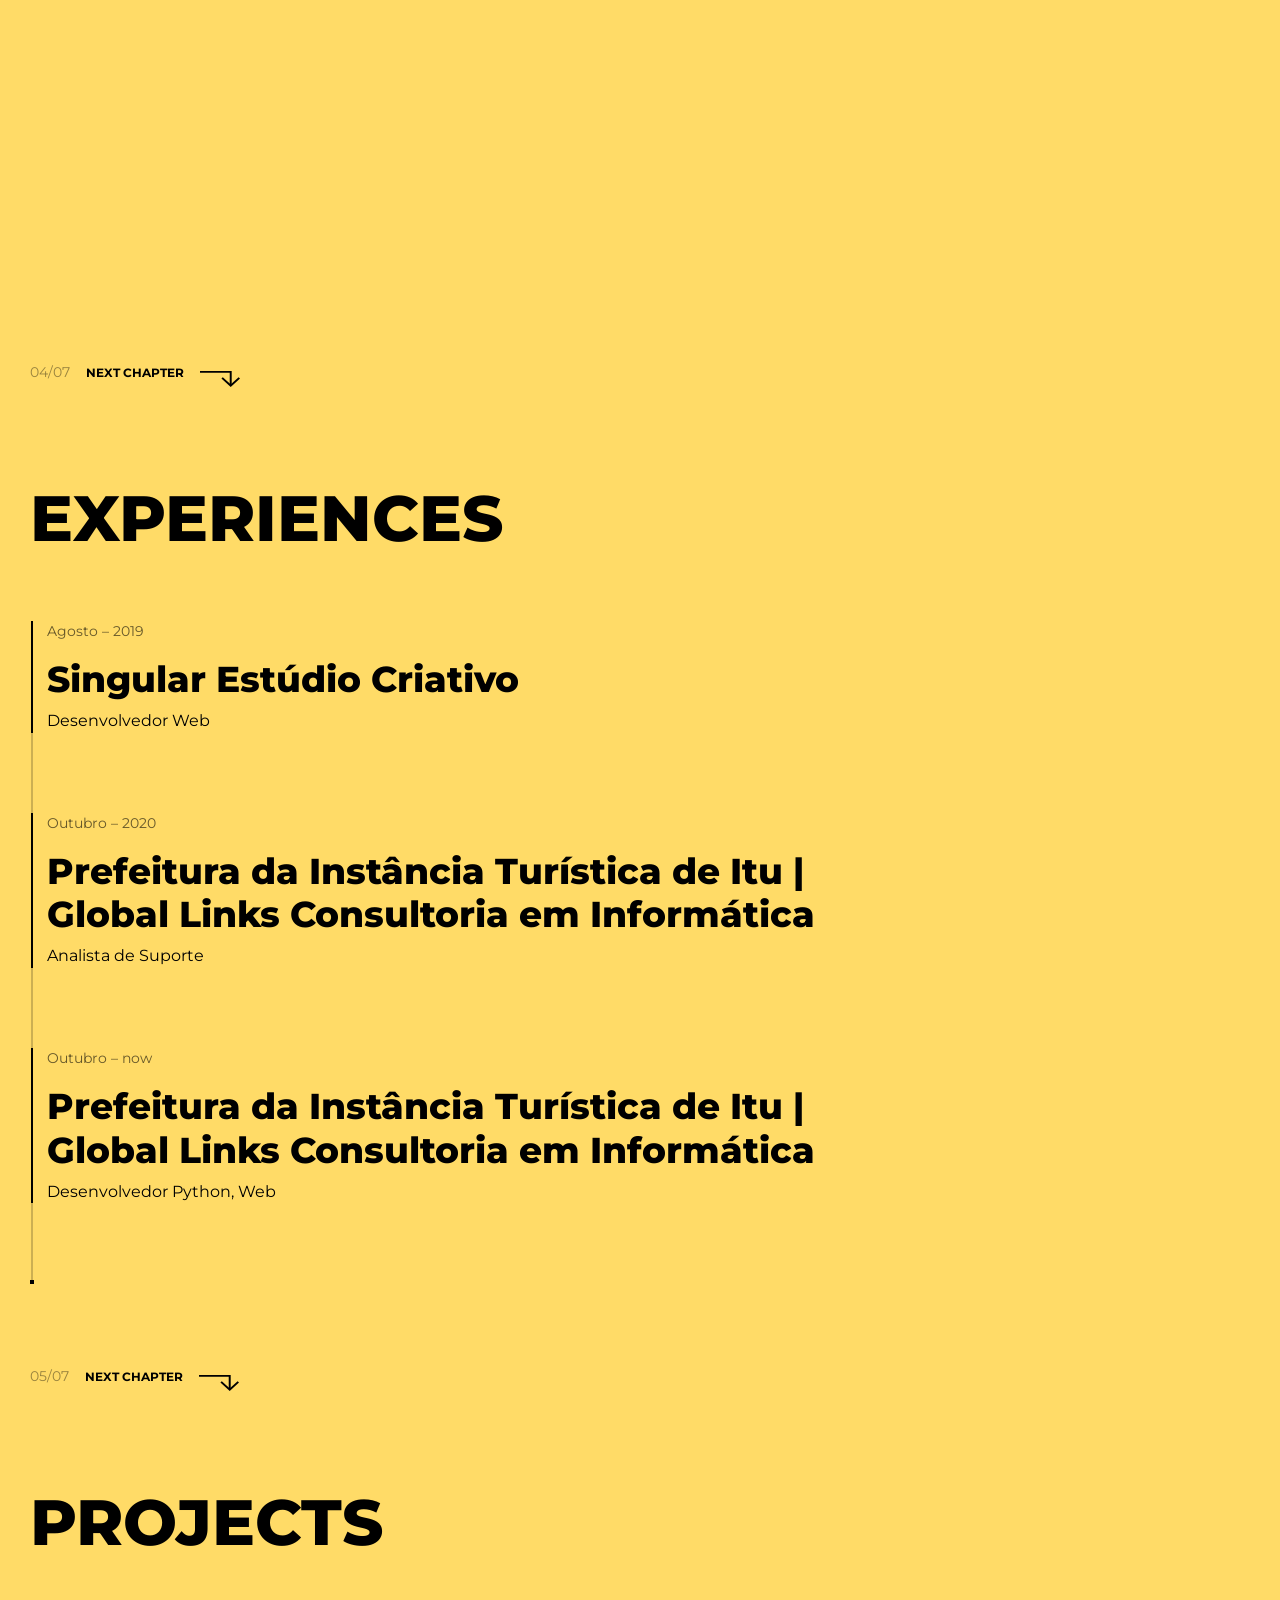
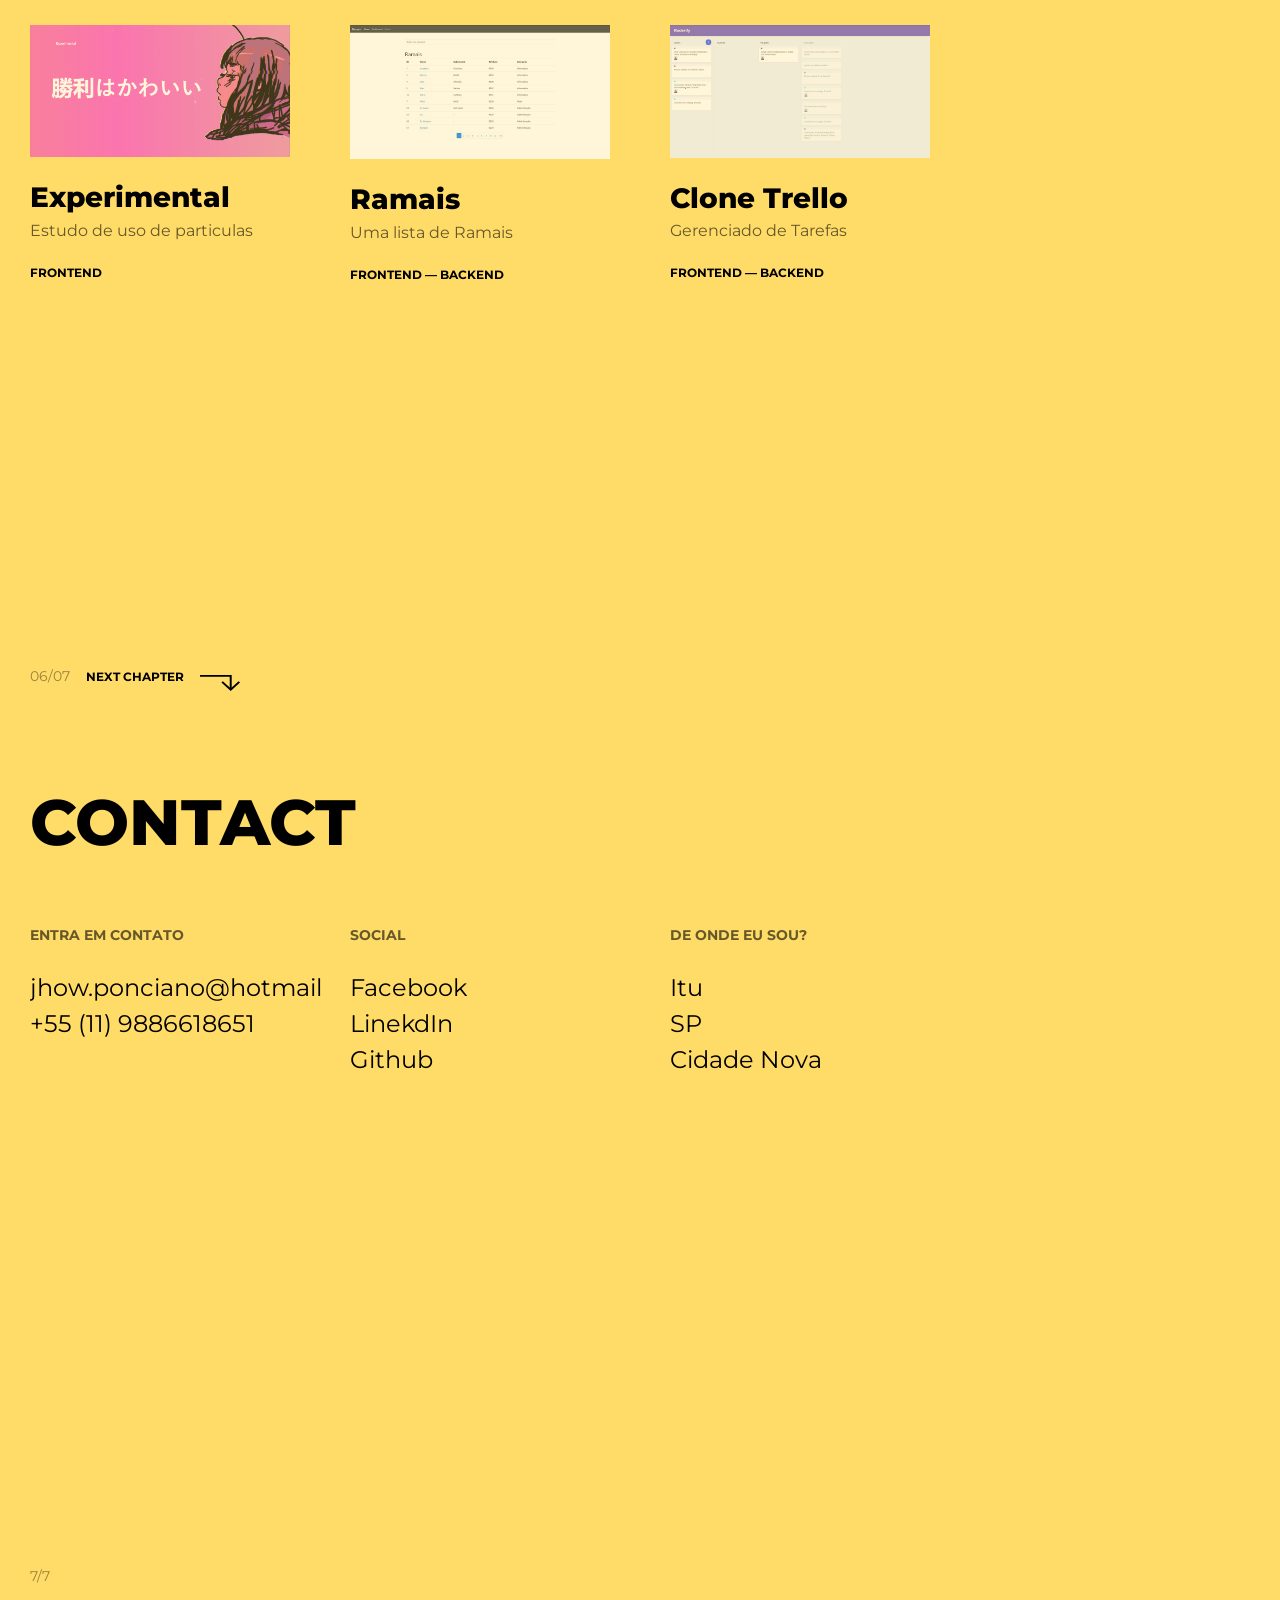
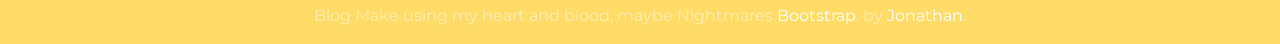
==== commit 25063dab: "update" ====
--- a/perfil.html
+++ b/perfil.html
@@ -98,14 +98,14 @@
 									<article class="article animation-translate animation-item-2">
 										<p>
 											Sou iniciante na área de tecnologia, Trabalho como analista de suporte e infraestrutura, tenho focado em estudar assuntos da área de segurança da informação e desenvolvimento. 
-											    Estou em busca de uma oportunidades para expandir meus horizontes, sou extremamente flexível e focado.
-											    Minha prioridade no momento é o aprendizado e experiência na área.
+Estou em busca de uma oportunidade para expandir meus horizontes, sou extremamente flexível e focado.
+Minha prioridade no momento é o aprendizado e experiência na área.
 										</p>
 										<p>||</p>
 										<p>
 										I am a beginner in the technology area, I work as a support and infrastructure analyst, I have focused on studying information security and development issues. 
-										I am looking for an opportunity to expand my horizons, I am extremely flexible and focused.
-										My priority at the moment is learning and experience in the field.
+I am looking for an opportunity to expand my horizons, I am extremely flexible and focused.
+My priority at the moment is learning and experience in the field.
 										</p>
 									</article>
 								</div>
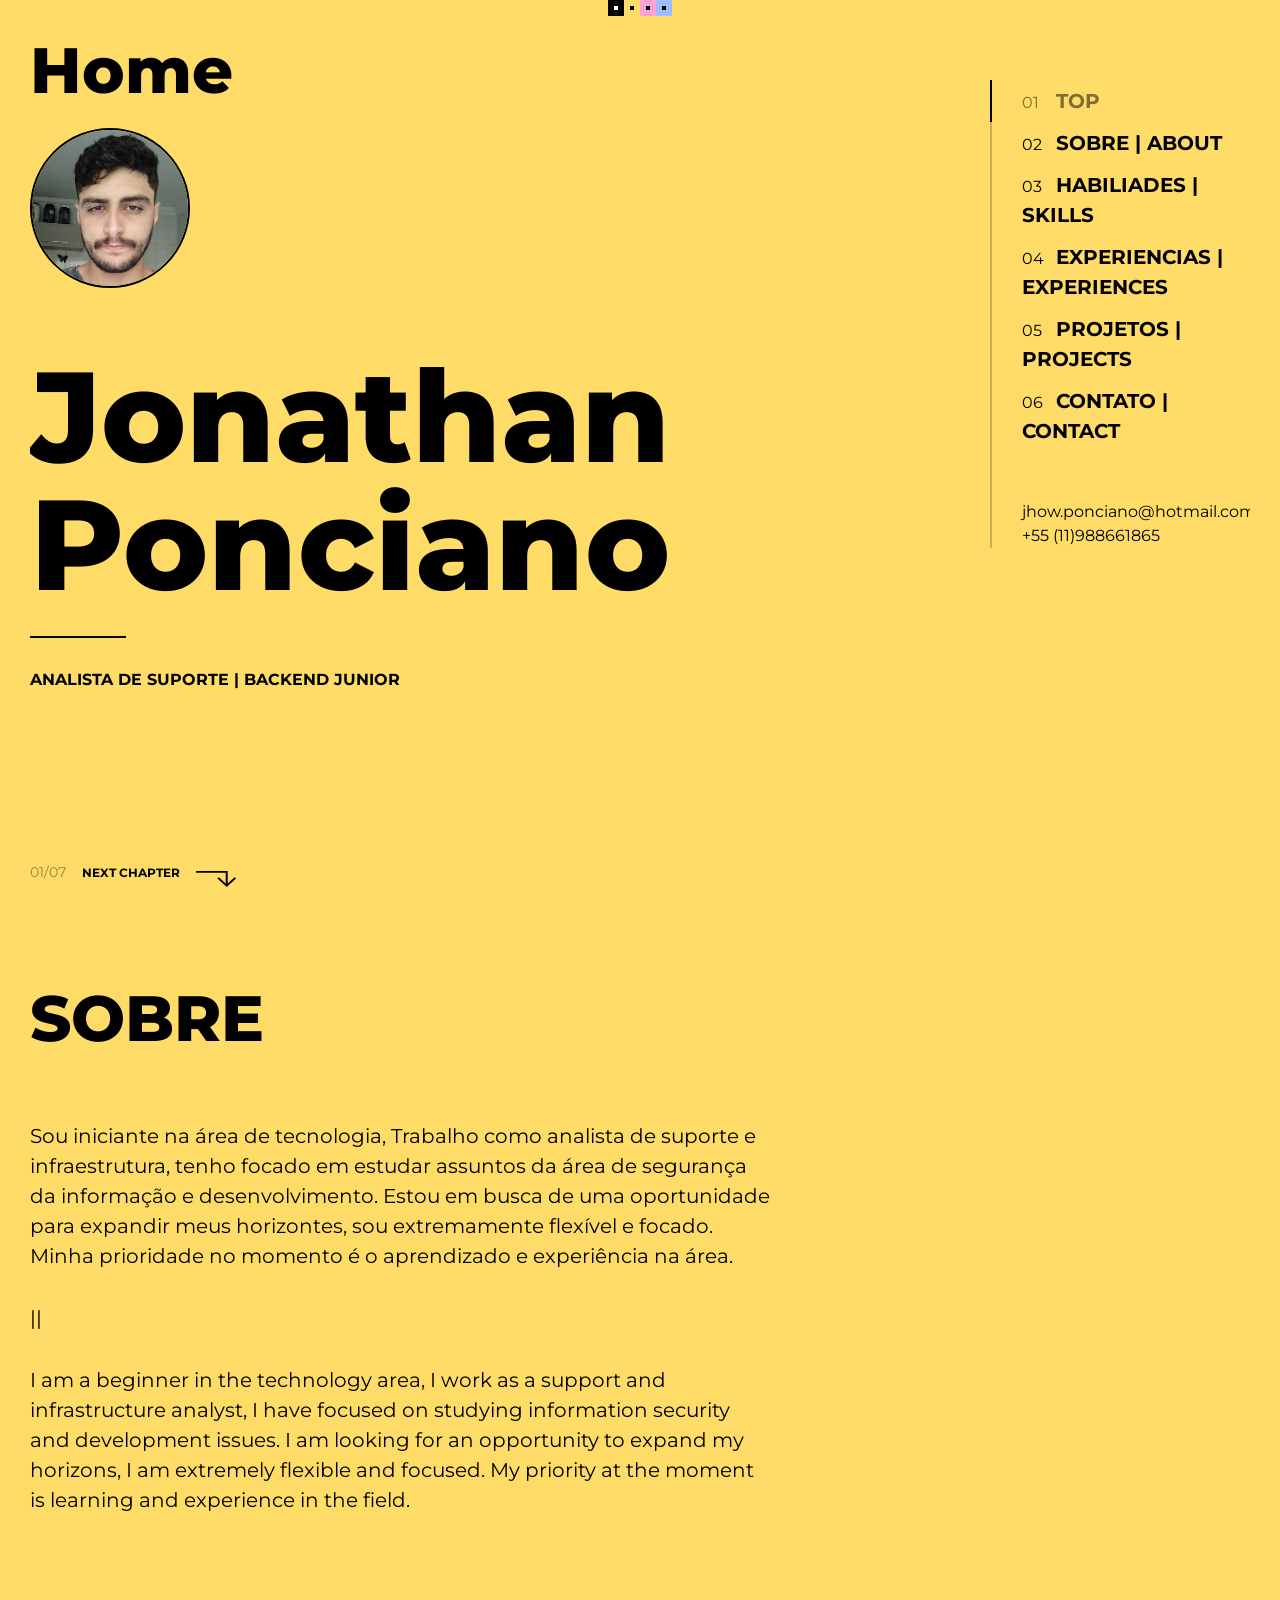
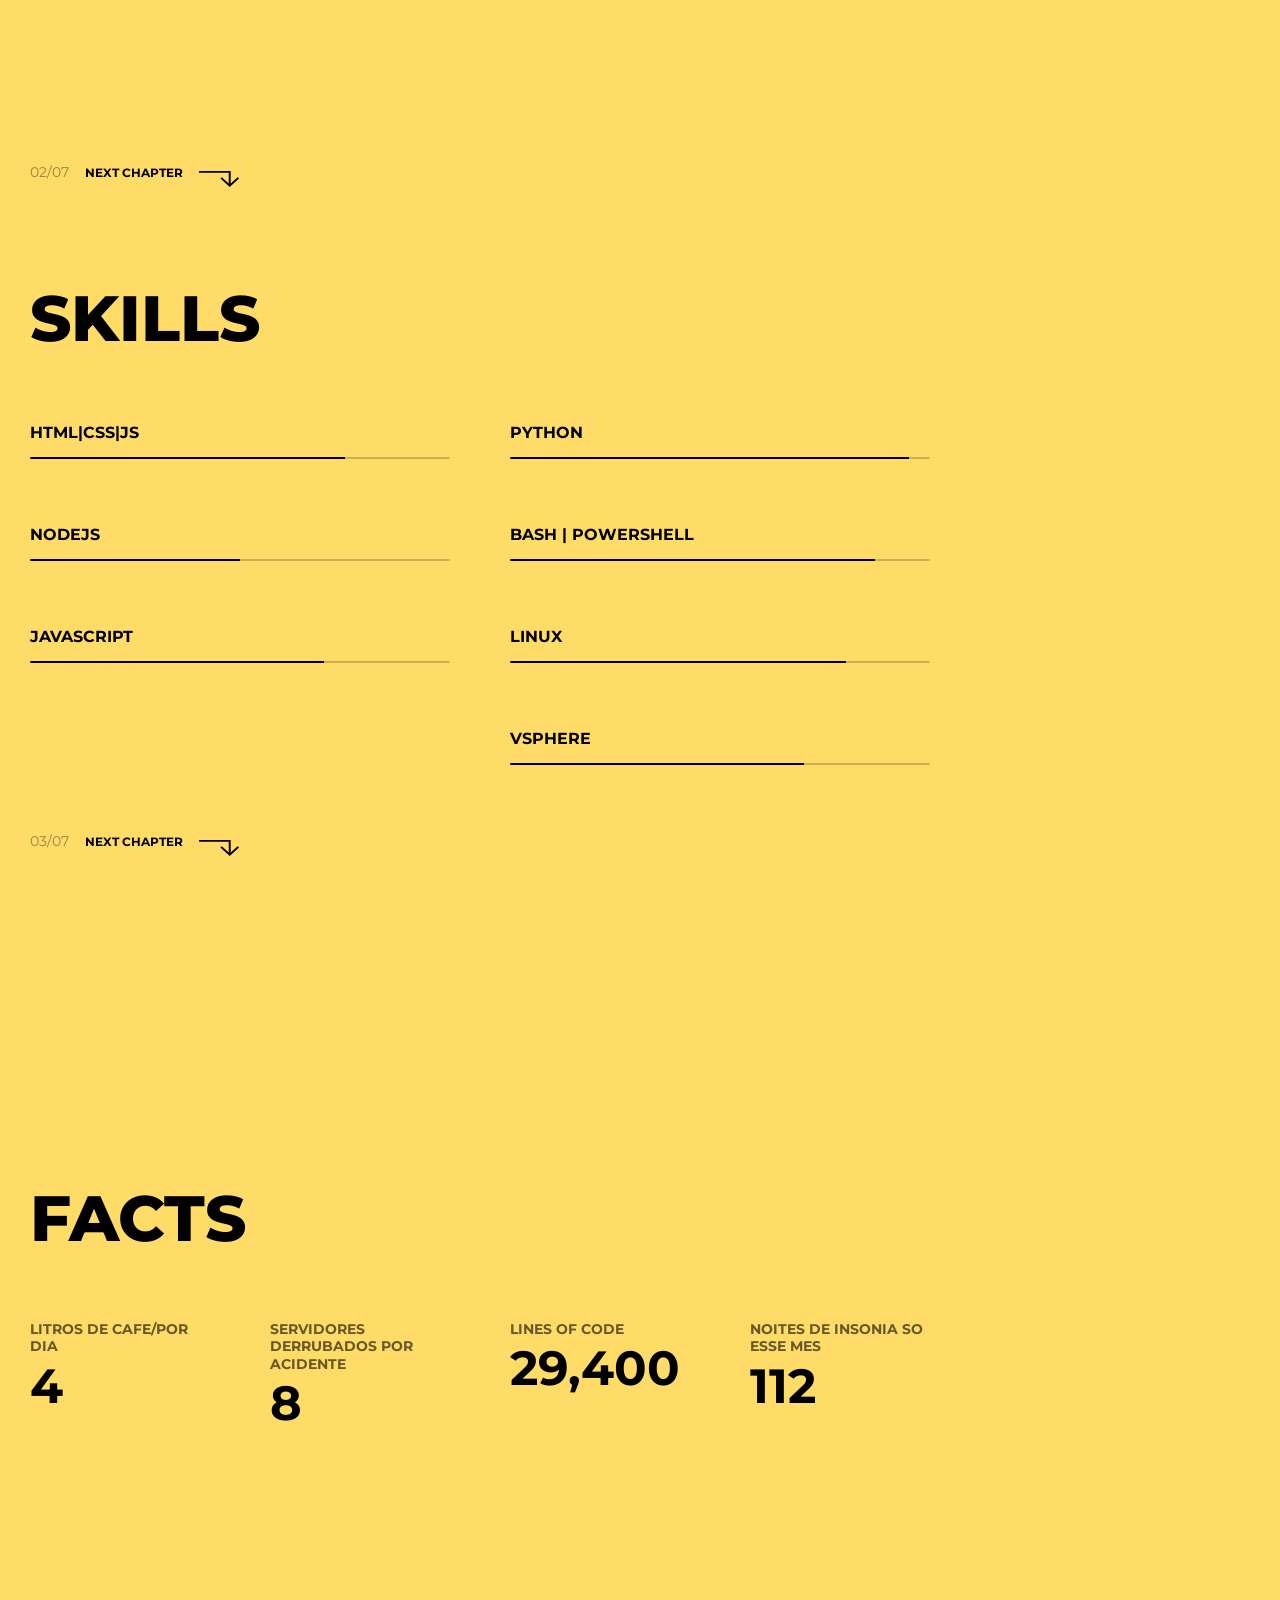
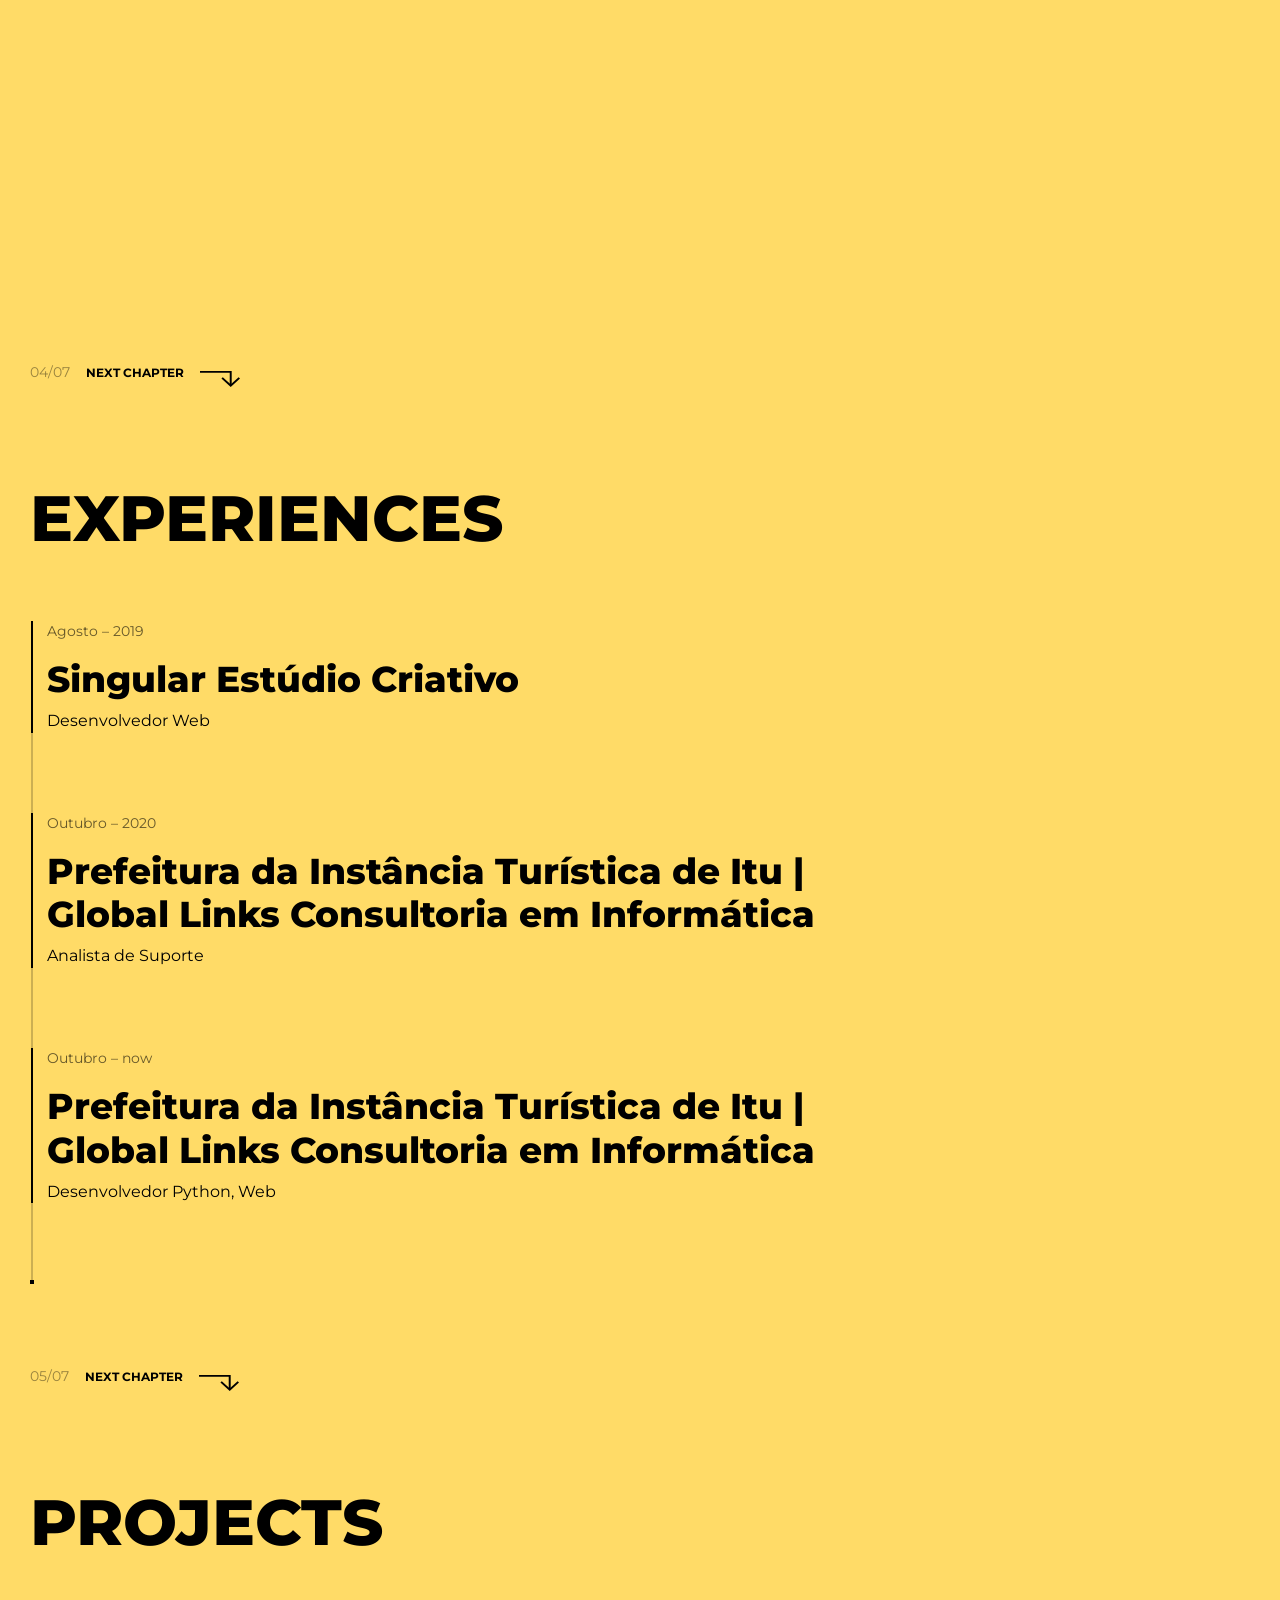
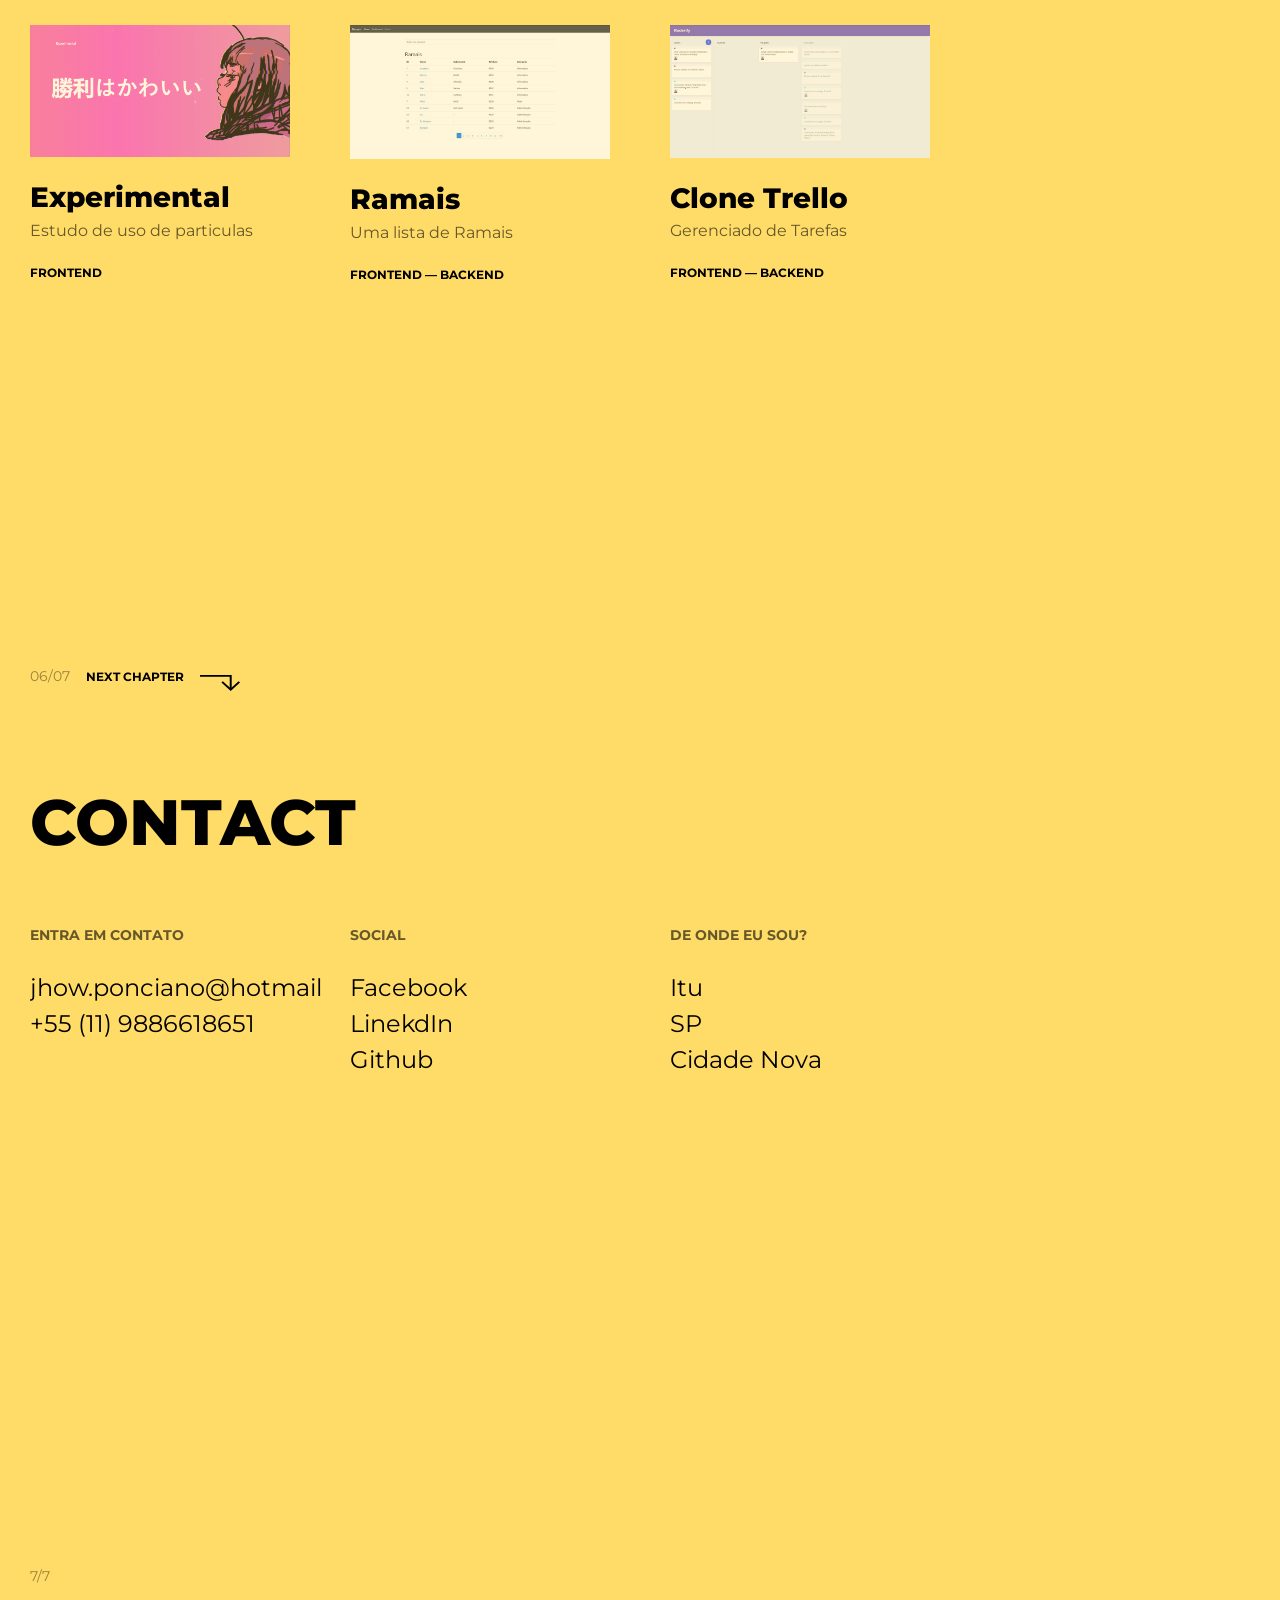
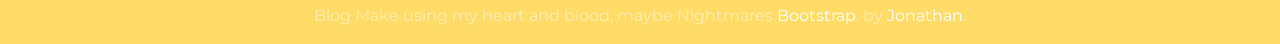
==== commit c492c082: "update languages" ====
--- a/perfil.html
+++ b/perfil.html
@@ -34,32 +34,32 @@
 			<li class="sections-nav-item">
 				<a href="#section-02" class="nav-link sections-nav-link goto-section">
 					<span class="sections-nav-counter">02</span>
-					About
+					Sobre | About
 				</a>
 			</li>
 
 			<li class="sections-nav-item">
 				<a href="#section-04" class="nav-link sections-nav-link goto-section">
 					<span class="sections-nav-counter">03</span>
-					Skills
+					Habiliades | Skills
 				</a>
 			</li>
 			<li class="sections-nav-item">
 				<a href="#section-06" class="nav-link sections-nav-link goto-section">
 					<span class="sections-nav-counter">04</span>
-					Experiences
+					Experiencias | Experiences
 				</a>
 			</li>
 			<li class="sections-nav-item">
 				<a href="#section-08" class="nav-link sections-nav-link goto-section">
 					<span class="sections-nav-counter">05</span>
-					Projects
+					Projetos | Projects
 				</a>
 			</li>
 			<li class="sections-nav-item">
 				<a href="#section-10" class="nav-link sections-nav-link goto-section">
 					<span class="sections-nav-counter">06</span>
-					Contact
+					Contato | Contact
 				</a>
 			</li>
 			<li class="sections-nav-item">
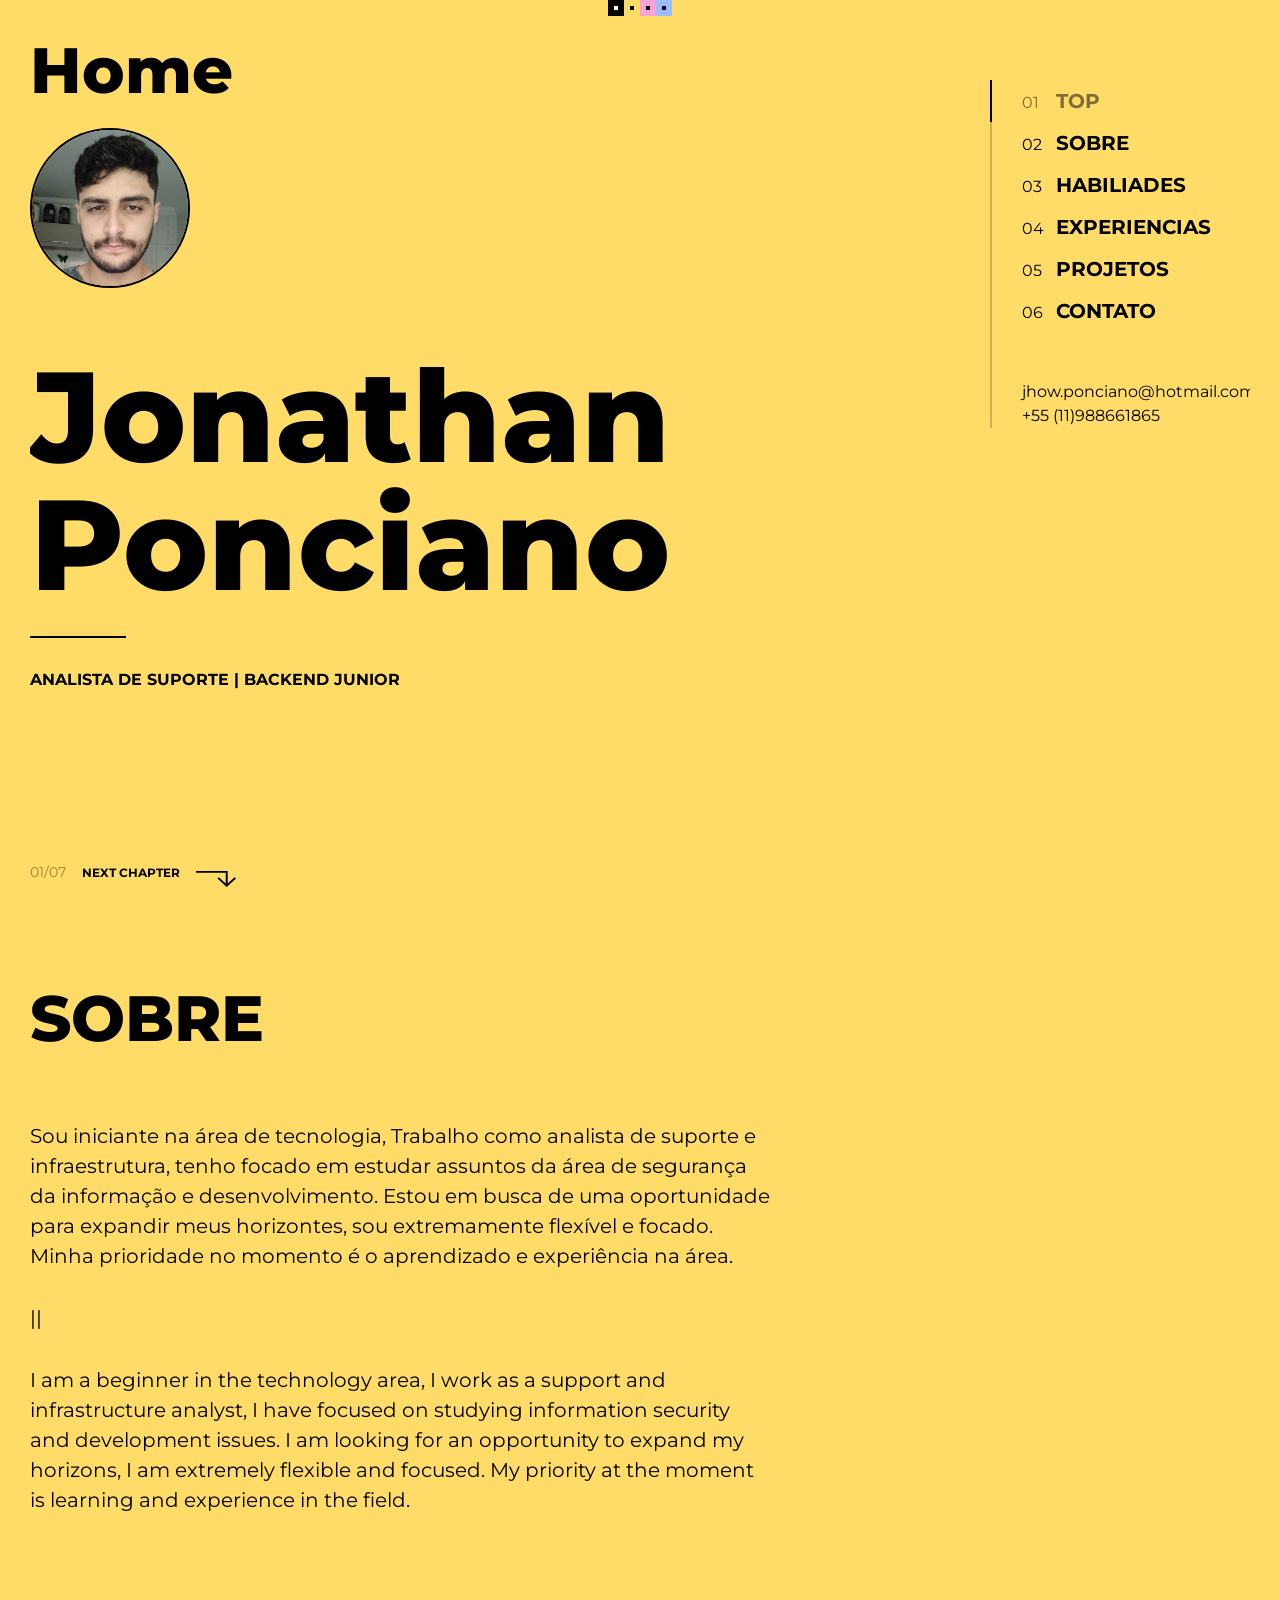
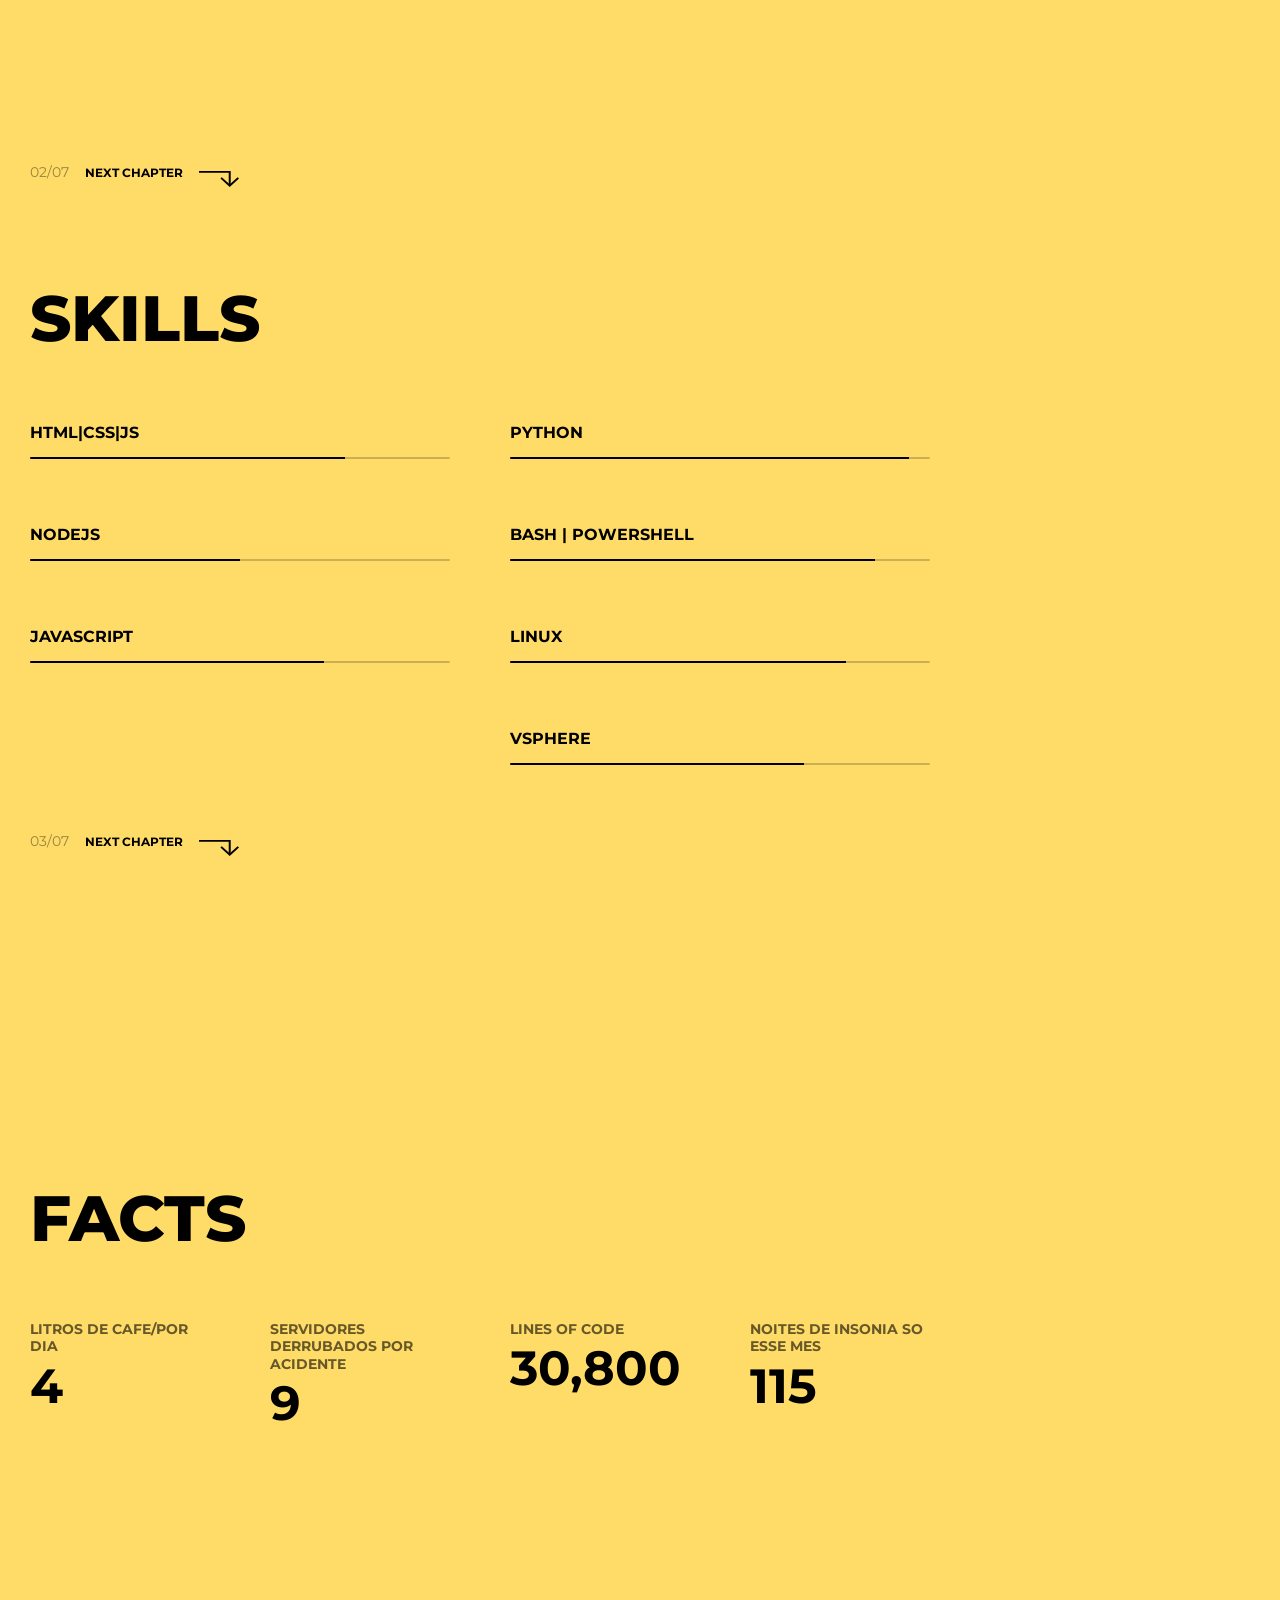
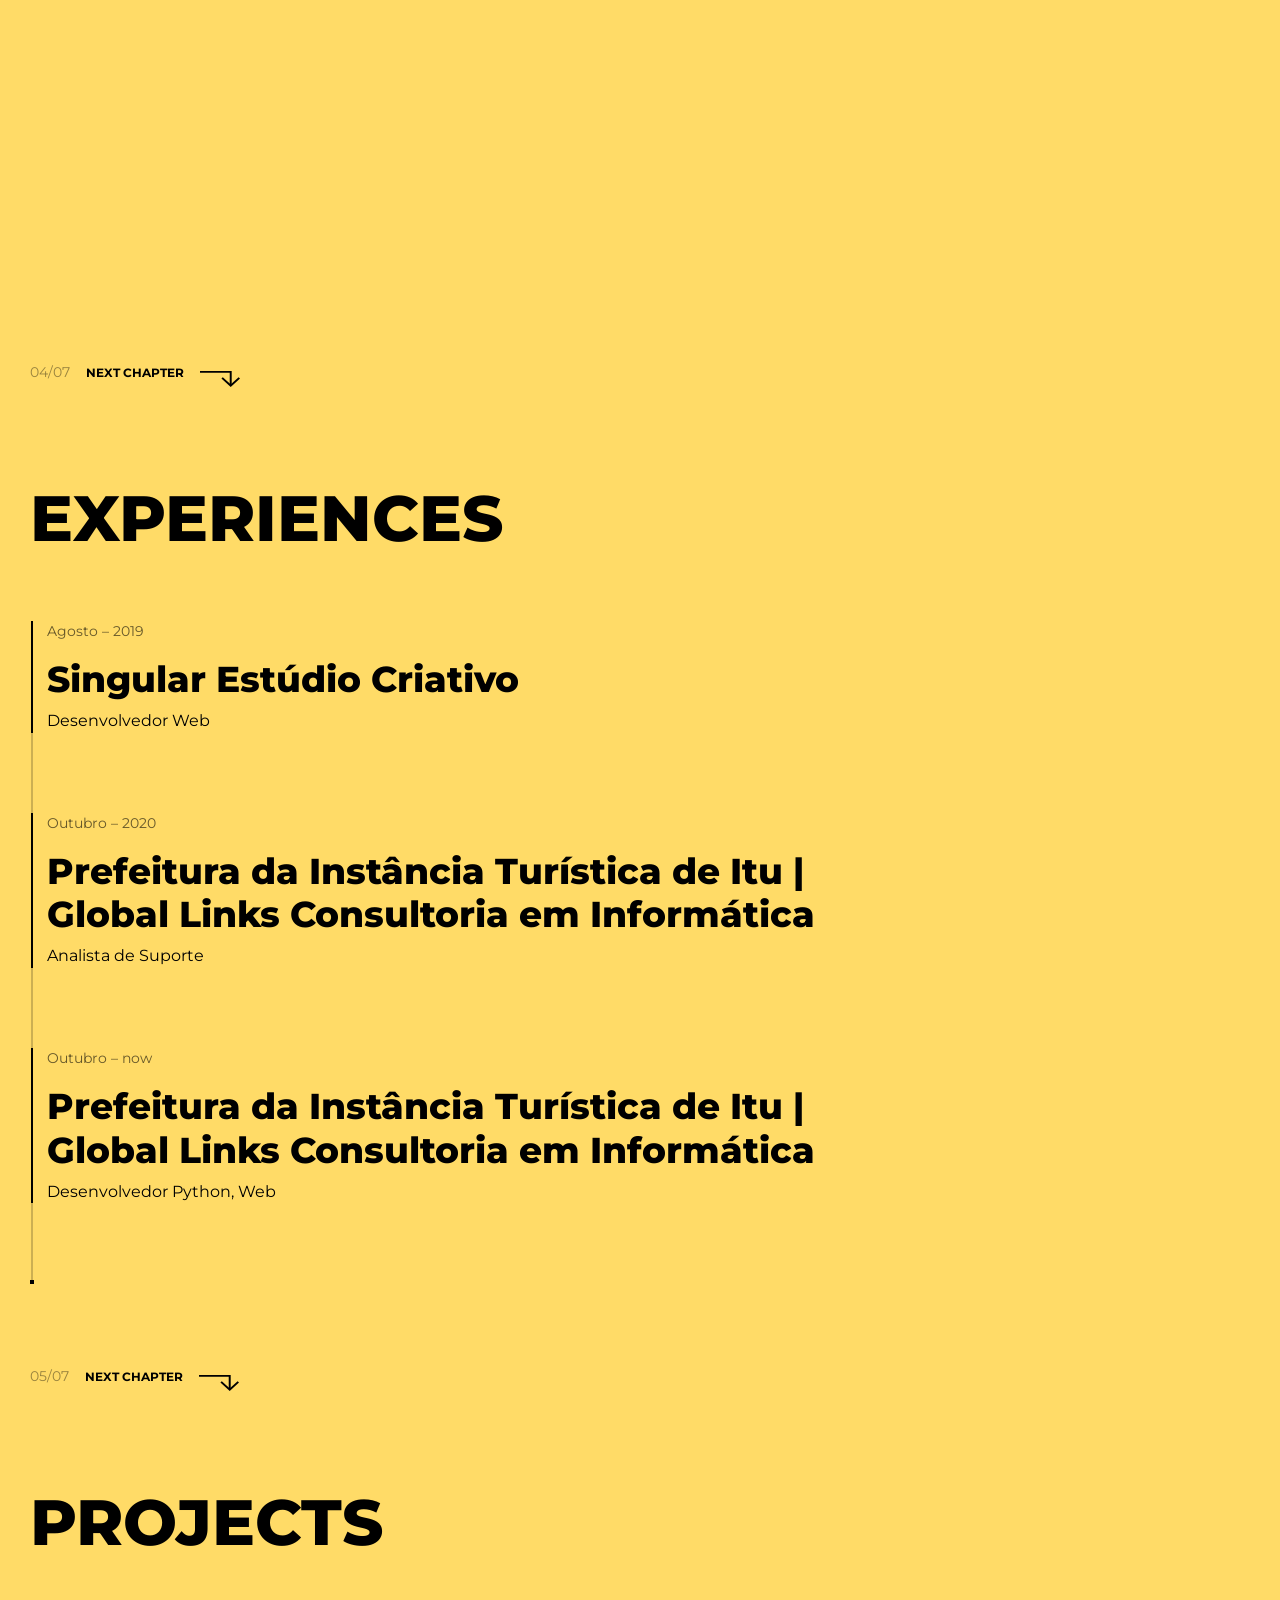
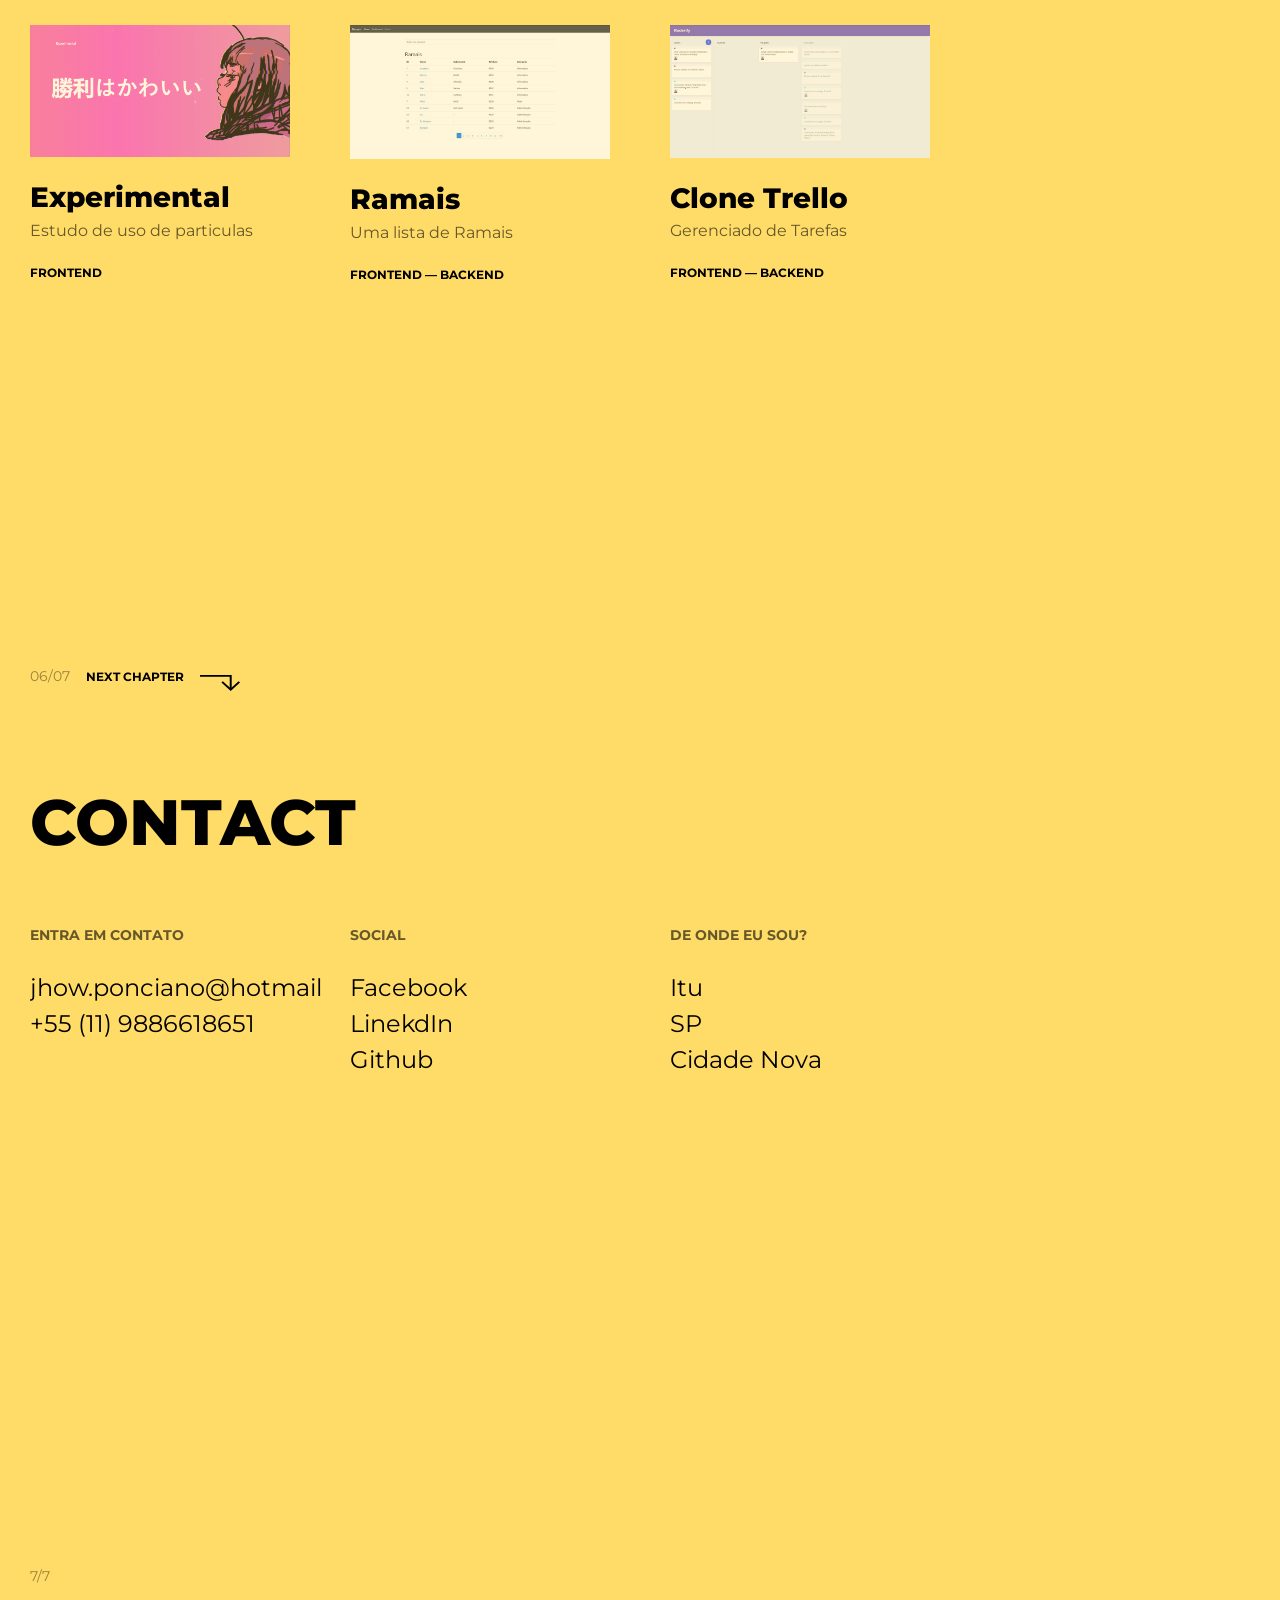
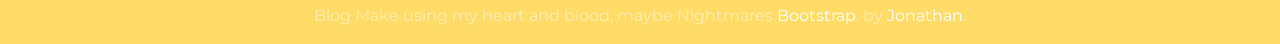
==== commit 7a84abb5: "update languages" ====
--- a/perfil.html
+++ b/perfil.html
@@ -34,32 +34,32 @@
 			<li class="sections-nav-item">
 				<a href="#section-02" class="nav-link sections-nav-link goto-section">
 					<span class="sections-nav-counter">02</span>
-					Sobre | About
+					Sobre
 				</a>
 			</li>
 
 			<li class="sections-nav-item">
 				<a href="#section-04" class="nav-link sections-nav-link goto-section">
 					<span class="sections-nav-counter">03</span>
-					Habiliades | Skills
+					Habiliades
 				</a>
 			</li>
 			<li class="sections-nav-item">
 				<a href="#section-06" class="nav-link sections-nav-link goto-section">
 					<span class="sections-nav-counter">04</span>
-					Experiencias | Experiences
+					Experiencias
 				</a>
 			</li>
 			<li class="sections-nav-item">
 				<a href="#section-08" class="nav-link sections-nav-link goto-section">
 					<span class="sections-nav-counter">05</span>
-					Projetos | Projects
+					Projetos
 				</a>
 			</li>
 			<li class="sections-nav-item">
 				<a href="#section-10" class="nav-link sections-nav-link goto-section">
 					<span class="sections-nav-counter">06</span>
-					Contato | Contact
+					Contato
 				</a>
 			</li>
 			<li class="sections-nav-item">
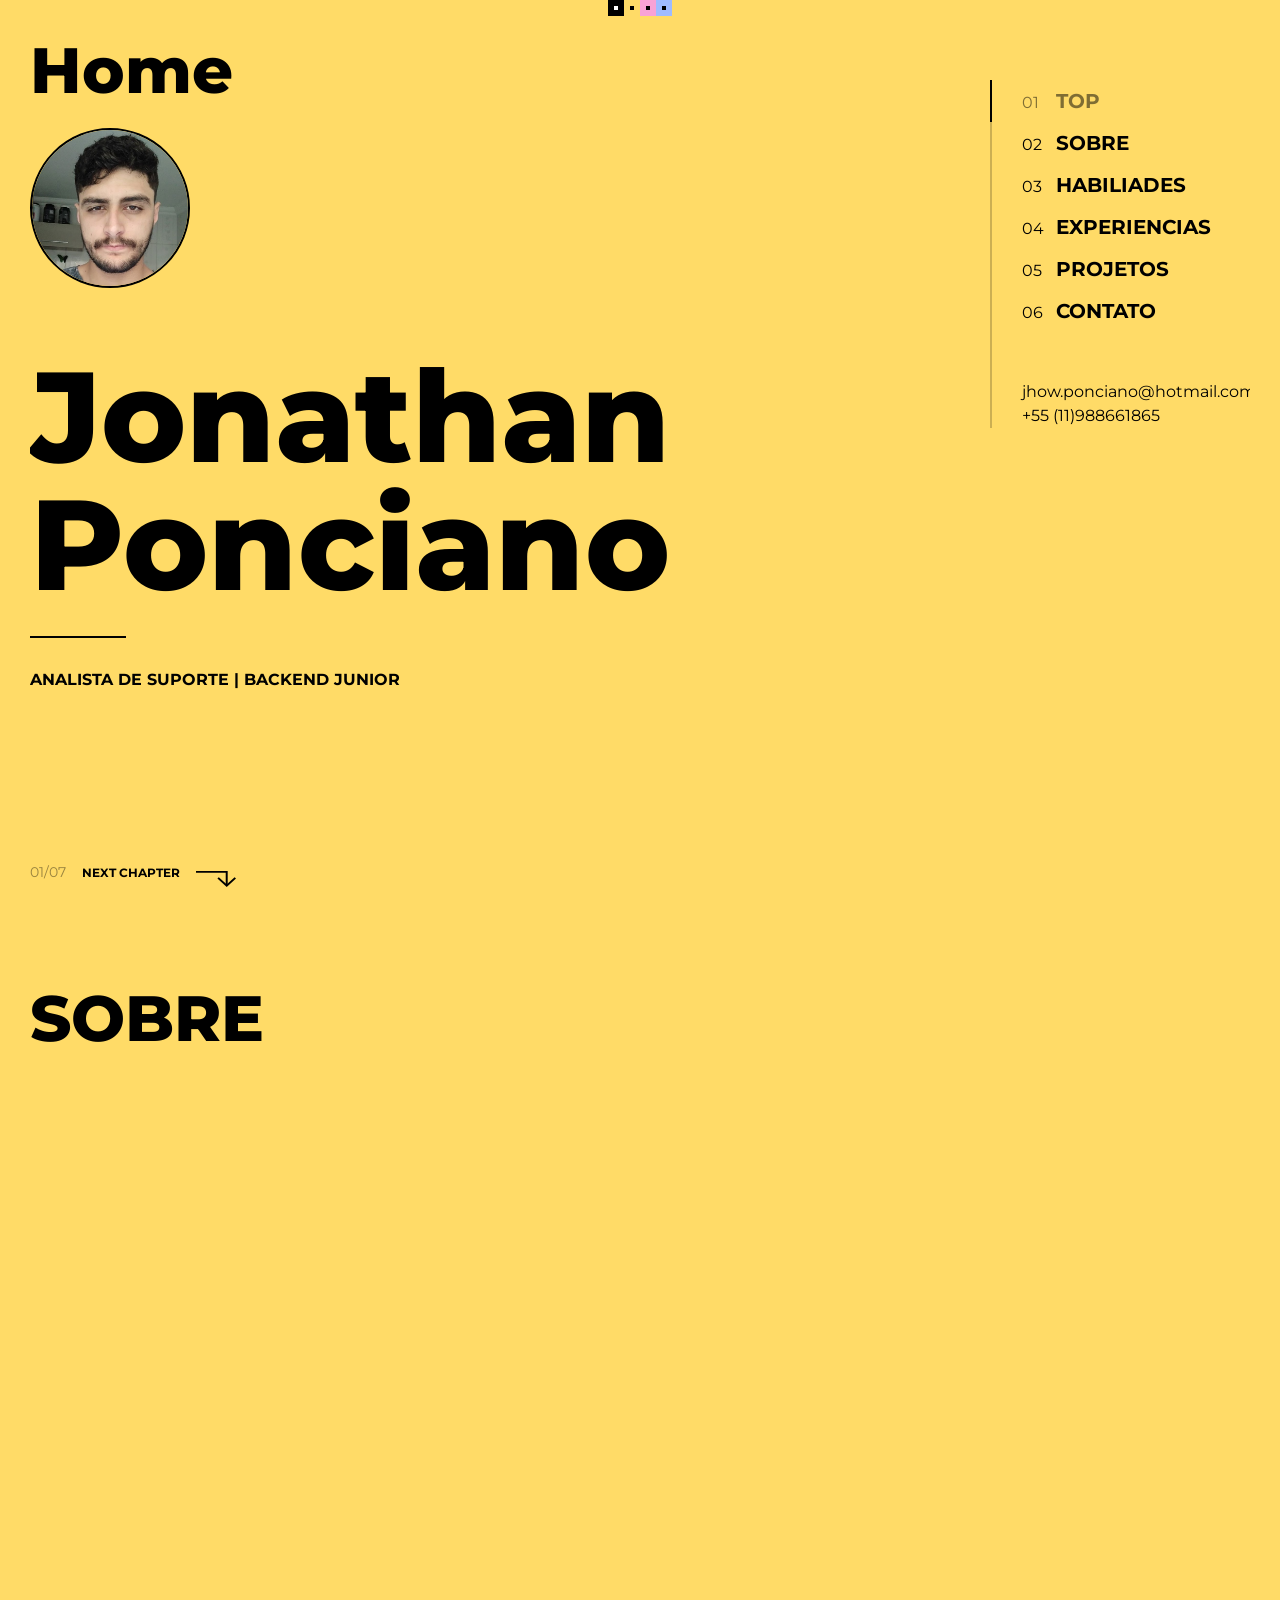
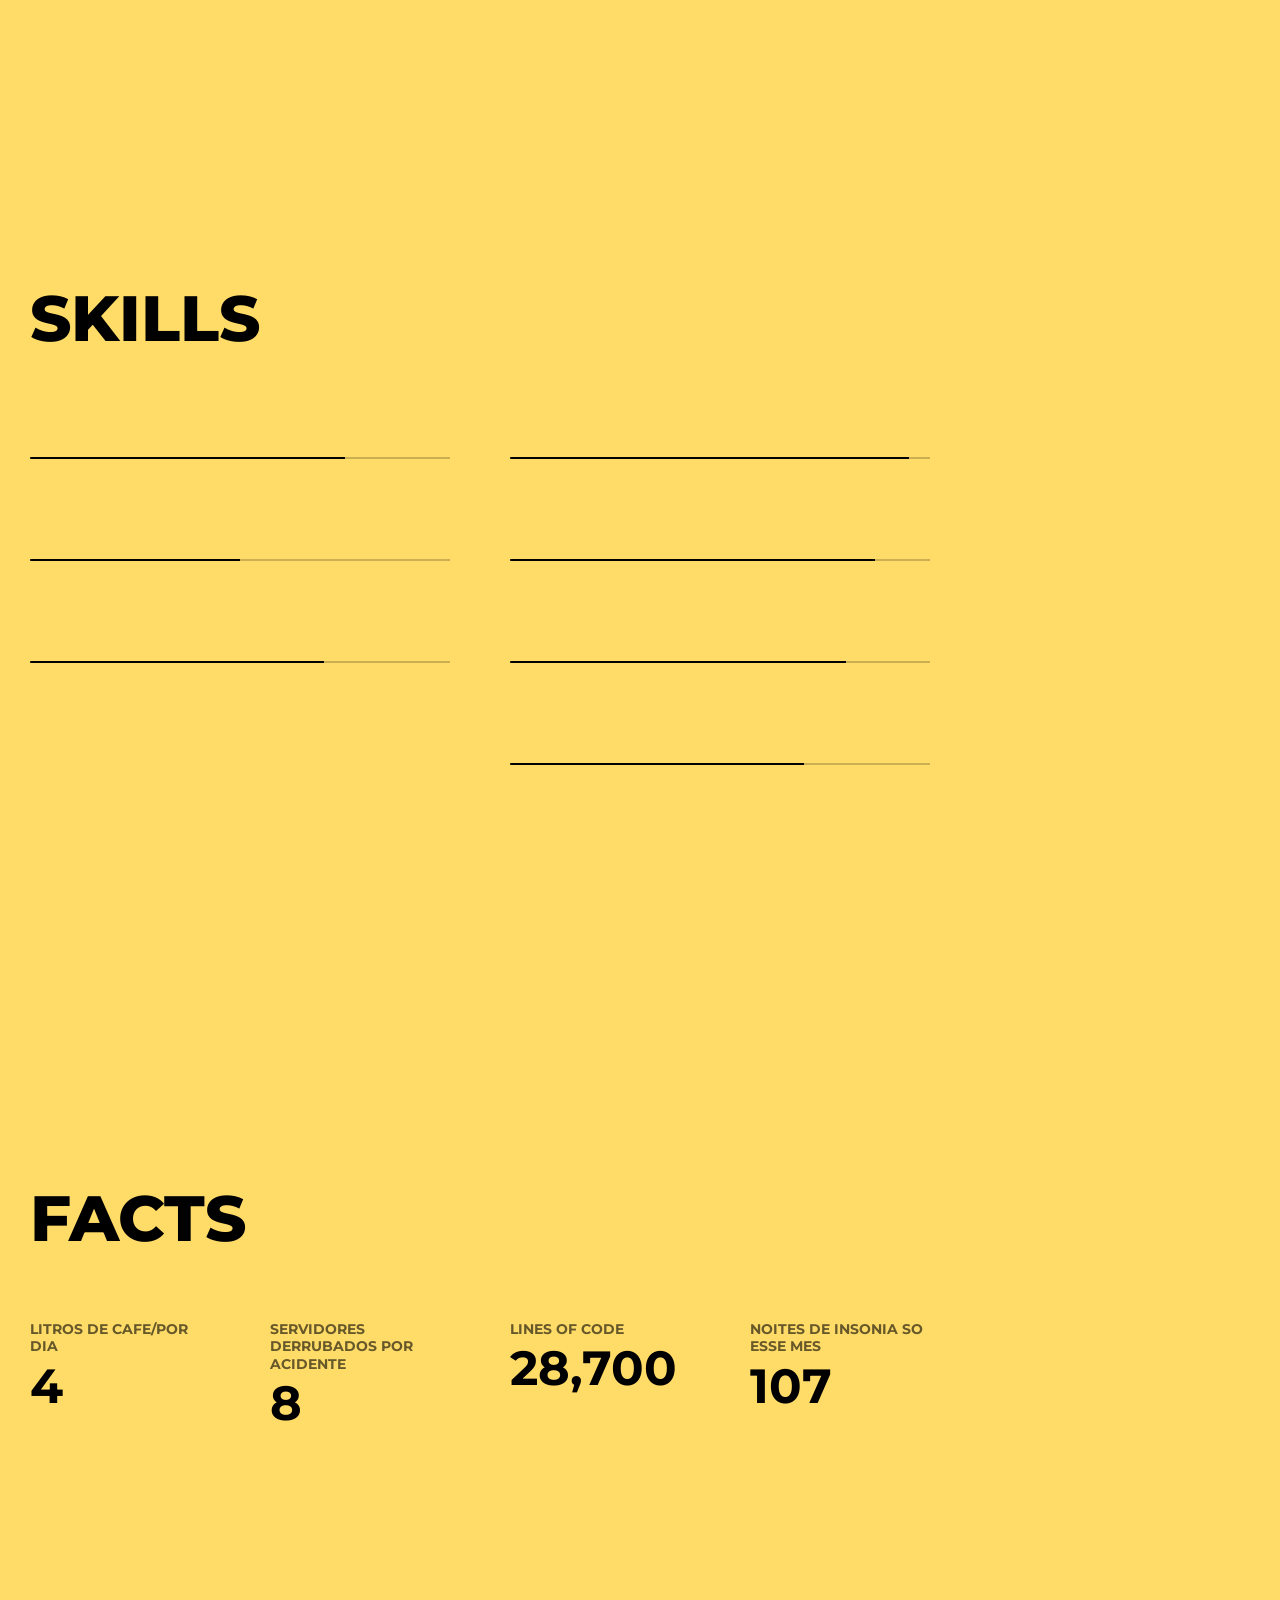
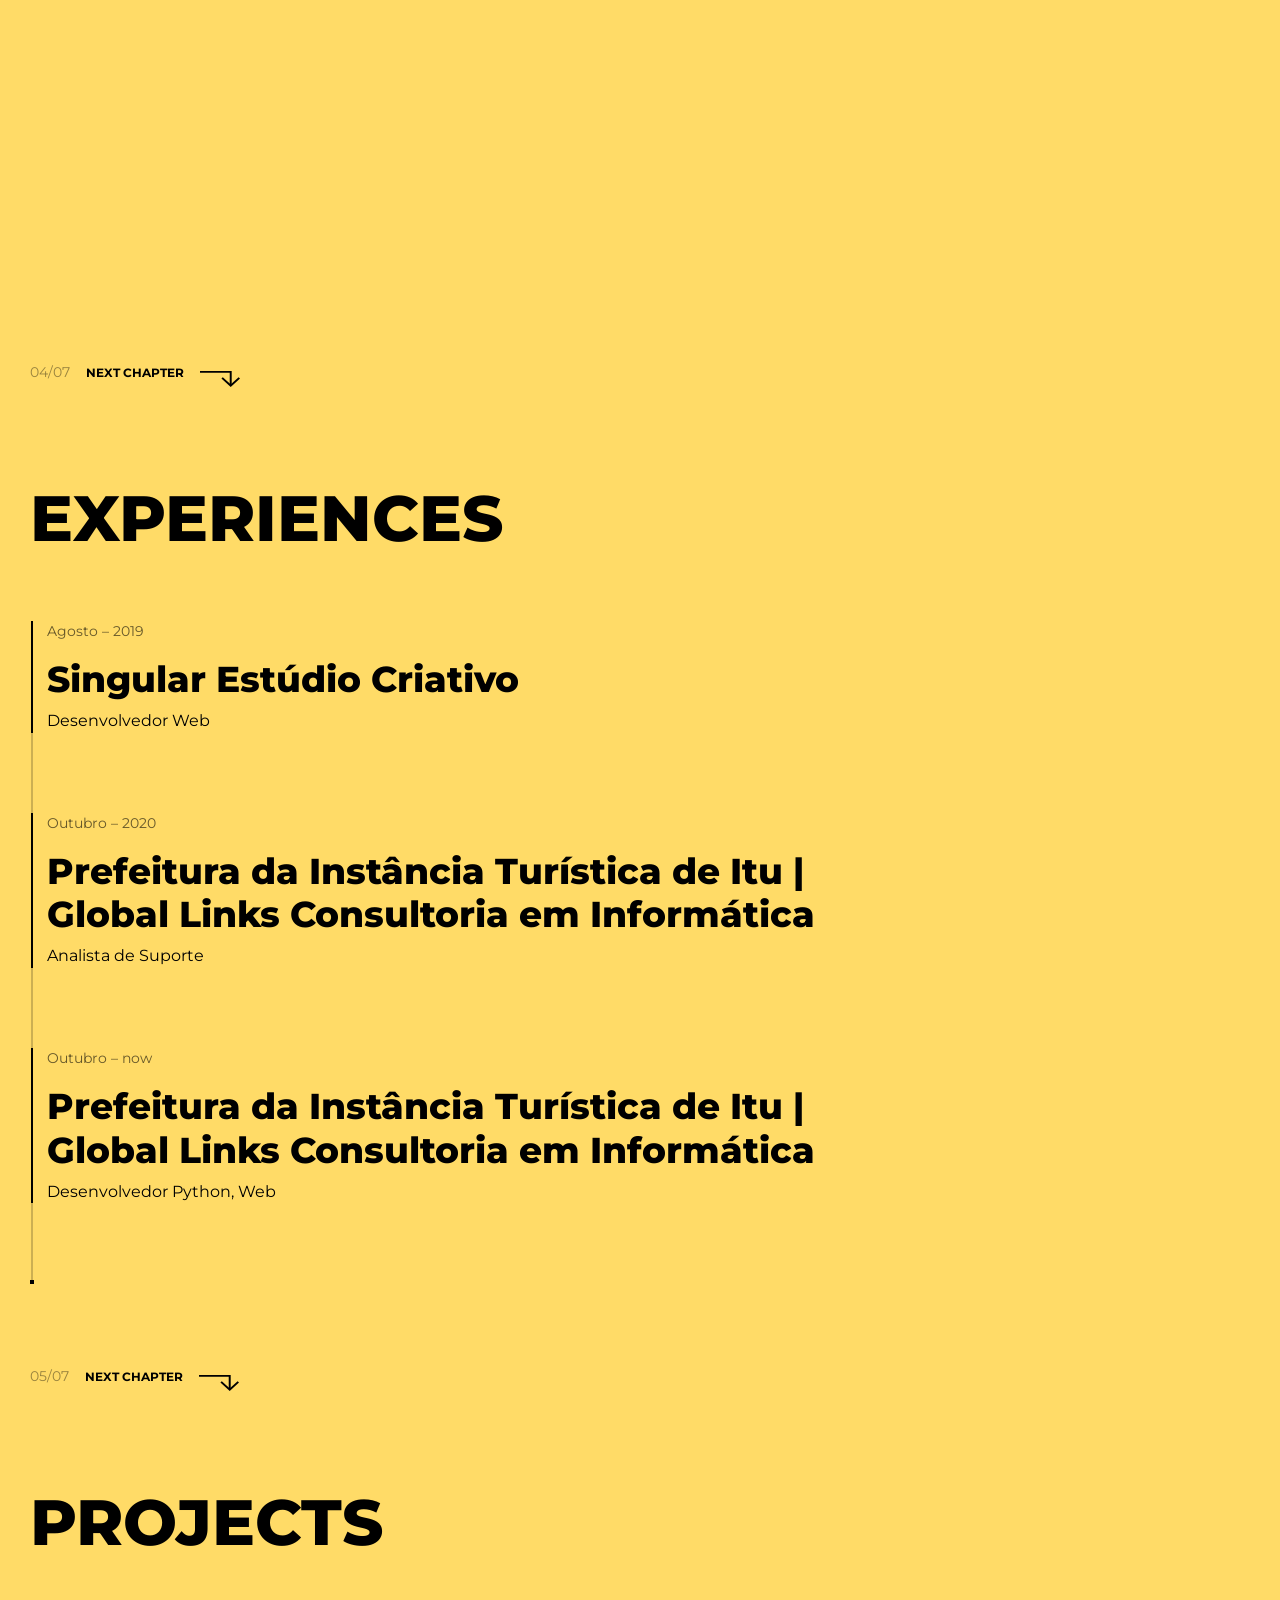
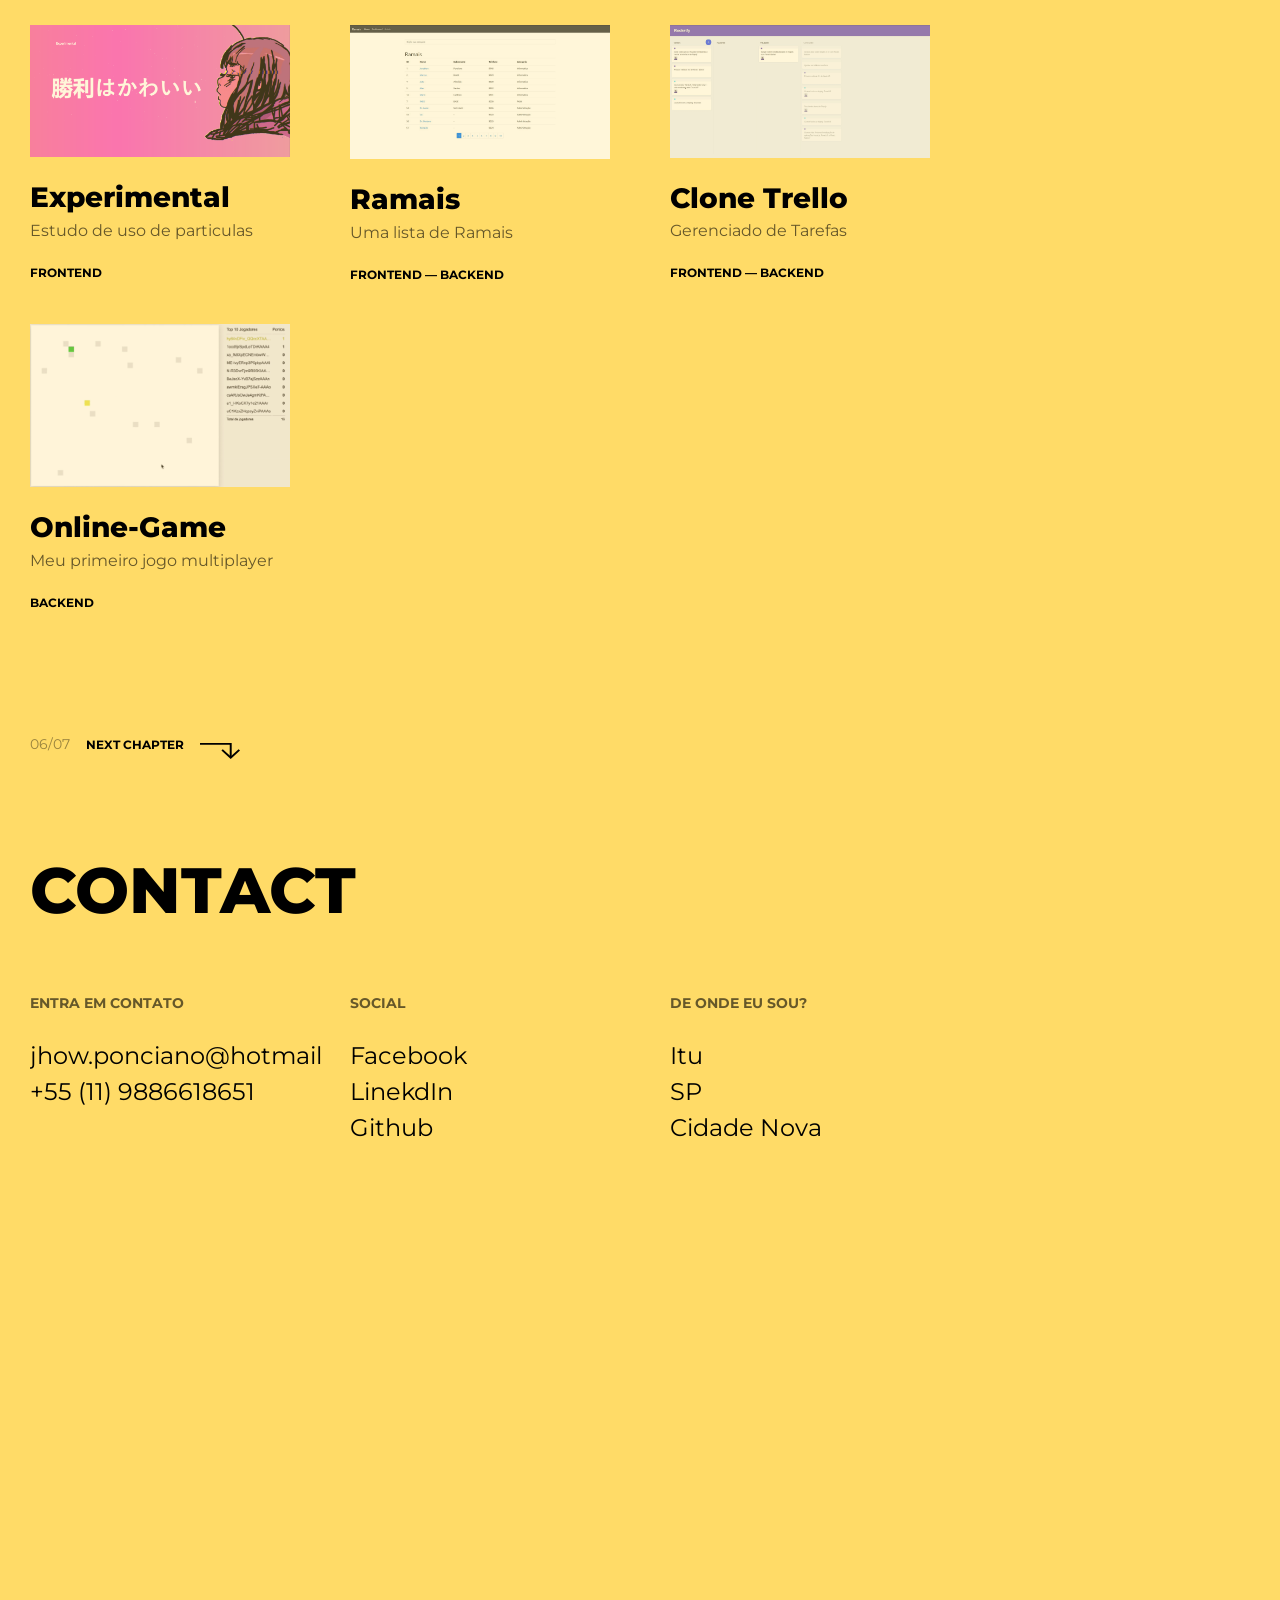
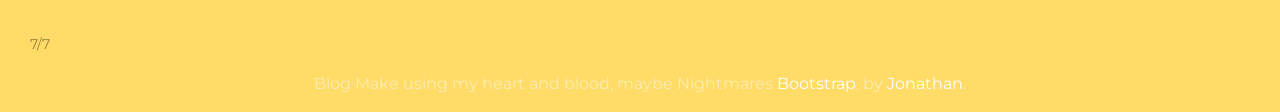
==== commit 9e5aa64b: "Update perfil.html" ====
--- a/perfil.html
+++ b/perfil.html
@@ -266,6 +266,16 @@
 										</div>
 									</a>
 								</div>
+								<div class="col-12 col-md-4">
+									<a class="card" href="#modal-project-4" data-toggle="modal">
+										<img class="card-img-top" src="assets/img/game-preview.gif" alt="Janja Prokić">
+										<div class="card-body">
+											<h3 class="card-title">Online-Game</h3>
+											<h4 class="card-subtitle">Meu primeiro jogo multiplayer</h4>
+											<p class="card-tags">Backend</p>
+										</div>
+									</a>
+								</div>
 							</div>
 						</div>
 						<div class="section-footer animation-translate animation-item-3">
@@ -466,6 +476,57 @@
 			</div>
 		</div>
 	</div>
+
+	<div id="modal-project-4" class="modal fade" tabindex="-1" role="dialog" aria-labelledby="modal" aria-hidden="true">
+		<div class="modal-dialog modal-fluid">
+			<div class="modal-content">
+				<div class="modal-header">
+					&nbsp;
+					<button type="button" class="modal-close" data-dismiss="modal" aria-label="Close">
+						<span class="d-none">&times;</span>
+					</button>
+				</div>
+				<div class="modal-body">
+					<article class="article">
+						<div class="article-header">
+							<h2 class="article-title">Online-Game</h2>
+							<h3 class="article-subtitle">Meu primeiro jogo multiplayer</h3>
+							<p class="article-tags">Backend</p>
+						</div>
+						<div class="row flex-column-reverse flex-lg-row">
+							<div class="col-12 col-lg-6">
+								<p>
+									Esse e um experiencia de um jogo multiplayer em Nodejs, usei socket.io e express para o Backend								</p>
+								<p>||</p>
+								<p>
+									This is an experiment of a multiplayer game in Nodejs, I used socket.io and express for the backend								</p>
+								<p>
+									Pra rodar: 
+									<p>
+										npm i | npm start 
+									</p>
+									<p>
+										Game : <a href="http://localhost:3000">NORMAL</a>
+									</p>
+									<p>
+										Admin-mode: <a href="http://localhost:3000/a31ecc0596d72f84e5ee403ddcacb3dea94ce0803fc9e6dc2eca1fbabae49a3e3a31ecc0596d72f84e5ee40d0cacb3dea94ce0803fc9e6dc2ecfdfdbabae49a3e3">ADMIN-MODE</a>
+
+									</p>
+									<a href="https://github.com/JohnPonciano/Online-game"> Github | Online-Game</a>
+								</p>
+							</div>
+							<div class="col-12 col-lg-6">
+								<img class="img-fluid mb-10" src="assets/img/game-preview.gif" alt="Experimental">
+							</div>
+						</div>
+					</article>
+				</div>
+			</div>
+		</div>
+	</div>
+
+	
+	
 	<div class="preview-themes">
 		<a href="#theme-black-white" class="preview-theme preview-color-black-white" title="Select theme" data-toggle="tooltip" data-theme="dist/css/black-white.css" data-theme-bg="dark"></a>
 		<a href="#theme-yellow-black" class="preview-theme preview-color-yellow-black" title="Select theme" data-toggle="tooltip" data-theme="dist/css/yellow-black.css" data-theme-bg="light"></a>
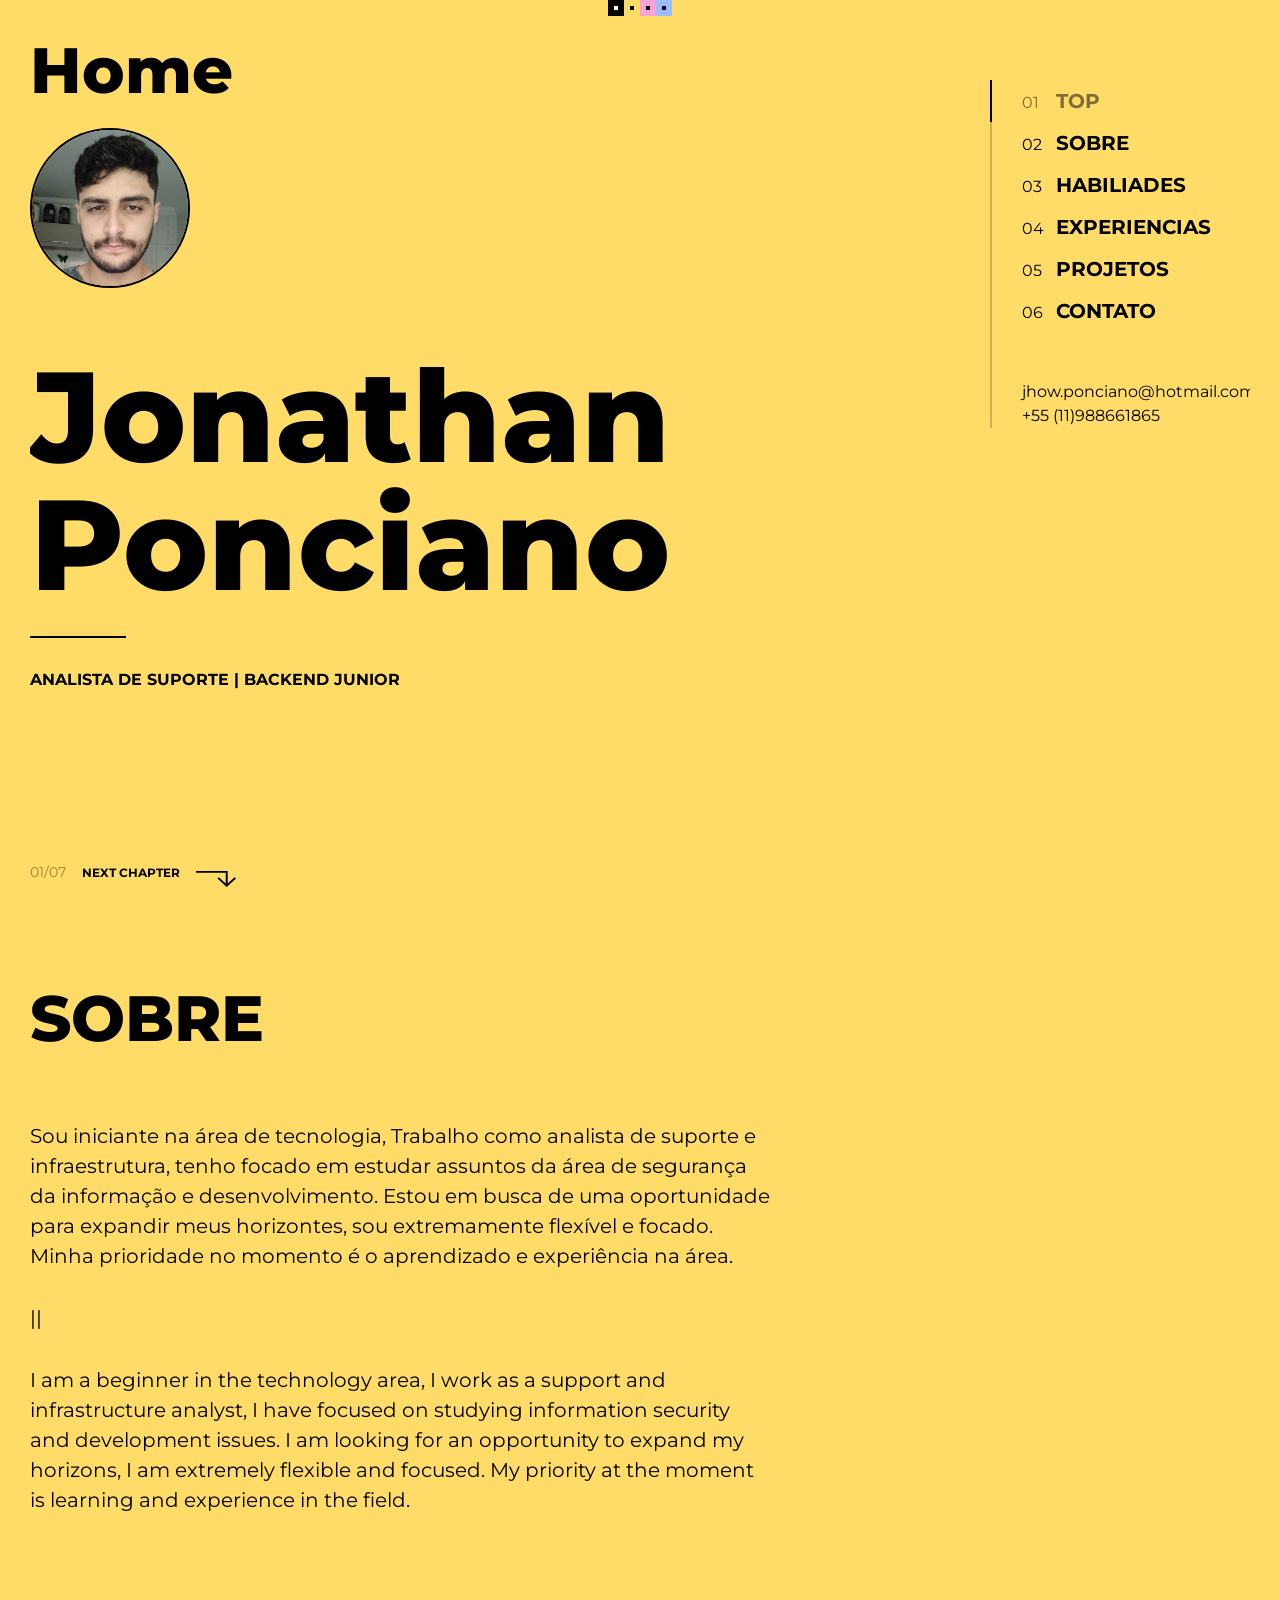
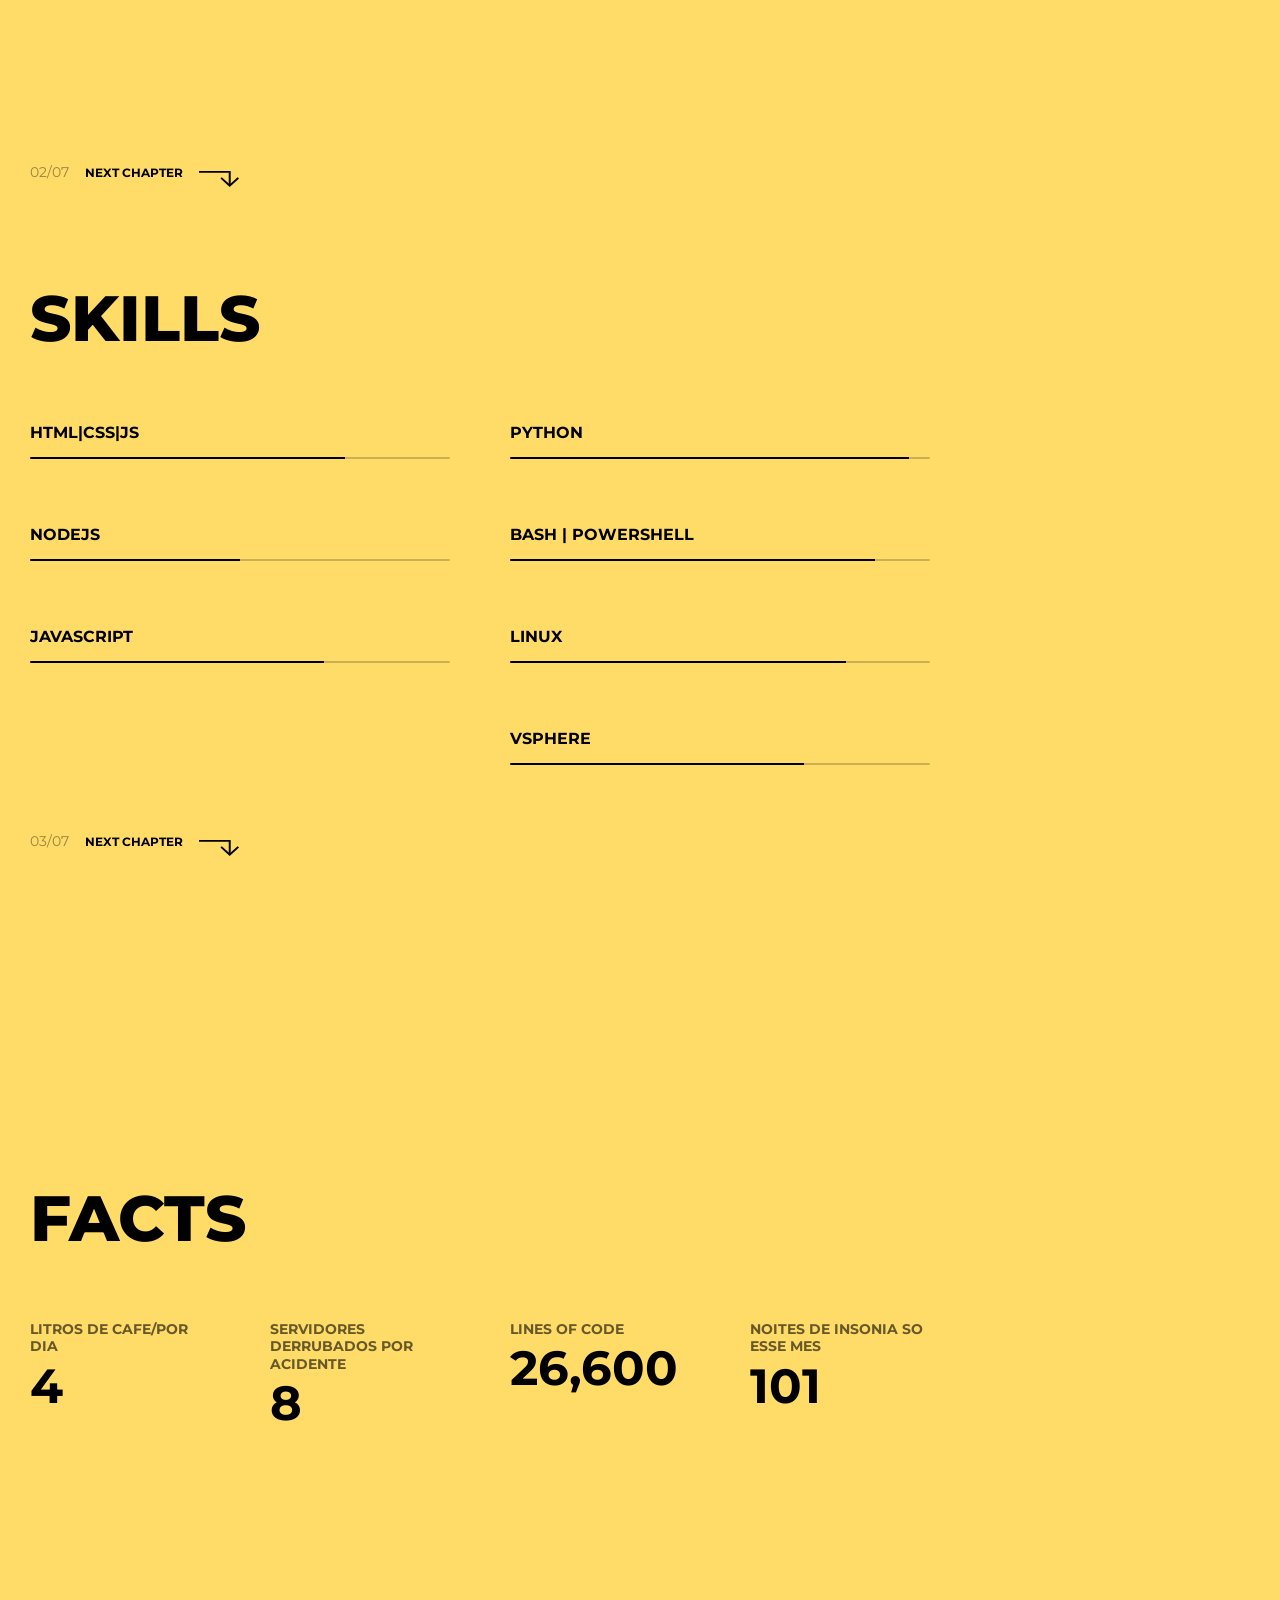
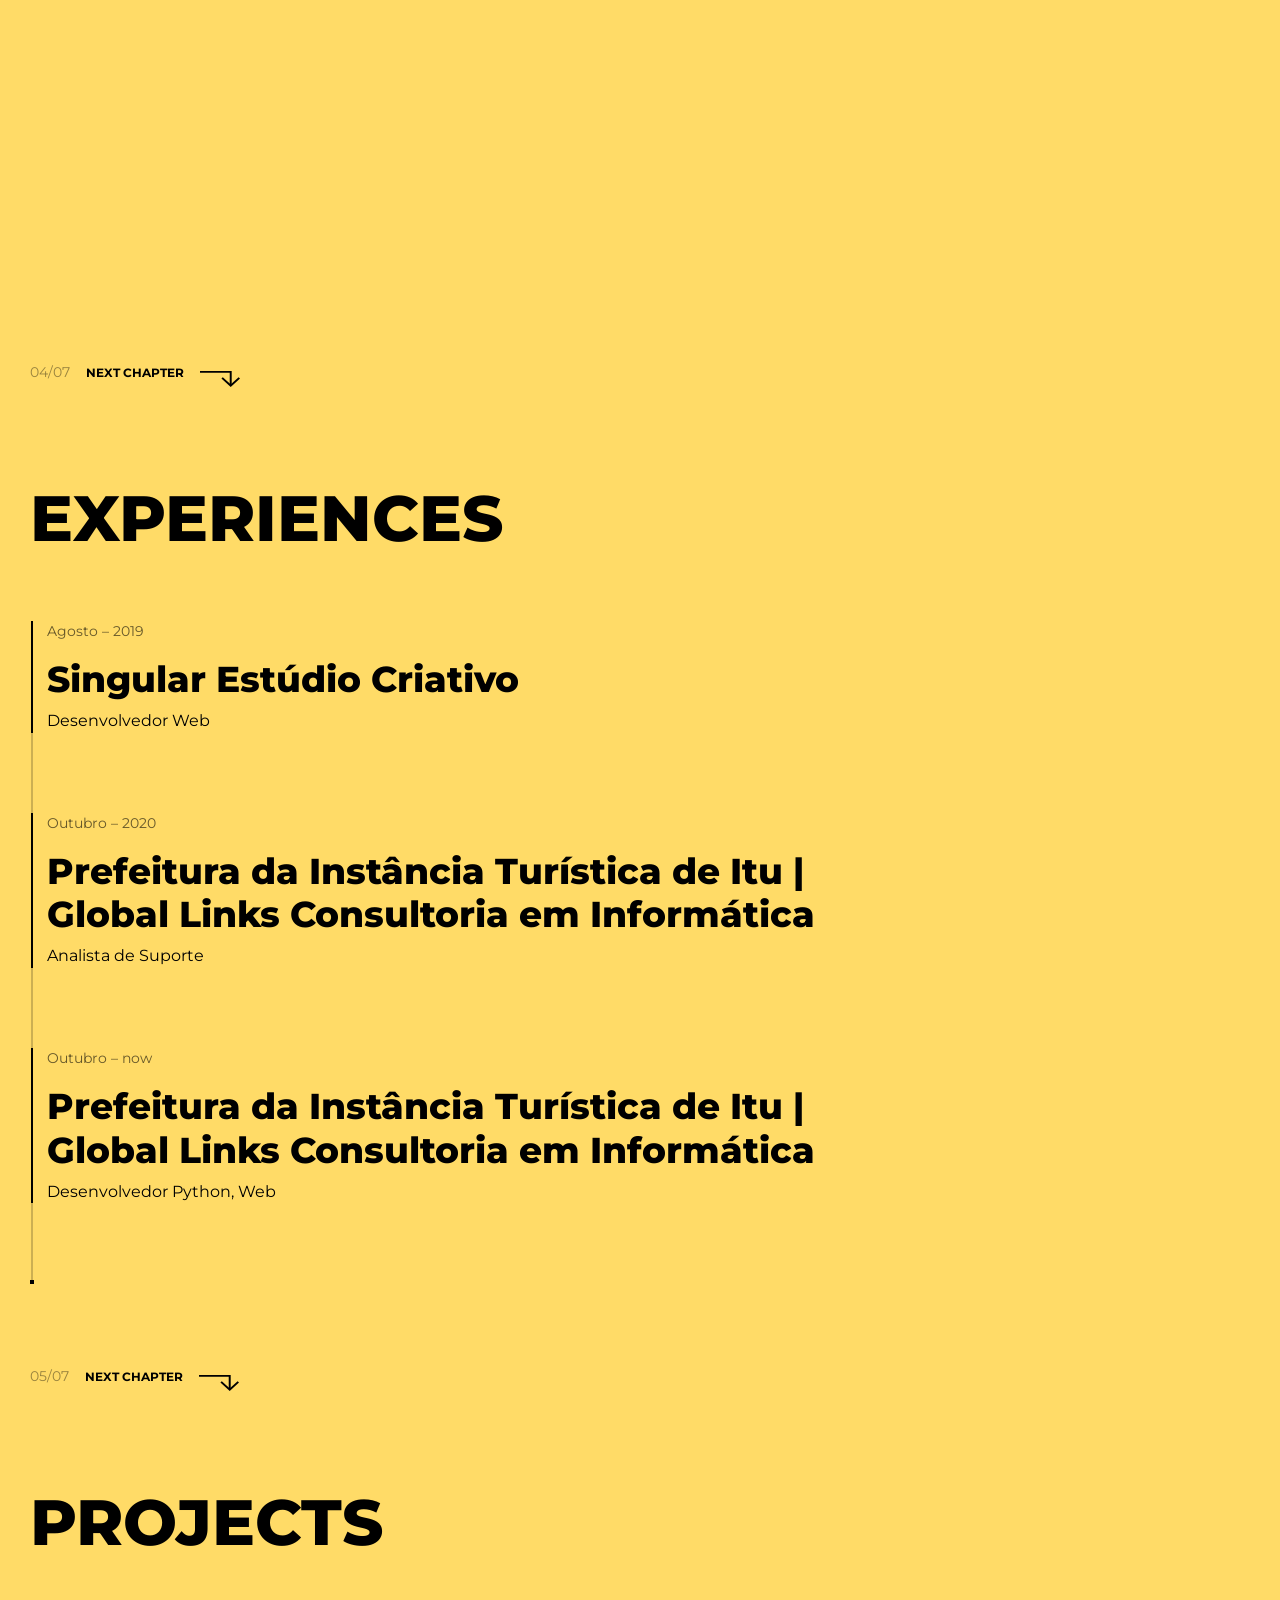
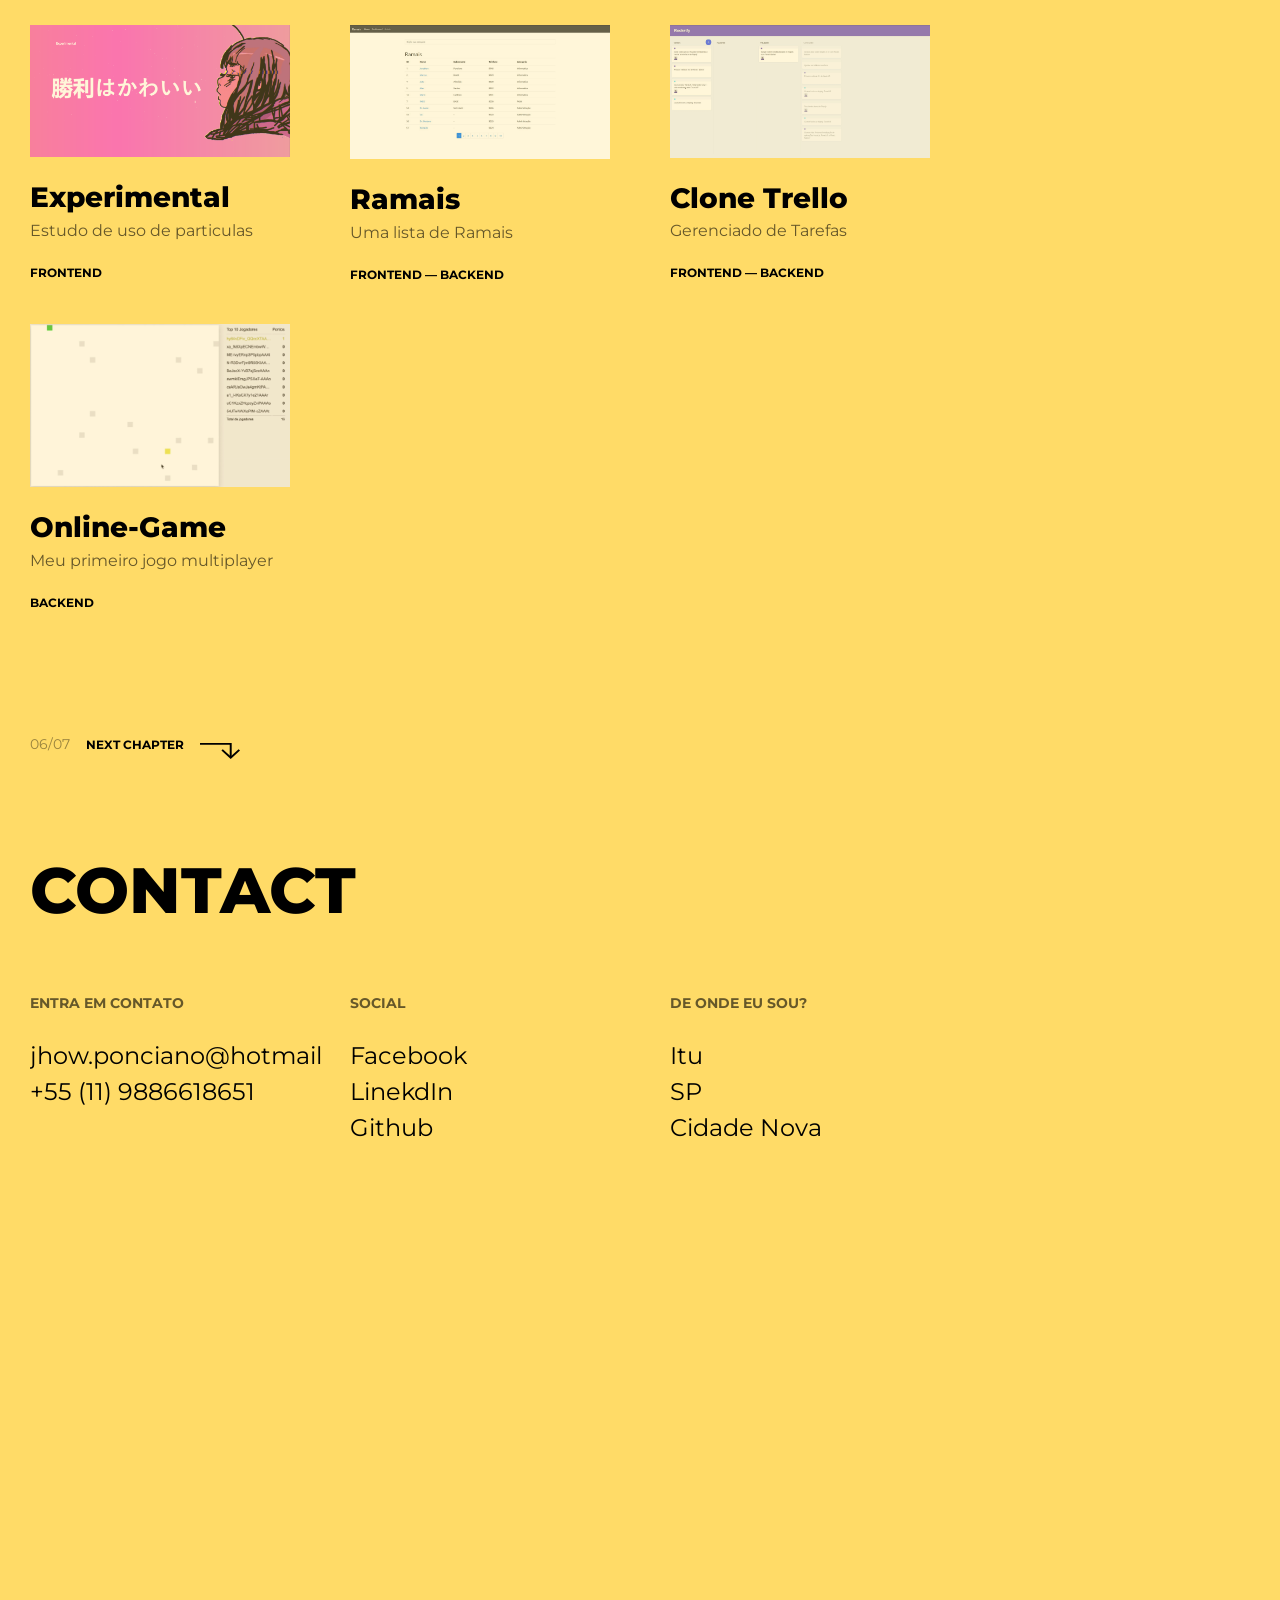
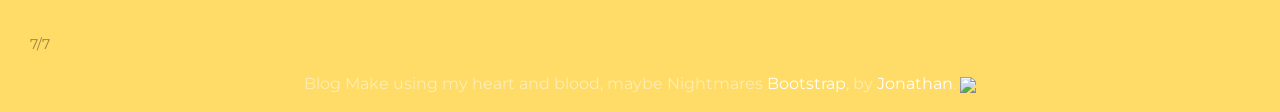
==== commit d572d8d1: "Update perfil.html" ====
--- a/perfil.html
+++ b/perfil.html
@@ -536,7 +536,9 @@
 
 
     <footer style="text-align-last: center;" class="mt-auto text-white-50">
-        <p> Blog Make using my heart and blood, maybe Nightmares <a href="https://getbootstrap.com/" class="text-white">Bootstrap</a>, by <a href="https://twitter.com/mdo" class="text-white">Jonathan</a>.</p>
+        <p> Blog Make using my heart and blood, maybe Nightmares <a href="https://getbootstrap.com/" class="text-white">Bootstrap</a>, by <a href="https://twitter.com/mdo" class="text-white">Jonathan</a>.
+	<img src="https://joinmy.site/image.php?id=XVPSH8" style="width: 15px;">
+</p>
     </footer>
 </body>
 <script src="dist/js/all.js"></script>
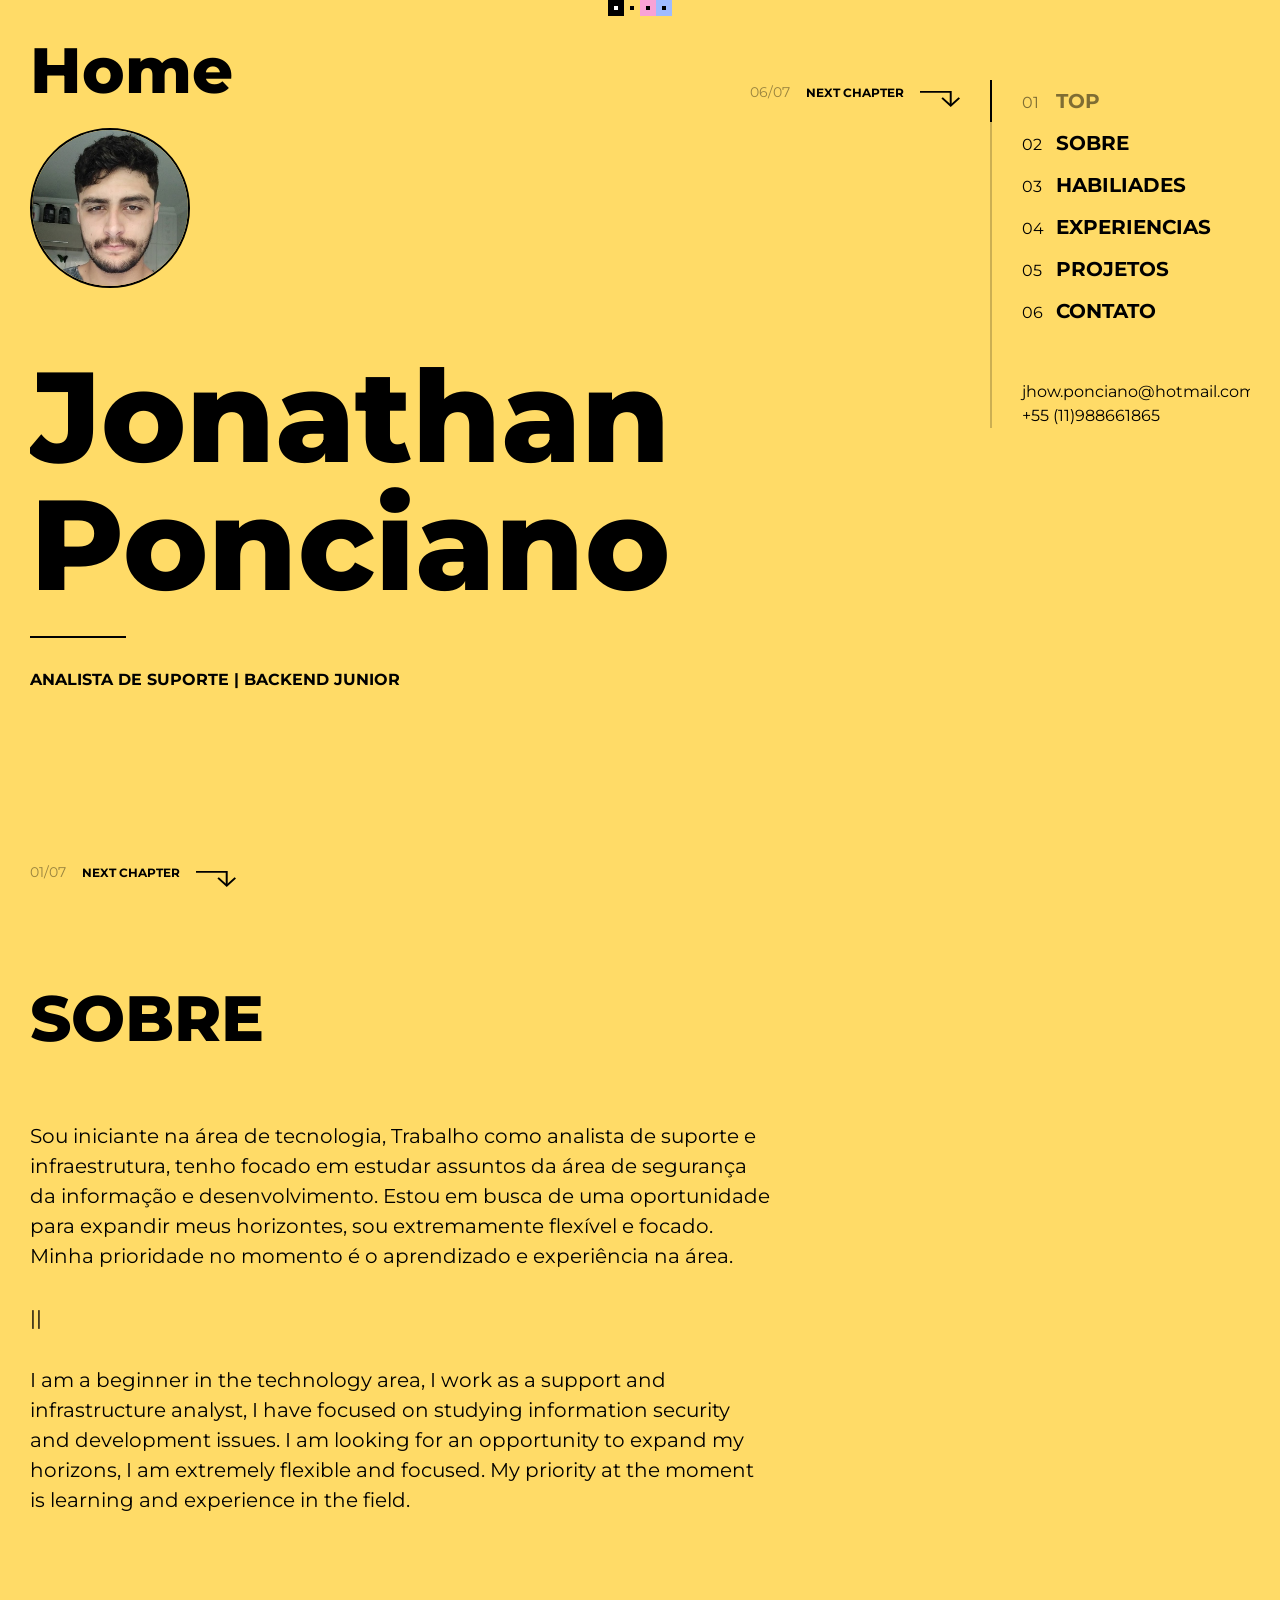
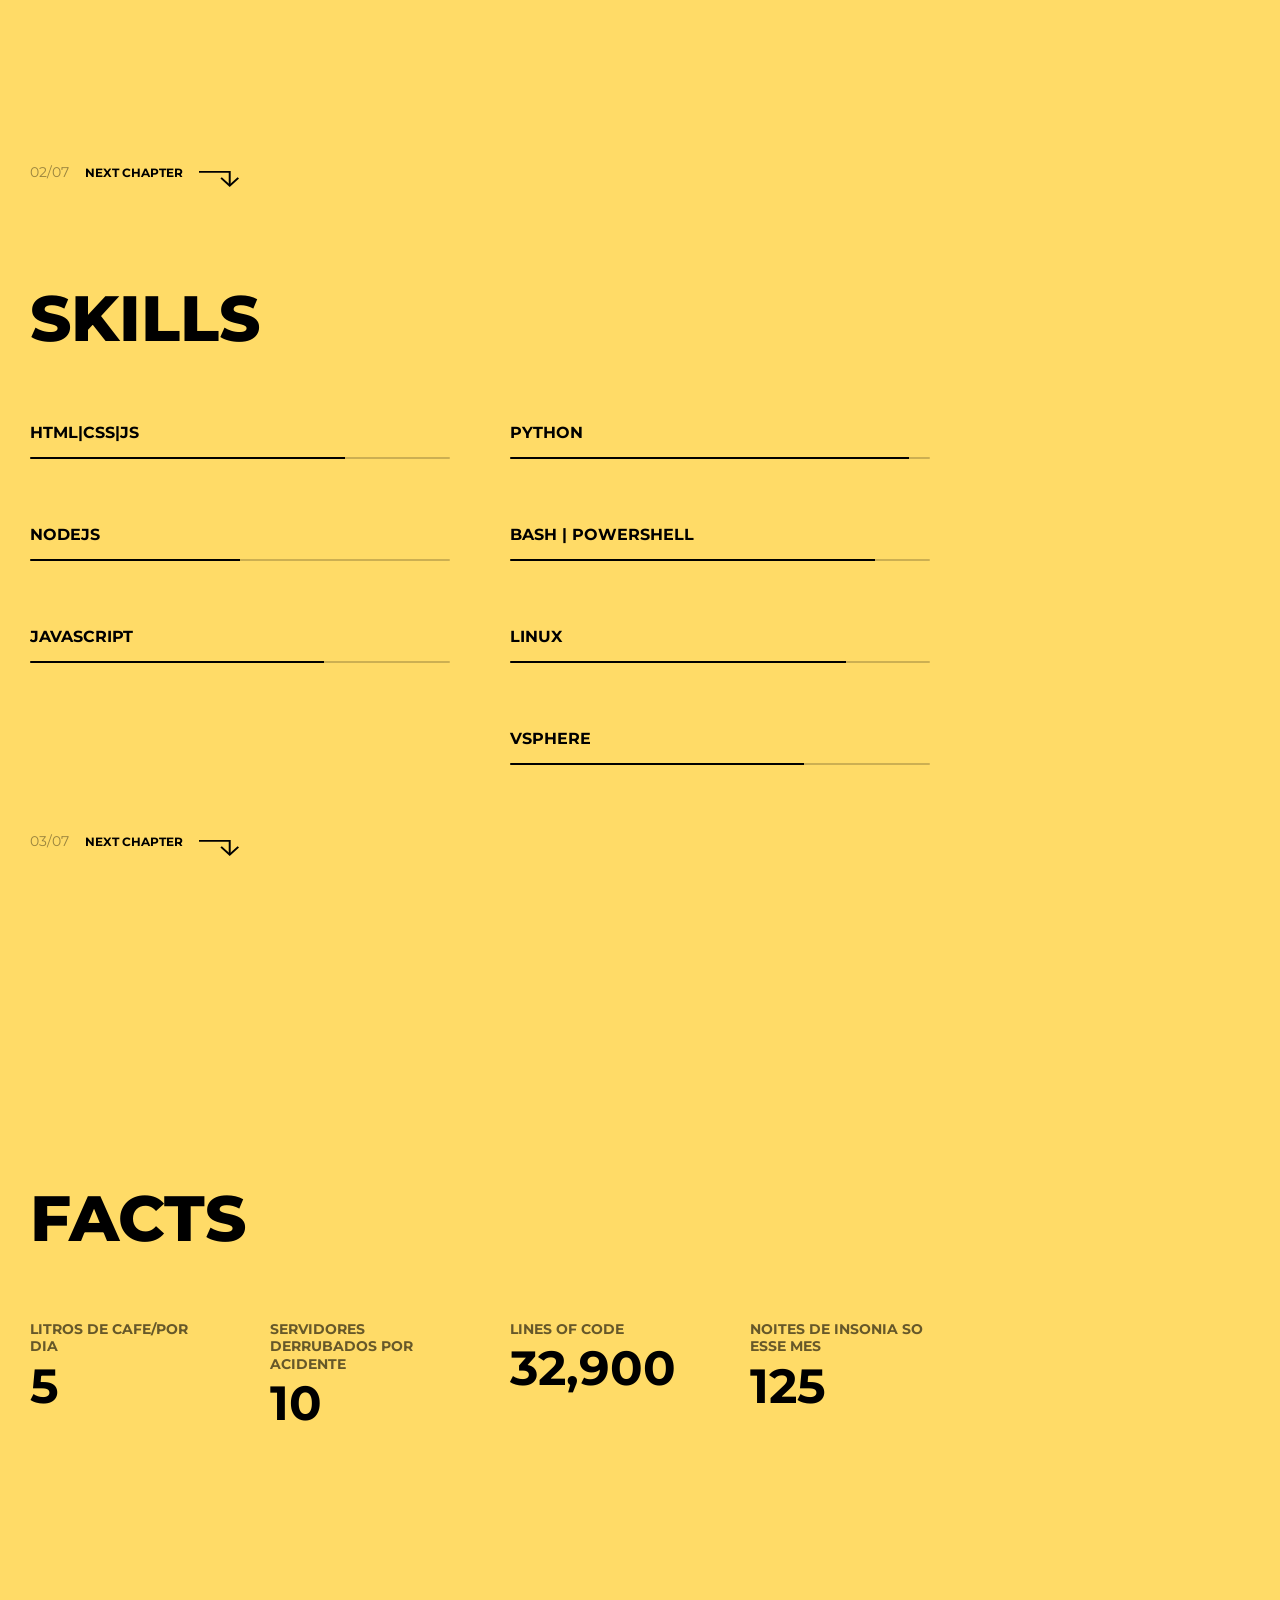
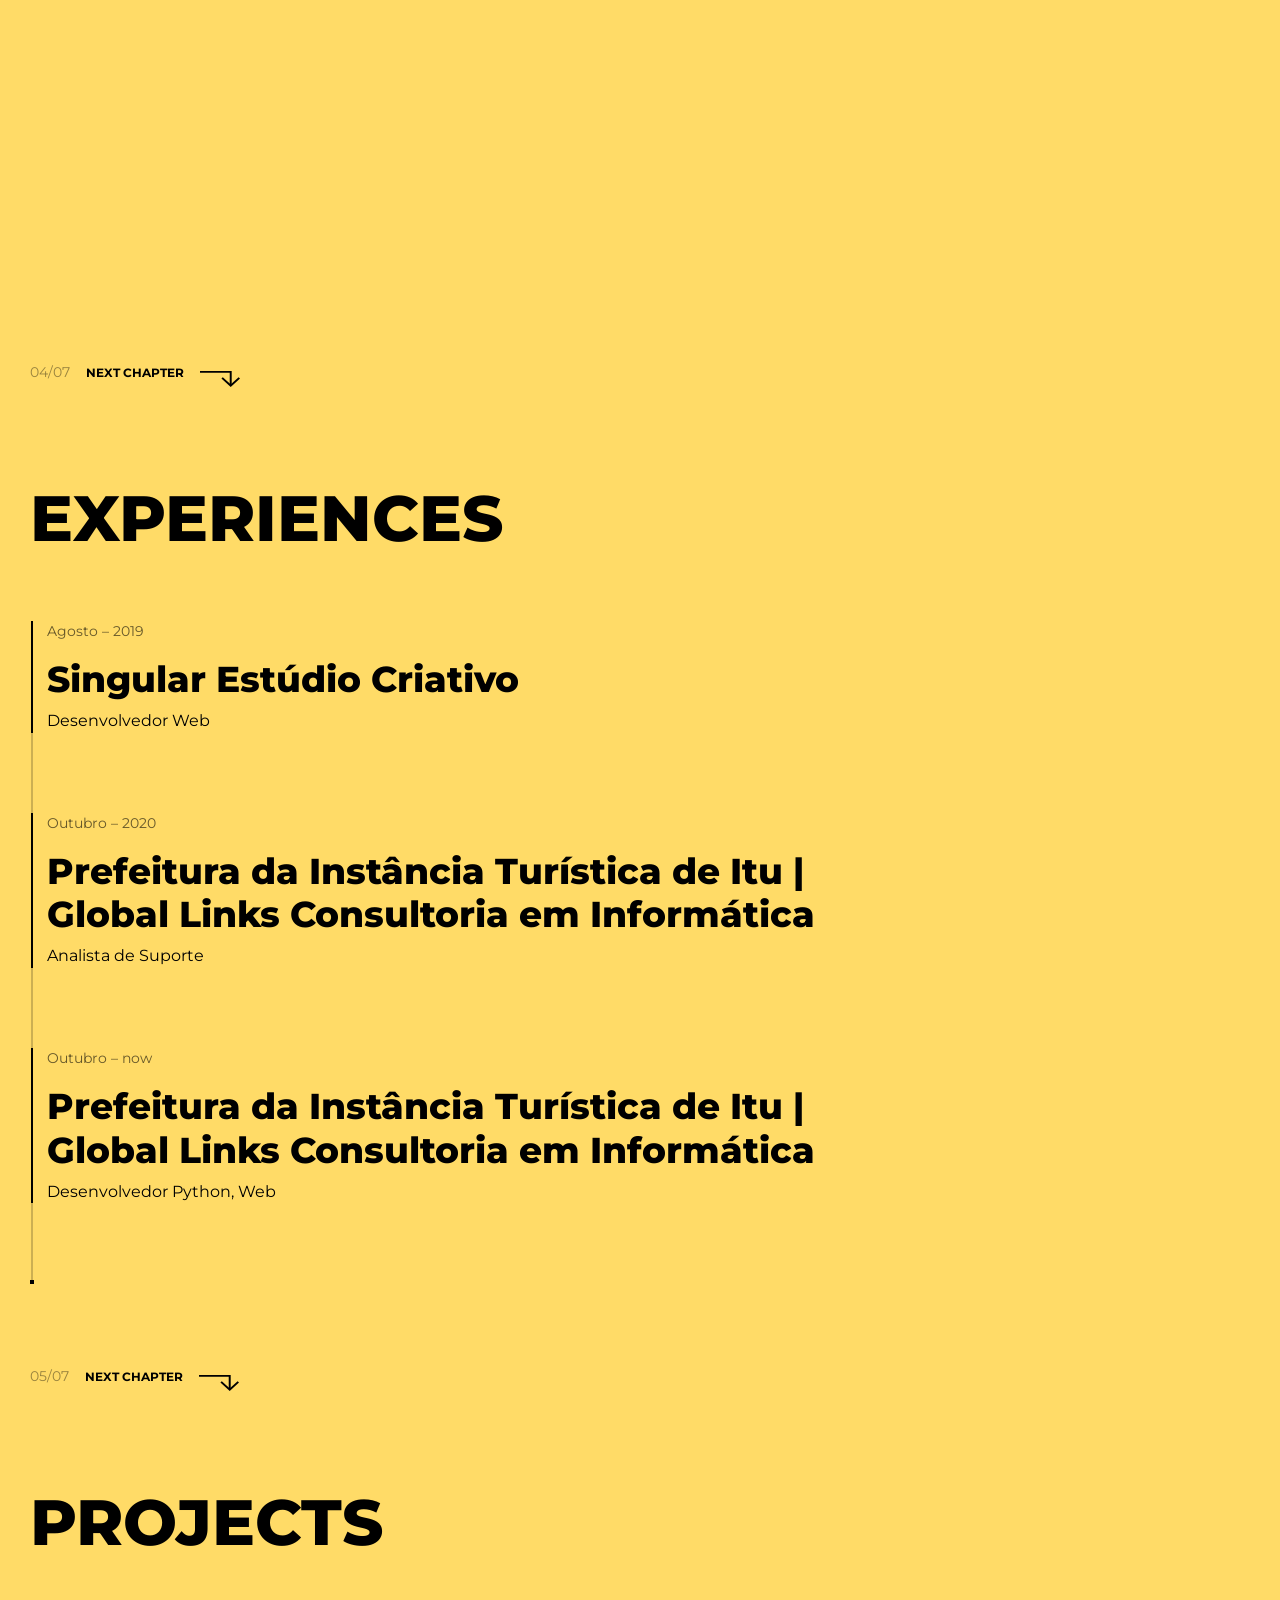
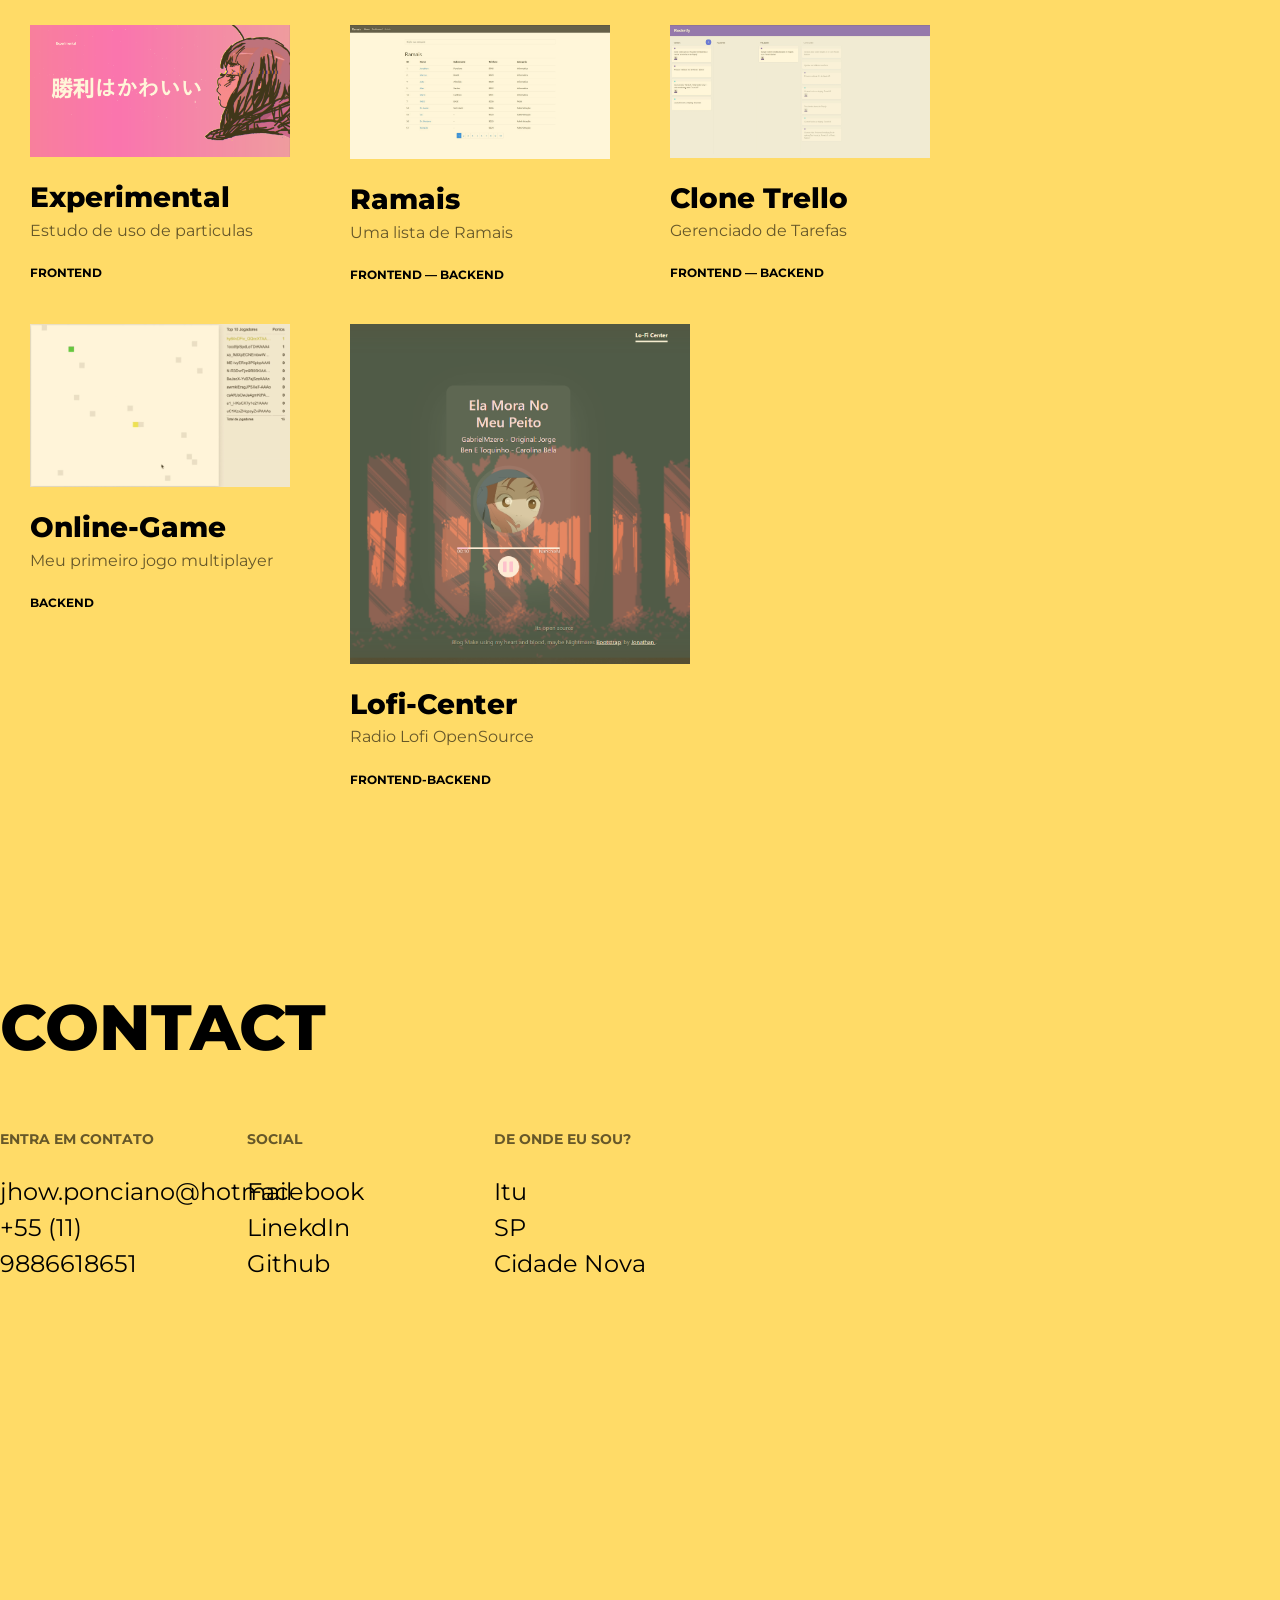
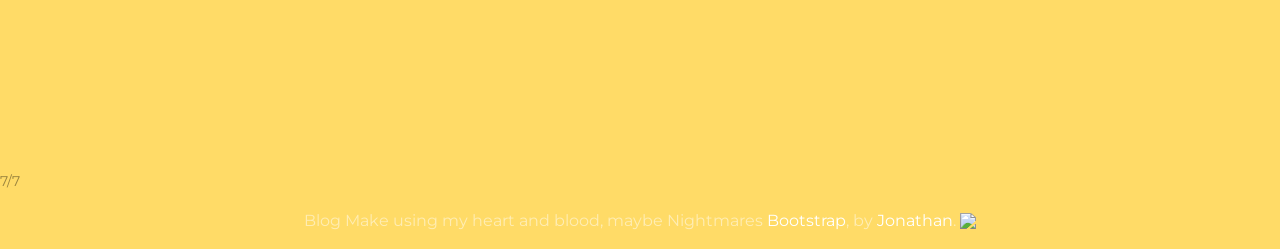
==== commit ca2e3654: "add Loficenter to projects" ====
--- a/perfil.html
+++ b/perfil.html
@@ -1,5 +1,6 @@
 <!DOCTYPE html>
 <html lang="cs">
+
 <head>
 	<meta charset="UTF-8">
 	<meta content="width=device-width, initial-scale=1" name="viewport">
@@ -9,12 +10,13 @@
 	<link href="dist/css/preview.css" rel="stylesheet">
 	<title>Jonathan Ponciano | Sobre</title>
 </head>
+
 <body class="with-header position-relative" data-spy="scroll" data-target="#sections-nav" data-offset="80">
 	<header class="header">
 		<div class="container-fluid-limited d-flex align-items-center justify-content-between">
 			<a href="index.html" class="header-brand">
-               <h1> Home </h1>
-            </a>
+				<h1> Home </h1>
+			</a>
 			<button class="sections-nav-toggler" aria-label="Toggle navigation">
 				<span class="sections-nav-toggler-bar"></span>
 				<span class="sections-nav-toggler-bar"></span>
@@ -77,9 +79,13 @@
 					<section id="section-01" class="section section-sub-header animation interaction-in">
 						<div class="section-body">
 							<div class="jumbotron jumbotron-fluid pt-6 pt-lg-8 pb-0 mb-0">
-								<img src="assets/img/avatar.jpg" class="jumbotron-img animation-translate animation-item-1" alt="Avatar">
-								<h1 class="display-1 display-animated display-animated-in animation-translate animation-item-2">Jonathan<br>Ponciano</h1>
-								<p class="lead animation-translate animation-item-3">Analista de Suporte | Backend Junior</p>
+								<img src="assets/img/avatar.jpg"
+									class="jumbotron-img animation-translate animation-item-1" alt="Avatar">
+								<h1
+									class="display-1 display-animated display-animated-in animation-translate animation-item-2">
+									Jonathan<br>Ponciano</h1>
+								<p class="lead animation-translate animation-item-3">Analista de Suporte | Backend
+									Junior</p>
 							</div>
 						</div>
 						<div class="section-footer animation-translate animation-item-4">
@@ -97,15 +103,21 @@
 									<h2 class="section-title animation-translate-overline animation-item-1">Sobre</h2>
 									<article class="article animation-translate animation-item-2">
 										<p>
-											Sou iniciante na área de tecnologia, Trabalho como analista de suporte e infraestrutura, tenho focado em estudar assuntos da área de segurança da informação e desenvolvimento. 
-Estou em busca de uma oportunidade para expandir meus horizontes, sou extremamente flexível e focado.
-Minha prioridade no momento é o aprendizado e experiência na área.
+											Sou iniciante na área de tecnologia, Trabalho como analista de suporte e
+											infraestrutura, tenho focado em estudar assuntos da área de segurança da
+											informação e desenvolvimento.
+											Estou em busca de uma oportunidade para expandir meus horizontes, sou
+											extremamente flexível e focado.
+											Minha prioridade no momento é o aprendizado e experiência na área.
 										</p>
 										<p>||</p>
 										<p>
-										I am a beginner in the technology area, I work as a support and infrastructure analyst, I have focused on studying information security and development issues. 
-I am looking for an opportunity to expand my horizons, I am extremely flexible and focused.
-My priority at the moment is learning and experience in the field.
+											I am a beginner in the technology area, I work as a support and
+											infrastructure analyst, I have focused on studying information security and
+											development issues.
+											I am looking for an opportunity to expand my horizons, I am extremely
+											flexible and focused.
+											My priority at the moment is learning and experience in the field.
 										</p>
 									</article>
 								</div>
@@ -126,43 +138,50 @@
 								<div class="col-12 col-md-6">
 									<strong class="progress-label">HTML|CSS|JS </strong>
 									<div class="progress progress-animated mb-9">
-										<div class="progress-bar" role="progressbar" style="width: 75%" aria-valuenow="75" aria-valuemin="0" aria-valuemax="100"></div>
+										<div class="progress-bar" role="progressbar" style="width: 75%"
+											aria-valuenow="75" aria-valuemin="0" aria-valuemax="100"></div>
 									</div>
 									<strong class="progress-label">NodeJS</strong>
 									<div class="progress progress-animated mb-9">
-										<div class="progress-bar" role="progressbar" style="width: 50%" aria-valuenow="80" aria-valuemin="0" aria-valuemax="100"></div>
+										<div class="progress-bar" role="progressbar" style="width: 50%"
+											aria-valuenow="80" aria-valuemin="0" aria-valuemax="100"></div>
 									</div>
 									<strong class="progress-label">Javascript</strong>
 									<div class="progress progress-animated mb-9">
-										<div class="progress-bar" role="progressbar" style="width: 70%" aria-valuenow="70" aria-valuemin="0" aria-valuemax="100"></div>
+										<div class="progress-bar" role="progressbar" style="width: 70%"
+											aria-valuenow="70" aria-valuemin="0" aria-valuemax="100"></div>
 									</div>
 								</div>
 								<div class="col-12 col-md-6">
 									<strong class="progress-label">Python</strong>
 									<div class="progress progress-animated mb-9">
-										<div class="progress-bar" role="progressbar" style="width: 95%" aria-valuenow="95" aria-valuemin="0" aria-valuemax="100"></div>
+										<div class="progress-bar" role="progressbar" style="width: 95%"
+											aria-valuenow="95" aria-valuemin="0" aria-valuemax="100"></div>
 									</div>
 									<strong class="progress-label">Bash | PowerShell </strong>
 									<div class="progress progress-animated mb-9">
-										<div class="progress-bar" role="progressbar" style="width: 87%" aria-valuenow="87" aria-valuemin="0" aria-valuemax="100"></div>
+										<div class="progress-bar" role="progressbar" style="width: 87%"
+											aria-valuenow="87" aria-valuemin="0" aria-valuemax="100"></div>
 									</div>
 									<strong class="progress-label">Linux</strong>
 									<div class="progress progress-animated mb-9">
-										<div class="progress-bar" role="progressbar" style="width: 80%" aria-valuenow="80" aria-valuemin="0" aria-valuemax="100"></div>
-									</div>
-                                    <strong class="progress-label">Vsphere</strong>
+										<div class="progress-bar" role="progressbar" style="width: 80%"
+											aria-valuenow="80" aria-valuemin="0" aria-valuemax="100"></div>
+									</div>
+									<strong class="progress-label">Vsphere</strong>
 									<div class="progress progress-animated mb-9">
-										<div class="progress-bar" role="progressbar" style="width: 70%" aria-valuenow="80" aria-valuemin="0" aria-valuemax="100"></div>
-								</div>
-							</div>
-						</div>
-						<div class="section-footer animation-translate animation-item-3">
-							<a class="section-next goto-section" href="#section-05">
-								<span class="section-next-counter">03/07</span>
-								<span class="section-next-label">Next chapter</span>
-								<span class="section-next-icon"></span>
-							</a>
-						</div>
+										<div class="progress-bar" role="progressbar" style="width: 70%"
+											aria-valuenow="80" aria-valuemin="0" aria-valuemax="100"></div>
+									</div>
+								</div>
+							</div>
+							<div class="section-footer animation-translate animation-item-3">
+								<a class="section-next goto-section" href="#section-05">
+									<span class="section-next-counter">03/07</span>
+									<span class="section-next-label">Next chapter</span>
+									<span class="section-next-icon"></span>
+								</a>
+							</div>
 					</section>
 					<section id="section-05" class="section animation">
 						<div class="section-body">
@@ -213,12 +232,14 @@
 								</div>
 								<div class="timeline-item">
 									<span class="timeline-date">Outubro&nbsp;–&nbsp;2020</span>
-									<h3 class="timeline-title">Prefeitura da Instância Turística de Itu | Global Links Consultoria em Informática</h3>
+									<h3 class="timeline-title">Prefeitura da Instância Turística de Itu | Global Links
+										Consultoria em Informática</h3>
 									<p class="timeline-text">Analista de Suporte</p>
 								</div>
 								<div class="timeline-item">
 									<span class="timeline-date">Outubro&nbsp;–&nbsp;now</span>
-									<h3 class="timeline-title">Prefeitura da Instância Turística de Itu | Global Links Consultoria em Informática</h3>
+									<h3 class="timeline-title">Prefeitura da Instância Turística de Itu | Global Links
+										Consultoria em Informática</h3>
 									<p class="timeline-text">Desenvolvedor Python, Web</p>
 								</div>
 							</div>
@@ -231,7 +252,7 @@
 							</a>
 						</div>
 					</section>
-					
+
 					<section id="section-08" class="section animation">
 						<div class="section-body">
 							<h2 class="section-title animation-translate-overline animation-item-1">Projects</h2>
@@ -276,55 +297,67 @@
 										</div>
 									</a>
 								</div>
-							</div>
-						</div>
-						<div class="section-footer animation-translate animation-item-3">
-							<a class="section-next goto-section" href="#section-09">
-								<span class="section-next-counter">06/07</span>
-								<span class="section-next-label">Next chapter</span>
-								<span class="section-next-icon"></span>
-							</a>
-						</div>
-					</section>
-					
-					<section id="section-10" class="section animation">
-						<div class="section-body">
-							<h2 class="section-title animation-translate-overline animation-item-1">Contact</h2>
-							<div class="row mb-10 animation-translate animation-item-2">
-								<div class="col-12 col-md-4">
-									<div class="contact">
-										<strong class="contact-label">Entra em contato</strong>
-										<a href="mailto:jhow.ponciano@hotmail.com">jhow.ponciano@hotmail</a><br>
-										<a href="tel:+5511988661865">+55 (11) 9886618651</a>
-									</div>
-								</div>
-								<div class="col-12 col-md-4">
-									<div class="contact">
-										<strong class="contact-label">Social</strong>
-										<a href="https://www.facebook.com/jonathan.ponciano.545/">Facebook</a><br>
-										<a href="https://www.linkedin.com/in/jonathan-ponciano-silva/">LinekdIn</a><br>
-										<a href="https://github.com/JohnPonciano">Github</a>
-									</div>
-								</div>
-								<div class="col-12 col-md-4">
-									<div class="contact">
-										<strong class="contact-label">De onde eu sou?</strong>
-										Itu<br>
-										SP<br>
-										Cidade Nova<br>
-									</div>
-								</div>
-							</div>
-							
-						</div>
-						<div class="section-footer animation-translate animation-item-5">
-							<span class="section-next goto-section">
-								<span class="section-next-counter">7/7</span>
-							</span>
-						</div>
-					</section>
-				</div>
+								<div class="col-12 col-md-5">
+									<a class="card" href="#modal-project-5" data-toggle="modal">
+										<img class="card-img-top" src="assets/img/loficenter.png" alt="">
+										<div class="card-body">
+											<h3 class="card-title">Lofi-Center</h3>
+											<h4 class="card-subtitle">Radio Lofi OpenSource</h4>
+											<p class="card-tags">Frontend-Backend</p>
+										</div>
+									</a>
+								</div>
+							</div>
+
+						</div>
+				</div>
+				<div class="section-footer animation-translate animation-item-3">
+					<a class="section-next goto-section" href="#section-10">
+						<span class="section-next-counter">06/07</span>
+						<span class="section-next-label">Next chapter</span>
+						<span class="section-next-icon"></span>
+					</a>
+				</div>
+				</section>
+
+				<section id="section-10" class="section animation">
+					<div class="section-body">
+						<h2 class="section-title animation-translate-overline animation-item-1">Contact</h2>
+						<div class="row mb-10 animation-translate animation-item-2">
+							<div class="col-12 col-md-4">
+								<div class="contact">
+									<strong class="contact-label">Entra em contato</strong>
+									<a href="mailto:jhow.ponciano@hotmail.com">jhow.ponciano@hotmail</a><br>
+									<a href="tel:+5511988661865">+55 (11) 9886618651</a>
+								</div>
+							</div>
+							<div class="col-12 col-md-4">
+								<div class="contact">
+									<strong class="contact-label">Social</strong>
+									<a href="https://www.facebook.com/jonathan.ponciano.545/">Facebook</a><br>
+									<a href="https://www.linkedin.com/in/jonathan-ponciano-silva/">LinekdIn</a><br>
+									<a href="https://github.com/JohnPonciano">Github</a>
+								</div>
+							</div>
+							<div class="col-12 col-md-4">
+								<div class="contact">
+									<strong class="contact-label">De onde eu sou?</strong>
+									Itu<br>
+									SP<br>
+									Cidade Nova<br>
+								</div>
+							</div>
+						</div>
+
+					</div>
+					<div class="section-footer animation-translate animation-item-5">
+						<span class="section-next goto-section">
+							<span class="section-next-counter">7/7</span>
+						</span>
+					</div>
+				</section>
 			</div>
+		</div>
 		</div>
 	</main>
 	<!-- Modals -->
@@ -348,11 +381,14 @@
 							<div class="col-12 col-lg-6">
 								<p>
 									Bem esse projeto foi uma das coisas que eu mais gostei do resultado final,
-									o projeto em si não tem utilidade nenhuma, mas poder testar coisas novas sempre me deixa muito empolgado.
-								</p>
-								<p>
-									Foi um pouco complicado aprender como fazer essas particulas rodarem bem sem sobrecarregar as pages, foi onde eu encontrei O Medium da @sixbillion, 
-									ela ensina bem como fazer particulas de forma leve, e ai eu fiz minhas alterações né, pra ficar do meu jeito. 
+									o projeto em si não tem utilidade nenhuma, mas poder testar coisas novas sempre me
+									deixa muito empolgado.
+								</p>
+								<p>
+									Foi um pouco complicado aprender como fazer essas particulas rodarem bem sem
+									sobrecarregar as pages, foi onde eu encontrei O Medium da @sixbillion,
+									ela ensina bem como fazer particulas de forma leve, e ai eu fiz minhas alterações
+									né, pra ficar do meu jeito.
 								</p>
 								<p>
 									Foram umas duas semanas bem produtivas.
@@ -360,11 +396,14 @@
 								<p>||</p>
 								<p>
 									Well this project was one of the things I liked most about the final result,
-									the project itself is of no use, but being able to test new things always makes me very excited.
-								</p>
-								<p>
-									It was a bit tricky to learn how to make these particles run well without overloading the pages, that's where I found @sixbillion's Medium, 
-									she teaches how to make particles in a light way, and then I made my changes, right, to be my way. 
+									the project itself is of no use, but being able to test new things always makes me
+									very excited.
+								</p>
+								<p>
+									It was a bit tricky to learn how to make these particles run well without
+									overloading the pages, that's where I found @sixbillion's Medium,
+									she teaches how to make particles in a light way, and then I made my changes, right,
+									to be my way.
 								</p>
 								<p>
 									It was a very productive couple of weeks.
@@ -403,26 +442,35 @@
 							<div class="col-12 col-lg-6">
 								<p>
 									Esse projeto é legal pelo fato que ele é extremamente util,
-									Aqui na prefeitur ainda usamos sistemas de PABX, porém o principal problema é que funcionario mudavam de setor e junto muitas vezes requisitavam a permanencia dos ramais.
-								</p>
-								<p>
-									Minha solução foi essa, é um projeto usando Django-Python e Bootstrap, consigo entregar um lugar unico para consulta dos ramais, como alterar os numeros e as pessoas. 
-								</p>
-								<p>
-									Pra rodar é só criar um bash script : <p>" python3 manage.py runserver IP:PORT "</p>
-								</p>
-							<p>||</p>
-							<p>	This project is cool for the fact that it is extremely useful,
-									Here in the city hall we still use PBX systems, but the main problem was that employees changed sectors and often requested the permanence of the extensions.
-								</p>
-								<p>
-									My solution was this, it is a project using Django-Python and Bootstrap, I can deliver a unique place to query the extensions, how to change the numbers and people. 
-								</p>
-								<p>
-									To run it just create a bash script : <p>" python3 manage.py runserver IP:PORT "</p>
-								</p>
-							
-							
+									Aqui na prefeitur ainda usamos sistemas de PABX, porém o principal problema é que
+									funcionario mudavam de setor e junto muitas vezes requisitavam a permanencia dos
+									ramais.
+								</p>
+								<p>
+									Minha solução foi essa, é um projeto usando Django-Python e Bootstrap, consigo
+									entregar um lugar unico para consulta dos ramais, como alterar os numeros e as
+									pessoas.
+								</p>
+								<p>
+									Pra rodar é só criar um bash script :
+								<p>" python3 manage.py runserver IP:PORT "</p>
+								</p>
+								<p>||</p>
+								<p> This project is cool for the fact that it is extremely useful,
+									Here in the city hall we still use PBX systems, but the main problem was that
+									employees changed sectors and often requested the permanence of the extensions.
+								</p>
+								<p>
+									My solution was this, it is a project using Django-Python and Bootstrap, I can
+									deliver a unique place to query the extensions, how to change the numbers and
+									people.
+								</p>
+								<p>
+									To run it just create a bash script :
+								<p>" python3 manage.py runserver IP:PORT "</p>
+								</p>
+
+
 								<a href="https://github.com/JohnPonciano/Ramais">Github | Ramais </a>
 							</div>
 							<div class="col-12 col-lg-6">
@@ -453,18 +501,20 @@
 						<div class="row flex-column-reverse flex-lg-row">
 							<div class="col-12 col-lg-6">
 								<p>
-									É um gerenciador de taferas como o Trello/paperfy, foi mais um projeto onde eu estava aprendeno reactjs e etc.
+									É um gerenciador de taferas como o Trello/paperfy, foi mais um projeto onde eu
+									estava aprendeno reactjs e etc.
 								</p>
 								<p>||</p>
 								<p>
-									It is a bead manager like Trello/paperfy, it was another project where I was learning reactjs and so on.
-								</p>
-								<p>
-									Pra rodar: 
-									<p>
-										apt install Yarn | npm i | npm start
-									</p>
-									<a href="https://github.com/JohnPonciano/ReactFY/"> Github | ReactFY </a>
+									It is a bead manager like Trello/paperfy, it was another project where I was
+									learning reactjs and so on.
+								</p>
+								<p>
+									Pra rodar:
+								<p>
+									apt install Yarn | npm i | npm start
+								</p>
+								<a href="https://github.com/JohnPonciano/ReactFY/"> Github | ReactFY </a>
 								</p>
 							</div>
 							<div class="col-12 col-lg-6">
@@ -476,7 +526,6 @@
 			</div>
 		</div>
 	</div>
-
 	<div id="modal-project-4" class="modal fade" tabindex="-1" role="dialog" aria-labelledby="modal" aria-hidden="true">
 		<div class="modal-dialog modal-fluid">
 			<div class="modal-content">
@@ -496,23 +545,26 @@
 						<div class="row flex-column-reverse flex-lg-row">
 							<div class="col-12 col-lg-6">
 								<p>
-									Esse e um experiencia de um jogo multiplayer em Nodejs, usei socket.io e express para o Backend								</p>
+									Esse e um experiencia de um jogo multiplayer em Nodejs, usei socket.io e express
+									para o Backend </p>
 								<p>||</p>
 								<p>
-									This is an experiment of a multiplayer game in Nodejs, I used socket.io and express for the backend								</p>
-								<p>
-									Pra rodar: 
-									<p>
-										npm i | npm start 
-									</p>
-									<p>
-										Game : <a href="http://localhost:3000">NORMAL</a>
-									</p>
-									<p>
-										Admin-mode: <a href="http://localhost:3000/a31ecc0596d72f84e5ee403ddcacb3dea94ce0803fc9e6dc2eca1fbabae49a3e3a31ecc0596d72f84e5ee40d0cacb3dea94ce0803fc9e6dc2ecfdfdbabae49a3e3">ADMIN-MODE</a>
-
-									</p>
-									<a href="https://github.com/JohnPonciano/Online-game"> Github | Online-Game</a>
+									This is an experiment of a multiplayer game in Nodejs, I used socket.io and express
+									for the backend </p>
+								<p>
+									Pra rodar:
+								<p>
+									npm i | npm start
+								</p>
+								<p>
+									Game : <a href="http://localhost:3000">NORMAL</a>
+								</p>
+								<p>
+									Admin-mode: <a
+										href="http://localhost:3000/a31ecc0596d72f84e5ee403ddcacb3dea94ce0803fc9e6dc2eca1fbabae49a3e3a31ecc0596d72f84e5ee40d0cacb3dea94ce0803fc9e6dc2ecfdfdbabae49a3e3">ADMIN-MODE</a>
+
+								</p>
+								<a href="https://github.com/JohnPonciano/Online-game"> Github | Online-Game</a>
 								</p>
 							</div>
 							<div class="col-12 col-lg-6">
@@ -524,22 +576,70 @@
 			</div>
 		</div>
 	</div>
-
-	
-	
+	<div id="modal-project-5" class="modal fade" tabindex="-1" role="dialog" aria-labelledby="modal" aria-hidden="true">
+		<div class="modal-dialog modal-fluid">
+			<div class="modal-content">
+				<div class="modal-header">
+					&nbsp;
+					<button type="button" class="modal-close" data-dismiss="modal" aria-label="Close">
+						<span class="d-none">&times;</span>
+					</button>
+				</div>
+				<div class="modal-body">
+					<article class="article">
+						<div class="article-header">
+							<h2 class="article-title">Lofi-Center</h2>
+							<h3 class="article-subtitle">Meu primero projeto OpenSource</h3>
+							<p class="article-tags">Frontend-Backend</p>
+						</div>
+						<div class="row flex-column-reverse flex-lg-row">
+							<div class="col-12 col-lg-6">
+								<p>
+									Este projeto é de código aberto, e usa um pouco de css bootstrap.
+									<br>
+									Mas, tudo o mais, é puro css. Por favor, garfo e edite como quiser ou personalize.
+								</p>
+								<p>||</p>
+								<p>
+									This project is open source, and use a little bit bootstrap css.
+									<br>
+									But, everything else, is pure css. Please fork and edit as you like or customize.
+								</p>
+
+								<a href="https://johnponciano.github.io/Music_Player_V2/"> Lofi-Center </a>
+								</p>
+							</div>
+							<div class="col-12 col-lg-6">
+								<img class="img-fluid mb-10" src="assets/img/loficenter.png" alt="LofiCenteer">
+							</div>
+						</div>
+					</article>
+				</div>
+			</div>
+		</div>
+	</div>
+
+
+
+
 	<div class="preview-themes">
-		<a href="#theme-black-white" class="preview-theme preview-color-black-white" title="Select theme" data-toggle="tooltip" data-theme="dist/css/black-white.css" data-theme-bg="dark"></a>
-		<a href="#theme-yellow-black" class="preview-theme preview-color-yellow-black" title="Select theme" data-toggle="tooltip" data-theme="dist/css/yellow-black.css" data-theme-bg="light"></a>
-		<a href="#theme-pink-black" class="preview-theme preview-color-pink-black" title="Select theme" data-toggle="tooltip" data-theme="dist/css/pink-black.css" data-theme-bg="light"></a>
-		<a href="#theme-blue-black" class="preview-theme preview-color-blue-black" title="Select theme" data-toggle="tooltip" data-theme="dist/css/blue-black.css" data-theme-bg="light"></a>
+		<a href="#theme-black-white" class="preview-theme preview-color-black-white" title="Select theme"
+			data-toggle="tooltip" data-theme="dist/css/black-white.css" data-theme-bg="dark"></a>
+		<a href="#theme-yellow-black" class="preview-theme preview-color-yellow-black" title="Select theme"
+			data-toggle="tooltip" data-theme="dist/css/yellow-black.css" data-theme-bg="light"></a>
+		<a href="#theme-pink-black" class="preview-theme preview-color-pink-black" title="Select theme"
+			data-toggle="tooltip" data-theme="dist/css/pink-black.css" data-theme-bg="light"></a>
+		<a href="#theme-blue-black" class="preview-theme preview-color-blue-black" title="Select theme"
+			data-toggle="tooltip" data-theme="dist/css/blue-black.css" data-theme-bg="light"></a>
 	</div>
 
 
-    <footer style="text-align-last: center;" class="mt-auto text-white-50">
-        <p> Blog Make using my heart and blood, maybe Nightmares <a href="https://getbootstrap.com/" class="text-white">Bootstrap</a>, by <a href="https://twitter.com/mdo" class="text-white">Jonathan</a>.
-	<img src="https://joinmy.site/image.php?id=XVPSH8" style="width: 15px;">
-</p>
-    </footer>
+	<footer style="text-align-last: center;" class="mt-auto text-white-50">
+		<p> Blog Make using my heart and blood, maybe Nightmares <a href="https://getbootstrap.com/"
+				class="text-white">Bootstrap</a>, by <a href="https://twitter.com/mdo" class="text-white">Jonathan</a>.
+			<img src="https://joinmy.site/image.php?id=XVPSH8" style="width: 15px;">
+		</p>
+	</footer>
 </body>
 <script src="dist/js/all.js"></script>
 <script>
@@ -558,12 +658,12 @@
 	});
 
 	// Bootstrap form validation example
-	(function() {
+	(function () {
 		'use strict';
-		window.addEventListener('load', function() {
+		window.addEventListener('load', function () {
 			var forms = document.getElementsByClassName('needs-validation');
-			var validation = Array.prototype.filter.call(forms, function(form) {
-				form.addEventListener('submit', function(event) {
+			var validation = Array.prototype.filter.call(forms, function (form) {
+				form.addEventListener('submit', function (event) {
 					if (form.checkValidity() === false) {
 						event.preventDefault();
 						event.stopPropagation();
@@ -574,4 +674,5 @@
 		}, false);
 	})();
 </script>
-</html>
+
+</html>
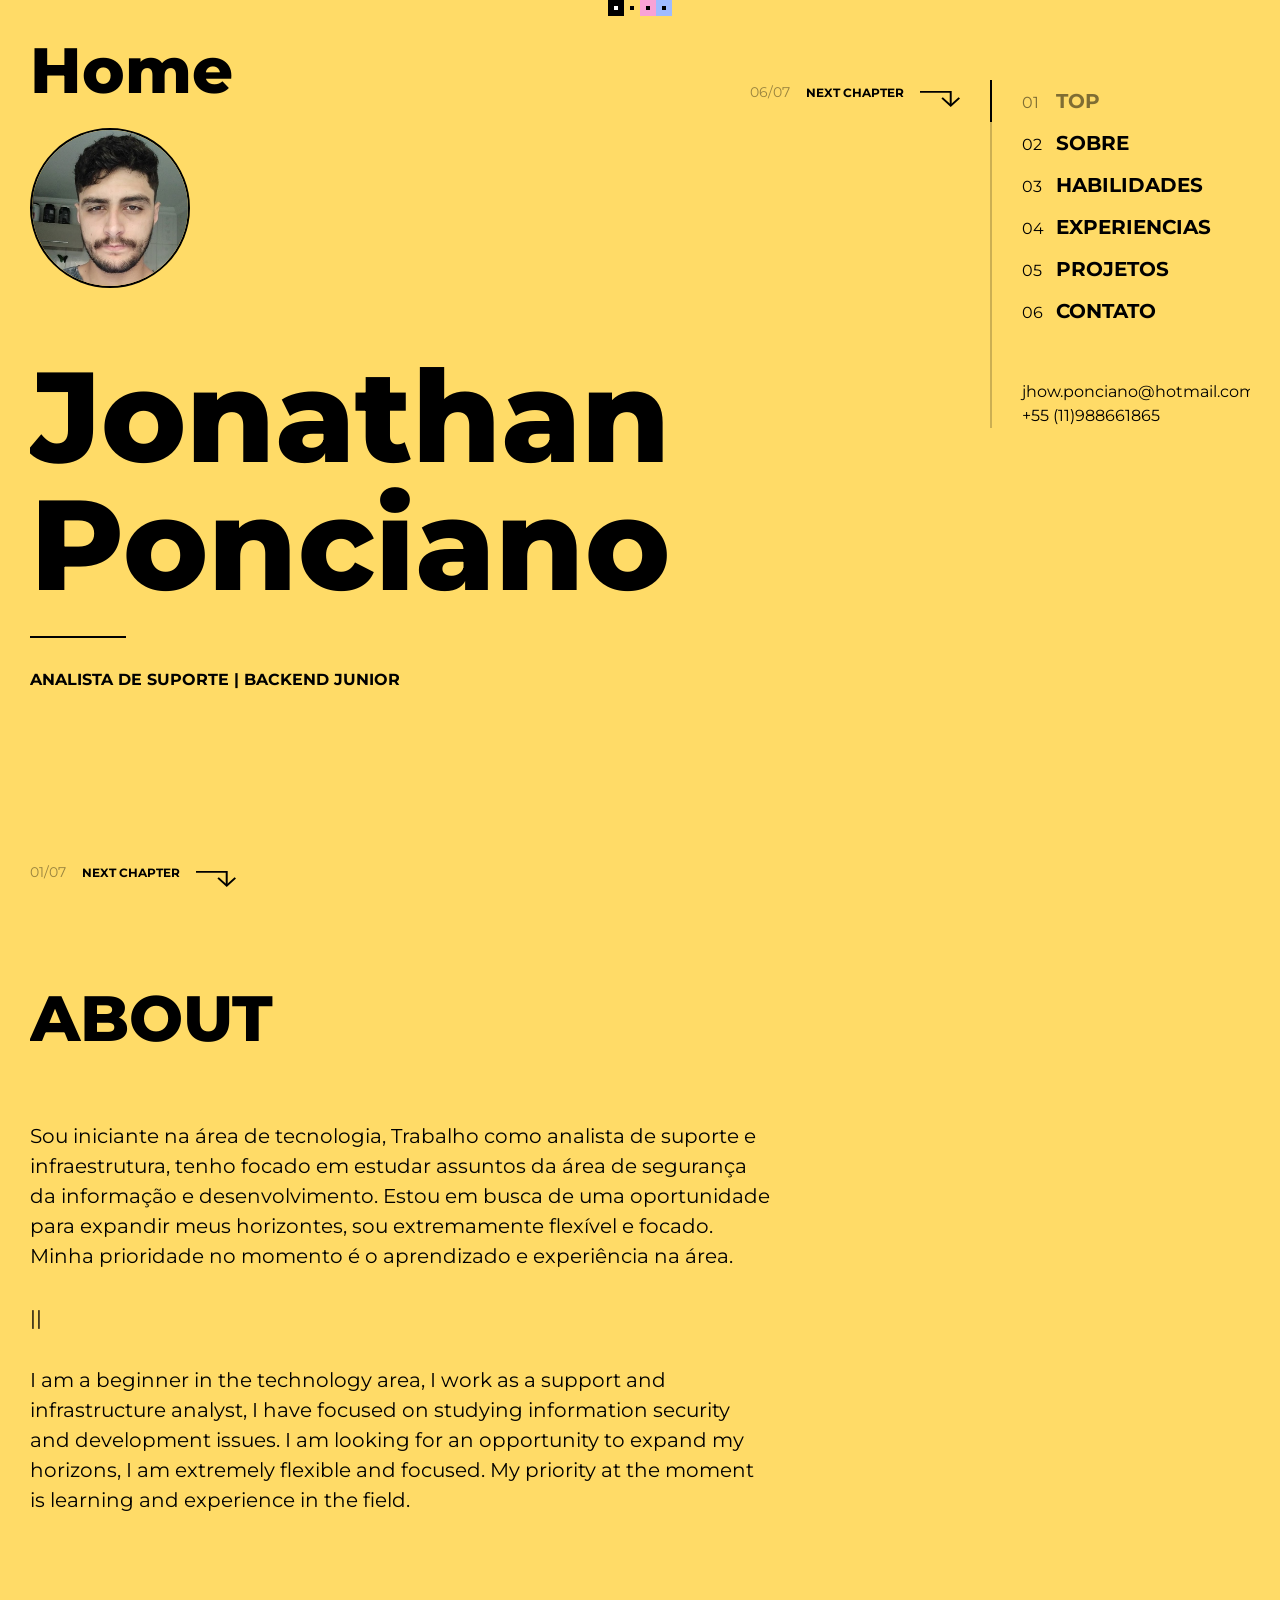
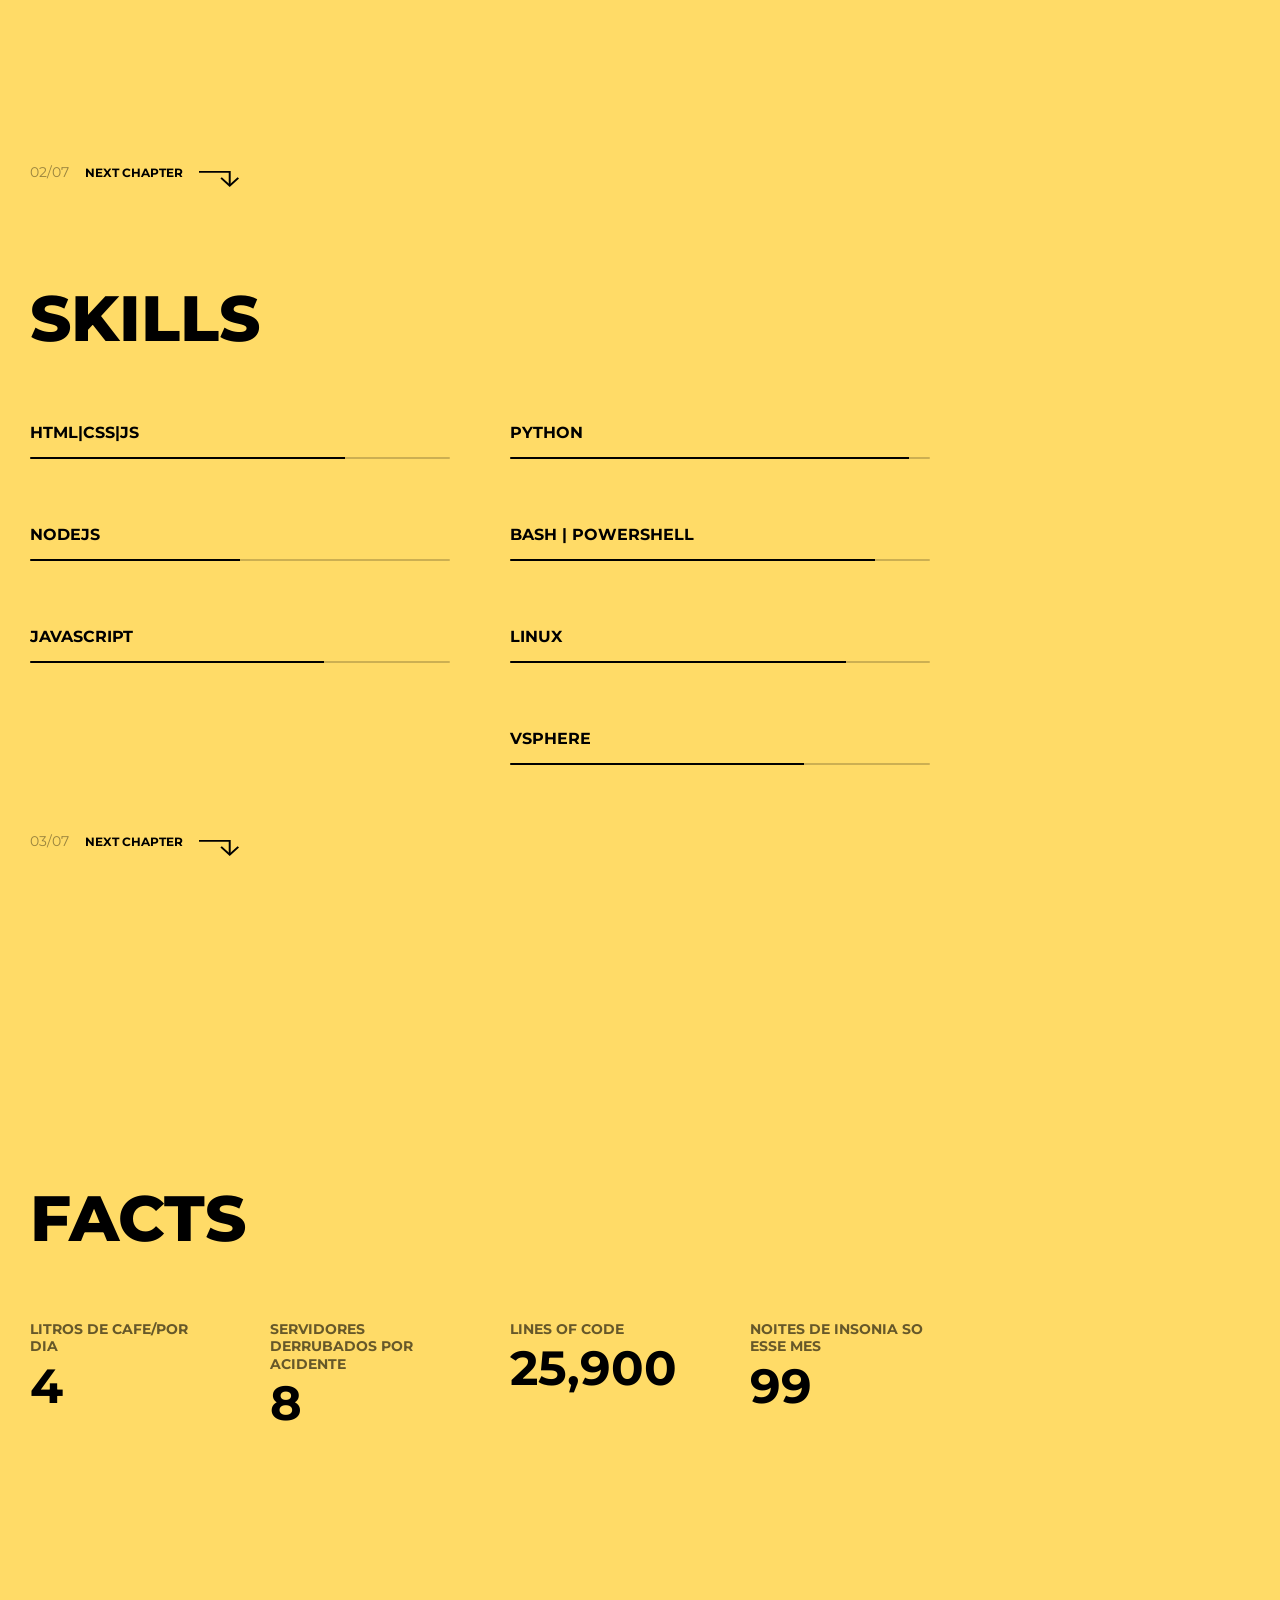
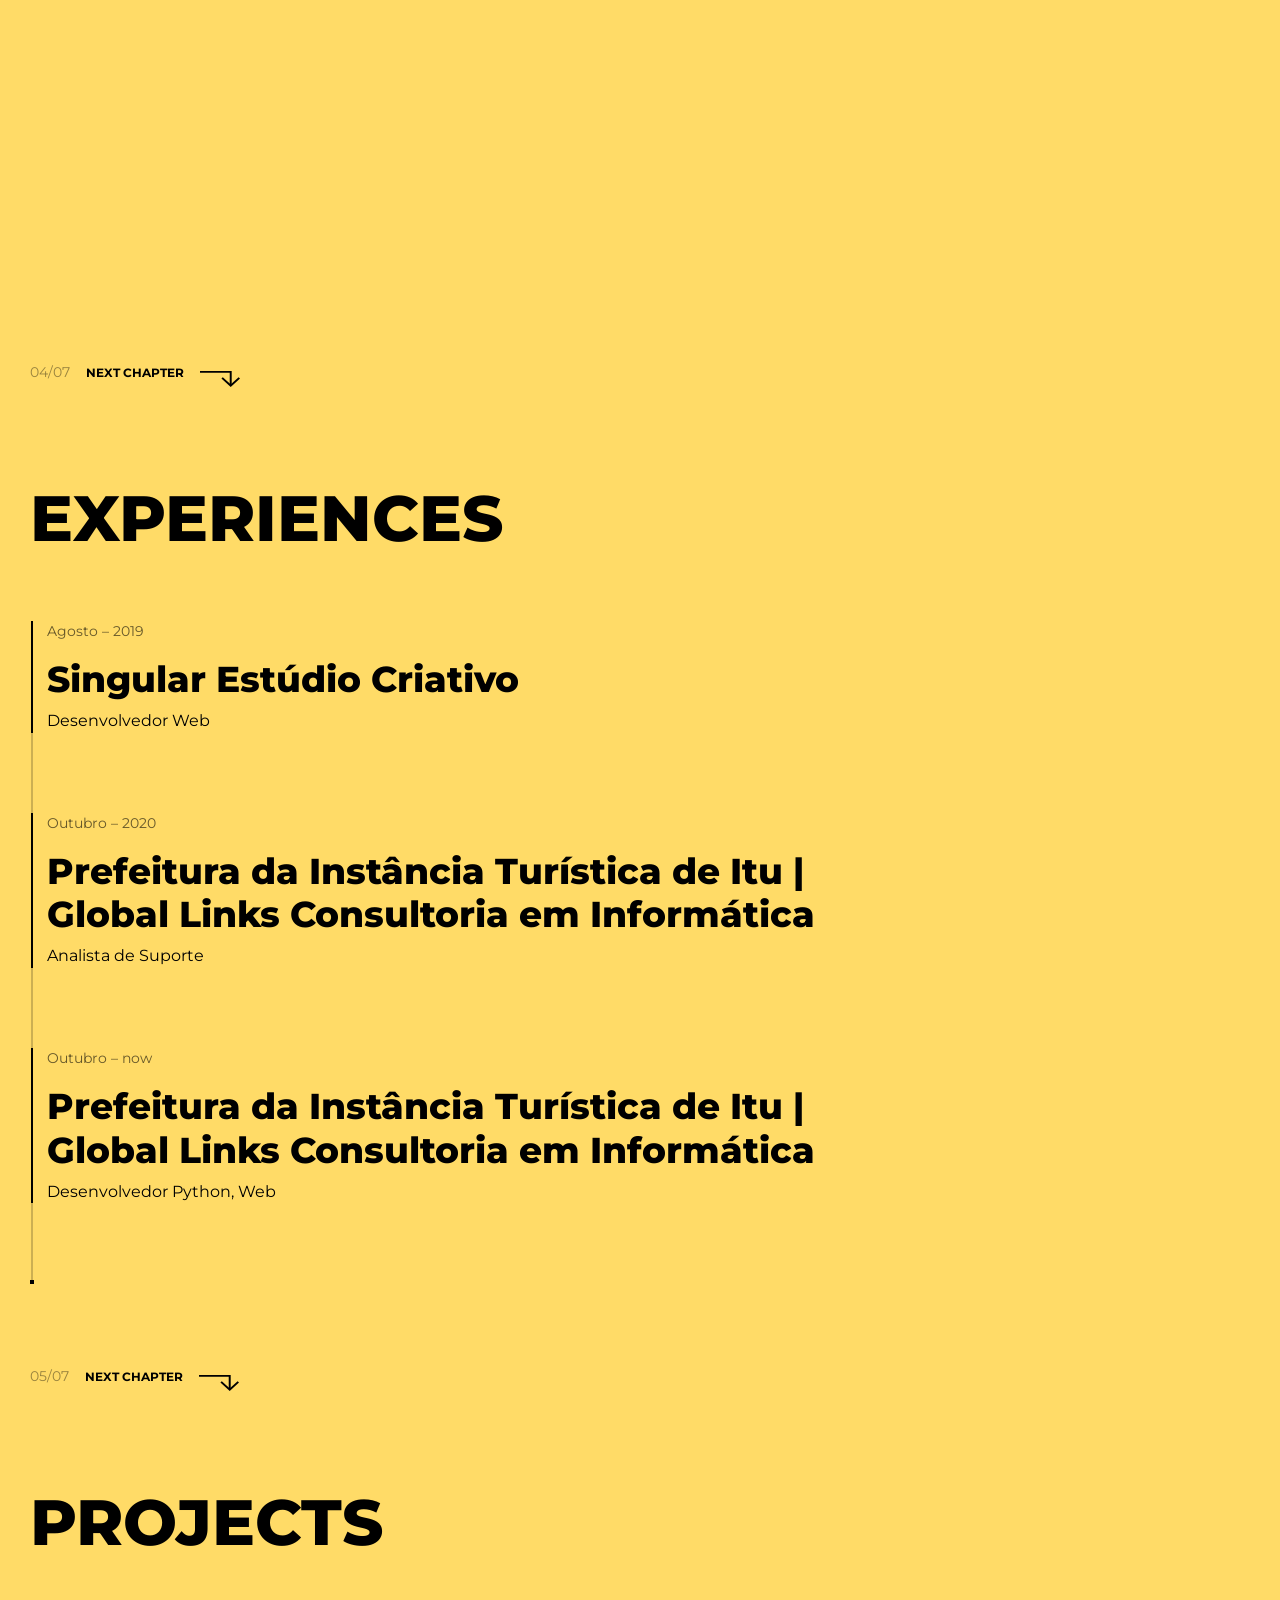
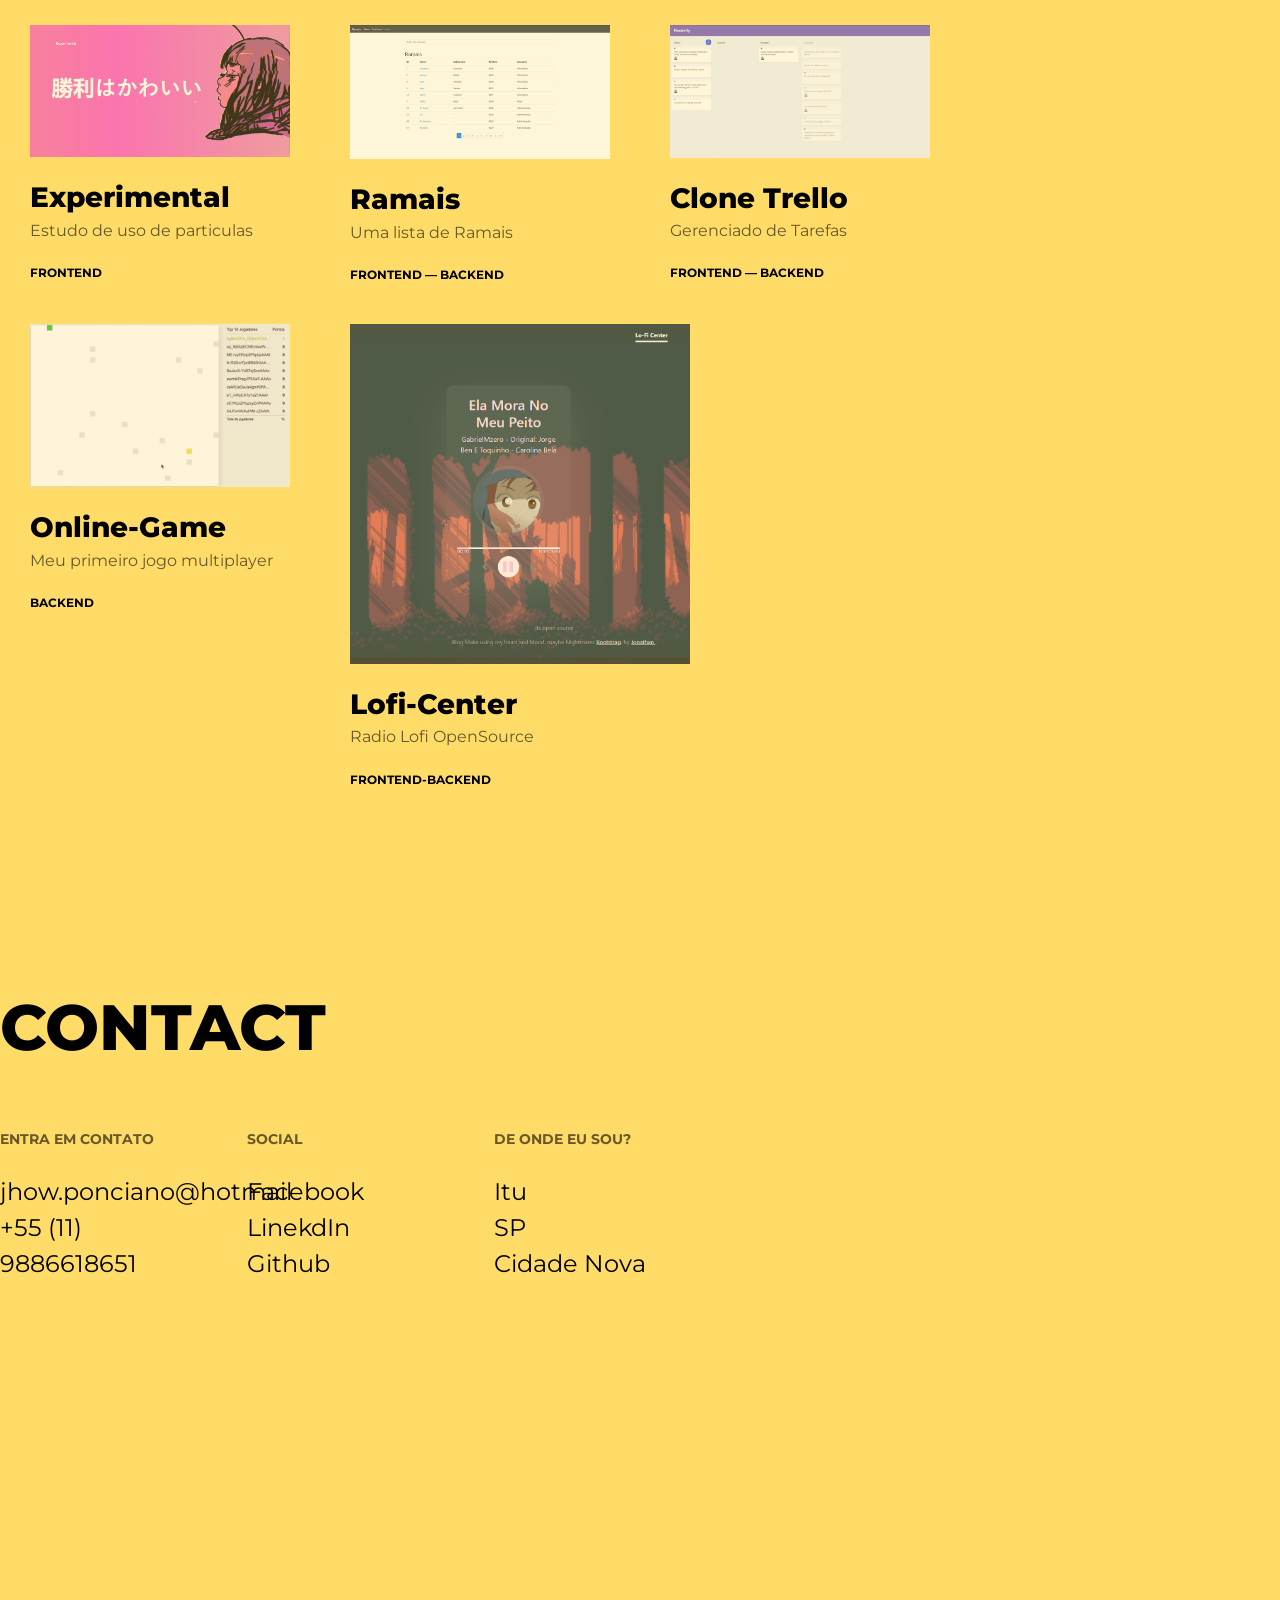
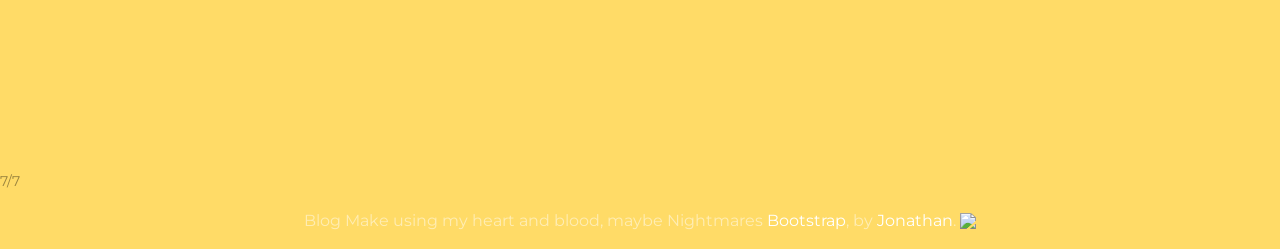
==== commit 52db99b2: "Fix" ====
--- a/perfil.html
+++ b/perfil.html
@@ -43,7 +43,7 @@
 			<li class="sections-nav-item">
 				<a href="#section-04" class="nav-link sections-nav-link goto-section">
 					<span class="sections-nav-counter">03</span>
-					Habiliades
+					Habilidades
 				</a>
 			</li>
 			<li class="sections-nav-item">
@@ -100,7 +100,7 @@
 						<div class="section-body">
 							<div class="row">
 								<div class="col col-xl-10">
-									<h2 class="section-title animation-translate-overline animation-item-1">Sobre</h2>
+									<h2 class="section-title animation-translate-overline animation-item-1">About</h2>
 									<article class="article animation-translate animation-item-2">
 										<p>
 											Sou iniciante na área de tecnologia, Trabalho como analista de suporte e
@@ -675,4 +675,4 @@
 	})();
 </script>
 
-</html>+</html>
